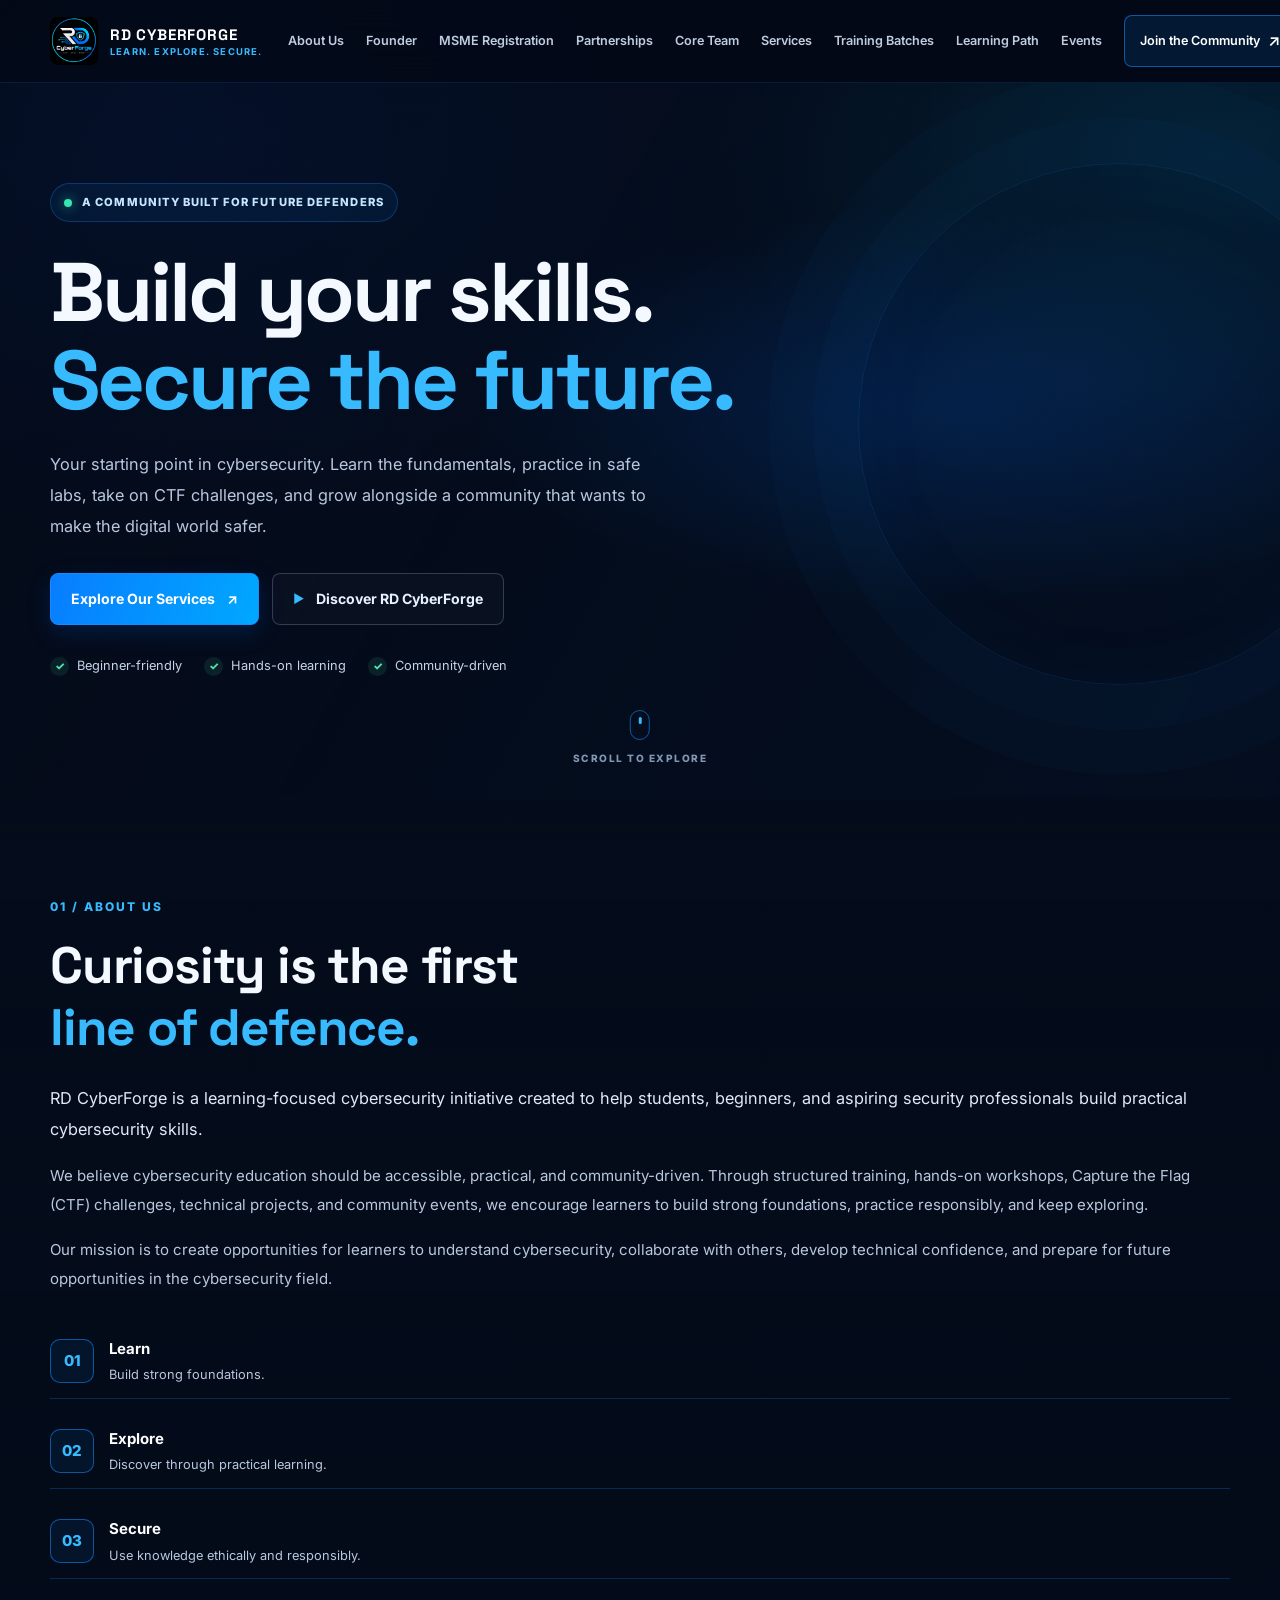
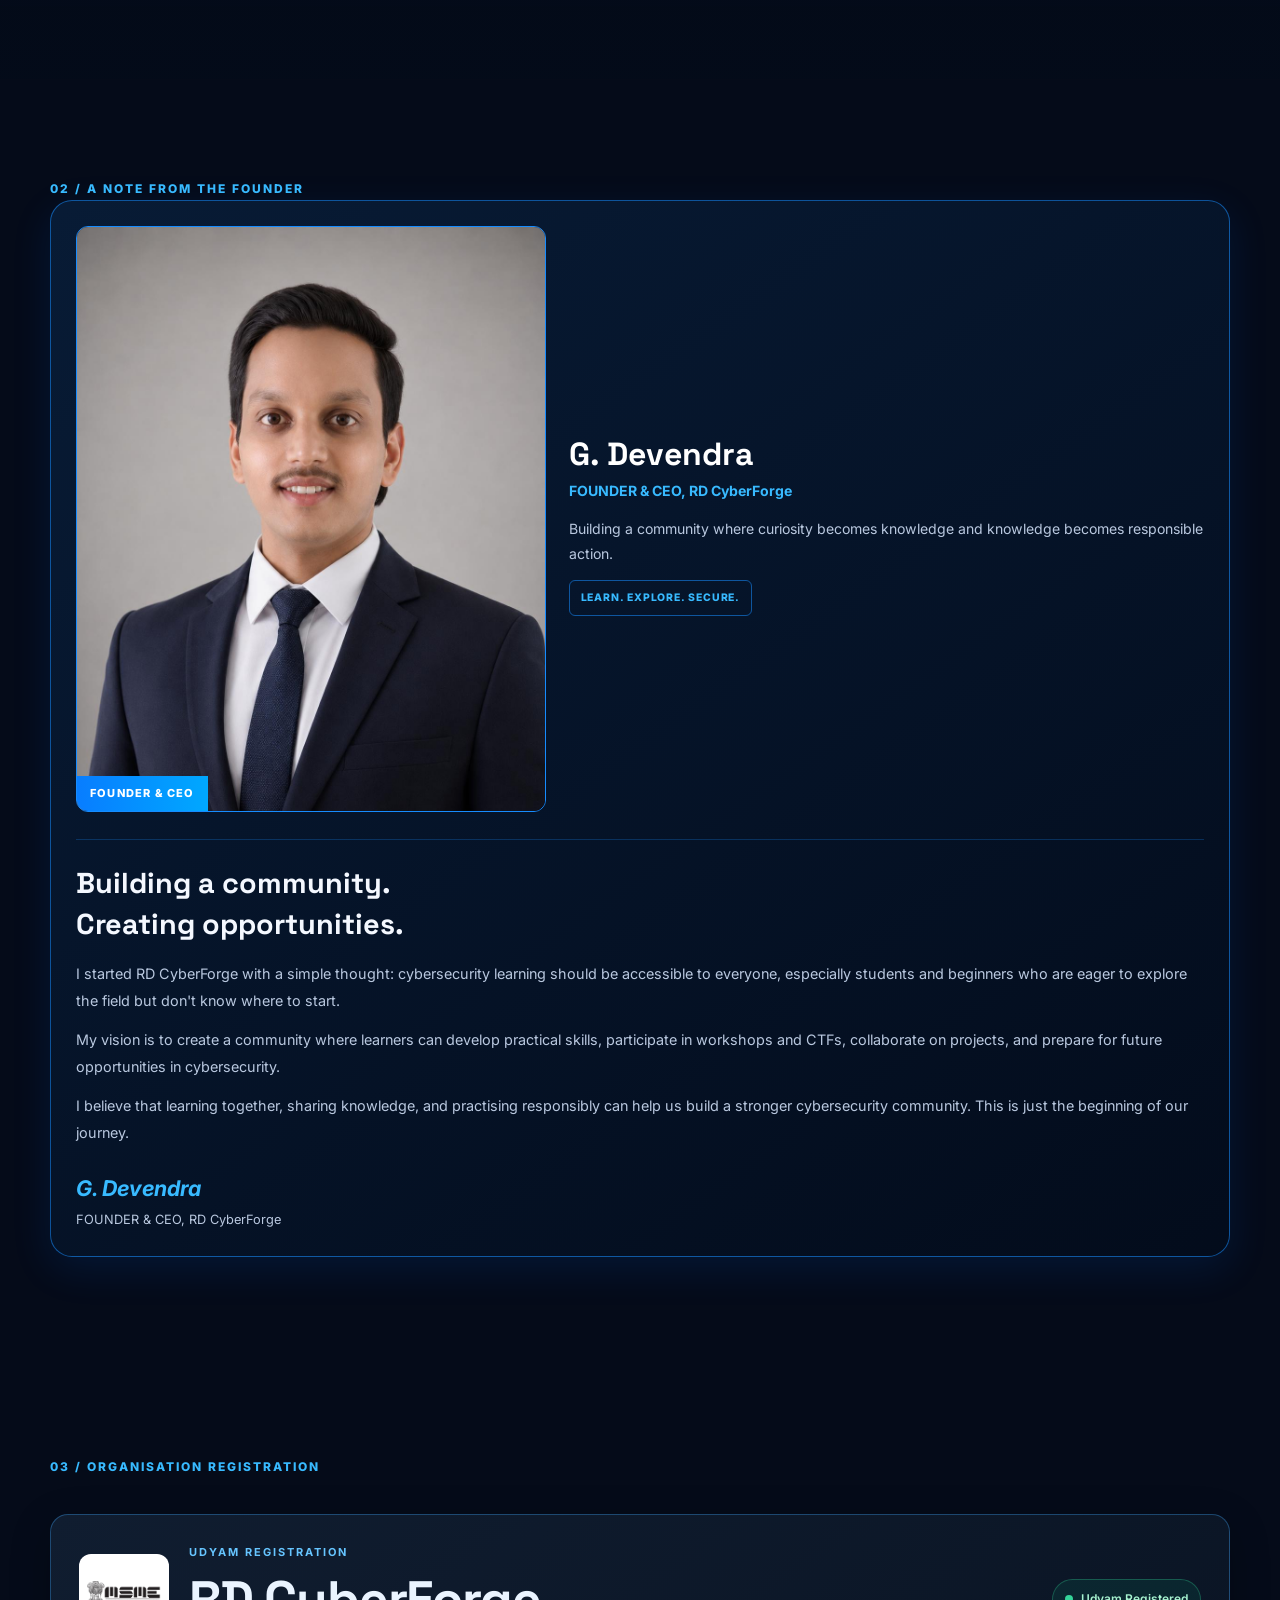
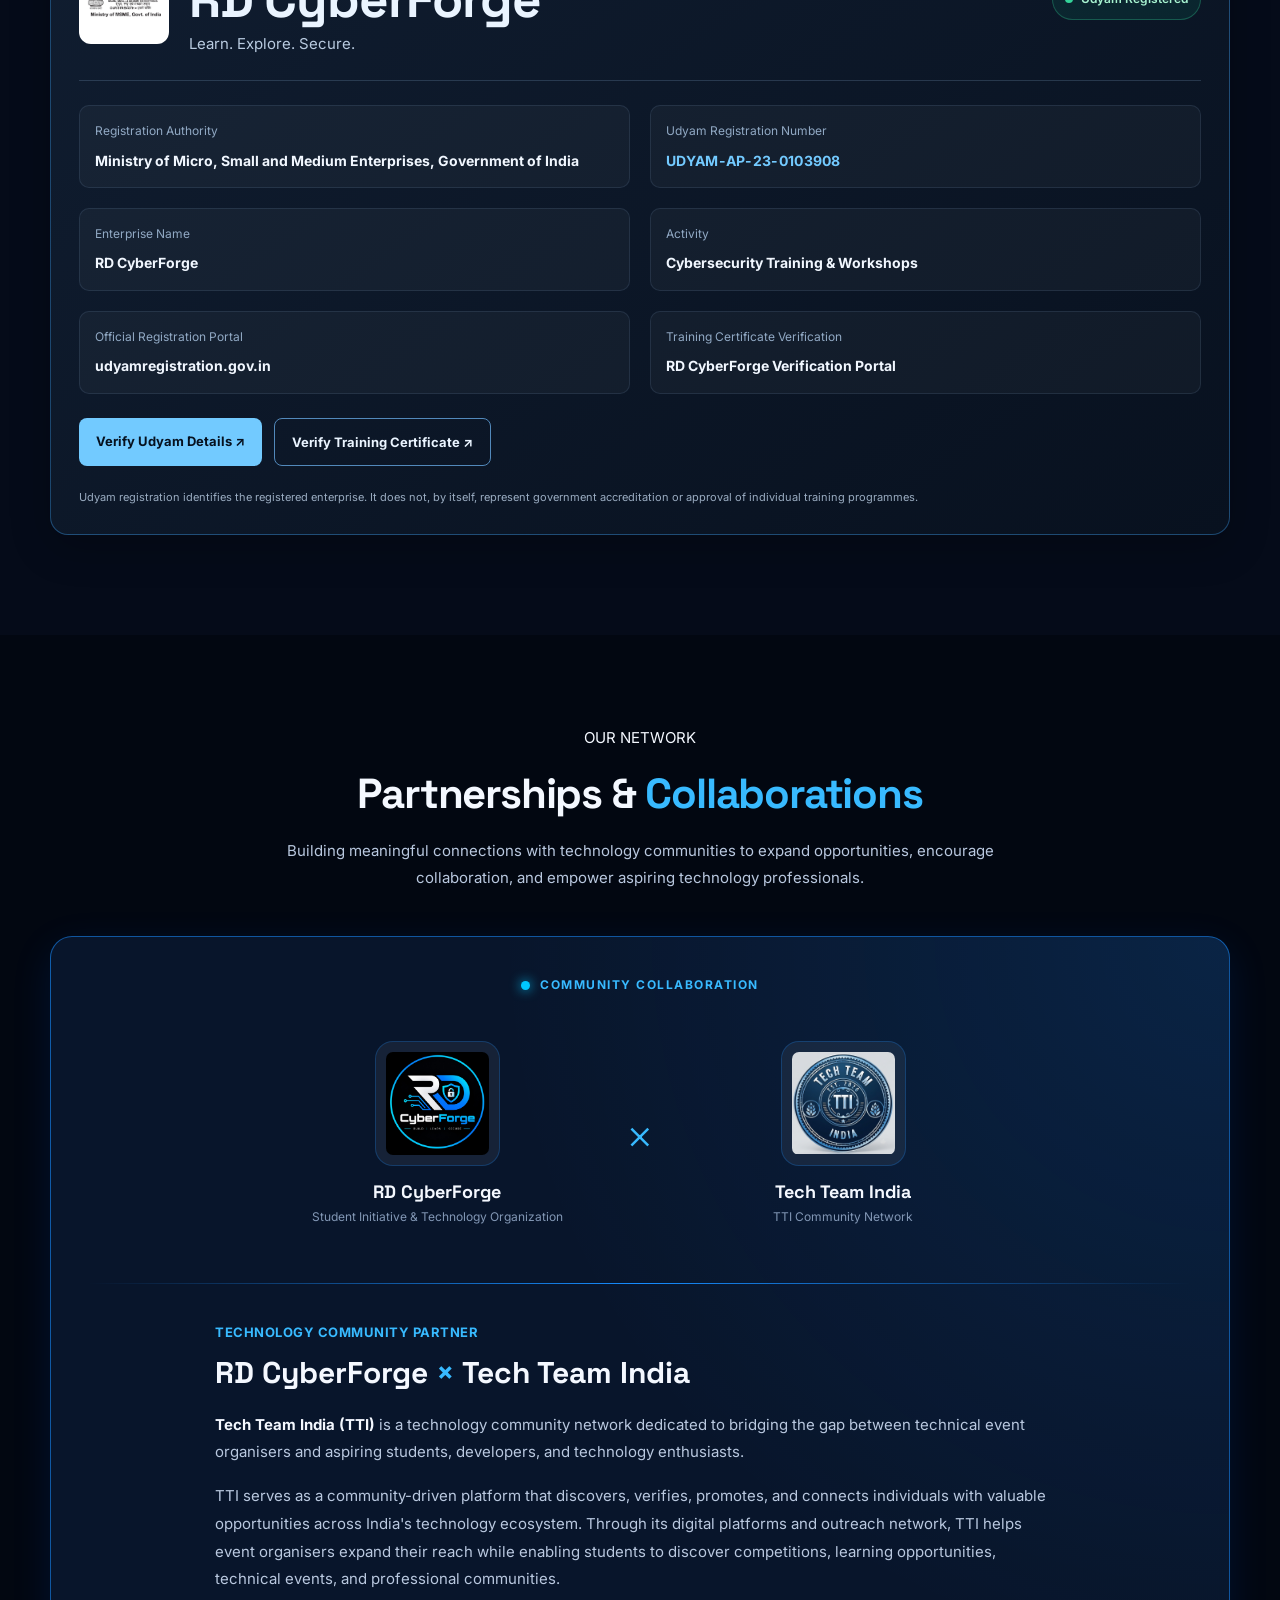
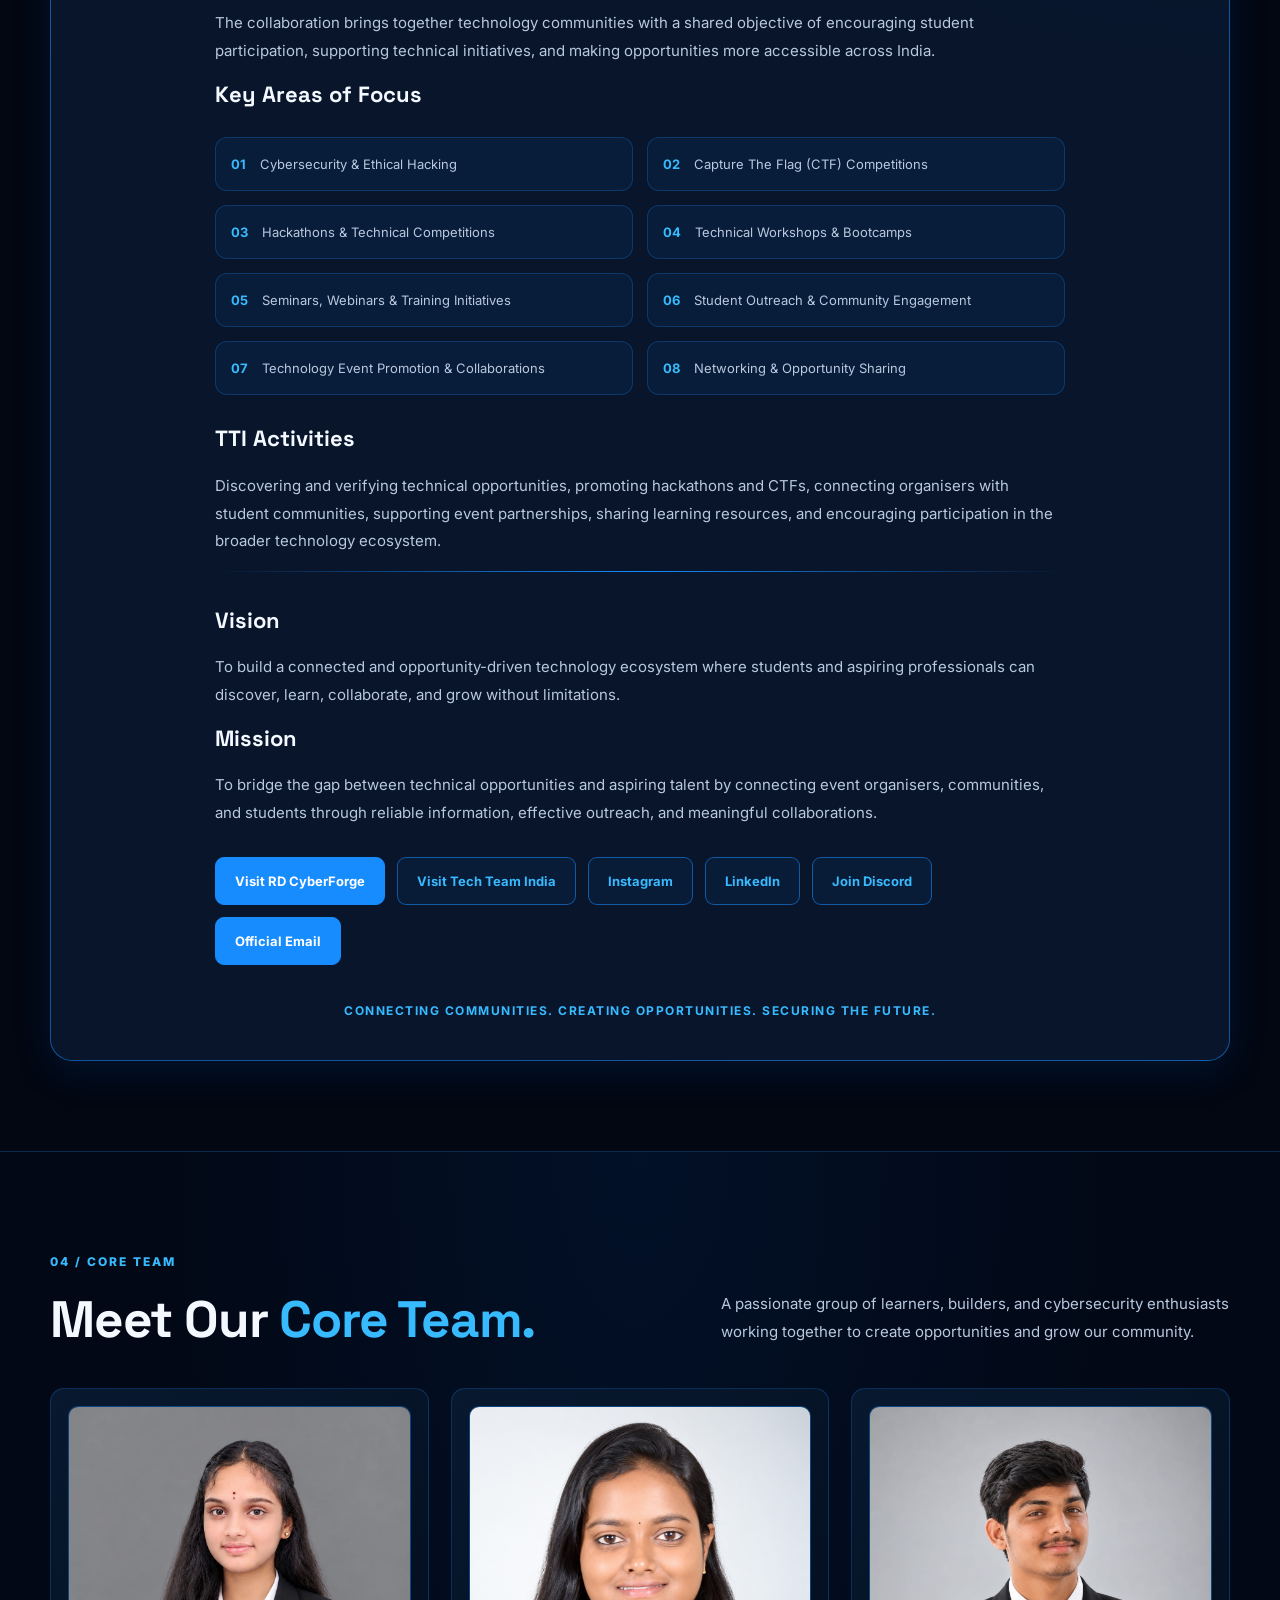
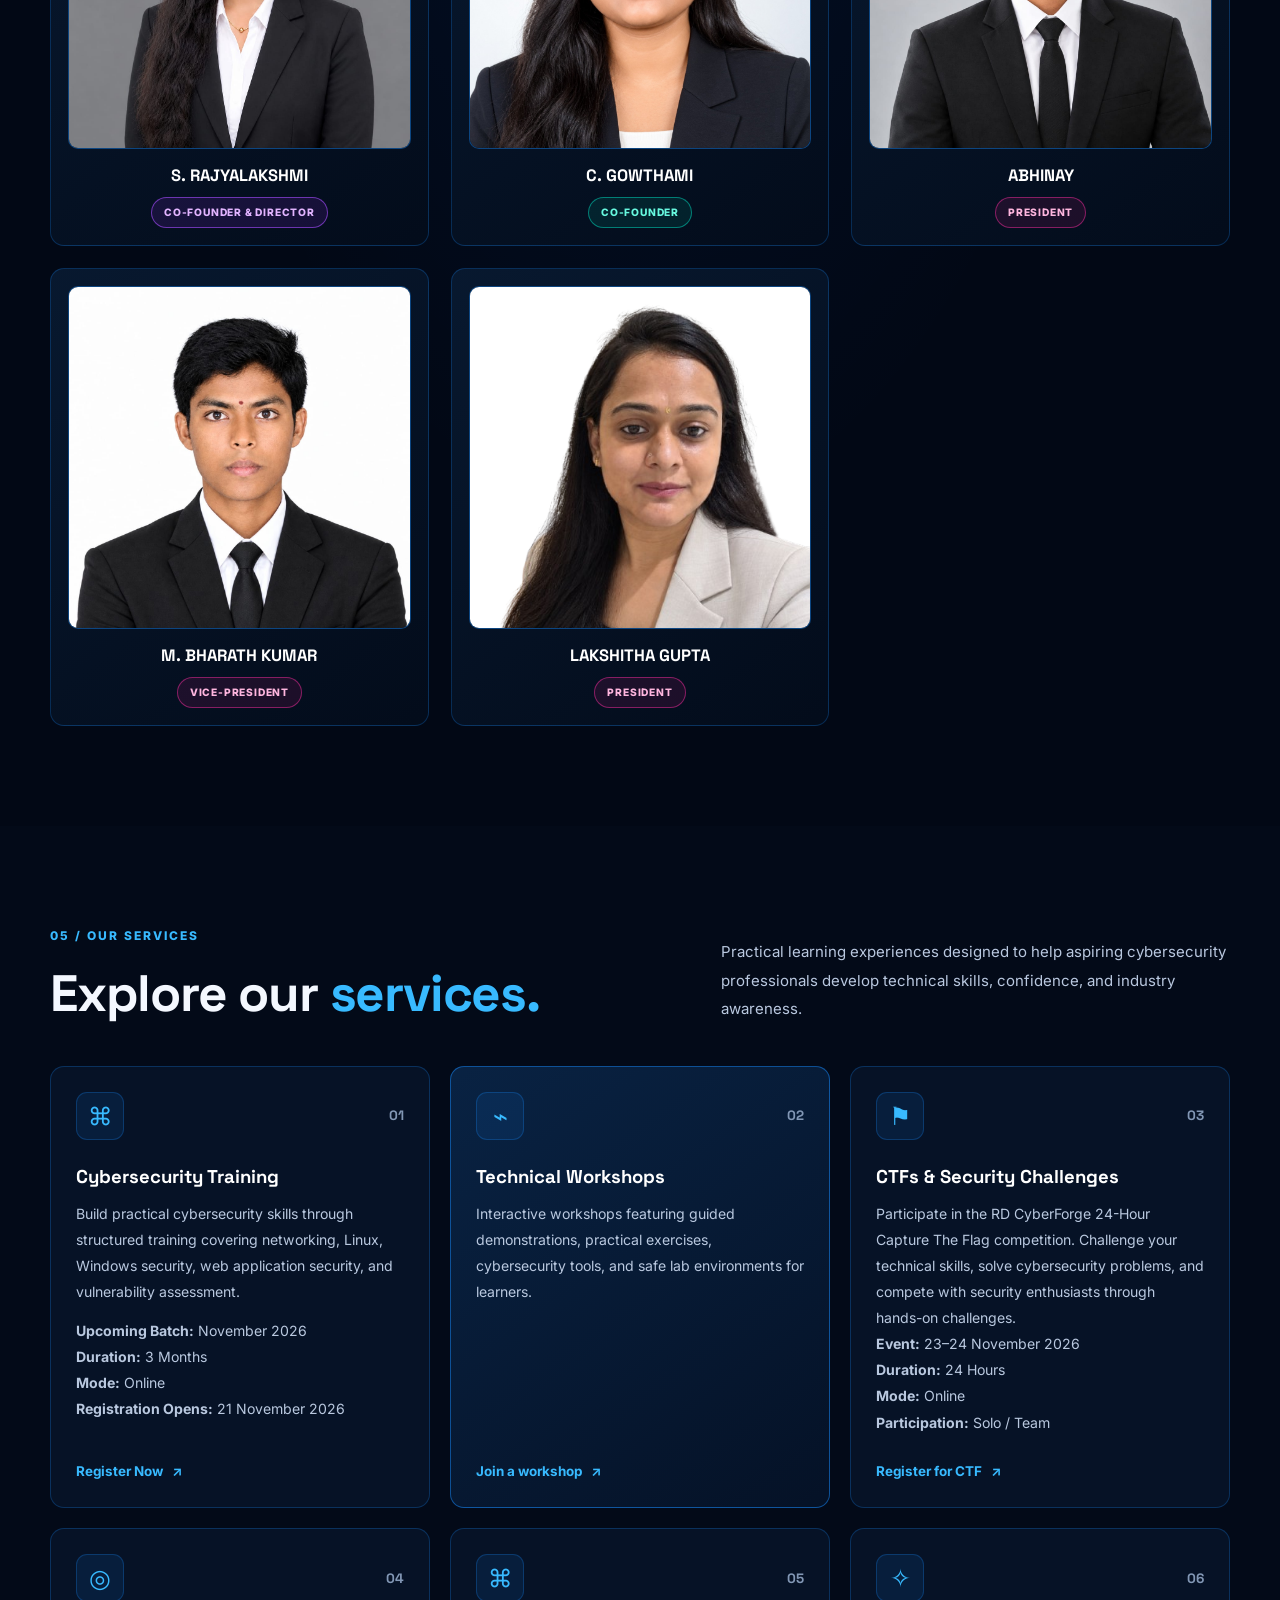
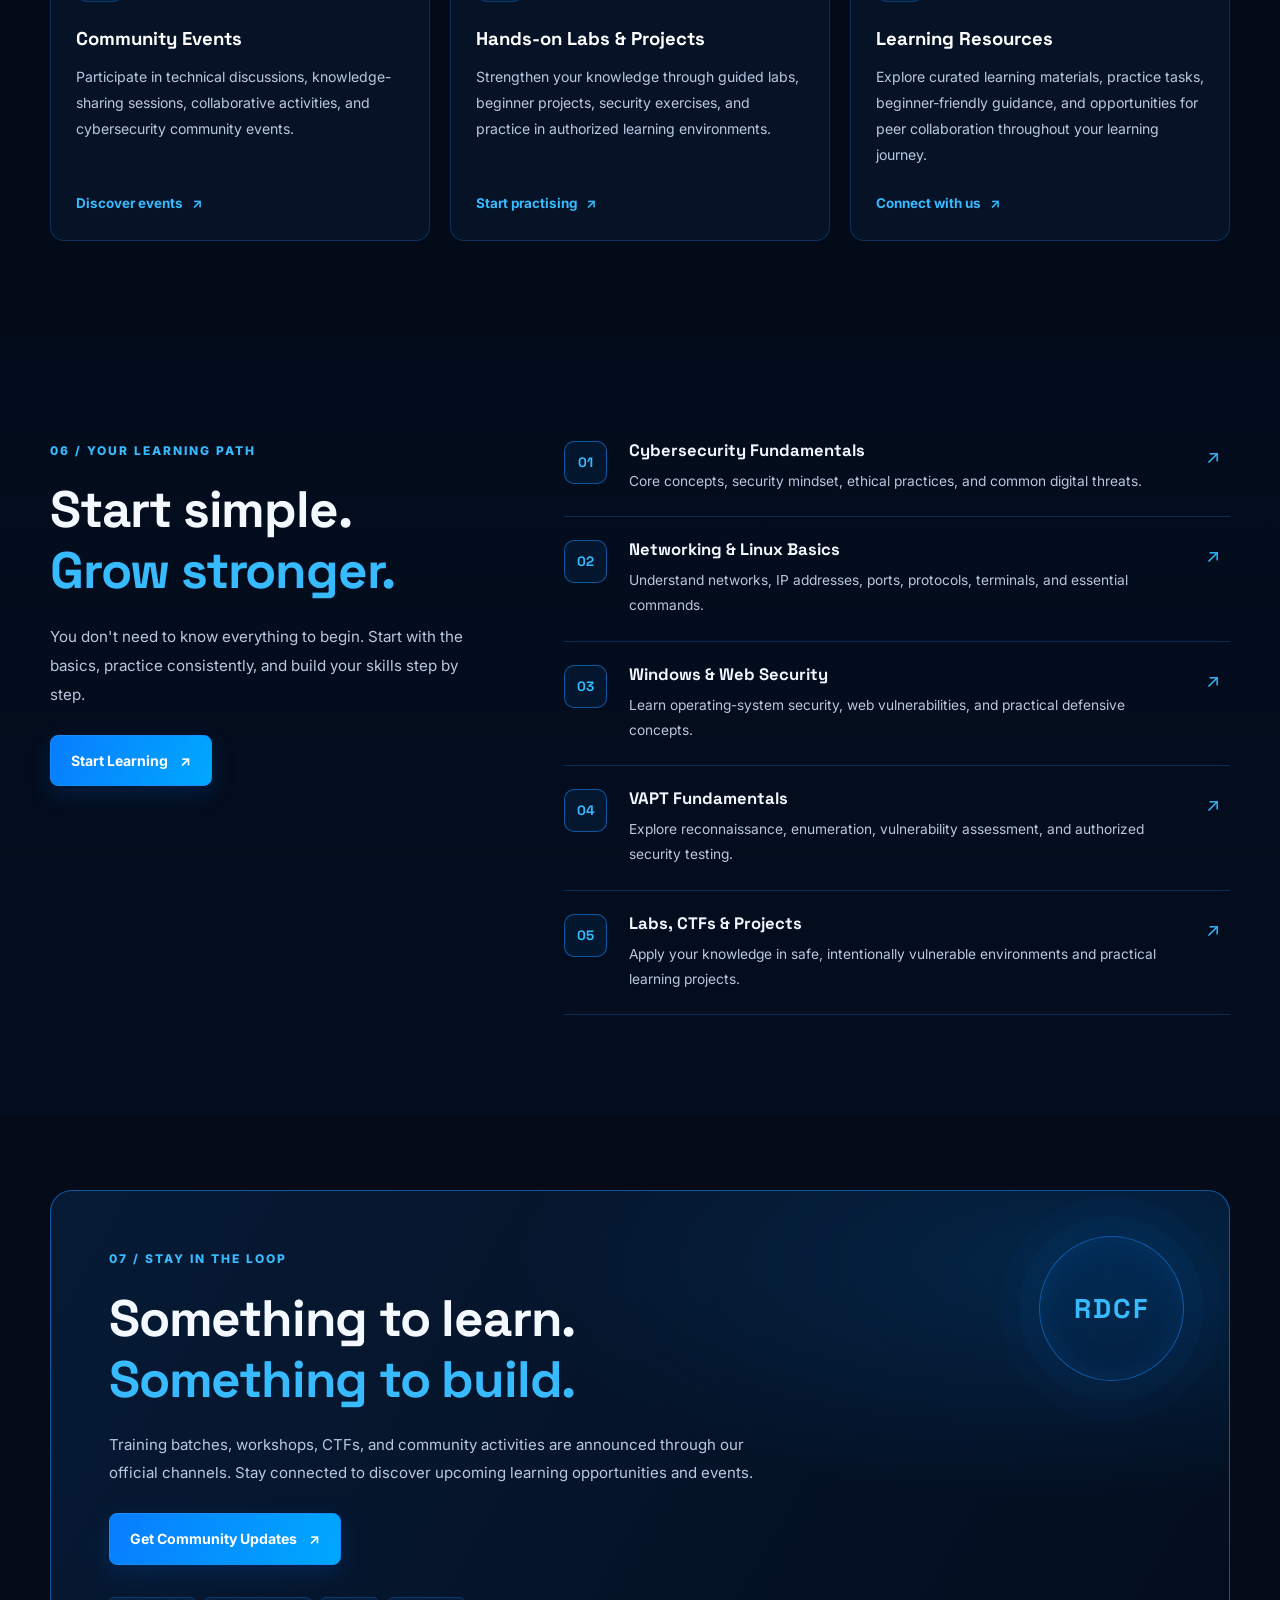
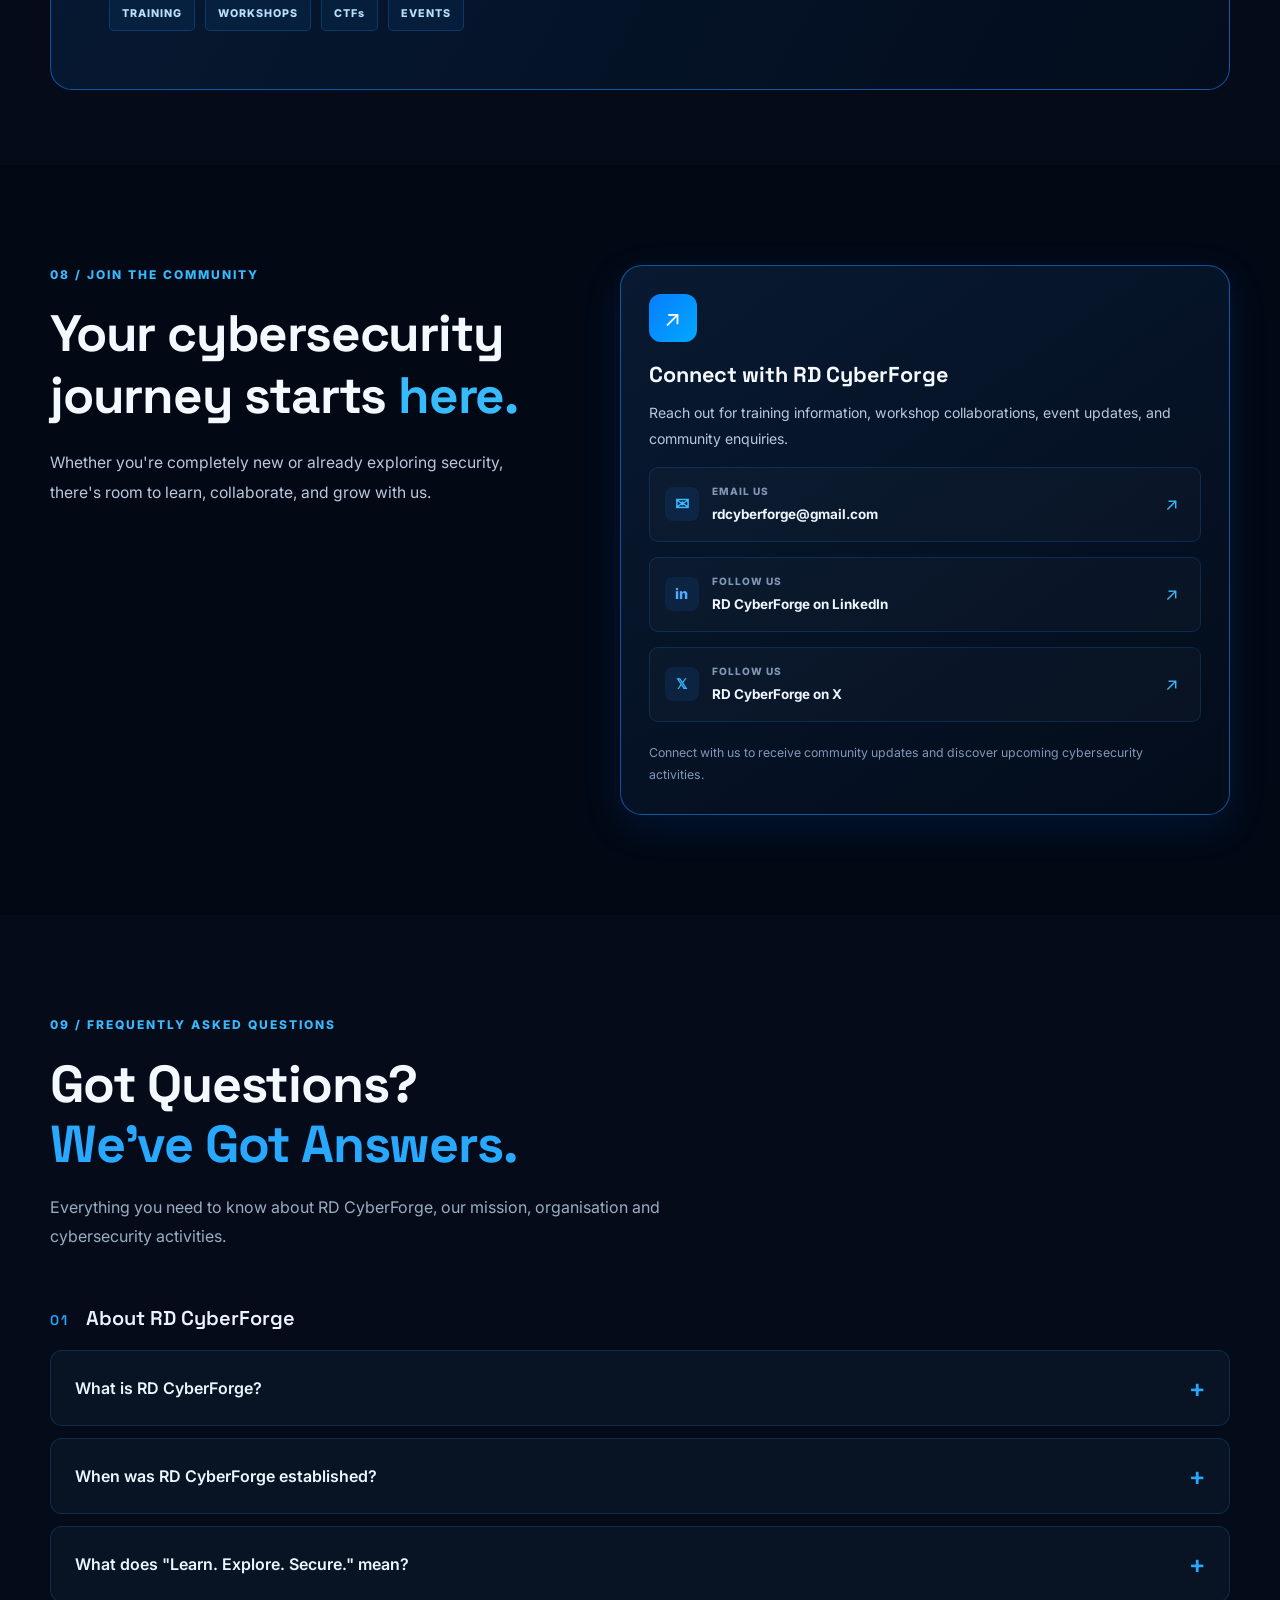
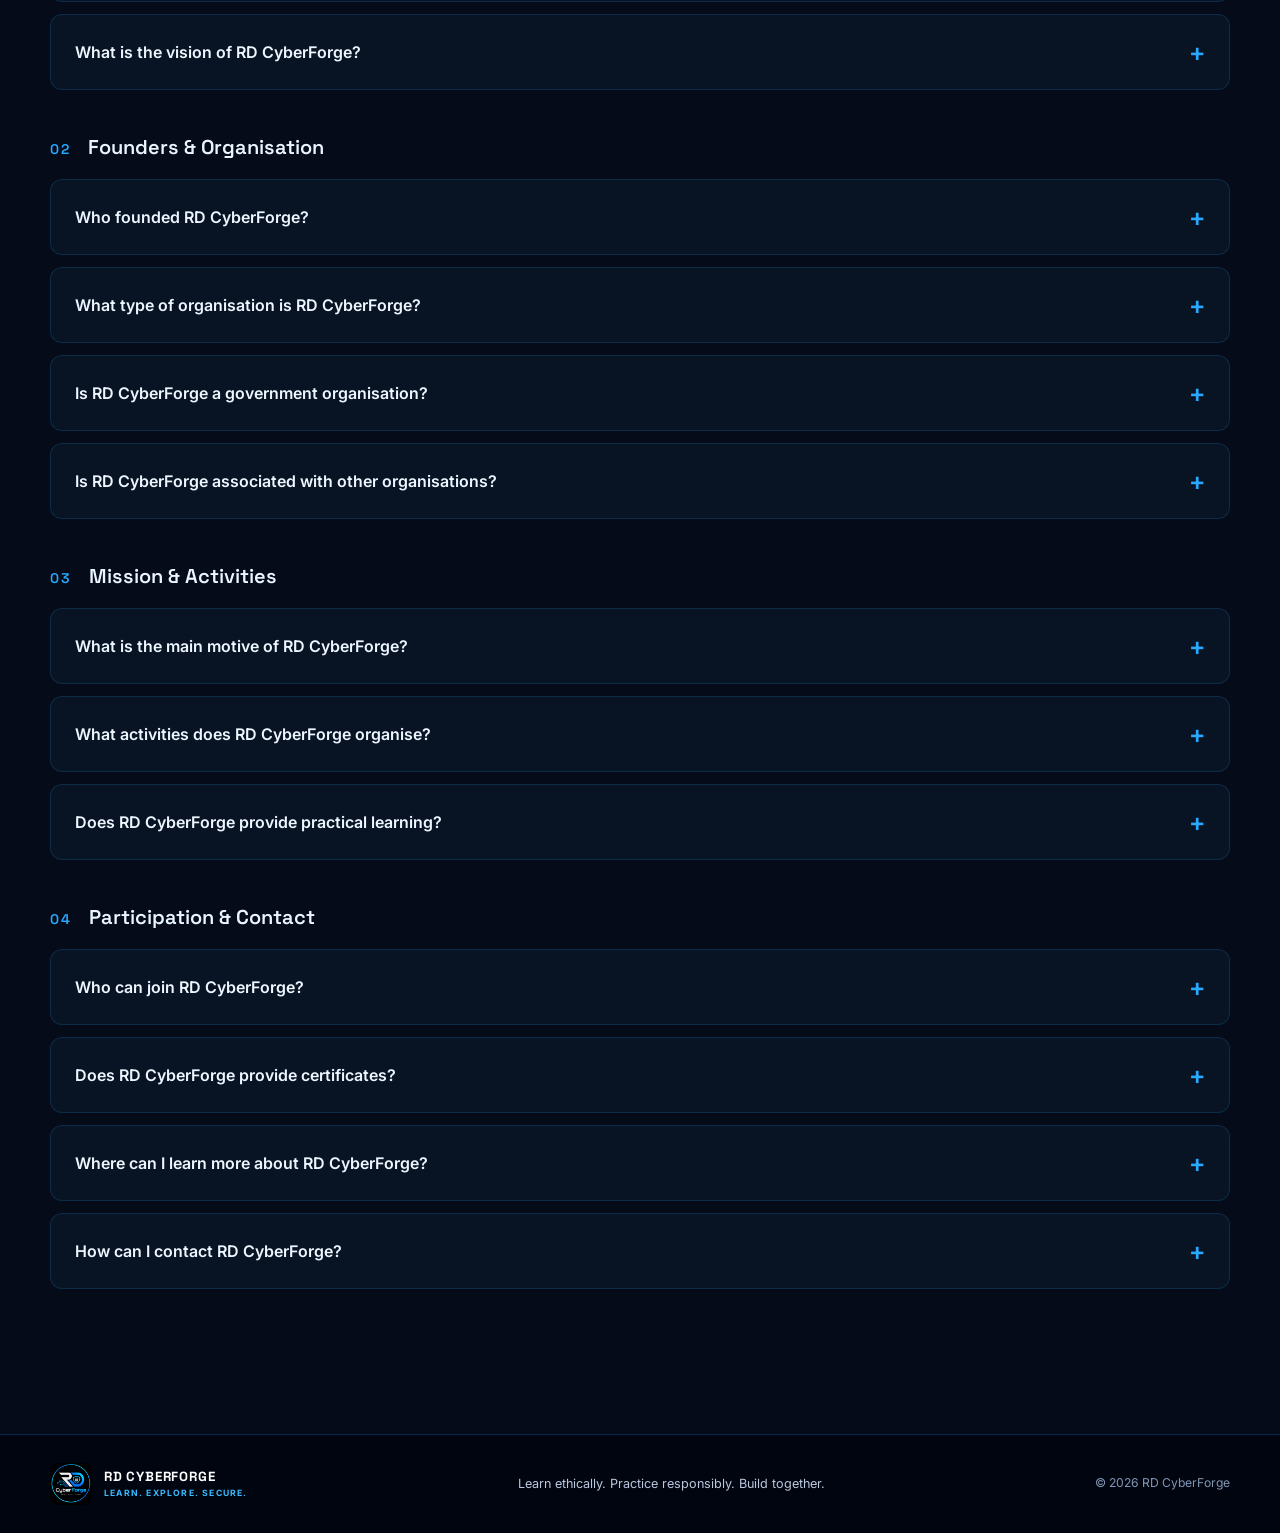
==== index.html @ 2cab43ae "commit" ====
<!DOCTYPE html>
<html lang="en">
<head>
  <meta charset="UTF-8">
  <meta name="viewport" content="width=device-width, initial-scale=1.0">
  <meta name="theme-color" content="#050b19">

  <meta name="description"
    content="RD CyberForge helps beginners explore cybersecurity through training, hands-on workshops, CTFs, projects, and community events.">

  <meta name="keywords"
    content="RD CyberForge, Cybersecurity Training, CTF, Cybersecurity Workshops, Ethical Hacking, VAPT, Cybersecurity Community">

  <meta name="author" content="G. Devendra, Founder of RD CyberForge">

  <title>RD CyberForge | Learn. Explore. Secure.</title>

  <link rel="preconnect" href="https://fonts.googleapis.com">
  <link rel="preconnect" href="https://fonts.gstatic.com" crossorigin>

  <link
    href="https://fonts.googleapis.com/css2?family=Inter:wght@400;500;600;700;800&family=Space+Grotesk:wght@400;500;600;700&display=swap"
    rel="stylesheet">

  <link rel="stylesheet" href="style.css">
</head>

<body>

  <div class="page-glow" aria-hidden="true"></div>

  <!-- ================= HEADER ================= -->

  <header class="site-header">
    <nav class="navbar container" aria-label="Main navigation">

      <a class="brand" href="#home" aria-label="RD CyberForge home">
        <img src="assets/logo.jpeg" alt="RD CyberForge logo">

        <span>
          <strong>RD CYBERFORGE</strong>
          <small>LEARN. EXPLORE. SECURE.</small>
        </span>
      </a>

      <button
        class="menu-toggle"
        id="menuToggle"
        aria-label="Open navigation menu"
        aria-expanded="false"
        aria-controls="navLinks">

        <span></span>
        <span></span>
        <span></span>
      </button>

      <div class="nav-links" id="navLinks">
        <a href="#about">About Us</a>
        <a href="#founder">Founder</a>
        <a href="#msme-registration">MSME Registration</a>
        <a href="#partnerships">Partnerships</a>
        <a href="#team">Core Team</a>
        <a href="#services">Services</a>
        <a href="batches.html">Training Batches</a>
        <a href="#path">Learning Path</a>
        <a href="#events">Events</a>

        <a href="#contact" class="nav-cta">
          Join the Community <span>↗</span>
        </a>
        <a href="#faq">FAQ</a>
      </div>

    </nav>
  </header>

  <main>

    <!-- ================= HERO ================= -->

    <section class="hero" id="home">

      <div class="hero-background" aria-hidden="true"></div>

      <div class="container hero-content">

        <div class="eyebrow">
          <span class="status-dot"></span>
          A COMMUNITY BUILT FOR FUTURE DEFENDERS
        </div>

        <h1>
          Build your skills.<br>
          <span>Secure the future.</span>
        </h1>

        <p class="hero-copy">
          Your starting point in cybersecurity. Learn the fundamentals,
          practice in safe labs, take on CTF challenges, and grow
          alongside a community that wants to make the digital world safer.
        </p>

        <div class="hero-actions">
          <a class="button button-primary" href="#services">
            Explore Our Services <span>↗</span>
          </a>

          <a class="button button-ghost" href="#about">
            <span class="play-icon">▶</span>
            Discover RD CyberForge
          </a>
        </div>

        <div class="hero-points">
          <span><i>✓</i> Beginner-friendly</span>
          <span><i>✓</i> Hands-on learning</span>
          <span><i>✓</i> Community-driven</span>
        </div>

      </div>

      <a class="scroll-cue"
        href="#about"
        aria-label="Scroll to About section">
        <span></span>
        SCROLL TO EXPLORE
      </a>

    </section>

    <!-- ==================================================
         SECTION 01: ABOUT US
         ================================================== -->

    <section class="section about-section" id="about">
      <div class="container">

        <div class="section-label">01 / ABOUT US</div>

        <div class="about-intro">

          <h2>
            Curiosity is the first<br>
            <span>line of defence.</span>
          </h2>

          <p class="lead">
            RD CyberForge is a learning-focused cybersecurity initiative
            created to help students, beginners, and aspiring security
            professionals build practical cybersecurity skills.
          </p>

          <p>
            We believe cybersecurity education should be accessible,
            practical, and community-driven. Through structured training,
            hands-on workshops, Capture the Flag (CTF) challenges,
            technical projects, and community events, we encourage
            learners to build strong foundations, practice responsibly,
            and keep exploring.
          </p>

          <p>
            Our mission is to create opportunities for learners to
            understand cybersecurity, collaborate with others, develop
            technical confidence, and prepare for future opportunities
            in the cybersecurity field.
          </p>

          <!-- OUR VALUES -->

          <div class="founder-values">

            <div class="founder-value">
              <span>01</span>
              <div>
                <strong>Learn</strong>
                <small>Build strong foundations.</small>
              </div>
            </div>

            <div class="founder-value">
              <span>02</span>
              <div>
                <strong>Explore</strong>
                <small>Discover through practical learning.</small>
              </div>
            </div>

            <div class="founder-value">
              <span>03</span>
              <div>
                <strong>Secure</strong>
                <small>Use knowledge ethically and responsibly.</small>
              </div>
            </div>

          </div>

        </div>
      </div>
    </section>

    <!-- ================= END ABOUT US ================= -->


    <!-- ==================================================
         SECTION 02: FOUNDER
         ================================================== -->

    <section class="section founder-section" id="founder">
      <div class="container">

        <div class="section-label">02 / A NOTE FROM THE FOUNDER</div>

        <div class="founder-panel">

          <div class="founder-profile-top">

            <div class="founder-photo-wrapper">
              <img
                src="assets/Profile.jpeg"
                alt="G. Devendra, Founder of RD CyberForge"
                class="founder-photo"
                loading="lazy">

              <span class="founder-photo-label">FOUNDER & CEO</span>
            </div>

            <div class="founder-details">

              <h3>G. Devendra</h3>

              <p class="founder-role">
                FOUNDER & CEO, RD CyberForge
              </p>

              <p>
                Building a community where curiosity becomes knowledge
                and knowledge becomes responsible action.
              </p>

              <div class="founder-tagline">
                LEARN. EXPLORE. SECURE.
              </div>

            </div>
          </div>

          <!-- FOUNDER MESSAGE -->

          <div class="founder-thoughts">

            <h3>
              Building a community.<br>
              <span>Creating opportunities.</span>
            </h3>

            <p>
              I started RD CyberForge with a simple thought:
              cybersecurity learning should be accessible to everyone,
              especially students and beginners who are eager to explore
              the field but don't know where to start.
            </p>

            <p>
              My vision is to create a community where learners can
              develop practical skills, participate in workshops and
              CTFs, collaborate on projects, and prepare for future
              opportunities in cybersecurity.
            </p>

            <p>
              I believe that learning together, sharing knowledge,
              and practising responsibly can help us build a stronger
              cybersecurity community. This is just the beginning
              of our journey.
            </p>

            <div class="founder-signature">
              <strong>G. Devendra</strong>
              <small>FOUNDER & CEO, RD CyberForge</small>
            </div>

          </div>

        </div>
      </div>
    </section>

    <!-- ================= END FOUNDER ================= -->


    <!-- ==================================================
         SECTION 03: MSME REGISTRATION
         ================================================== -->

    <section class="section msme-section" id="msme-registration">
      <div class="container">

        <div class="section-label">
          03 / ORGANISATION REGISTRATION
        </div>

        <div class="msme-organisation-card">

          <!-- MSME HEADER -->

          <div class="msme-header">

            <img
              src="assets/msme logo.JPEG"
              alt="Ministry of Micro, Small and Medium Enterprises logo"
              class="msme-logo"
              loading="lazy">

            <div class="msme-heading">
              <span class="msme-eyebrow">
                UDYAM REGISTRATION
              </span>

              <h2>RD CyberForge</h2>

              <p>Learn. Explore. Secure.</p>
            </div>

            <div class="msme-status">
              <span class="msme-status-dot"></span>
              Udyam Registered
            </div>

          </div>

          <div class="msme-divider"></div>

          <!-- REGISTRATION DETAILS -->

          <div class="msme-details-grid">

            <div class="msme-detail">
              <span>Registration Authority</span>
              <strong>
                Ministry of Micro, Small and Medium Enterprises,
                Government of India
              </strong>
            </div>

            <div class="msme-detail">
              <span>Udyam Registration Number</span>
              <strong class="msme-number">
                UDYAM-AP-23-0103908
              </strong>
            </div>

            <div class="msme-detail">
              <span>Enterprise Name</span>
              <strong>RD CyberForge</strong>
            </div>

            <div class="msme-detail">
              <span>Activity</span>
              <strong>
                Cybersecurity Training &amp; Workshops
              </strong>
            </div>

            <div class="msme-detail">
              <span>Official Registration Portal</span>
              <strong>udyamregistration.gov.in</strong>
            </div>

            <div class="msme-detail">
              <span>Training Certificate Verification</span>
              <strong>
                RD CyberForge Verification Portal
              </strong>
            </div>

          </div>

          <!-- VERIFICATION LINKS -->

          <div class="msme-actions">

            <a
              href="https://udyamregistration.gov.in/"
              target="_blank"
              rel="noopener noreferrer"
              class="msme-btn msme-btn-primary">
              Verify Udyam Details ↗
            </a>

            <a
              href="https://devgupta521.github.io/rdcyberforge-verification/"
              target="_blank"
              rel="noopener noreferrer"
              class="msme-btn msme-btn-secondary">
              Verify Training Certificate ↗
            </a>

          </div>

          <p class="msme-disclaimer">
            Udyam registration identifies the registered enterprise.
            It does not, by itself, represent government accreditation
            or approval of individual training programmes.
          </p>

        </div>
      </div>
    </section>

    <!-- ================= END MSME REGISTRATION ================= -->




<!-- =========================================
     PARTNERSHIPS & COLLABORATIONS
========================================= -->

<section class="partnership-section" id="partnerships">
  <div class="partnership-container">

    <div class="partnership-heading">
      <span class="section-tag">OUR NETWORK</span>
      <h2>Partnerships &amp; <span>Collaborations</span></h2>
      <p>
        Building meaningful connections with technology communities
        to expand opportunities, encourage collaboration, and
        empower aspiring technology professionals.
      </p>
    </div>

    <div class="partnership-card">

      <div class="partnership-status">
        <span class="partnership-status-dot"></span>
        COMMUNITY COLLABORATION
      </div>

      <!-- Partner Logos -->
      <div class="partner-logos">

        <div class="partner-logo">
          <img src="assets/logo.jpeg" alt="RD CyberForge Logo">
          <h3>RD CyberForge</h3>
          <span>Student Initiative &amp; Technology Organization</span>
        </div>

        <div class="collab-symbol">&times;</div>

        <div class="partner-logo">
          <img src="assets/1000074225.png" alt="Tech Team India Logo">
          <h3>Tech Team India</h3>
          <span>TTI Community Network</span>
        </div>

      </div>

      <div class="partnership-divider"></div>

      <!-- TTI Information -->
      <div class="partnership-content">

        <span class="collab-role">
          TECHNOLOGY COMMUNITY PARTNER
        </span>

        <h3 class="collab-title">
          RD CyberForge <span>&times;</span> Tech Team India
        </h3>

        <p class="collab-description">
          <strong>Tech Team India (TTI)</strong> is a technology
          community network dedicated to bridging the gap between
          technical event organisers and aspiring students,
          developers, and technology enthusiasts.
        </p>

        <p class="collab-description">
          TTI serves as a community-driven platform that discovers,
          verifies, promotes, and connects individuals with valuable
          opportunities across India's technology ecosystem.
          Through its digital platforms and outreach network, TTI
          helps event organisers expand their reach while enabling
          students to discover competitions, learning opportunities,
          technical events, and professional communities.
        </p>

        <p class="collab-description">
          The collaboration brings together technology communities
          with a shared objective of encouraging student participation,
          supporting technical initiatives, and making opportunities
          more accessible across India.
        </p>

        <!-- Key Areas -->
        <h3 class="collab-title" style="font-size:22px;">
          Key Areas of Focus
        </h3>

        <div class="partnership-highlights">
          <div><span>01</span><p>Cybersecurity &amp; Ethical Hacking</p></div>
          <div><span>02</span><p>Capture The Flag (CTF) Competitions</p></div>
          <div><span>03</span><p>Hackathons &amp; Technical Competitions</p></div>
          <div><span>04</span><p>Technical Workshops &amp; Bootcamps</p></div>
          <div><span>05</span><p>Seminars, Webinars &amp; Training Initiatives</p></div>
          <div><span>06</span><p>Student Outreach &amp; Community Engagement</p></div>
          <div><span>07</span><p>Technology Event Promotion &amp; Collaborations</p></div>
          <div><span>08</span><p>Networking &amp; Opportunity Sharing</p></div>
        </div>

        <!-- Activities -->
        <h3 class="collab-title" style="font-size:22px;">
          TTI Activities
        </h3>

        <p class="collab-description">
          Discovering and verifying technical opportunities, promoting
          hackathons and CTFs, connecting organisers with student
          communities, supporting event partnerships, sharing learning
          resources, and encouraging participation in the broader
          technology ecosystem.
        </p>

        <!-- Vision and Mission -->
        <div class="partnership-divider"></div>

        <h3 class="collab-title" style="font-size:22px;">
          Vision
        </h3>

        <p class="collab-description">
          To build a connected and opportunity-driven technology
          ecosystem where students and aspiring professionals can
          discover, learn, collaborate, and grow without limitations.
        </p>

        <h3 class="collab-title" style="font-size:22px;">
          Mission
        </h3>

        <p class="collab-description">
          To bridge the gap between technical opportunities and
          aspiring talent by connecting event organisers, communities,
          and students through reliable information, effective outreach,
          and meaningful collaborations.
        </p>

        <!-- Links -->
        <div class="partnership-links">
          <a href="https://www.rdcyberforge.com/"
             class="partnership-action"
             target="_blank"
             rel="noopener noreferrer">
            Visit RD CyberForge
          </a>

          <a href="https://www.techteamindia.com/"
             class="partnership-secondary"
             target="_blank"
             rel="noopener noreferrer">
            Visit Tech Team India
          </a>

           <a href="https://www.instagram.com/tech_team_india/"
     class="partnership-secondary"
     target="_blank"
     rel="noopener noreferrer">
    Instagram
  </a>

  <a href="https://www.linkedin.com/company/tech-team-india/"
     class="partnership-secondary"
     target="_blank"
     rel="noopener noreferrer">
    LinkedIn
  </a>

  <a href="https://discord.gg/qgM8nb5N98"
     class="partnership-secondary"
     target="_blank"
     rel="noopener noreferrer">
    Join Discord
  </a>

  <a href="mailto:techteamindia26@gmail.com"
     class="partnership-action">
    Official Email
  </a>
        </div>

      </div>

      <div class="partnership-tagline">
        CONNECTING COMMUNITIES. CREATING OPPORTUNITIES. SECURING THE FUTURE.
      </div>

    </div>
  </div>
</section>

    <!-- ==================================================
         SECTION 04: CORE TEAM
         ================================================== -->

    <section class="section core-team-section" id="team">
      <div class="container">

        <div class="core-team-heading">

          <div>
            <div class="section-label">04 / CORE TEAM</div>

            <h2>
              Meet Our <span>Core Team.</span>
            </h2>
          </div>

          <p>
            A passionate group of learners, builders, and cybersecurity
            enthusiasts working together to create opportunities
            and grow our community.
          </p>

        </div>

        <div class="core-team-grid">

          <!-- CO-FOUNDER -->

          <article class="team-card">
            <div class="team-photo-wrapper">
              <img
                src="team/Raji.jpeg"
                alt="S. Rajyalakshmi, Co-Founder"
                loading="lazy">
            </div>

            <h3>S. RAJYALAKSHMI</h3>

            <span class="team-role role-president">
              CO-FOUNDER & DIRECTOR
            </span>
          </article>

          <!-- CO-FOUNDER -->

          <article class="team-card">
            <div class="team-photo-wrapper">
              <img
                src="team/Gowthami.jpeg"
                alt="C. Gowthami, Co-Founder"
                loading="lazy">
            </div>

            <h3>C. GOWTHAMI</h3>

            <span class="team-role role-vice">
              CO-FOUNDER
            </span>
          </article>

          <!-- PRESIDENT -->

          <article class="team-card">
            <div class="team-photo-wrapper">
              <img
                src="team/Abhi.jpeg"
                alt="Abhinay, President"
                loading="lazy">
            </div>

            <h3>ABHINAY</h3>

            <span class="team-role role-member">
              PRESIDENT
            </span>
          </article>

          <!-- VICE-PRESIDENT -->

          <article class="team-card">
            <div class="team-photo-wrapper">
              <img
                src="team/Bharath.jpeg"
                alt="M. Bharath Kumar, Vice-President"
                loading="lazy">
            </div>

            <h3>M. BHARATH KUMAR</h3>

            <span class="team-role role-member">
              VICE-PRESIDENT
            </span>
          </article>

          <!-- PRESIDENT -->

          <article class="team-card">
            <div class="team-photo-wrapper">
              <img
                src="team/Lakshitha Gupta.png"
                alt="Lakshitha Gupta, President"
                loading="lazy">
            </div>

            <h3>LAKSHITHA GUPTA</h3>

            <span class="team-role role-member">
              PRESIDENT
            </span>
          </article>

        </div>
      </div>
    </section>

    <!-- ================= END CORE TEAM ================= -->


    <!-- ==================================================
         SECTION 05: SERVICES
         ================================================== -->

    <section class="section services-section" id="services">
      <div class="container">

        <div class="section-heading">

          <div>
            <div class="section-label">05 / OUR SERVICES</div>

            <h2>
              Explore our <span>services.</span>
            </h2>
          </div>

          <p>
            Practical learning experiences designed to help aspiring
            cybersecurity professionals develop technical skills,
            confidence, and industry awareness.
          </p>

        </div>

        <div class="program-grid">

         
<!-- SERVICE 01 - CYBERSECURITY TRAINING -->

<article class="program-card">
  <div class="card-top">
    <span class="card-icon">⌘</span>
    <span class="card-number">01</span>
  </div>

  <h3>Cybersecurity Training</h3>

  <p>
    Build practical cybersecurity skills through structured
    training covering networking, Linux, Windows security,
    web application security, and vulnerability assessment.
  </p>

  <p class="training-event-details">
    <strong>Upcoming Batch:</strong> November 2026<br>
    <strong>Duration:</strong> 3 Months<br>
    <strong>Mode:</strong> Online<br>
    <strong>Registration Opens:</strong> 21 November 2026
  </p>

  <a href="https://forms.gle/kMhjVstUVYB5UP9o7"
     target="_blank"
     rel="noopener noreferrer"
     class="text-link">
    Register Now <span>↗</span>
  </a>
</article>


          <!-- SERVICE 02 -->

          <article class="program-card featured-card">
            <div class="card-top">
              <span class="card-icon">⌁</span>
              <span class="card-number">02</span>
            </div>

            <h3>Technical Workshops</h3>

            <p>
              Interactive workshops featuring guided demonstrations,
              practical exercises, cybersecurity tools, and safe
              lab environments for learners.
            </p>

            <a href="#contact" class="text-link">
              Join a workshop <span>↗</span>
            </a>
          </article>

          
<!-- SERVICE 03 - CTF COMPETITION -->

<article class="program-card">
  <div class="card-top">
    <span class="card-icon">⚑</span>
    <span class="card-number">03</span>
  </div>

  <h3>CTFs &amp; Security Challenges</h3>

  <p>
    Participate in the RD CyberForge 24-Hour Capture The Flag
    competition. Challenge your technical skills, solve
    cybersecurity problems, and compete with security
    enthusiasts through hands-on challenges.
  </p>

  <p class="ctf-event-details">
    <strong>Event:</strong> 23–24 November 2026<br>
    <strong>Duration:</strong> 24 Hours<br>
    <strong>Mode:</strong> Online<br>
    <strong>Participation:</strong> Solo / Team
  </p>

  <a href="YOUR_GOOGLE_FORM_URL" target="_blank"
     rel="noopener noreferrer" class="text-link">
    Register for CTF <span>↗</span>
  </a>
</article>


          <!-- SERVICE 04 -->

          <article class="program-card">
            <div class="card-top">
              <span class="card-icon">◎</span>
              <span class="card-number">04</span>
            </div>

            <h3>Community Events</h3>

            <p>
              Participate in technical discussions, knowledge-sharing
              sessions, collaborative activities, and cybersecurity
              community events.
            </p>

            <a href="#events" class="text-link">
              Discover events <span>↗</span>
            </a>
          </article>

          <!-- SERVICE 05 -->

          <article class="program-card">
            <div class="card-top">
              <span class="card-icon">⌘</span>
              <span class="card-number">05</span>
            </div>

            <h3>Hands-on Labs &amp; Projects</h3>

            <p>
              Strengthen your knowledge through guided labs, beginner
              projects, security exercises, and practice in authorized
              learning environments.
            </p>

            <a href="#path" class="text-link">
              Start practising <span>↗</span>
            </a>
          </article>

          <!-- SERVICE 06 -->

          <article class="program-card">
            <div class="card-top">
              <span class="card-icon">✧</span>
              <span class="card-number">06</span>
            </div>

            <h3>Learning Resources</h3>

            <p>
              Explore curated learning materials, practice tasks,
              beginner-friendly guidance, and opportunities for
              peer collaboration throughout your learning journey.
            </p>

            <a href="#contact" class="text-link">
              Connect with us <span>↗</span>
            </a>
          </article>

        </div>
      </div>
    </section>

    <!-- ================= END SERVICES ================= -->


    <!-- ==================================================
         SECTION 06: LEARNING PATH
         ================================================== -->

    <section class="section path-section" id="path">
      <div class="container path-layout">

        <div class="path-intro">

          <div class="section-label">06 / YOUR LEARNING PATH</div>

          <h2>
            Start simple.<br>
            <span>Grow stronger.</span>
          </h2>

          <p>
            You don't need to know everything to begin. Start with the
            basics, practice consistently, and build your skills
            step by step.
          </p>

          <a class="button button-primary" href="#contact">
            Start Learning <span>↗</span>
          </a>

        </div>

        <div class="path-list">

          <div class="path-item">
            <span class="path-index">01</span>

            <div>
              <h3>Cybersecurity Fundamentals</h3>
              <p>
                Core concepts, security mindset, ethical practices,
                and common digital threats.
              </p>
            </div>

            <span class="path-arrow">↗</span>
          </div>

          <div class="path-item">
            <span class="path-index">02</span>

            <div>
              <h3>Networking &amp; Linux Basics</h3>
              <p>
                Understand networks, IP addresses, ports, protocols,
                terminals, and essential commands.
              </p>
            </div>

            <span class="path-arrow">↗</span>
          </div>

          <div class="path-item">
            <span class="path-index">03</span>

            <div>
              <h3>Windows &amp; Web Security</h3>
              <p>
                Learn operating-system security, web vulnerabilities,
                and practical defensive concepts.
              </p>
            </div>

            <span class="path-arrow">↗</span>
          </div>

          <div class="path-item">
            <span class="path-index">04</span>

            <div>
              <h3>VAPT Fundamentals</h3>
              <p>
                Explore reconnaissance, enumeration, vulnerability
                assessment, and authorized security testing.
              </p>
            </div>

            <span class="path-arrow">↗</span>
          </div>

          <div class="path-item">
            <span class="path-index">05</span>

            <div>
              <h3>Labs, CTFs &amp; Projects</h3>
              <p>
                Apply your knowledge in safe, intentionally vulnerable
                environments and practical learning projects.
              </p>
            </div>

            <span class="path-arrow">↗</span>
          </div>

        </div>
      </div>
    </section>

    <!-- ================= END LEARNING PATH ================= -->


    <!-- ==================================================
         SECTION 07: EVENTS
         ================================================== -->

    <section class="section events-section" id="events">
      <div class="container events-panel">

        <div class="events-orb" aria-hidden="true">
          <span>RDCF</span>
        </div>

        <div class="events-copy">

          <div class="section-label">07 / STAY IN THE LOOP</div>

          <h2>
            Something to learn.<br>
            <span>Something to build.</span>
          </h2>

          <p>
            Training batches, workshops, CTFs, and community activities
            are announced through our official channels. Stay connected
            to discover upcoming learning opportunities and events.
          </p>

          <a class="button button-primary" href="#contact">
            Get Community Updates <span>↗</span>
          </a>

        </div>

        <div class="event-tags">
          <span>TRAINING</span>
          <span>WORKSHOPS</span>
          <span>CTFs</span>
          <span>EVENTS</span>
        </div>

      </div>
    </section>

    <!-- ================= END EVENTS ================= -->


    
<!-- ==================================================
     SECTION 08: CONTACT
     ================================================== -->

<section class="section contact-section" id="contact">
  <div class="container contact-grid">

    <div>

      <div class="section-label">08 / JOIN THE COMMUNITY</div>

      <h2>
        Your cybersecurity<br>
        journey starts <span>here.</span>
      </h2>

      <p class="contact-lead">
        Whether you're completely new or already exploring security,
        there's room to learn, collaborate, and grow with us.
      </p>

    </div>

    <div class="contact-card">

      <div class="contact-card-icon">↗</div>

      <h3>Connect with RD CyberForge</h3>

      <p>
        Reach out for training information, workshop collaborations,
        event updates, and community enquiries.
      </p>

      <!-- EMAIL -->

      <a class="contact-row"
        href="mailto:rdcyberforge@gmail.com">

        <span aria-hidden="true">✉</span>

        <span>
          <small>EMAIL US</small>
          <strong>rdcyberforge@gmail.com</strong>
        </span>

        <span class="row-arrow">↗</span>
      </a>

      <!-- LINKEDIN -->

      <a class="contact-row"
        href="https://www.linkedin.com/company/rd-cyberforge/"
        target="_blank"
        rel="noopener noreferrer">

        <span class="social-icon linkedin-icon"
          aria-hidden="true">in</span>

        <span>
          <small>FOLLOW US</small>
          <strong>RD CyberForge on LinkedIn</strong>
        </span>

        <span class="row-arrow">↗</span>
      </a>

      <!-- X / TWITTER -->

      <a class="contact-row"
        href="https://x.com/RDCyberForge"
        target="_blank"
        rel="noopener noreferrer">

        <span class="social-icon"
          aria-hidden="true">𝕏</span>

        <span>
          <small>FOLLOW US</small>
          <strong>RD CyberForge on X</strong>
        </span>

        <span class="row-arrow">↗</span>
      </a>

      <p class="link-note">
        Connect with us to receive community updates and
        discover upcoming cybersecurity activities.
      </p>

    </div>
  </div>
</section>

<!-- ================= END CONTACT ================= -->

<!-- ==================================================
     SECTION 09: FREQUENTLY ASKED QUESTIONS
================================================== -->

<section class="section faq-section" id="faq">

  <div class="container">

    <div class="section-label">09 / FREQUENTLY ASKED QUESTIONS</div>

    <div class="faq-heading">
      <h2>
        Got Questions?
        <span>We've Got Answers.</span>
      </h2>

      <p>
        Everything you need to know about RD CyberForge,
        our mission, organisation and cybersecurity activities.
      </p>
    </div>

    <!-- CATEGORY 01 -->

    <div class="faq-category">

      <h3><span>01</span> About RD CyberForge</h3>

      <div class="faq-item">
        <button class="faq-question">
          <span>What is RD CyberForge?</span>
          <span class="faq-icon">+</span>
        </button>
        <div class="faq-answer">
          <p>
            RD CyberForge is a student-led cybersecurity initiative
            and technology organisation focused on practical learning,
            cybersecurity awareness, skill development and community
            collaboration.
          </p>
        </div>
      </div>

      <div class="faq-item">
        <button class="faq-question">
          <span>When was RD CyberForge established?</span>
          <span class="faq-icon">+</span>
        </button>
        <div class="faq-answer">
          <p>
            RD CyberForge began its journey in September 2026,
            with the vision of creating opportunities for practical
            cybersecurity learning and collaboration.
          </p>
        </div>
      </div>

      <div class="faq-item">
        <button class="faq-question">
          <span>What does "Learn. Explore. Secure." mean?</span>
          <span class="faq-icon">+</span>
        </button>
        <div class="faq-answer">
          <p>
            <strong>Learn:</strong> Build strong technical foundations.
            <br><br>
            <strong>Explore:</strong> Gain practical experience through
            labs, workshops and challenges.
            <br><br>
            <strong>Secure:</strong> Develop the skills and mindset
            to contribute to a safer digital environment.
          </p>
        </div>
      </div>

      <div class="faq-item">
        <button class="faq-question">
          <span>What is the vision of RD CyberForge?</span>
          <span class="faq-icon">+</span>
        </button>
        <div class="faq-answer">
          <p>
            Our vision is to build a learning-driven cybersecurity
            community that encourages practical skills, innovation,
            collaboration and responsible technology use.
          </p>
        </div>
      </div>

    </div>

    <!-- CATEGORY 02 -->

    <div class="faq-category">

      <h3><span>02</span> Founders & Organisation</h3>

      <div class="faq-item">
        <button class="faq-question">
          <span>Who founded RD CyberForge?</span>
          <span class="faq-icon">+</span>
        </button>
        <div class="faq-answer">
          <p>
            RD CyberForge was founded by G. Devendra, along with
            co-founders Sagala Rajyalakshmi and C. Gowthami,
            with the aim of creating a platform for students
            and cybersecurity enthusiasts to learn, explore and grow.
          </p>
        </div>
      </div>

      <div class="faq-item">
        <button class="faq-question">
          <span>What type of organisation is RD CyberForge?</span>
          <span class="faq-icon">+</span>
        </button>
        <div class="faq-answer">
          <p>
            RD CyberForge is a student-led cybersecurity and
            technology initiative operating as a sole proprietorship
            and registered under the MSME/Udyam framework.
          </p>
        </div>
      </div>

      <div class="faq-item">
        <button class="faq-question">
          <span>Is RD CyberForge a government organisation?</span>
          <span class="faq-icon">+</span>
        </button>
        <div class="faq-answer">
          <p>
            No. RD CyberForge is an independent initiative,
            not a government department or government-owned
            organisation. MSME/Udyam registration does not
            automatically mean government accreditation of
            its training programs.
          </p>
        </div>
      </div>

      <div class="faq-item">
        <button class="faq-question">
          <span>Is RD CyberForge associated with other organisations?</span>
          <span class="faq-icon">+</span>
        </button>
        <div class="faq-answer">
          <p>
            RD CyberForge aims to collaborate with educational
            institutions, cybersecurity communities, technology
            organisations and industry professionals to create
            learning and development opportunities.
          </p>
        </div>
      </div>

    </div>

    <!-- CATEGORY 03 -->

    <div class="faq-category">

      <h3><span>03</span> Mission & Activities</h3>

      <div class="faq-item">
        <button class="faq-question">
          <span>What is the main motive of RD CyberForge?</span>
          <span class="faq-icon">+</span>
        </button>
        <div class="faq-answer">
          <p>
            Our main motive is to make cybersecurity learning
            more accessible and practical by encouraging hands-on
            experience, technical exploration, problem-solving
            and knowledge sharing.
          </p>
        </div>
      </div>

      <div class="faq-item">
        <button class="faq-question">
          <span>What activities does RD CyberForge organise?</span>
          <span class="faq-icon">+</span>
        </button>
        <div class="faq-answer">
          <p>
            We organise cybersecurity training programs,
            Capture The Flag (CTF) competitions, technical workshops,
            practical learning activities and community initiatives.
          </p>
        </div>
      </div>

      <div class="faq-item">
        <button class="faq-question">
          <span>Does RD CyberForge provide practical learning?</span>
          <span class="faq-icon">+</span>
        </button>
        <div class="faq-answer">
          <p>
            Yes. We encourage hands-on learning through practical
            exercises, cybersecurity labs, CTF challenges,
            workshops and technical activities.
          </p>
        </div>
      </div>

    </div>

    <!-- CATEGORY 04 -->

    <div class="faq-category">

      <h3><span>04</span> Participation & Contact</h3>

      <div class="faq-item">
        <button class="faq-question">
          <span>Who can join RD CyberForge?</span>
          <span class="faq-icon">+</span>
        </button>
        <div class="faq-answer">
          <p>
            Students, beginners, aspiring cybersecurity professionals
            and technology enthusiasts interested in learning and
            exploring cybersecurity can participate in our activities,
            subject to individual program requirements.
          </p>
        </div>
      </div>

      <div class="faq-item">
        <button class="faq-question">
          <span>Does RD CyberForge provide certificates?</span>
          <span class="faq-icon">+</span>
        </button>
        <div class="faq-answer">
          <p>
            Certificates may be provided for eligible training
            programs and activities, subject to the specific
            program's completion and participation requirements.
          </p>
        </div>
      </div>

      <div class="faq-item">
        <button class="faq-question">
          <span>Where can I learn more about RD CyberForge?</span>
          <span class="faq-icon">+</span>
        </button>
        <div class="faq-answer">
          <p>
            Visit our official website:
            <a href="https://www.rdcyberforge.com"
               target="_blank"
               rel="noopener noreferrer">
              www.rdcyberforge.com
            </a>
            or follow our social media pages for announcements
            and updates.
          </p>
        </div>
      </div>

      <div class="faq-item">
        <button class="faq-question">
          <span>How can I contact RD CyberForge?</span>
          <span class="faq-icon">+</span>
        </button>
        <div class="faq-answer">
          <p>
            You can reach us through our official email address:
            <a href="mailto:rdcyberforge@gmail.com">
              rdcyberforge@gmail.com
            </a>
          </p>
        </div>
      </div>

    </div>

  </div>

</section>

<!-- ================= END FAQ ================= -->


<style>

/* FAQ SECTION */

.faq-section {
  position: relative;
  padding: 100px 0;
  overflow: hidden;
}

.faq-heading {
  max-width: 700px;
  margin: 20px 0 55px;
}

.faq-heading h2 {
  font-size: clamp(32px, 5vw, 52px);
  line-height: 1.15;
  margin-bottom: 18px;
}

.faq-heading h2 span {
  display: block;
  color: #28a9ff;
}

.faq-heading p {
  color: #9aaec2;
  font-size: 16px;
  line-height: 1.8;
}

/* FAQ CATEGORY */

.faq-category {
  margin-bottom: 45px;
}

.faq-category h3 {
  font-size: 20px;
  font-weight: 600;
  margin-bottom: 20px;
  color: #eaf5ff;
}

.faq-category h3 span {
  color: #28a9ff;
  margin-right: 12px;
  font-size: 14px;
  letter-spacing: 2px;
}

/* FAQ ITEM */

.faq-item {
  margin-bottom: 12px;
  border: 1px solid rgba(40, 169, 255, 0.16);
  border-radius: 12px;
  background: rgba(12, 27, 44, 0.65);
  overflow: hidden;
  transition: border-color 0.3s ease,
              background 0.3s ease;
}

.faq-item:hover {
  border-color: rgba(40, 169, 255, 0.55);
}

.faq-question {
  width: 100%;
  background: transparent;
  border: none;
  color: #edf6ff;
  padding: 22px 24px;
  display: flex;
  align-items: center;
  justify-content: space-between;
  gap: 20px;
  text-align: left;
  cursor: pointer;
  font-family: inherit;
  font-size: 16px;
  font-weight: 600;
}

.faq-icon {
  color: #28a9ff;
  font-size: 25px;
  flex-shrink: 0;
  transition: transform 0.3s ease;
}

.faq-item.active {
  border-color: #168de0;
  background: rgba(15, 43, 68, 0.8);
}

.faq-item.active .faq-icon {
  transform: rotate(45deg);
}

/* FAQ ANSWER */

.faq-answer {
  display: grid;
  grid-template-rows: 0fr;
  transition: grid-template-rows 0.35s ease;
}

.faq-answer p {
  overflow: hidden;
  margin: 0;
  padding: 0 24px;
  color: #9eb2c7;
  font-size: 14px;
  line-height: 1.9;
}

.faq-item.active .faq-answer {
  grid-template-rows: 1fr;
}

.faq-item.active .faq-answer p {
  padding: 0 24px 22px;
}

.faq-answer strong {
  color: #28a9ff;
}

.faq-answer a {
  color: #35b5ff;
  text-decoration: none;
}

.faq-answer a:hover {
  text-decoration: underline;
}

/* MOBILE RESPONSIVE */

@media (max-width: 768px) {

  .faq-section {
    padding: 70px 0;
  }

  .faq-heading {
    margin-bottom: 40px;
  }

  .faq-category {
    margin-bottom: 35px;
  }

  .faq-category h3 {
    font-size: 18px;
  }

  .faq-question {
    padding: 18px;
    font-size: 14px;
  }

  .faq-answer p {
    padding-left: 18px;
    padding-right: 18px;
    font-size: 13px;
  }

  .faq-item.active .faq-answer p {
    padding: 0 18px 18px;
  }

}

</style>


<script>

/* FAQ ACCORDION */

document.querySelectorAll(".faq-item").forEach((item) => {

  const question = item.querySelector(".faq-question");

  question.setAttribute("aria-expanded", "false");

  question.addEventListener("click", () => {

    const isActive = item.classList.contains("active");

    // Close all FAQ items
    document.querySelectorAll(".faq-item").forEach((faq) => {
      faq.classList.remove("active");
      faq.querySelector(".faq-question")
        .setAttribute("aria-expanded", "false");
    });

    // Open selected FAQ item
    if (!isActive) {
      item.classList.add("active");
      question.setAttribute("aria-expanded", "true");
    }

  });

});

</script>

  </main>

  <!-- ==================================================
       FOOTER
       ================================================== -->

  <footer class="site-footer">
    <div class="container footer-inner">

      <a class="brand footer-brand" href="#home">

        <img
          src="assets/logo.jpeg"
          alt="RD CyberForge logo">

        <span>
          <strong>RD CYBERFORGE</strong>
          <small>LEARN. EXPLORE. SECURE.</small>
        </span>

      </a>

      <p>
        Learn ethically. Practice responsibly. Build together.
      </p>

      <span class="copyright">
        © <span id="year"></span> RD CyberForge
      </span>

    </div>
  </footer>

  <!-- ================= JAVASCRIPT ================= -->

  <script src="script.js"></script>

  <!-- Fallback for the copyright year.
       Your script.js may also manage the mobile menu. -->

  <script>
    document.addEventListener("DOMContentLoaded", function () {
      const yearElement = document.getElementById("year");

      if (yearElement) {
        yearElement.textContent = new Date().getFullYear();
      }

      const menuToggle = document.getElementById("menuToggle");
      const navLinks = document.getElementById("navLinks");

      if (menuToggle && navLinks) {
        menuToggle.addEventListener("click", function () {
          const isExpanded =
            menuToggle.getAttribute("aria-expanded") === "true";

          menuToggle.setAttribute(
            "aria-expanded",
            String(!isExpanded)
          );

          menuToggle.setAttribute(
            "aria-label",
            isExpanded
              ? "Open navigation menu"
              : "Close navigation menu"
          );

          navLinks.classList.toggle("active", !isExpanded);
        });

        navLinks.querySelectorAll("a").forEach(function (link) {
          link.addEventListener("click", function () {
            navLinks.classList.remove("active");
            menuToggle.setAttribute("aria-expanded", "false");
            menuToggle.setAttribute(
              "aria-label",
              "Open navigation menu"
            );
          });
        });
      }
    });
  </script>

</body>
</html>
---- style.css ----
/* =========================================================

   RD CYBERFORGE — COMPLETE WEBSITE STYLESHEET

   Theme: Dark Cybersecurity / Neon Blue

   Tagline: Learn. Explore. Secure.

========================================================= */



/* ================= ROOT VARIABLES ================= */



:root {

  --bg: #050b19;

  --bg-deep: #020711;

  --bg-card: #08152b;

  --bg-card-hover: #0b1c36;



  --blue: #168cff;

  --blue-light: #38baff;

  --blue-bright: #00c8ff;



  --text: #f4f8ff;

  --text-muted: #b9c8df;

  --text-dim: #8297b5;



  --border: rgba(22, 140, 255, 0.25);

  --border-strong: rgba(22, 140, 255, 0.55);



  --font-main: "Inter", sans-serif;

  --font-heading: "Space Grotesk", sans-serif;



  --container: 1180px;



  --radius-sm: 8px;

  --radius-md: 14px;

  --radius-lg: 22px;



  --shadow-blue: 0 12px 40px rgba(0, 110, 255, 0.12);

  --transition: 0.25s ease;

}





/* ================= RESET ================= */



* {

  margin: 0;

  padding: 0;

  box-sizing: border-box;

}



html {

  scroll-behavior: smooth;

  scroll-padding-top: 100px;

}



body {

  min-height: 100vh;

  overflow-x: hidden;

  background: var(--bg);

  color: var(--text);

  font-family: var(--font-main);

  font-size: 15px;

  line-height: 1.7;

  -webkit-font-smoothing: antialiased;

}



body,

button,

input,

textarea {

  font-family: var(--font-main);

}



button,

a {

  -webkit-tap-highlight-color: transparent;

}



a {

  color: inherit;

  text-decoration: none;

}



img {

  display: block;

  max-width: 100%;

}



button {

  color: inherit;

}



ul,

ol {

  list-style-position: inside;

}



::selection {

  background: rgba(22, 140, 255, 0.4);

  color: #fff;

}





/* ================= BACKGROUND EFFECTS ================= */



.page-glow {

  position: fixed;

  inset: 0;

  z-index: -2;

  pointer-events: none;

  background:

    radial-gradient(

      ellipse at 15% 15%,

      rgba(0, 93, 255, 0.10),

      transparent 38%

    ),

    radial-gradient(

      ellipse at 90% 45%,

      rgba(0, 200, 255, 0.06),

      transparent 35%

    ),

    var(--bg);

}



.page-glow::after {

  content: "";

  position: absolute;

  inset: 0;

  opacity: 0.14;

  background-image:

    linear-gradient(

      rgba(22, 140, 255, 0.08) 1px,

      transparent 1px

    ),

    linear-gradient(

      90deg,

      rgba(22, 140, 255, 0.08) 1px,

      transparent 1px

    );

  background-size: 55px 55px;

  mask-image: linear-gradient(to bottom, black, transparent 75%);

}





/* ================= COMMON LAYOUT ================= */



.container {

  width: min(var(--container), calc(100% - 48px));

  margin-inline: auto;

}



.section {

  position: relative;

  padding: 100px 0;

}



.section-label {

  color: var(--blue-light);

  font-size: 0.75rem;

  font-weight: 800;

  letter-spacing: 2px;

  text-transform: uppercase;

}



h1,

h2,

h3,

h4 {

  font-family: var(--font-heading);

  line-height: 1.2;

  font-weight: 700;

}



h2 {

  font-size: clamp(2rem, 4vw, 3.25rem);

  letter-spacing: -1.2px;

}



h2 span,

h1 span {

  color: var(--blue-light);

}



p {

  color: var(--text-muted);

}



section[id] {

  scroll-margin-top: 90px;

}





/* ================= HEADER ================= */



.site-header {

  position: sticky;

  top: 0;

  z-index: 1000;

  width: 100%;

  background: rgba(3, 9, 22, 0.88);

  border-bottom: 1px solid rgba(22, 140, 255, 0.16);

  backdrop-filter: blur(18px);

  -webkit-backdrop-filter: blur(18px);

}



.navbar {

  display: flex;

  align-items: center;

  justify-content: space-between;

  gap: 25px;

  min-height: 82px;

}



.brand {

  display: inline-flex;

  align-items: center;

  gap: 12px;

  flex-shrink: 0;

}



.brand img {

  width: 48px;

  height: 48px;

  object-fit: contain;

  border-radius: 8px;

}



.brand span {

  display: flex;

  flex-direction: column;

  line-height: 1.4;

}



.brand strong {

  color: #fff;

  font-family: var(--font-heading);

  font-size: 0.95rem;

  font-weight: 800;

  letter-spacing: 0.8px;

}



.brand small {

  color: var(--blue-light);

  font-size: 0.59rem;

  font-weight: 700;

  letter-spacing: 1.2px;

}



.nav-links {

  display: flex;

  align-items: center;

  justify-content: flex-end;

  gap: 22px;

}



.nav-links > a {

  color: #c0cde0;

  font-size: 0.79rem;

  font-weight: 600;

  white-space: nowrap;

  transition: color var(--transition);

}



.nav-links > a:hover {

  color: var(--blue-light);

}



.nav-links .nav-cta {

  display: inline-flex;

  align-items: center;

  gap: 8px;

  padding: 11px 15px;

  color: #fff;

  background: rgba(22, 140, 255, 0.13);

  border: 1px solid var(--border-strong);

  border-radius: var(--radius-sm);

}



.nav-links .nav-cta:hover {

  background: var(--blue);

  border-color: var(--blue);

  color: #fff;

}



.nav-cta span {

  font-size: 1rem;

}



.menu-toggle {

  display: none;

  width: 44px;

  height: 44px;

  padding: 10px;

  flex-direction: column;

  align-items: center;

  justify-content: center;

  gap: 5px;

  cursor: pointer;

  background: rgba(22, 140, 255, 0.1);

  border: 1px solid var(--border);

  border-radius: var(--radius-sm);

}



.menu-toggle span {

  width: 20px;

  height: 2px;

  background: #fff;

  border-radius: 3px;

}





/* ================= BUTTONS ================= */



.button {

  display: inline-flex;

  align-items: center;

  justify-content: center;

  gap: 12px;

  min-height: 49px;

  padding: 13px 20px;

  border: 1px solid transparent;

  border-radius: var(--radius-sm);

  font-size: 0.88rem;

  font-weight: 700;

  text-align: center;

  transition:

    background var(--transition),

    border-color var(--transition),

    transform var(--transition),

    box-shadow var(--transition);

}



.button:hover {

  transform: translateY(-2px);

}



.button-primary {

  color: #fff;

  background: linear-gradient(110deg, #087dff, #00a8ff);

  border-color: #168cff;

  box-shadow: 0 8px 24px rgba(0, 115, 255, 0.17);

}



.button-primary:hover {

  background: linear-gradient(110deg, #006ce5, #008ce8);

  box-shadow: 0 12px 30px rgba(0, 115, 255, 0.28);

}



.button-ghost {

  color: #e6f2ff;

  background: rgba(255, 255, 255, 0.025);

  border-color: rgba(185, 200, 223, 0.24);

}



.button-ghost:hover {

  background: rgba(22, 140, 255, 0.09);

  border-color: var(--blue);

}



.play-icon {

  color: var(--blue-light);

  font-size: 0.75rem;

}





/* ================= HERO ================= */



.hero {

  position: relative;

  display: flex;

  align-items: center;

  min-height: 680px;

  padding: 100px 0 120px;

  overflow: hidden;

  isolation: isolate;

}



.hero-background {

  position: absolute;

  inset: 0;

  z-index: -1;

  background:

    radial-gradient(

      ellipse at 75% 45%,

      rgba(0, 105, 255, 0.18),

      transparent 36%

    ),

    radial-gradient(

      ellipse at 95% 10%,

      rgba(0, 200, 255, 0.10),

      transparent 30%

    ),

    linear-gradient(

      120deg,

      rgba(3, 10, 24, 0.3),

      rgba(4, 17, 38, 0.55)

    );

}



.hero-background::before {

  content: "";

  position: absolute;

  right: -100px;

  top: 80px;

  width: 520px;

  height: 520px;

  border: 1px solid rgba(22, 140, 255, 0.14);

  border-radius: 50%;

  box-shadow:

    0 0 0 45px rgba(22, 140, 255, 0.025),

    0 0 0 90px rgba(22, 140, 255, 0.02),

    inset 0 0 80px rgba(22, 140, 255, 0.04);

}



.hero-content {

  position: relative;

  z-index: 1;

}



.eyebrow {

  display: inline-flex;

  align-items: center;

  gap: 10px;

  margin-bottom: 26px;

  padding: 9px 13px;

  color: #c6e6ff;

  background: rgba(22, 140, 255, 0.08);

  border: 1px solid rgba(22, 140, 255, 0.27);

  border-radius: 30px;

  font-size: 0.7rem;

  font-weight: 800;

  letter-spacing: 1.1px;

}



.status-dot {

  width: 8px;

  height: 8px;

  flex-shrink: 0;

  background: #36e6b0;

  border-radius: 50%;

  box-shadow: 0 0 12px rgba(54, 230, 176, 0.65);

}



.hero h1 {

  max-width: 820px;

  font-size: clamp(2.8rem, 6.5vw, 5.4rem);

  letter-spacing: -3px;

  line-height: 1.06;

}



.hero-copy {

  max-width: 630px;

  margin-top: 25px;

  font-size: 1.02rem;

  line-height: 1.9;

}



.hero-actions {

  display: flex;

  flex-wrap: wrap;

  gap: 13px;

  margin-top: 31px;

}



.hero-points {

  display: flex;

  flex-wrap: wrap;

  gap: 22px;

  margin-top: 30px;

}



.hero-points span {

  display: inline-flex;

  align-items: center;

  gap: 8px;

  color: #c5d4e8;

  font-size: 0.8rem;

}



.hero-points i {

  display: grid;

  place-items: center;

  width: 19px;

  height: 19px;

  color: #4de4b1;

  background: rgba(77, 228, 177, 0.1);

  border-radius: 50%;

  font-size: 0.7rem;

  font-style: normal;

  font-weight: 800;

}



.scroll-cue {

  position: absolute;

  bottom: 30px;

  left: 50%;

  display: flex;

  flex-direction: column;

  align-items: center;

  gap: 10px;

  color: var(--text-dim);

  font-size: 0.63rem;

  font-weight: 800;

  letter-spacing: 1.5px;

  transform: translateX(-50%);

}



.scroll-cue span {

  width: 20px;

  height: 30px;

  border: 1px solid rgba(22, 140, 255, 0.6);

  border-radius: 12px;

}



.scroll-cue span::after {

  content: "";

  display: block;

  width: 3px;

  height: 7px;

  margin: 6px auto;

  background: var(--blue-light);

  border-radius: 3px;

}





/* ================= ABOUT US ================= */



.about-section {

  background:

    linear-gradient(

      180deg,

      rgba(4, 15, 32, 0.35),

      rgba(3, 11, 25, 0.8)

    );

}



.about-founder-layout {

  display: grid;

  grid-template-columns: 0.85fr 1.15fr;

  align-items: start;

  gap: 48px;

}



.about-intro h2 {

  margin: 18px 0 25px;

}



.about-intro > p {

  margin-top: 17px;

  font-size: 0.94rem;

  line-height: 1.9;

}



.about-intro .lead {

  color: #e0eafa;

  font-size: 1.02rem;

}



.founder-values {

  display: grid;

  gap: 15px;

  margin-top: 30px;

}



.founder-value {

  display: flex;

  align-items: center;

  gap: 15px;

  padding: 12px 0;

  border-bottom: 1px solid var(--border);

}



.founder-value > span {

  display: grid;

  place-items: center;

  min-width: 44px;

  height: 44px;

  color: var(--blue-light);

  background: rgba(22, 140, 255, 0.08);

  border: 1px solid var(--border-strong);

  border-radius: 10px;

  font-weight: 800;

}



.founder-value strong,

.founder-value small {

  display: block;

}



.founder-value strong {

  color: #fff;

}



.founder-value small {

  margin-top: 3px;

  color: var(--text-muted);

  font-size: 0.8rem;

}





/* ================= FOUNDER PANEL ================= */



.founder-panel {

  min-width: 0;

  padding: 25px;

  background:

    linear-gradient(

      145deg,

      rgba(8, 28, 55, 0.97),

      rgba(3, 12, 28, 0.98)

    );

  border: 1px solid var(--border-strong);

  border-radius: var(--radius-lg);

  box-shadow: var(--shadow-blue);

}



.founder-profile-top {

  display: grid;

  grid-template-columns: minmax(155px, 0.85fr) 1.15fr;

  align-items: center;

  gap: 23px;

}



.founder-photo-wrapper {

  position: relative;

  overflow: hidden;

  background: #07162c;

  border: 1px solid var(--blue);

  border-radius: 12px;

}



.founder-photo {

  display: block;

  width: 100%;

  aspect-ratio: 4 / 5;

  object-fit: cover;

  object-position: center top;

}



.founder-photo-label {

  position: absolute;

  bottom: 0;

  left: 0;

  padding: 8px 13px;

  color: #fff;

  background: linear-gradient(90deg, #087dff, #00a8ff);

  font-size: 0.69rem;

  font-weight: 800;

  letter-spacing: 1.2px;

}



.founder-details h3 {

  margin: 13px 0 5px;

  color: #fff;

  font-size: clamp(1.45rem, 2.6vw, 2rem);

}



.founder-details > p {

  margin-top: 12px;

  font-size: 0.88rem;

  line-height: 1.8;

}



.founder-details .founder-role {

  margin-top: 0;

  color: var(--blue-light);

  font-weight: 700;

}



.founder-tagline {

  display: inline-block;

  margin-top: 14px;

  padding: 8px 11px;

  color: var(--blue-light);

  border: 1px solid var(--border-strong);

  border-radius: 6px;

  font-size: 0.65rem;

  font-weight: 800;

  letter-spacing: 0.8px;

}



.founder-thoughts {

  margin-top: 27px;

  padding-top: 23px;

  border-top: 1px solid var(--border);

}



.founder-thoughts h3 {

  margin-bottom: 17px;

  font-size: clamp(1.35rem, 2.5vw, 1.8rem);

  line-height: 1.4;

}



.founder-thoughts > p {

  margin-top: 13px;

  font-size: 0.9rem;

  line-height: 1.85;

}



.founder-signature {

  display: grid;

  gap: 3px;

  margin-top: 23px;

}



.founder-signature strong {

  color: var(--blue-light);

  font-size: 1.35rem;

  font-style: italic;

}



.founder-signature small {

  color: var(--text-muted);

  font-size: 0.8rem;

}





/* ================= CORE TEAM ================= */



.core-team-section {

  border-top: 1px solid var(--border);

  background:

    radial-gradient(

      ellipse at 50% 0%,

      rgba(0, 105, 255, 0.08),

      transparent 55%

    ),

    rgba(2, 9, 21, 0.65);

}



.core-team-heading {

  display: grid;

  grid-template-columns: 1fr 0.8fr;

  align-items: end;

  gap: 35px;

  margin-bottom: 38px;

}



.core-team-heading h2 {

  margin-top: 17px;

}



.core-team-heading > p {

  margin-bottom: 5px;

  font-size: 0.94rem;

  line-height: 1.85;

}



.core-team-grid {

  display: grid;

  grid-template-columns: repeat(3, minmax(0, 1fr));

  gap: 22px;

}



.team-card {

  min-width: 0;

  padding: 17px;

  overflow: hidden;

  text-align: center;

  background:

    linear-gradient(

      145deg,

      rgba(8, 25, 48, 0.98),

      rgba(3, 12, 27, 0.98)

    );

  border: 1px solid var(--border);

  border-radius: var(--radius-md);

  transition:

    transform var(--transition),

    border-color var(--transition),

    box-shadow var(--transition);

}



.team-card:hover {

  transform: translateY(-5px);

  border-color: var(--blue);

  box-shadow: var(--shadow-blue);

}



.team-photo-wrapper {

  overflow: hidden;

  background: #07162c;

  border: 1px solid rgba(22, 140, 255, 0.4);

  border-radius: 10px;

}



.team-photo-wrapper img {

  display: block;

  width: 100%;

  aspect-ratio: 1 / 1;

  object-fit: cover;

  object-position: center top;

  transition: transform 0.35s ease;

}



.team-card:hover .team-photo-wrapper img {

  transform: scale(1.04);

}



.team-card h3 {

  margin: 17px 0 11px;

  color: #fff;

  font-size: 1.03rem;

  overflow-wrap: anywhere;

}



.team-role {

  display: inline-block;

  padding: 6px 12px;

  border: 1px solid transparent;

  border-radius: 30px;

  font-size: 0.64rem;

  font-weight: 800;

  letter-spacing: 0.8px;

}



.role-founder {

  color: #75ceff;

  background: rgba(0, 125, 255, 0.13);

  border-color: rgba(22, 140, 255, 0.6);

}



.role-president {

  color: #e2b4ff;

  background: rgba(160, 40, 255, 0.12);

  border-color: rgba(166, 77, 255, 0.6);

}



.role-vice {

  color: #67f8df;

  background: rgba(0, 210, 180, 0.1);

  border-color: rgba(0, 203, 177, 0.55);

}



.role-member {

  color: #ffb6df;

  background: rgba(255, 30, 150, 0.1);

  border-color: rgba(241, 45, 156, 0.5);

}



.team-card > p {

  margin-top: 14px;

  font-size: 0.83rem;

  line-height: 1.75;

}





/* ================= SERVICES ================= */



.services-section {

  background: rgba(3, 11, 25, 0.45);

}



.section-heading {

  display: grid;

  grid-template-columns: 1fr 0.8fr;

  align-items: end;

  gap: 35px;

  margin-bottom: 42px;

}



.section-heading h2 {

  margin-top: 16px;

}



.section-heading > p {

  font-size: 0.94rem;

  line-height: 1.9;

}



.program-grid {

  display: grid;

  grid-template-columns: repeat(3, minmax(0, 1fr));

  gap: 20px;

}



.program-card {

  display: flex;

  flex-direction: column;

  align-items: flex-start;

  min-width: 0;

  padding: 25px;

  background: rgba(7, 21, 42, 0.88);

  border: 1px solid var(--border);

  border-radius: var(--radius-md);

  transition:

    transform var(--transition),

    background var(--transition),

    border-color var(--transition),

    box-shadow var(--transition);

}



.program-card:hover {

  transform: translateY(-5px);

  background: var(--bg-card-hover);

  border-color: var(--border-strong);

  box-shadow: var(--shadow-blue);

}



.program-card.featured-card {

  background:

    linear-gradient(

      145deg,

      rgba(9, 35, 68, 0.98),

      rgba(5, 18, 39, 0.98)

    );

  border-color: rgba(22, 140, 255, 0.5);

}



.card-top {

  display: flex;

  align-items: center;

  justify-content: space-between;

  width: 100%;

  margin-bottom: 26px;

}



.card-icon {

  display: grid;

  place-items: center;

  width: 48px;

  height: 48px;

  color: var(--blue-light);

  background: rgba(22, 140, 255, 0.1);

  border: 1px solid var(--border);

  border-radius: 11px;

  font-size: 1.55rem;

}



.card-number {

  color: var(--text-dim);

  font-family: var(--font-heading);

  font-size: 0.85rem;

  font-weight: 700;

}



.program-card h3 {

  margin-bottom: 13px;

  color: #fff;

  font-size: 1.16rem;

}



.program-card > p {

  flex: 1;

  font-size: 0.88rem;

  line-height: 1.85;

}



.text-link {

  display: inline-flex;

  align-items: center;

  gap: 9px;

  margin-top: 24px;

  color: var(--blue-light);

  font-size: 0.84rem;

  font-weight: 700;

  transition: gap var(--transition);

}



.text-link:hover {

  gap: 14px;

  color: #fff;

}





/* ================= LEARNING PATH ================= */



.path-section {

  background:

    linear-gradient(

      180deg,

      rgba(3, 13, 29, 0.85),

      rgba(4, 16, 34, 0.6)

    );

}



.path-layout {

  display: grid;

  grid-template-columns: 0.8fr 1.2fr;

  align-items: start;

  gap: 70px;

}



.path-intro {

  position: sticky;

  top: 120px;

}



.path-intro h2 {

  margin-top: 18px;

}



.path-intro > p {

  margin-top: 21px;

  margin-bottom: 25px;

  font-size: 0.95rem;

  line-height: 1.9;

}



.path-list {

  display: grid;

}



.path-item {

  display: grid;

  grid-template-columns: 48px minmax(0, 1fr) 24px;

  align-items: start;

  gap: 17px;

  padding: 23px 0;

  border-bottom: 1px solid var(--border);

}



.path-item:first-child {

  padding-top: 0;

}



.path-index {

  display: grid;

  place-items: center;

  width: 43px;

  height: 43px;

  color: var(--blue-light);

  background: rgba(22, 140, 255, 0.08);

  border: 1px solid var(--border-strong);

  border-radius: 10px;

  font-family: var(--font-heading);

  font-size: 0.85rem;

  font-weight: 800;

}



.path-item h3 {

  margin-bottom: 8px;

  color: #f2f7ff;

  font-size: 1.04rem;

}



.path-item p {

  font-size: 0.86rem;

  line-height: 1.8;

}



.path-arrow {

  color: var(--blue-light);

  font-size: 1.15rem;

}





/* ================= EVENTS ================= */



.events-section {

  padding-top: 75px;

  padding-bottom: 75px;

}



.events-panel {

  position: relative;

  overflow: hidden;

  padding: 58px;

  background:

    radial-gradient(

      ellipse at 90% 15%,

      rgba(0, 140, 255, 0.17),

      transparent 40%

    ),

    linear-gradient(

      120deg,

      rgba(7, 27, 54, 0.98),

      rgba(3, 13, 29, 0.98)

    );

  border: 1px solid var(--border-strong);

  border-radius: var(--radius-lg);

}



.events-copy {

  position: relative;

  z-index: 2;

  max-width: 680px;

}



.events-copy h2 {

  margin-top: 18px;

}



.events-copy > p {

  margin-top: 20px;

  margin-bottom: 25px;

  font-size: 0.94rem;

  line-height: 1.9;

}



.events-orb {

  position: absolute;

  top: 45px;

  right: 45px;

  display: grid;

  place-items: center;

  width: 145px;

  height: 145px;

  border: 1px solid rgba(22, 140, 255, 0.5);

  border-radius: 50%;

  background: rgba(22, 140, 255, 0.06);

  box-shadow:

    0 0 0 20px rgba(22, 140, 255, 0.035),

    0 0 0 40px rgba(22, 140, 255, 0.025),

    inset 0 0 35px rgba(22, 140, 255, 0.12);

}



.events-orb span {

  color: var(--blue-light);

  font-family: var(--font-heading);

  font-size: 1.7rem;

  font-weight: 800;

  letter-spacing: 2px;

}



.event-tags {

  position: relative;

  z-index: 2;

  display: flex;

  flex-wrap: wrap;

  gap: 10px;

  margin-top: 32px;

}



.event-tags span {

  padding: 7px 12px;

  color: #b9dfff;

  background: rgba(22, 140, 255, 0.08);

  border: 1px solid var(--border);

  border-radius: 5px;

  font-size: 0.67rem;

  font-weight: 800;

  letter-spacing: 1px;

}





/* ================= CONTACT ================= */



.contact-section {

  background: rgba(2, 9, 21, 0.7);

}



.contact-grid {

  display: grid;

  grid-template-columns: 0.9fr 1.1fr;

  align-items: start;

  gap: 70px;

}



.contact-grid h2 {

  margin-top: 18px;

}



.contact-lead {

  max-width: 460px;

  margin-top: 22px;

  font-size: 0.98rem;

  line-height: 1.9;

}



.contact-card {

  min-width: 0;

  padding: 28px;

  background:

    linear-gradient(

      145deg,

      rgba(8, 26, 50, 0.98),

      rgba(3, 12, 27, 0.98)

    );

  border: 1px solid var(--border-strong);

  border-radius: var(--radius-lg);

  box-shadow: var(--shadow-blue);

}



.contact-card-icon {

  display: grid;

  place-items: center;

  width: 48px;

  height: 48px;

  margin-bottom: 20px;

  color: #fff;

  background: linear-gradient(130deg, #087dff, #00a8ff);

  border-radius: 12px;

  font-size: 1.4rem;

}



.contact-card h3 {

  margin-bottom: 12px;

  font-size: 1.35rem;

}



.contact-card > p {

  font-size: 0.88rem;

  line-height: 1.85;

}



.contact-row {

  display: grid;

  grid-template-columns: 35px minmax(0, 1fr) 20px;

  align-items: center;

  gap: 12px;

  margin-top: 15px;

  padding: 15px;

  background: rgba(255, 255, 255, 0.025);

  border: 1px solid rgba(22, 140, 255, 0.18);

  border-radius: 9px;

  transition:

    background var(--transition),

    border-color var(--transition);

}



.contact-row:hover {

  background: rgba(22, 140, 255, 0.09);

  border-color: var(--border-strong);

}



.contact-row > span:first-child {

  display: grid;

  place-items: center;

  width: 34px;

  height: 34px;

  color: var(--blue-light);

  background: rgba(22, 140, 255, 0.1);

  border-radius: 8px;

  font-size: 1.05rem;

  font-weight: 800;

}



.contact-row > span:nth-child(2) {

  min-width: 0;

}



.contact-row small,

.contact-row strong {

  display: block;

  overflow-wrap: anywhere;

}



.contact-row small {

  color: var(--text-dim);

  font-size: 0.63rem;

  font-weight: 800;

  letter-spacing: 1px;

}



.contact-row strong {

  margin-top: 3px;

  color: #eef6ff;

  font-size: 0.84rem;

}



.row-arrow {

  color: var(--blue-light);

  font-size: 1.1rem;

  transition: transform var(--transition);

}



.contact-row:hover .row-arrow {

  transform: translate(2px, -2px);

}



.social-icon {

  font-family: var(--font-main);

  font-size: 0.9rem !important;

  font-weight: 800;

}



.whatsapp-icon {

  color: #4de4a0 !important;

}



.linkedin-icon {

  color: #54aaff !important;

}



.contact-card .link-note {

  margin-top: 20px;

  color: var(--text-dim);

  font-size: 0.77rem;

  line-height: 1.8;

}





/* ================= FOOTER ================= */



.site-footer {

  padding: 28px 0;

  background: rgba(1, 6, 16, 0.96);

  border-top: 1px solid var(--border);

}



.footer-inner {

  display: flex;

  align-items: center;

  justify-content: space-between;

  gap: 22px;

}



.footer-brand img {

  width: 42px;

  height: 42px;

}



.footer-brand strong {

  font-size: 0.83rem;

}



.footer-brand small {

  font-size: 0.54rem;

}



.footer-inner > p {

  font-size: 0.79rem;

  text-align: center;

}



.copyright {

  color: var(--text-dim);

  font-size: 0.76rem;

  white-space: nowrap;

}





/* ================= FOCUS & ACCESSIBILITY ================= */



a:focus-visible,

button:focus-visible {

  outline: 2px solid var(--blue-light);

  outline-offset: 4px;

}



@media (prefers-reduced-motion: reduce) {

  *,

  *::before,

  *::after {

    scroll-behavior: auto !important;

    animation-duration: 0.01ms !important;

    animation-iteration-count: 1 !important;

    transition-duration: 0.01ms !important;

  }

}





/* ================= TABLET ================= */



@media (max-width: 1050px) {



  .navbar {

    gap: 16px;

  }



  .nav-links {

    gap: 13px;

  }



  .nav-links > a {

    font-size: 0.73rem;

  }



  .nav-links .nav-cta {

    padding: 10px;

  }



  .brand {

    gap: 8px;

  }



  .brand img {

    width: 42px;

    height: 42px;

  }



  .brand strong {

    font-size: 0.83rem;

  }



  .about-founder-layout {

    grid-template-columns: 1fr;

    gap: 35px;

  }



  .about-intro {

    max-width: 800px;

  }



  .founder-panel {

    max-width: 850px;

  }



  .path-layout {

    gap: 40px;

  }



  .contact-grid {

    gap: 40px;

  }

}





/* ================= MOBILE NAVIGATION ================= */



@media (max-width: 850px) {



  .navbar {

    position: relative;

    min-height: 74px;

  }



  .menu-toggle {

    display: flex;

    flex-shrink: 0;

  }



  .nav-links {

    position: absolute;

    top: calc(100% + 1px);

    left: 0;

    right: 0;

    display: none;

    flex-direction: column;

    align-items: stretch;

    gap: 0;

    padding: 12px;

    background: rgba(3, 10, 24, 0.98);

    border: 1px solid var(--border);

    border-radius: 0 0 12px 12px;

    box-shadow: 0 20px 35px rgba(0, 0, 0, 0.35);

  }



  .nav-links.open {

    display: flex;

  }



  .nav-links > a {

    padding: 13px 12px;

    font-size: 0.88rem;

    white-space: normal;

    border-bottom: 1px solid rgba(22, 140, 255, 0.1);

  }



  .nav-links .nav-cta {

    justify-content: center;

    margin-top: 9px;

    border: 1px solid var(--border-strong);

  }



  .nav-links > a:last-child {

    border-bottom: 0;

  }



  .hero {

    min-height: 620px;

  }



  .section {

    padding: 75px 0;

  }



  .section-heading,

  .core-team-heading,

  .contact-grid {

    grid-template-columns: 1fr;

    gap: 20px;

  }



  .program-grid {

    grid-template-columns: repeat(2, minmax(0, 1fr));

  }



  .path-layout {

    grid-template-columns: 1fr;

    gap: 40px;

  }



  .path-intro {

    position: static;

  }



  .events-panel {

    padding: 38px;

  }



  .events-orb {

    top: 35px;

    right: 35px;

    width: 105px;

    height: 105px;

  }



  .events-orb span {

    font-size: 1.3rem;

  }

}





/* ================= SMALL MOBILE ================= */



@media (max-width: 600px) {



  .container {

    width: min(100% - 32px, var(--container));

  }



  .brand img {

    width: 39px;

    height: 39px;

  }



  .brand strong {

    font-size: 0.79rem;

  }



  .brand small {

    font-size: 0.52rem;

    letter-spacing: 0.8px;

  }



  .hero {

    min-height: 610px;

    padding: 80px 0 105px;

  }



  .hero h1 {

    font-size: clamp(2.5rem, 11vw, 3.8rem);

    letter-spacing: -1.8px;

  }



  .hero-copy {

    font-size: 0.92rem;

  }



  .eyebrow {

    align-items: flex-start;

    font-size: 0.59rem;

    letter-spacing: 0.7px;

  }



  .hero-actions {

    align-items: stretch;

    flex-direction: column;

  }



  .hero-actions .button {

    width: 100%;

  }



  .hero-points {

    flex-direction: column;

    gap: 11px;

  }



  .scroll-cue {

    bottom: 18px;

  }



  .section {

    padding: 65px 0;

  }



  h2 {

    font-size: clamp(1.9rem, 8vw, 2.6rem);

    letter-spacing: -0.7px;

  }



  .founder-panel {

    padding: 17px;

    border-radius: 14px;

  }



  .founder-profile-top {

    grid-template-columns: 1fr;

    gap: 22px;

  }



  .founder-photo-wrapper {

    width: 100%;

    max-width: 330px;

    margin-inline: auto;

  }



  .founder-photo {

    aspect-ratio: 4 / 5;

  }



  .founder-thoughts {

    margin-top: 23px;

  }



  .core-team-grid {

    grid-template-columns: repeat(2, minmax(0, 1fr));

    gap: 12px;

  }



  .team-card {

    padding: 10px;

    border-radius: 10px;

  }



  .team-card h3 {

    margin: 12px 0 9px;

    font-size: 0.87rem;

  }



  .team-card > p {

    font-size: 0.76rem;

  }



  .team-role {

    padding: 5px 7px;

    font-size: 0.55rem;

    letter-spacing: 0.4px;

  }



  .program-grid {

    grid-template-columns: 1fr;

    gap: 14px;

  }



  .program-card {

    padding: 21px;

  }



  .section-heading {

    margin-bottom: 28px;

  }



  .path-item {

    grid-template-columns: 38px minmax(0, 1fr) 16px;

    gap: 12px;

    padding: 20px 0;

  }



  .path-index {

    width: 36px;

    height: 36px;

    font-size: 0.75rem;

  }



  .path-item h3 {

    font-size: 0.95rem;

  }



  .path-item p {

    font-size: 0.81rem;

  }



  .events-section {

    padding: 45px 0;

  }



  .events-panel {

    padding: 27px 21px;

  }



  .events-orb {

    position: relative;

    top: auto;

    right: auto;

    width: 80px;

    height: 80px;

    margin-bottom: 25px;

  }



  .events-orb span {

    font-size: 1.1rem;

  }



  .event-tags {

    gap: 7px;

  }



  .event-tags span {

    padding: 6px 8px;

    font-size: 0.59rem;

  }



  .contact-card {

    padding: 19px;

  }



  .contact-row {

    grid-template-columns: 31px minmax(0, 1fr) 15px;

    gap: 9px;

    padding: 12px 10px;

  }



  .contact-row > span:first-child {

    width: 30px;

    height: 30px;

  }



  .contact-row strong {

    font-size: 0.76rem;

  }



  .contact-row small {

    font-size: 0.57rem;

  }



  .footer-inner {

    flex-direction: column;

    align-items: center;

    gap: 16px;

    text-align: center;

  }



  .footer-inner > p {

    font-size: 0.76rem;

  }

}





/* ================= EXTRA SMALL SCREENS ================= */



@media (max-width: 380px) {



  .container {

    width: calc(100% - 24px);

  }



  .brand {

    gap: 7px;

  }



  .brand img {

    width: 34px;

    height: 34px;

  }



  .brand strong {

    font-size: 0.7rem;

  }



  .brand small {

    font-size: 0.46rem;

  }



  .menu-toggle {

    width: 39px;

    height: 39px;

  }



  .core-team-grid {

    grid-template-columns: 1fr;

  }



  .team-card {

    width: 100%;

    max-width: 300px;

    margin-inline: auto;

  }



  .hero h1 {

    font-size: 2.45rem;

  }



  .founder-panel {

    padding: 13px;

  }



  .contact-card {

    padding: 14px;

  }

}


/* =========================================================
   MSME / UDYAM REGISTRATION & CERTIFICATE VERIFICATION
   RD CyberForge — dark cybersecurity / neon blue theme
   ========================================================= */


/* ================= MSME ORGANISATION CARD ================= */

.msme-organisation-card {
  position: relative;
  margin-top: 36px;
  padding: 28px;
  overflow: hidden;
  color: #eaf4ff;
  background: linear-gradient(145deg, #101d30, #08111f);
  border: 1px solid rgba(65, 170, 255, 0.35);
  border-radius: 18px;
  box-shadow: 0 12px 40px rgba(0, 0, 0, 0.22);
}

.msme-header {
  display: flex;
  align-items: center;
  gap: 20px;
  flex-wrap: wrap;
}

.msme-logo {
  width: 90px;
  height: 90px;
  object-fit: contain;
  padding: 8px;
  background: #fff;
  border-radius: 12px;
}

.msme-heading {
  flex: 1;
  min-width: 180px;
}

.msme-eyebrow {
  display: block;
  margin-bottom: 8px;
  color: #66c5ff;
  font-size: 11px;
  font-weight: 700;
  letter-spacing: 2px;
}

.msme-heading h3 {
  margin: 0 0 6px;
  color: #fff;
  font-size: 26px;
}

.msme-heading p {
  margin: 0;
  color: #b9cbe0;
}

.msme-status {
  display: inline-flex;
  align-items: center;
  gap: 8px;
  padding: 9px 12px;
  color: #a7f3d0;
  background: rgba(16, 185, 129, 0.1);
  border: 1px solid rgba(52, 211, 153, 0.3);
  border-radius: 30px;
  font-size: 12px;
  font-weight: 600;
}

.msme-status-dot {
  width: 8px;
  height: 8px;
  background: #34d399;
  border-radius: 50%;
}

.msme-divider {
  height: 1px;
  margin: 24px 0;
  background: rgba(148, 190, 230, 0.2);
}

.msme-details-grid {
  display: grid;
  grid-template-columns: repeat(2, minmax(0, 1fr));
  gap: 20px;
}

.msme-detail {
  min-width: 0;
  padding: 15px;
  background: rgba(255, 255, 255, 0.035);
  border: 1px solid rgba(148, 190, 230, 0.12);
  border-radius: 10px;
}

.msme-detail span {
  display: block;
  margin-bottom: 8px;
  color: #91a9c4;
  font-size: 12px;
}

.msme-detail strong {
  display: block;
  color: #f1f7ff;
  font-size: 14px;
  line-height: 1.6;
  overflow-wrap: anywhere;
}

.msme-detail .msme-number {
  color: #73caff;
  letter-spacing: 0.3px;
}

.msme-actions {
  display: flex;
  gap: 12px;
  flex-wrap: wrap;
  margin-top: 24px;
}

.msme-btn {
  display: inline-block;
  padding: 12px 17px;
  border-radius: 8px;
  text-decoration: none;
  font-size: 13px;
  font-weight: 700;
  transition: transform 0.2s ease, background 0.2s ease;
}

.msme-btn:hover {
  transform: translateY(-2px);
}

.msme-btn-primary {
  color: #06111f;
  background: #72caff;
}

.msme-btn-secondary {
  color: #eaf4ff;
  background: transparent;
  border: 1px solid #5289bb;
}

.msme-disclaimer {
  margin: 22px 0 0;
  color: #9aacc1;
  font-size: 11px;
  line-height: 1.7;
}

@media (max-width: 600px) {
  .msme-organisation-card {
    padding: 19px;
  }

  .msme-logo {
    width: 70px;
    height: 70px;
  }

  .msme-heading h3 {
    font-size: 22px;
  }

  .msme-details-grid {
    grid-template-columns: 1fr;
    gap: 12px;
  }

  .msme-actions {
    flex-direction: column;
  }

  .msme-btn {
    text-align: center;
  }
}

/* Certificate verification panel */
.certificate-verify-section {
  padding: 0 0 100px;
  scroll-margin-top: 100px;
}

.certificate-verify-card {
  display: grid;
  grid-template-columns: minmax(0, 1.15fr) minmax(230px, 0.85fr);
  gap: 32px;
  align-items: center;
  padding: clamp(24px, 4vw, 42px);
  background: linear-gradient(135deg, rgba(8, 21, 43, 0.98), rgba(4, 14, 31, 0.98));
  border: 1px solid var(--border-strong);
  border-radius: var(--radius-lg);
  box-shadow: var(--shadow-blue);
}

.certificate-verify-copy h2 {
  margin: 12px 0 14px;
}

.certificate-verify-copy > p {
  margin-bottom: 22px;
  line-height: 1.85;
}

.certificate-verify-form {
  display: flex;
  gap: 10px;
  width: 100%;
}

.certificate-verify-form input,
.certificate-verify-form textarea,
.certificate-verify-form select {
  width: 100%;
  min-width: 0;
  min-height: 49px;
  padding: 12px 14px;
  color: var(--text);
  background: rgba(2, 7, 17, 0.8);
  border: 1px solid rgba(119, 164, 231, 0.3);
  border-radius: var(--radius-sm);
  outline: none;
  transition: border-color var(--transition), box-shadow var(--transition);
}

.certificate-verify-form input::placeholder {
  color: #7185a3;
}

.certificate-verify-form input:focus,
.certificate-verify-form textarea:focus,
.certificate-verify-form select:focus {
  border-color: var(--blue-light);
  box-shadow: 0 0 0 3px rgba(22, 140, 255, 0.13);
}

.certificate-verify-form button {
  flex: 0 0 auto;
  min-height: 49px;
  padding: 12px 18px;
  color: #fff;
  background: linear-gradient(110deg, #087dff, #00a8ff);
  border: 1px solid #168cff;
  border-radius: var(--radius-sm);
  font-weight: 800;
  cursor: pointer;
  transition: transform var(--transition), box-shadow var(--transition);
}

.certificate-verify-form button:hover {
  transform: translateY(-2px);
  box-shadow: 0 8px 24px rgba(0, 115, 255, 0.25);
}

.certificate-result {
  display: none;
  margin-top: 18px;
  padding: 16px;
  border: 1px solid var(--border);
  border-radius: var(--radius-md);
  overflow-wrap: anywhere;
}

.certificate-result.is-visible {
  display: block;
}

.certificate-result.is-valid,
.certificate-result.success {
  color: #baf8df;
  background: rgba(54, 230, 176, 0.08);
  border-color: rgba(54, 230, 176, 0.4);
}

.certificate-result.is-invalid,
.certificate-result.error {
  color: #ffd0d0;
  background: rgba(255, 77, 97, 0.08);
  border-color: rgba(255, 77, 97, 0.4);
}

.certificate-result h3,
.certificate-result h4 {
  margin-bottom: 8px;
}

.certificate-result p,
.certificate-result li {
  font-size: 0.86rem;
  line-height: 1.8;
}

.certificate-qr-panel {
  display: flex;
  flex-direction: column;
  align-items: center;
  justify-content: center;
  min-width: 0;
  padding: 24px;
  text-align: center;
  background: rgba(22, 140, 255, 0.055);
  border: 1px dashed rgba(56, 186, 255, 0.4);
  border-radius: var(--radius-md);
}

.certificate-qr-panel h3 {
  margin-bottom: 8px;
  font-size: 1rem;
}

.certificate-qr-panel p {
  margin-bottom: 15px;
  font-size: 0.8rem;
}

.certificate-qr,
.certificate-qr img,
.certificate-qr canvas {
  display: block;
  max-width: 100%;
  height: auto;
  margin-inline: auto;
  padding: 8px;
  background: #fff;
  border-radius: 8px;
}

.certificate-id {
  display: inline-block;
  max-width: 100%;
  margin-top: 8px;
  padding: 7px 10px;
  color: var(--blue-light);
  background: rgba(22, 140, 255, 0.08);
  border: 1px solid var(--border);
  border-radius: 6px;
  font-family: monospace;
  font-size: 0.84rem;
  overflow-wrap: anywhere;
}

.certificate-disclaimer {
  margin-top: 16px;
  color: var(--text-dim);
  font-size: 0.75rem;
  line-height: 1.75;
}

@media (max-width: 760px) {
  .msme-section {
    padding: 72px 0;
  }

  .msme-grid,
  .certificate-verify-card {
    grid-template-columns: 1fr;
  }

  .msme-card {
    padding: 23px;
  }

  .certificate-verify-section {
    padding-bottom: 72px;
  }

  .certificate-qr-panel {
    padding: 20px;
  }
}

@media (max-width: 480px) {
  .msme-detail-row {
    grid-template-columns: 1fr;
    gap: 4px;
  }

  .certificate-verify-form {
    flex-direction: column;
  }

  .certificate-verify-form button {
    width: 100%;
  }

  .msme-card-top {
    align-items: flex-start;
  }
}

@media (prefers-reduced-motion: reduce) {
  .msme-card,
  .msme-action-link,
  .certificate-verify-form button {
    transition: none;
  }

  .msme-card:hover,
  .msme-action-link:hover,
  .certificate-verify-form button:hover {
    transform: none;
  }
}

/* =========================================
   PARTNERSHIPS & COLLABORATIONS
========================================= */

.partnership-section {
  padding: 90px 20px;
  background: var(--bg-deep);
  position: relative;
  overflow: hidden;
}

.partnership-container {
  max-width: 1180px;
  margin: auto;
}

.partnership-heading {
  text-align: center;
  max-width: 750px;
  margin: 0 auto 45px;
}

.partnership-heading h2 {
  font-family: var(--font-heading);
  font-size: clamp(28px, 4vw, 42px);
  margin: 18px 0;
  color: var(--text);
}

.partnership-heading h2 span,
.collab-title span {
  color: var(--blue-light);
}

.partnership-heading > p {
  color: var(--text-muted);
  line-height: 1.8;
}

.partnership-card {
  background:
    radial-gradient(circle at top right,
    rgba(22, 140, 255, 0.12), transparent 35%),
    var(--bg-card);
  border: 1px solid var(--border-strong);
  border-radius: 22px;
  padding: 38px;
  box-shadow: var(--shadow-blue);
}

.partnership-status {
  display: flex;
  justify-content: center;
  align-items: center;
  gap: 10px;
  color: var(--blue-light);
  font-size: 12px;
  font-weight: 700;
  letter-spacing: 1.5px;
  text-align: center;
}

.partnership-status-dot {
  width: 9px;
  height: 9px;
  border-radius: 50%;
  background: var(--blue-bright);
  box-shadow: 0 0 12px var(--blue-bright);
}

.partner-logos {
  display: flex;
  align-items: center;
  justify-content: center;
  gap: 55px;
  padding: 45px 10px;
  width: 100%;
  box-sizing: border-box;
}

.partner-logo {
  flex: 0 1 270px;
  display: flex;
  flex-direction: column;
  align-items: center;
  justify-content: center;
  text-align: center;
  max-width: 270px;
}

.partner-logo img {
  display: block;
  width: 125px;
  height: 125px;
  object-fit: contain;
  object-position: center;
  margin: 0 auto;
  padding: 10px;
  border-radius: 18px;
  background: rgba(255,255,255,0.06);
  border: 1px solid var(--border);
}
.partner-logo h3 {
  color: var(--text);
  font-family: var(--font-heading);
  font-size: 18px;
  margin: 15px 0 5px;
}

.partner-logo span {
  color: var(--text-dim);
  font-size: 12px;
}

.collab-symbol {
  color: var(--blue-light);
  font-size: 42px;
  font-weight: 300;
}

.partnership-divider {
  height: 1px;
  background: linear-gradient(
    90deg,
    transparent,
    var(--blue),
    transparent
  );
  margin: 10px 0 35px;
}

.partnership-content {
  max-width: 850px;
  margin: auto;
}

.collab-role {
  display: inline-block;
  color: var(--blue-light);
  font-size: 13px;
  font-weight: 700;
  letter-spacing: 0.5px;
  margin-bottom: 12px;
}

.collab-title {
  color: var(--text);
  font-family: var(--font-heading);
  font-size: 30px;
  margin: 0 0 20px;
}

.collab-description {
  color: var(--text-muted);
  line-height: 1.85;
  font-size: 15px;
  margin-bottom: 16px;
}

.collab-description strong {
  color: var(--text);
}

.partnership-highlights {
  display: grid;
  grid-template-columns: repeat(2, 1fr);
  gap: 14px;
  margin: 30px 0;
}

.partnership-highlights > div {
  display: flex;
  align-items: center;
  gap: 14px;
  background: rgba(22, 140, 255, 0.07);
  border: 1px solid var(--border);
  border-radius: 12px;
  padding: 15px;
}

.partnership-highlights span {
  color: var(--blue-light);
  font-weight: 700;
  font-size: 13px;
}

.partnership-highlights p {
  color: var(--text-muted);
  font-size: 13px;
  margin: 0;
}

.partnership-links {
  display: flex;
  align-items: center;
  flex-wrap: wrap;
  gap: 12px;
  margin-top: 30px;
}

.partnership-action,
.partnership-secondary {
  display: inline-flex;
  align-items: center;
  justify-content: center;
  padding: 12px 19px;
  border-radius: 9px;
  text-decoration: none;
  font-size: 13px;
  font-weight: 700;
  transition: 0.3s ease;
}

.partnership-action {
  background: var(--blue);
  color: #fff;
  border: 1px solid var(--blue);
}

.partnership-action:hover {
  background: var(--blue-light);
  transform: translateY(-3px);
}

.partnership-secondary {
  color: var(--blue-light);
  border: 1px solid var(--border-strong);
  background: rgba(22, 140, 255, 0.06);
}

.partnership-secondary:hover {
  background: rgba(22, 140, 255, 0.16);
  transform: translateY(-3px);
}

.partnership-contact {
  display: flex;
  flex-wrap: wrap;
  gap: 10px;
  margin-top: 25px;
  font-size: 13px;
}

.partnership-contact span {
  color: var(--text-dim);
}

.partnership-contact a {
  color: var(--blue-light);
  text-decoration: none;
}

.partnership-tagline {
  text-align: center;
  color: var(--blue-light);
  font-size: 12px;
  font-weight: 700;
  letter-spacing: 1.5px;
  margin-top: 35px;
  line-height: 1.8;
}

/* Responsive design */

@media (max-width: 650px) {
  .partnership-section {
    padding: 65px 15px;
  }

  .partnership-card {
    padding: 24px 17px;
  }

  .partner-logos {
    gap: 12px;
    padding: 35px 0;
  }

  .partner-logo img {
    width: 85px;
    height: 85px;
  }

  .partner-logo h3 {
    font-size: 14px;
  }

  .partner-logo span {
    font-size: 10px;
  }

  .collab-symbol {
    font-size: 27px;
  }

  .collab-title {
    font-size: 25px;
  }

  .partnership-highlights {
    grid-template-columns: 1fr;
  }

  .partnership-links {
    flex-direction: column;
    align-items: stretch;
  }

  .partnership-action,
  .partnership-secondary {
    width: 100%;
    box-sizing: border-box;
  }
}
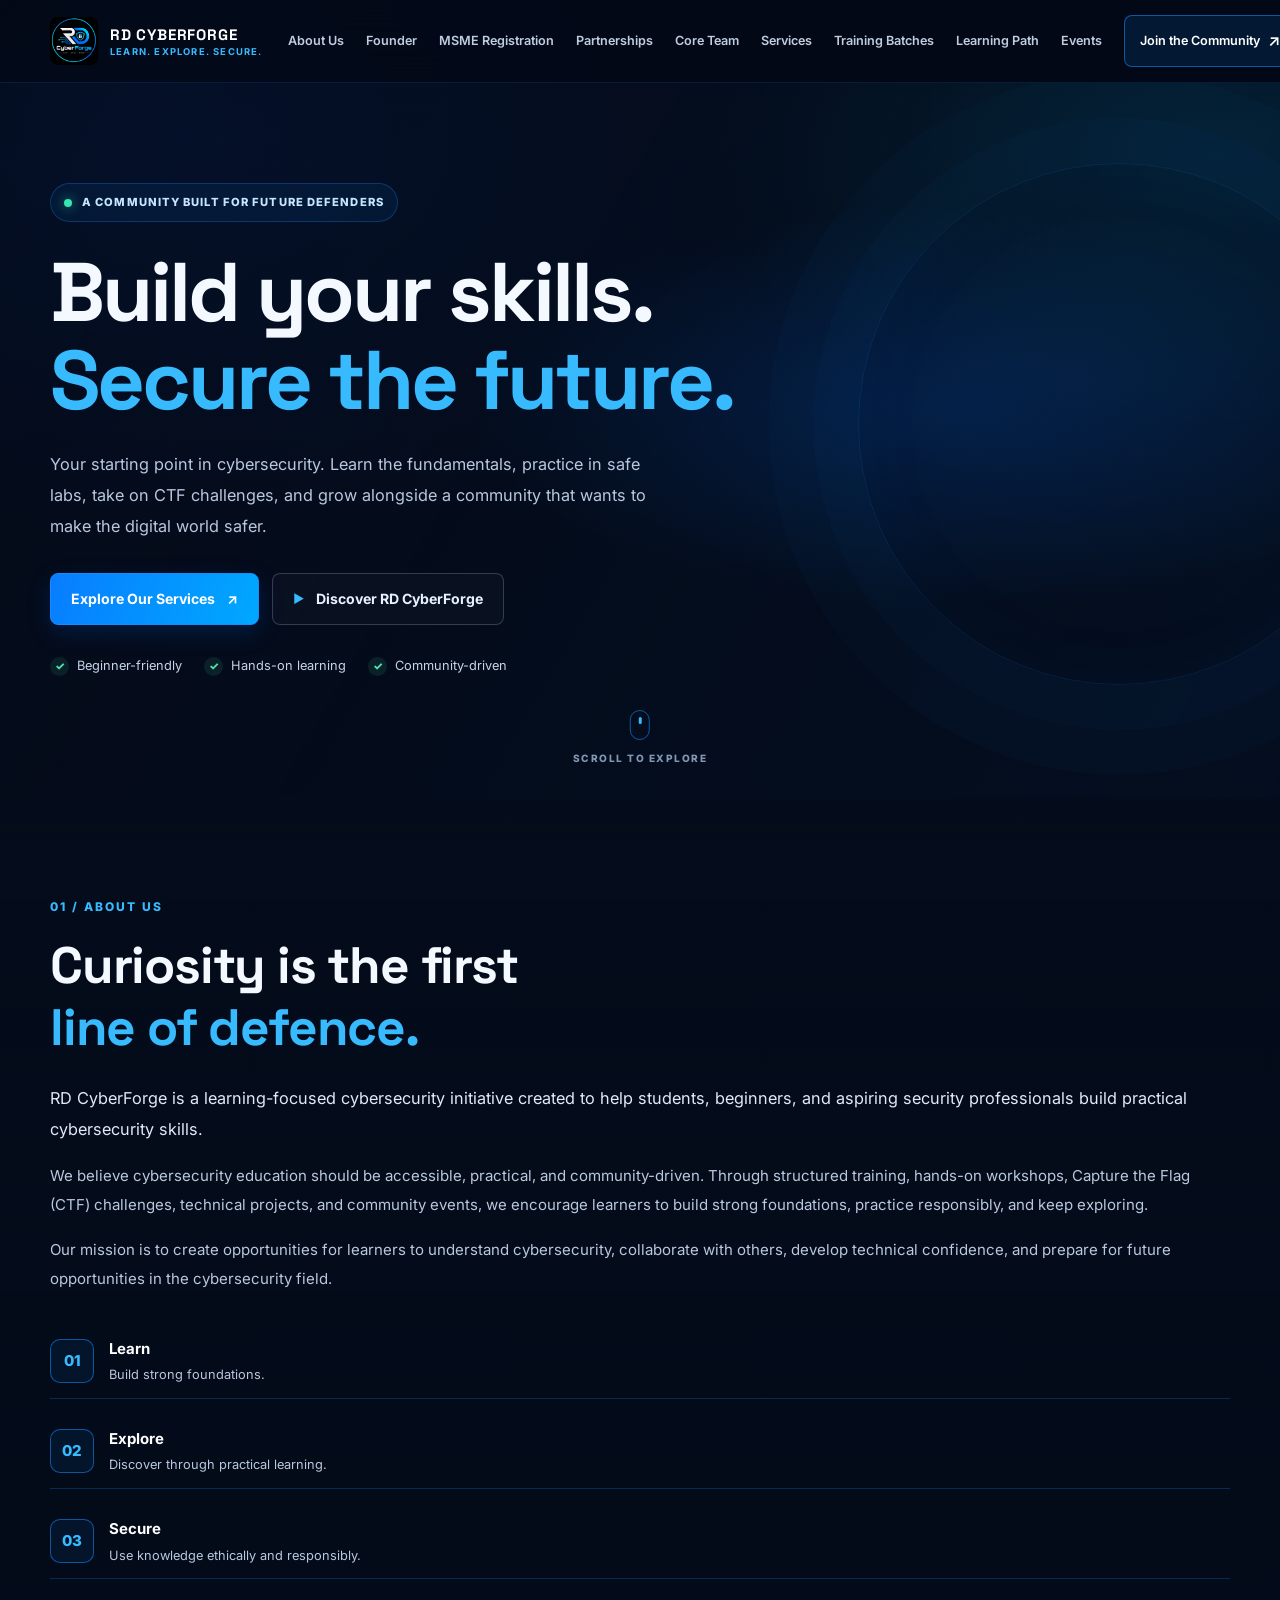
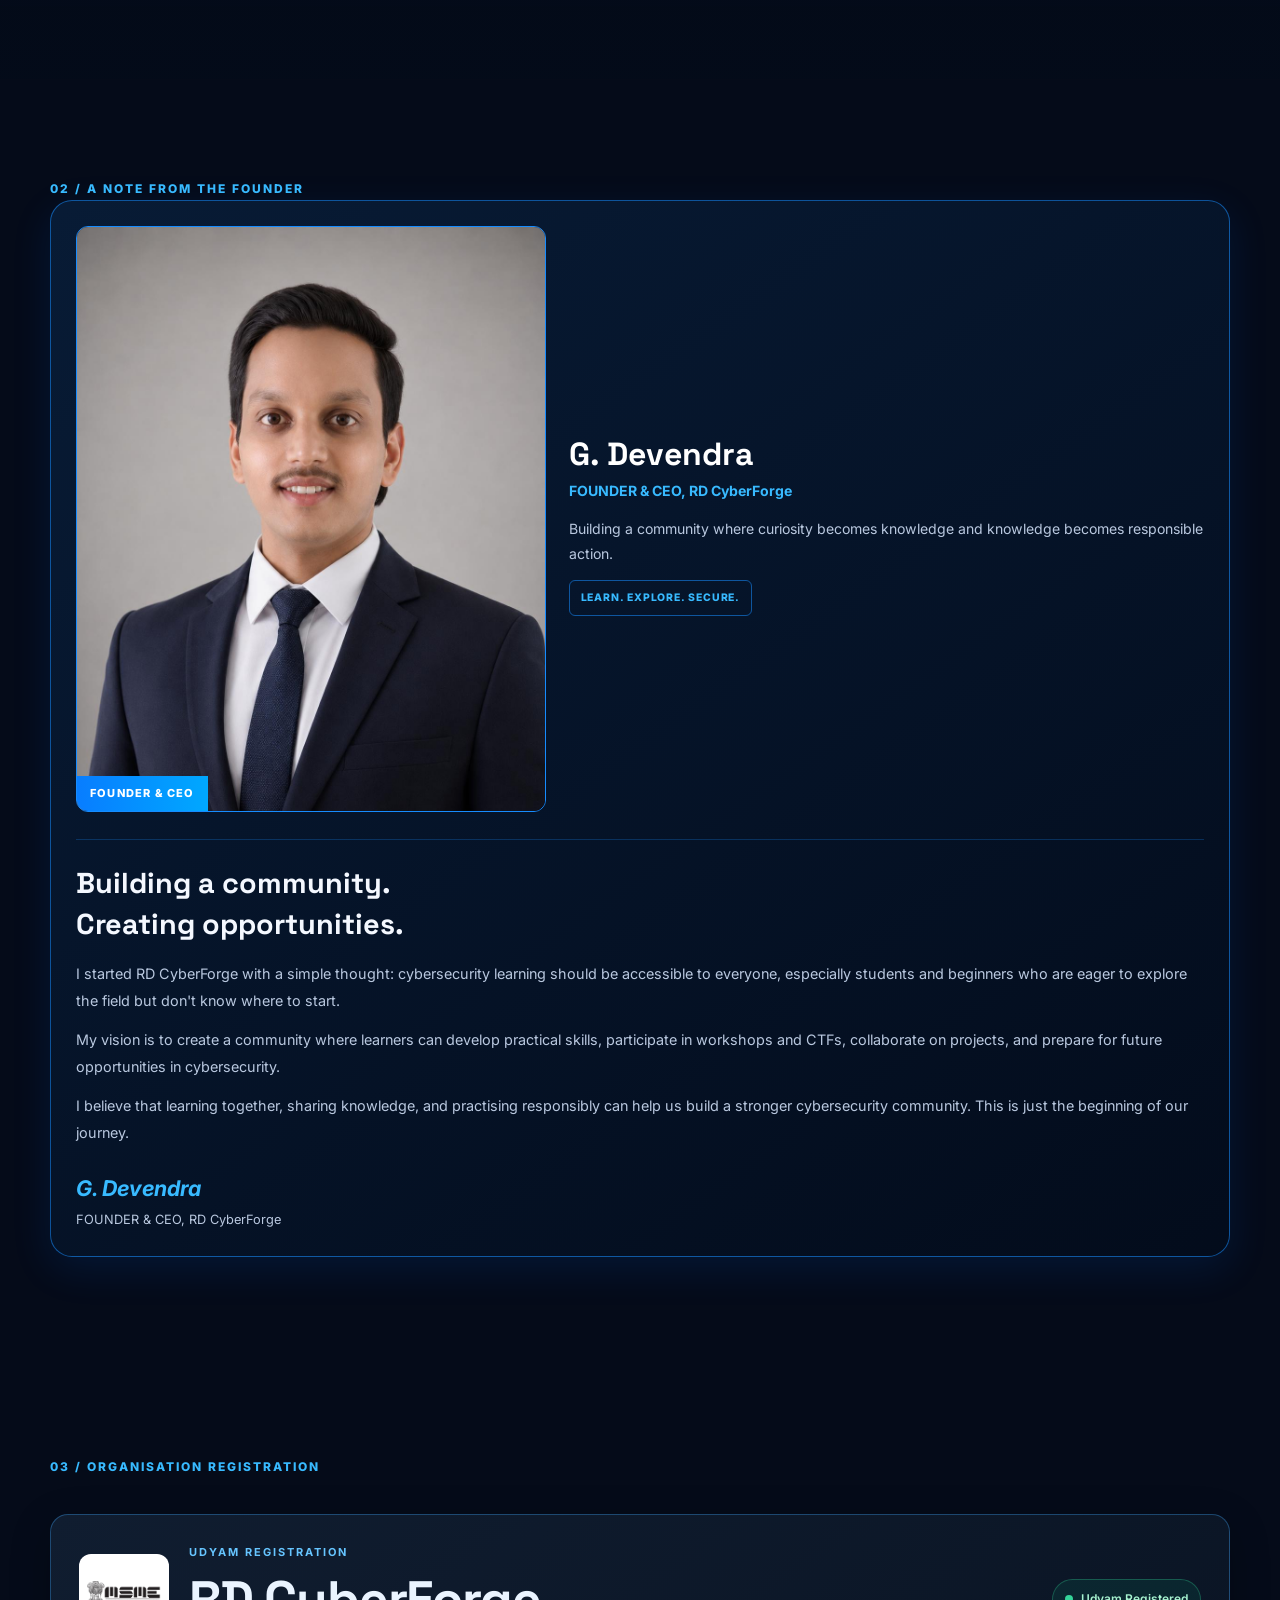
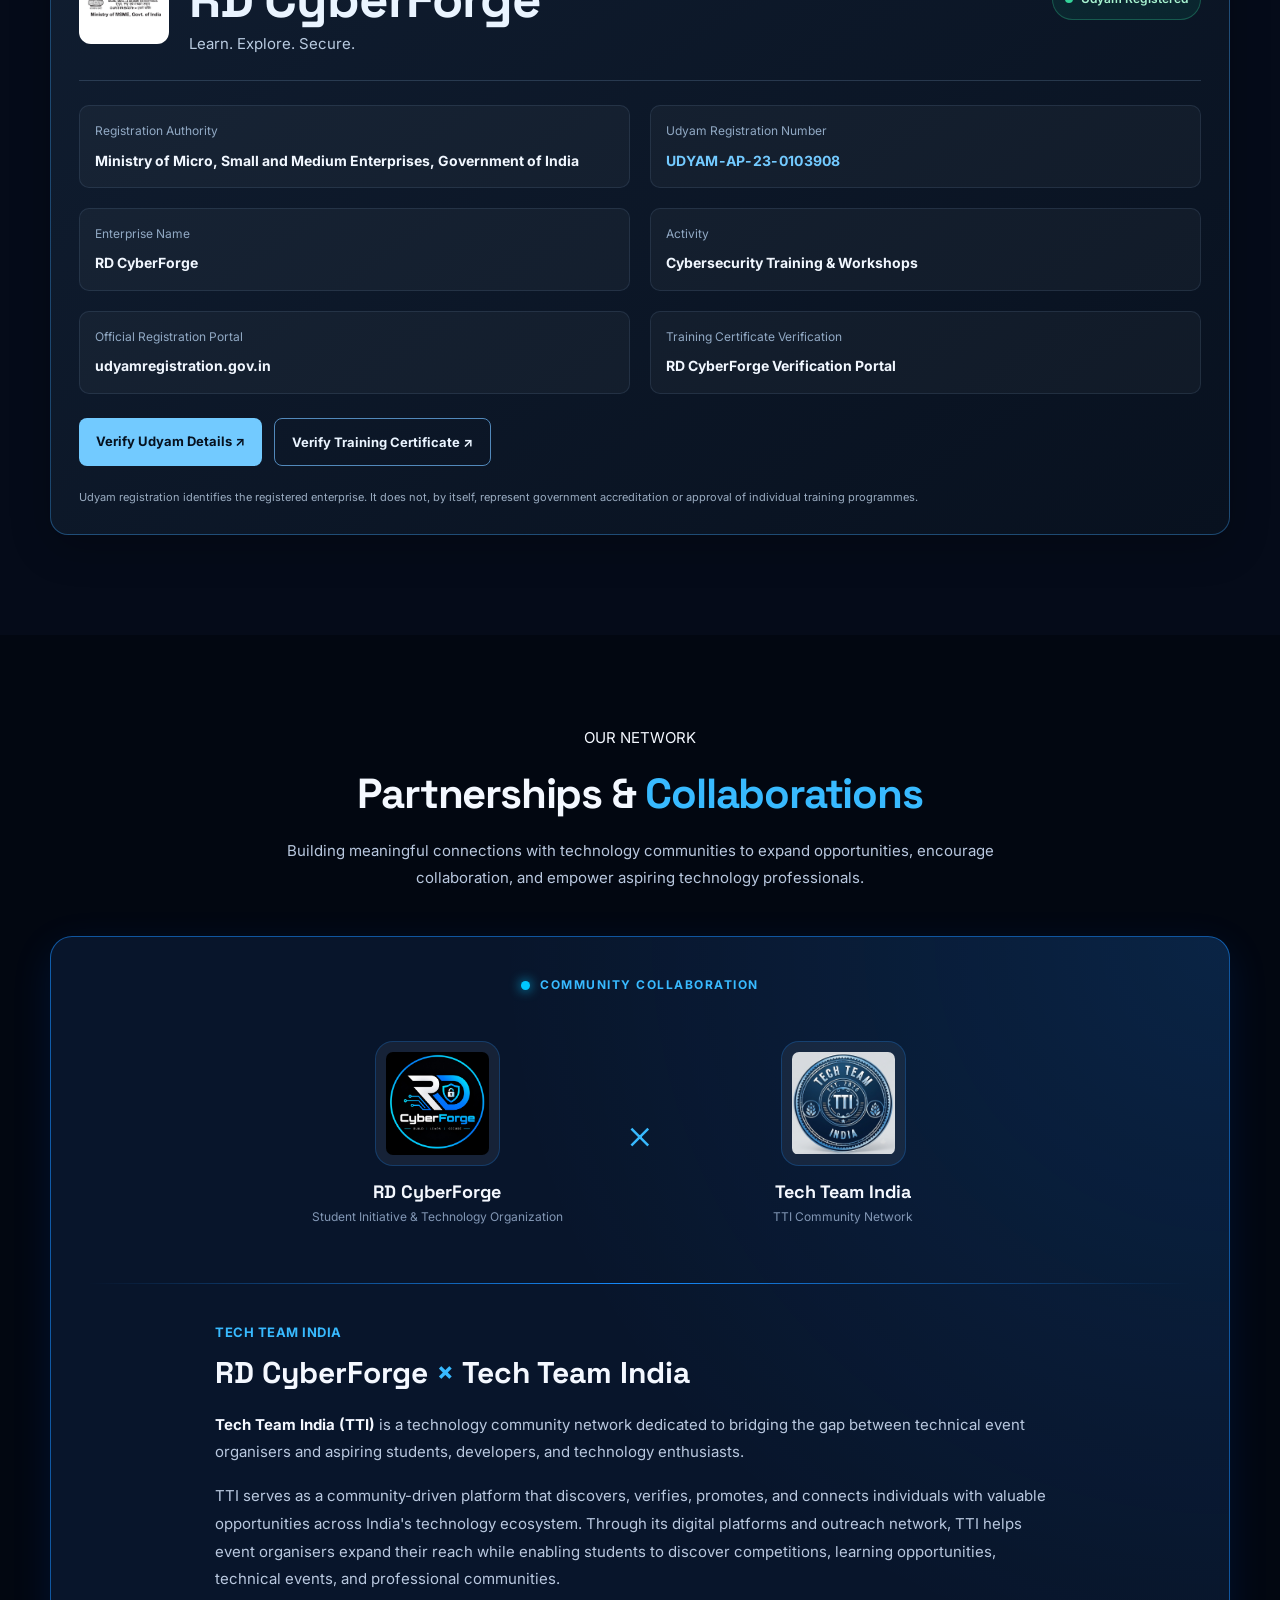
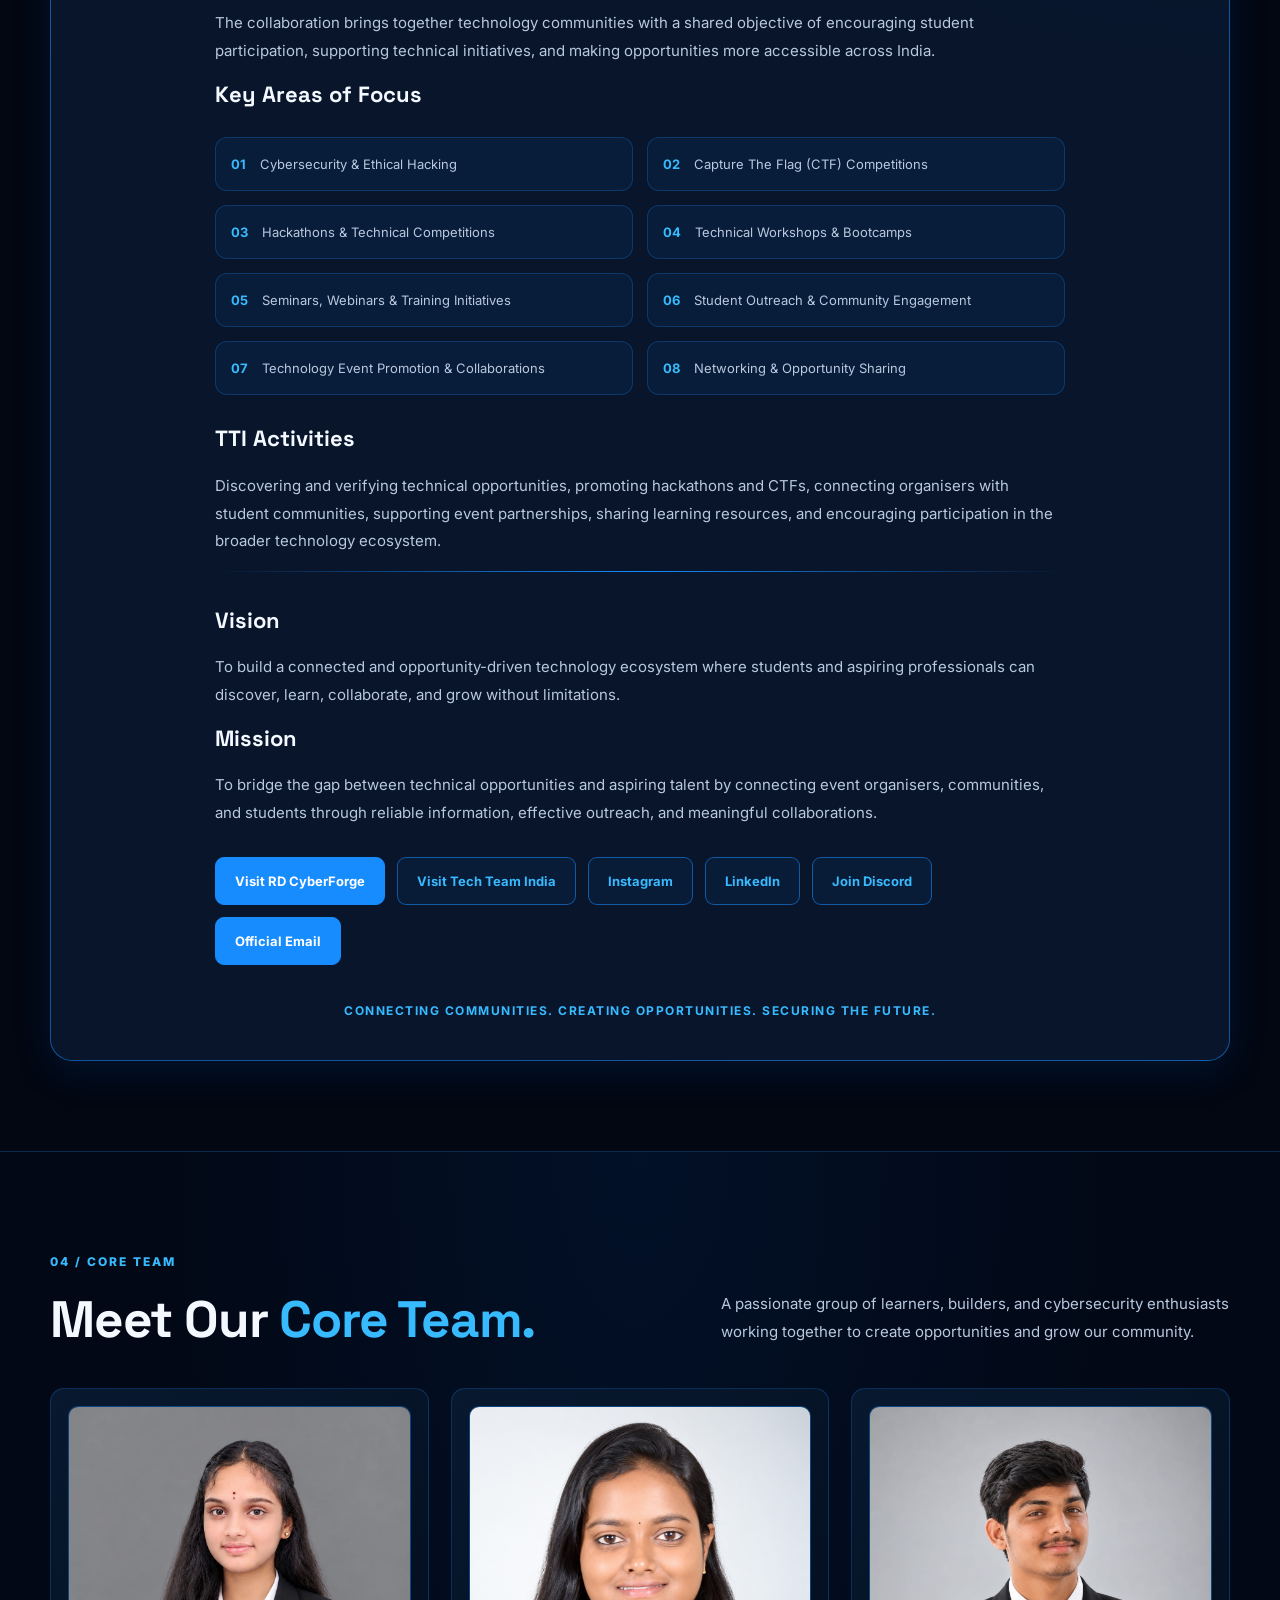
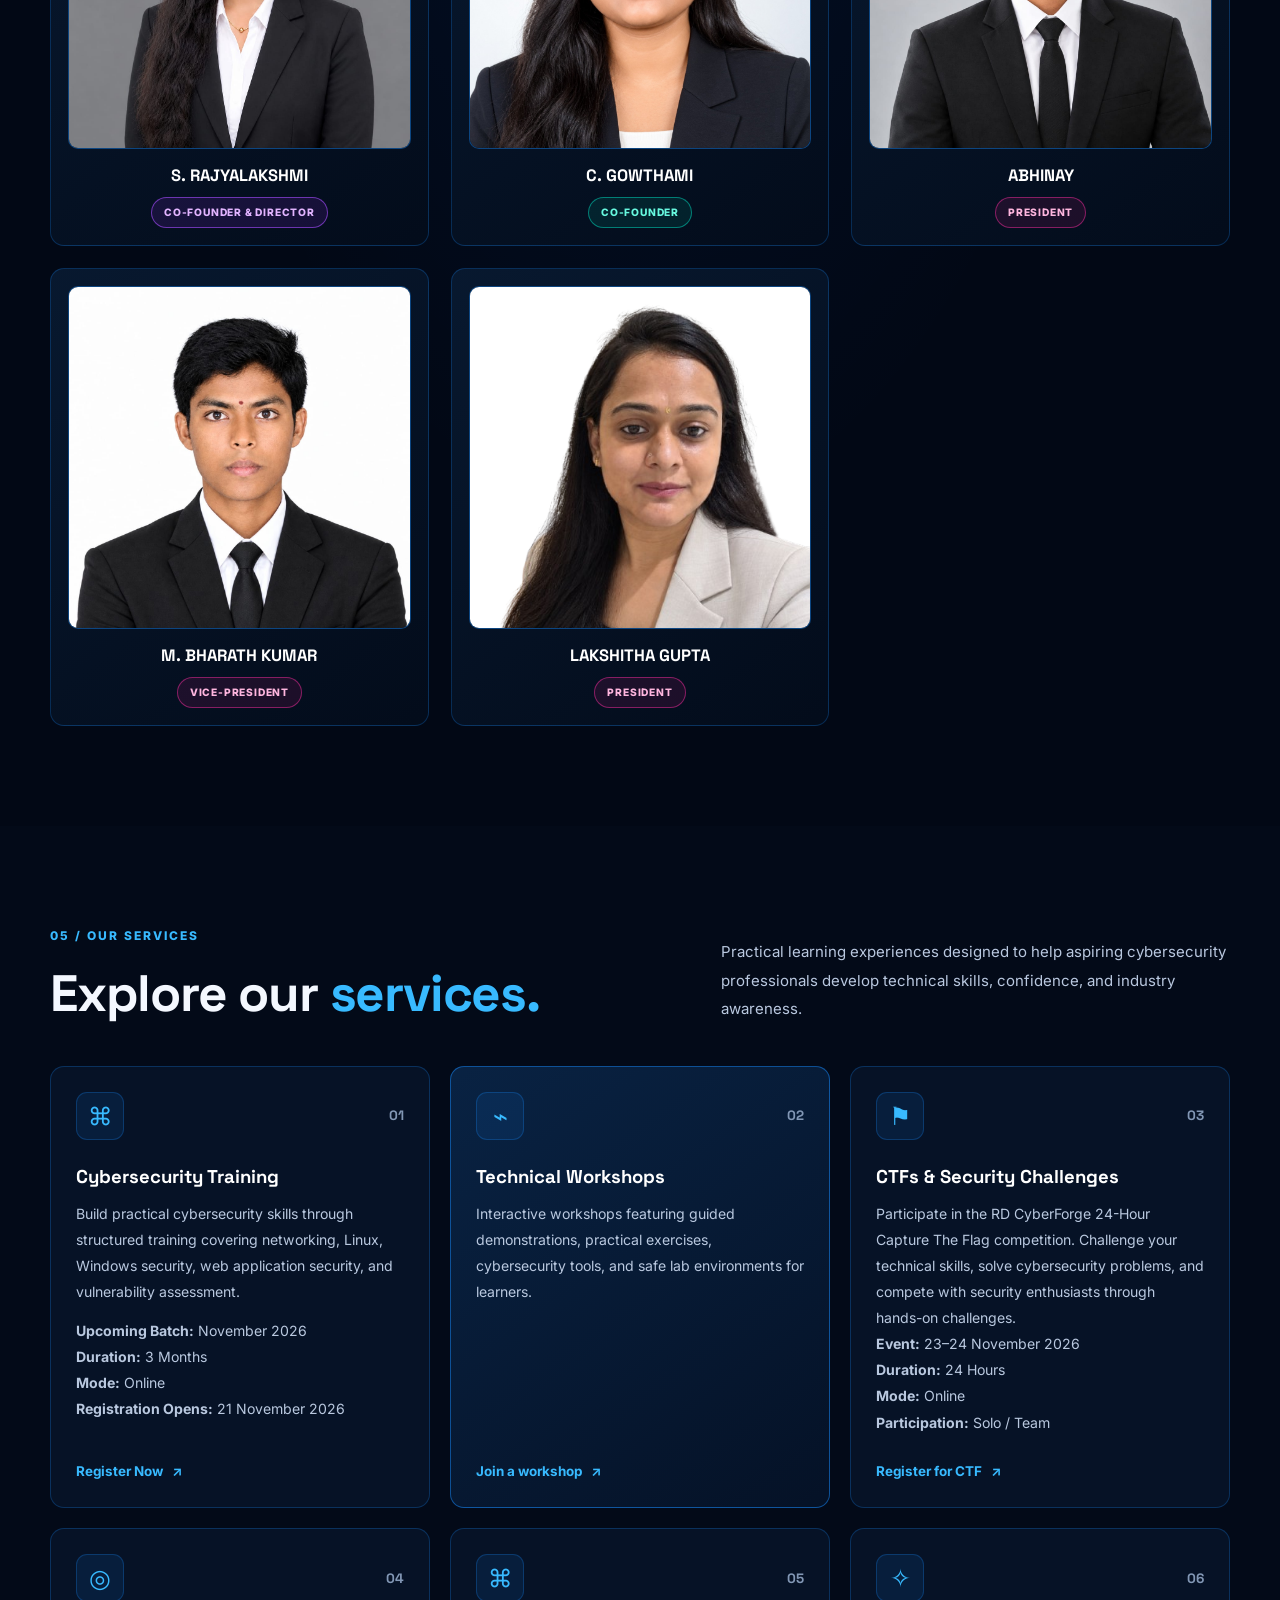
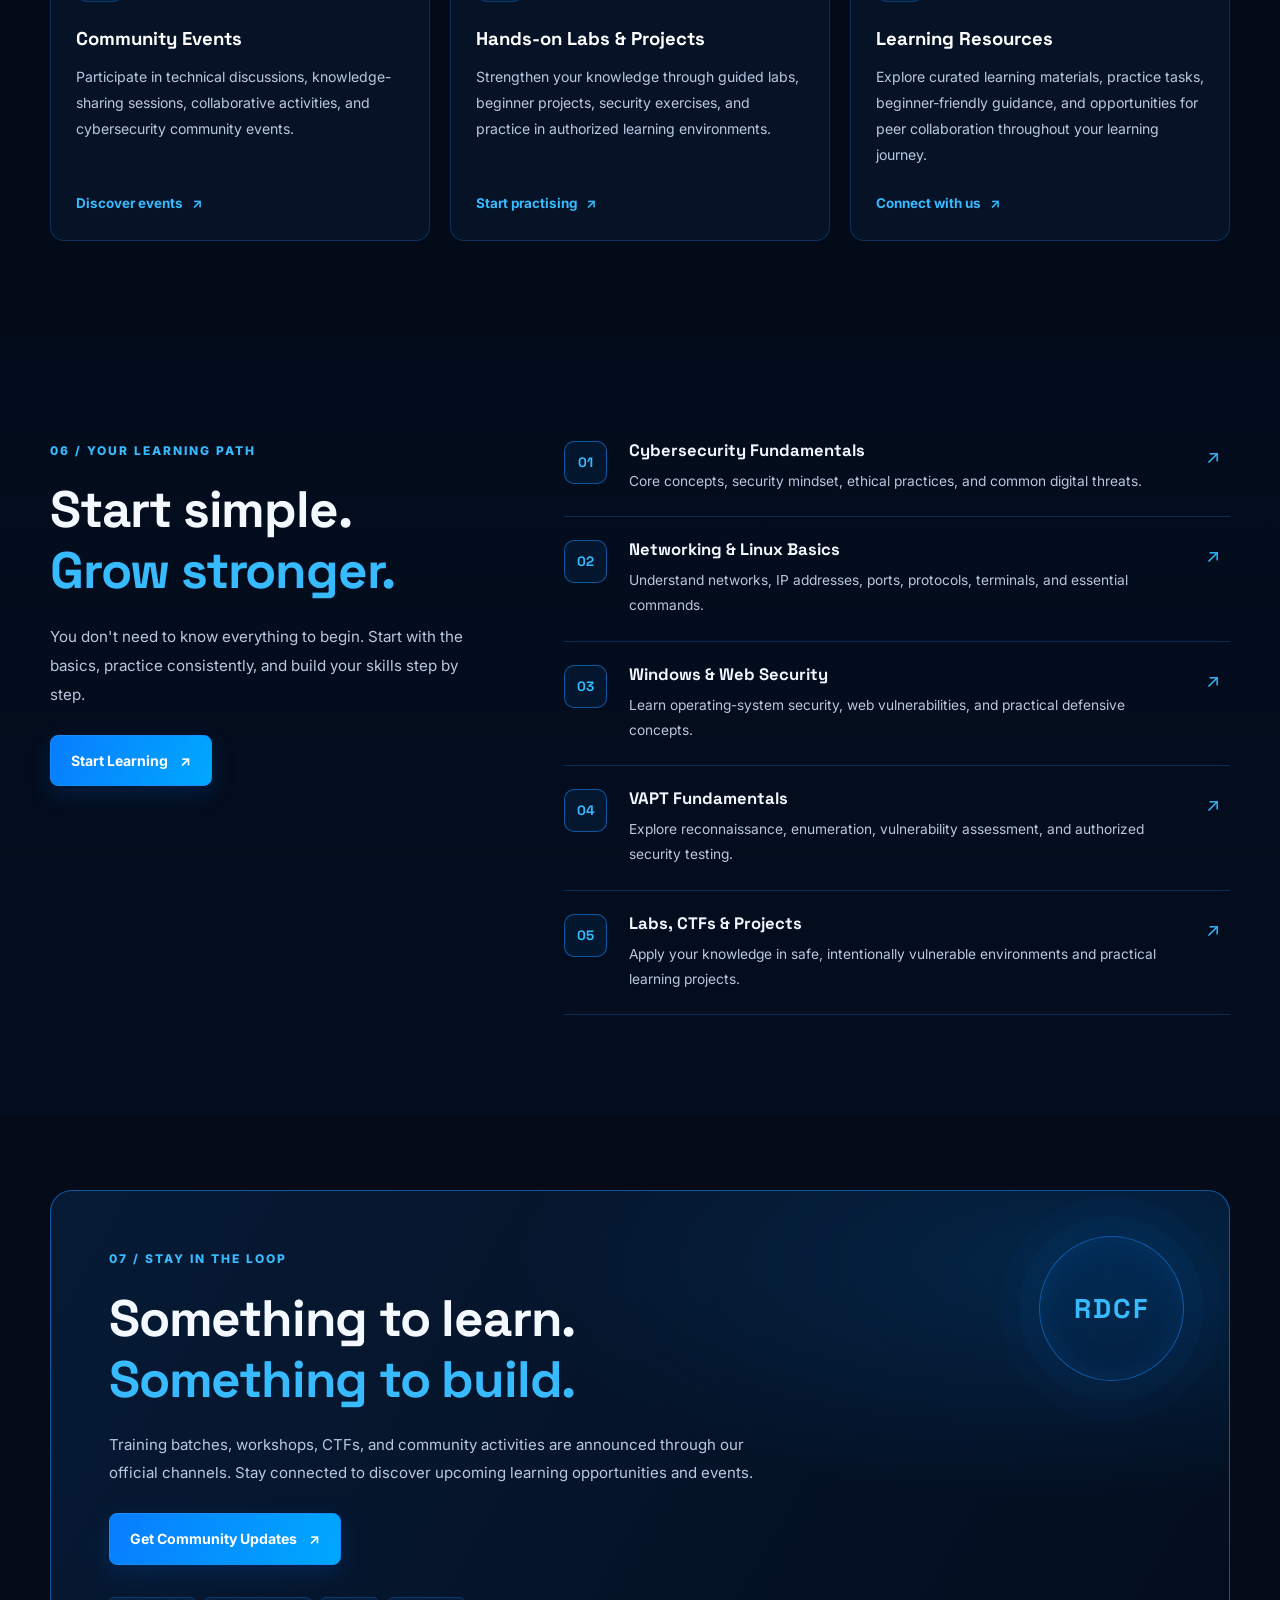
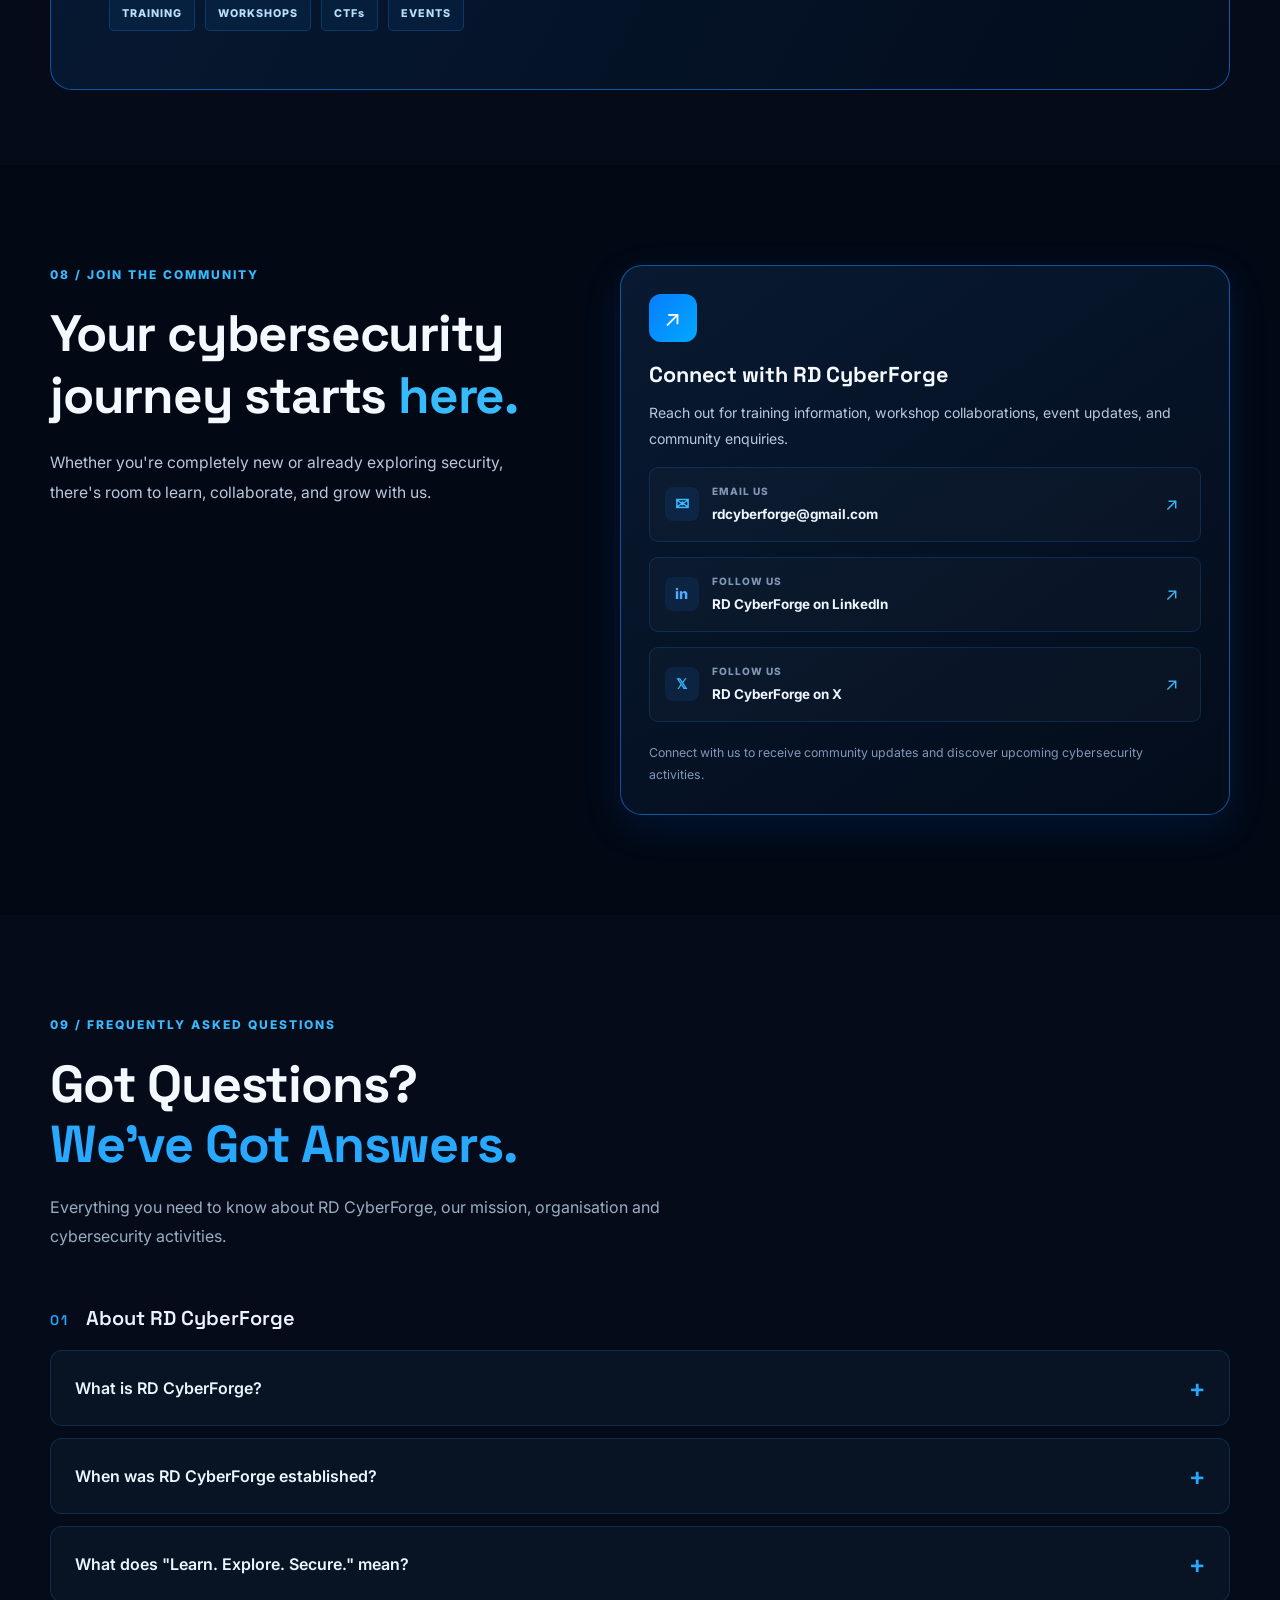
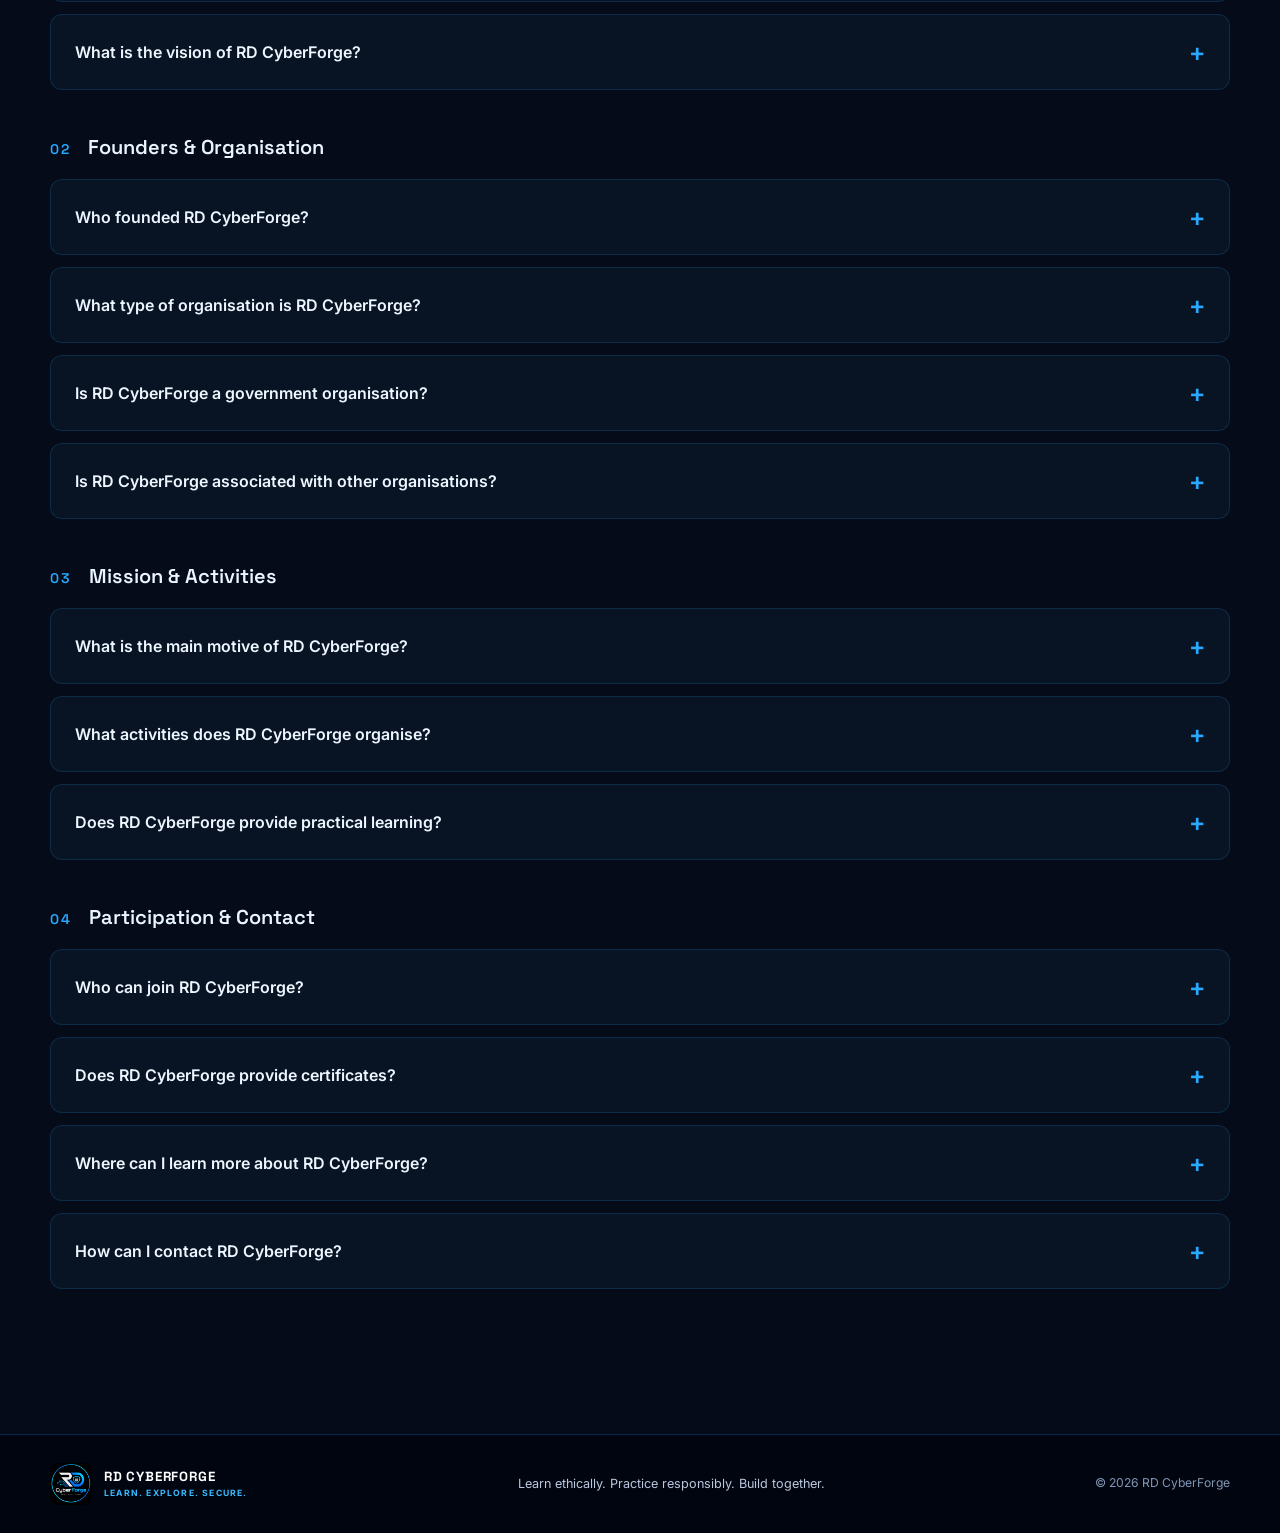
==== commit 9df0be2c: "commit" ====
--- a/index.html
+++ b/index.html
@@ -465,7 +465,7 @@
       <div class="partnership-content">
 
         <span class="collab-role">
-          TECHNOLOGY COMMUNITY PARTNER
+          TECH TEAM INDIA
         </span>
 
         <h3 class="collab-title">
@@ -558,7 +558,7 @@
             Visit RD CyberForge
           </a>
 
-          <a href="https://www.techteamindia.com/"
+          <a href="https://tech-team-india.vercel.app"
              class="partnership-secondary"
              target="_blank"
              rel="noopener noreferrer">
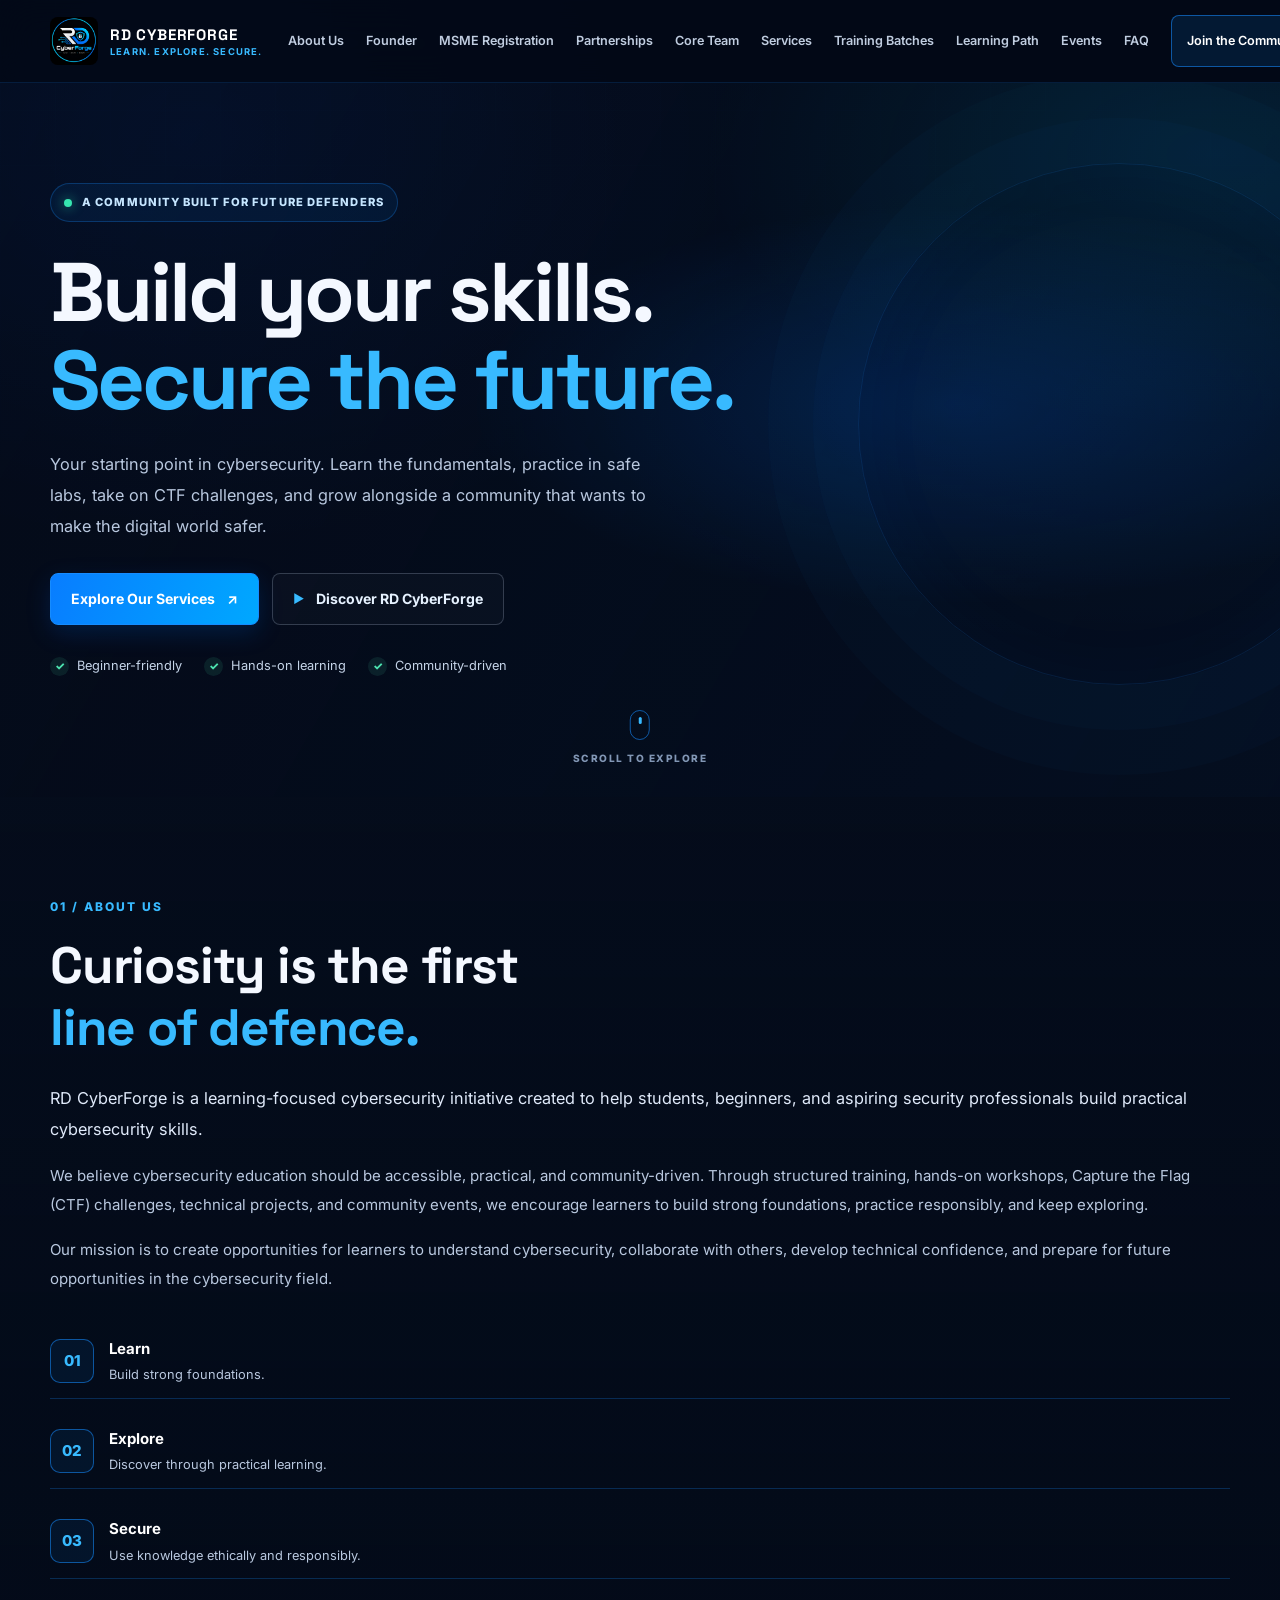
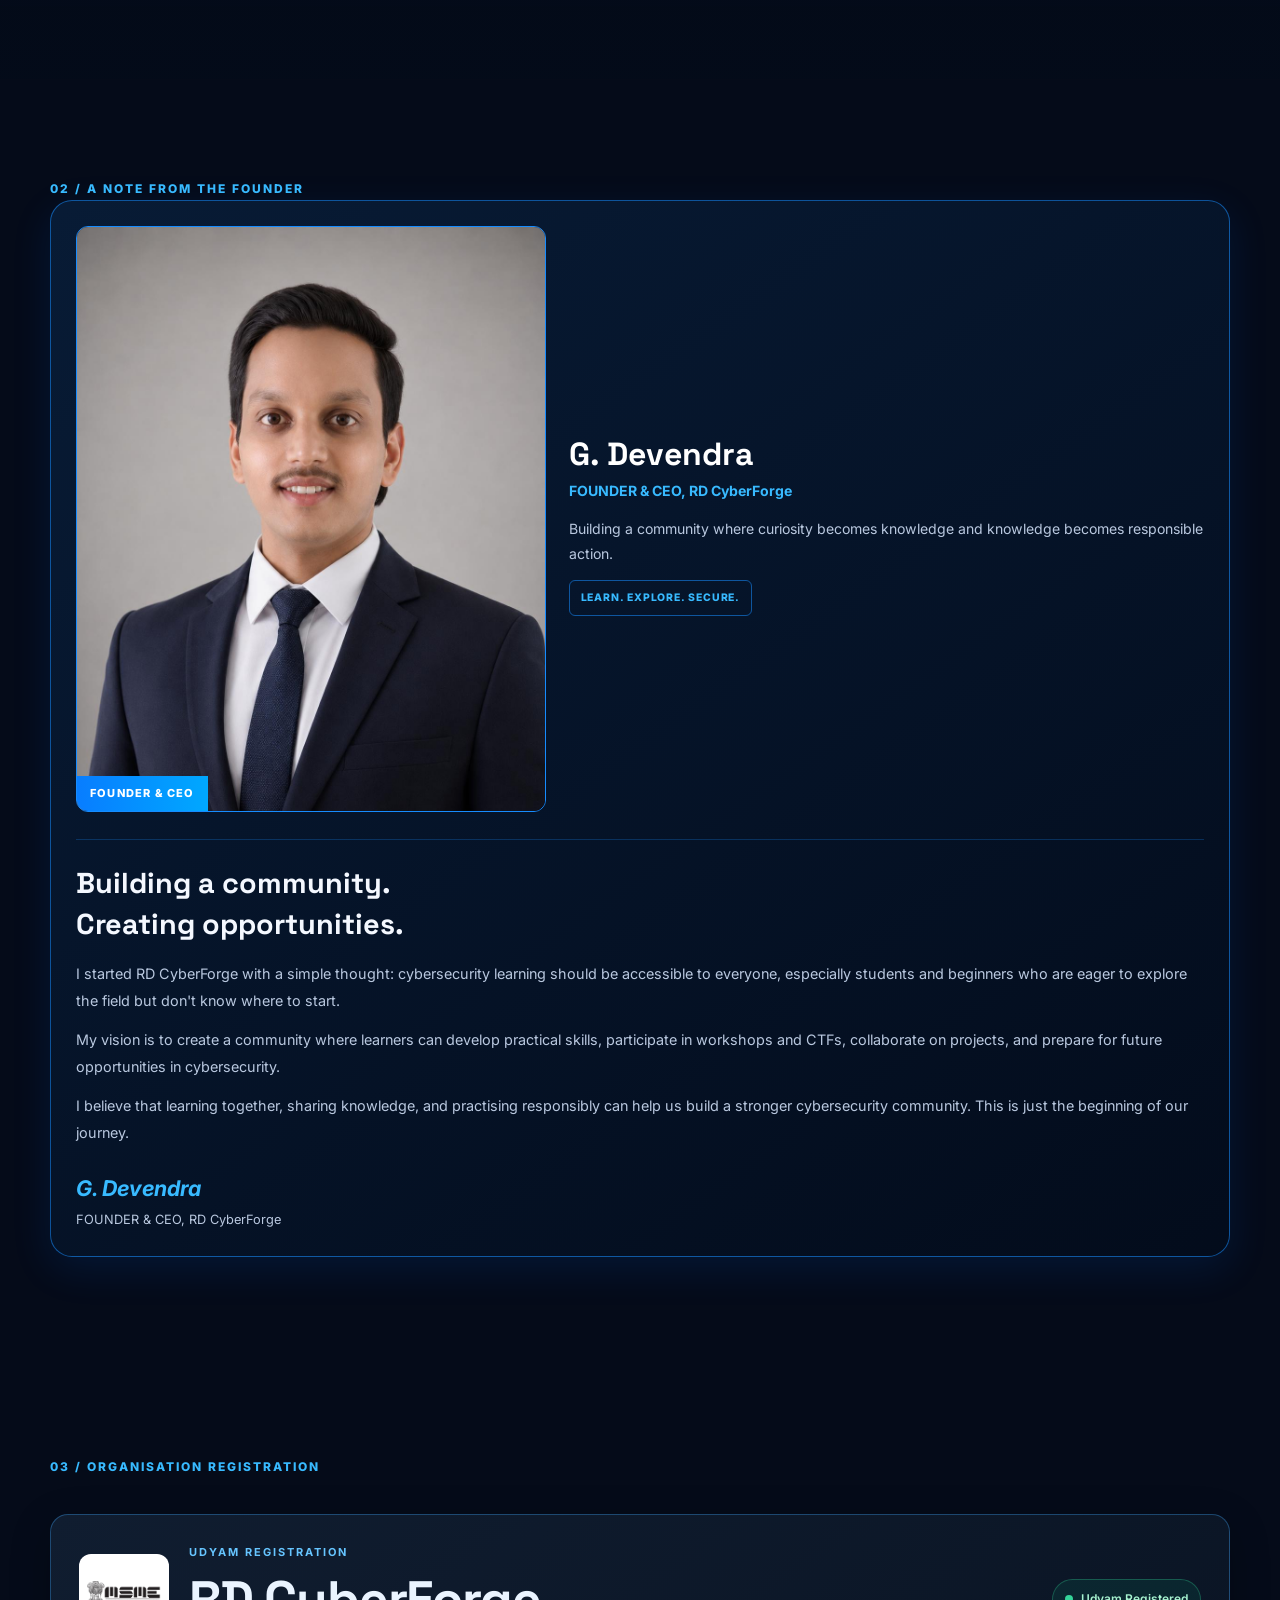
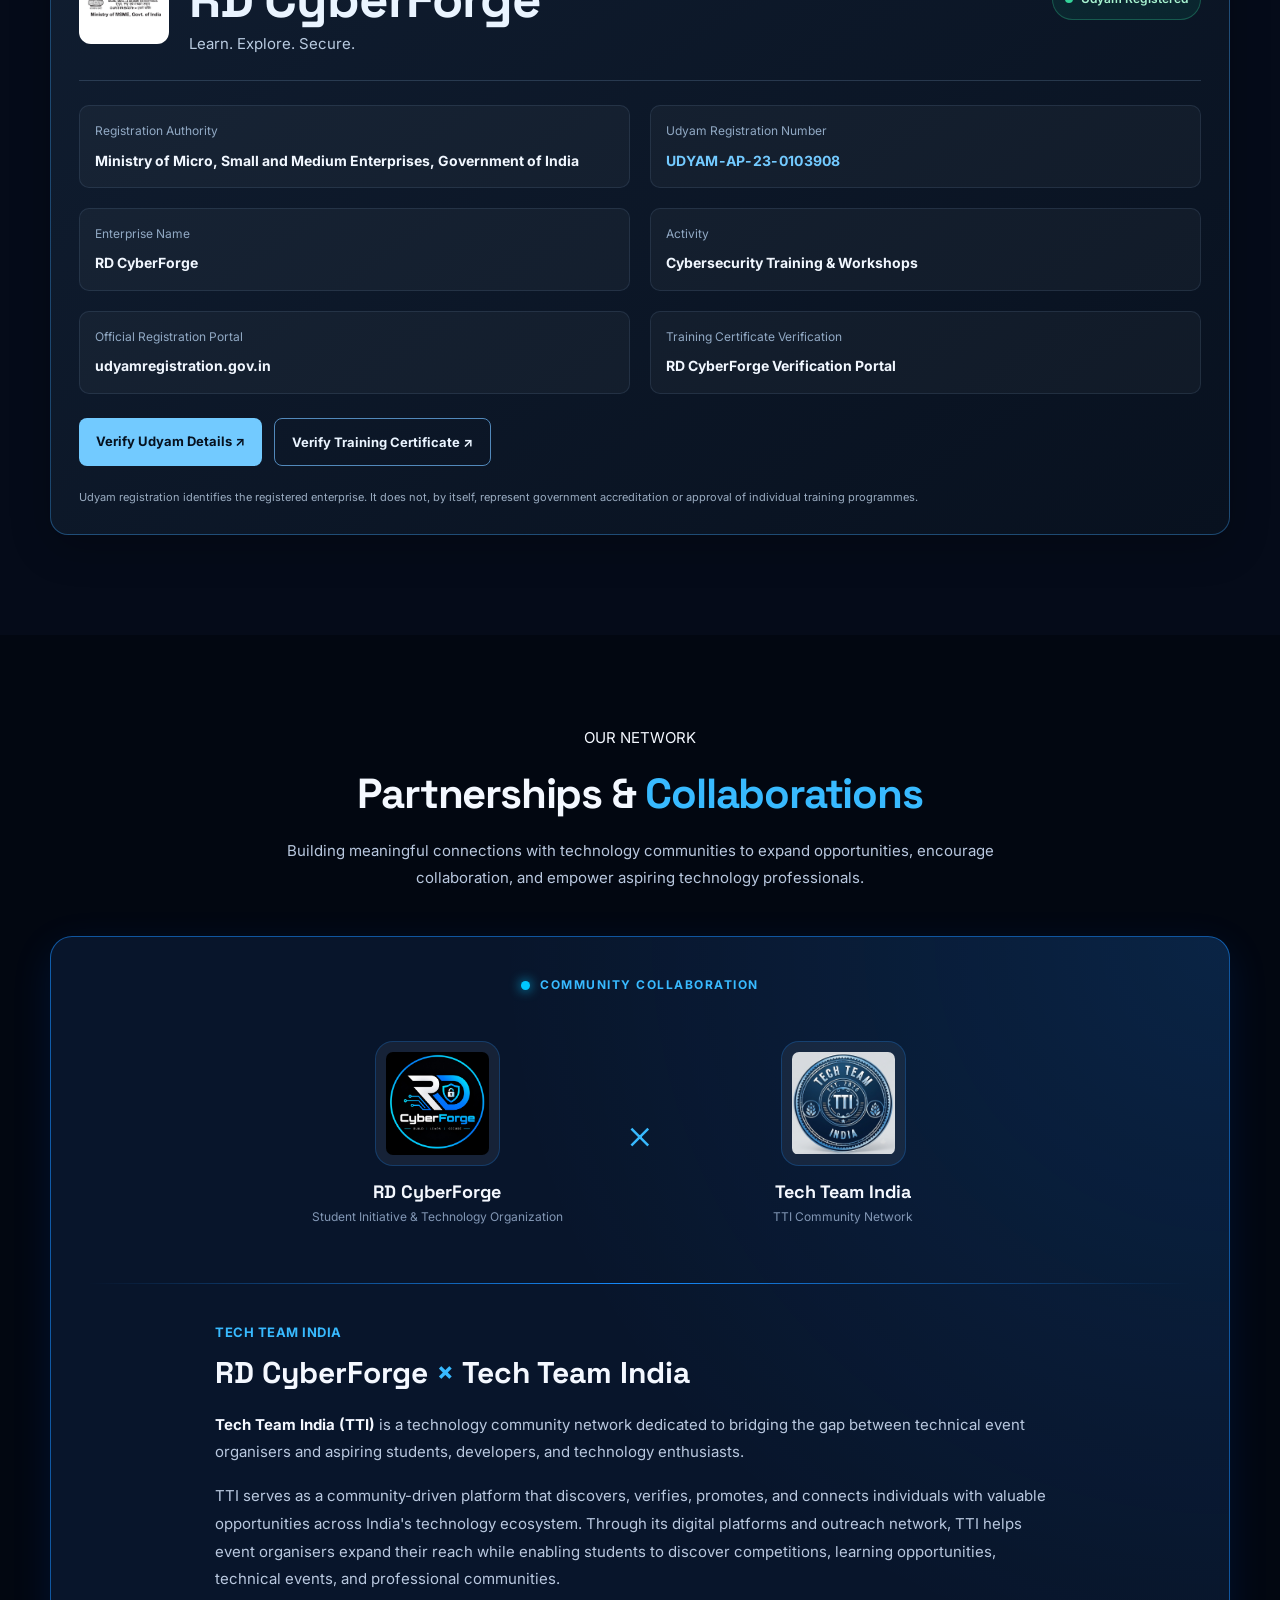
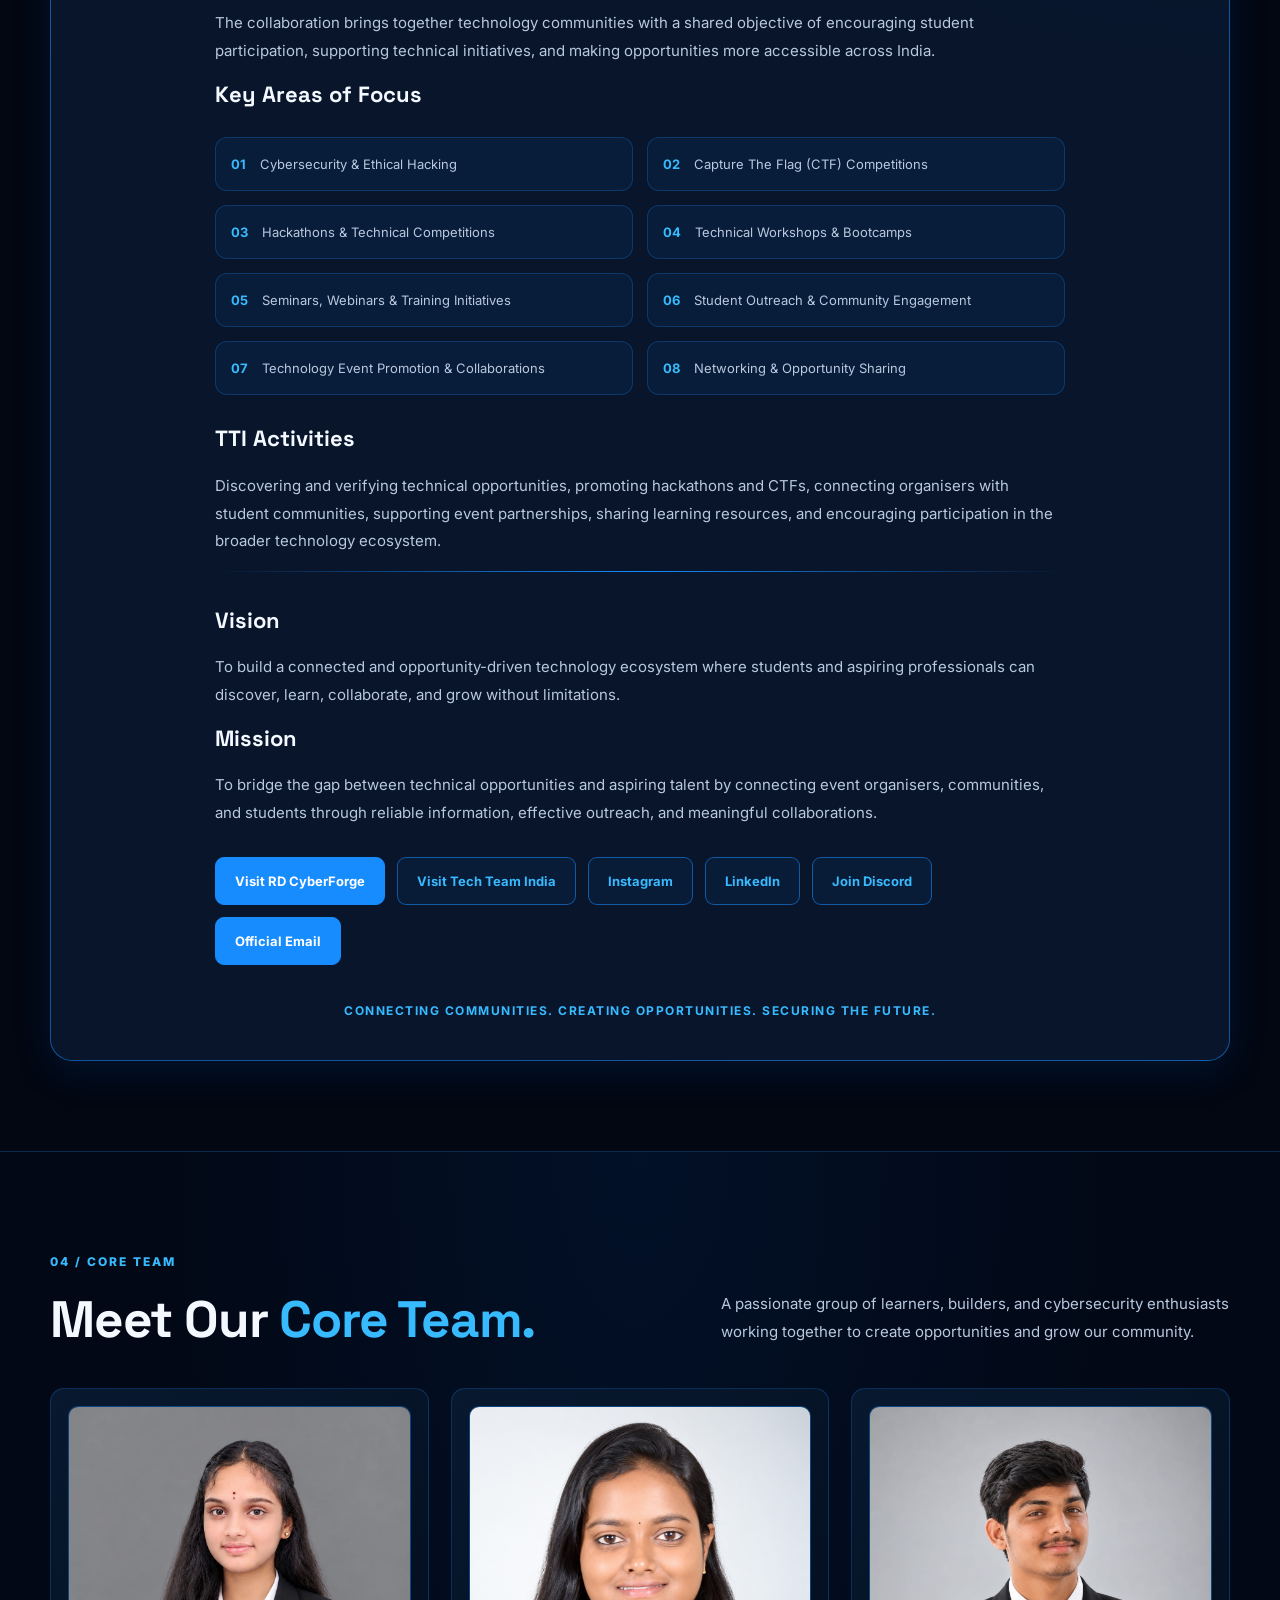
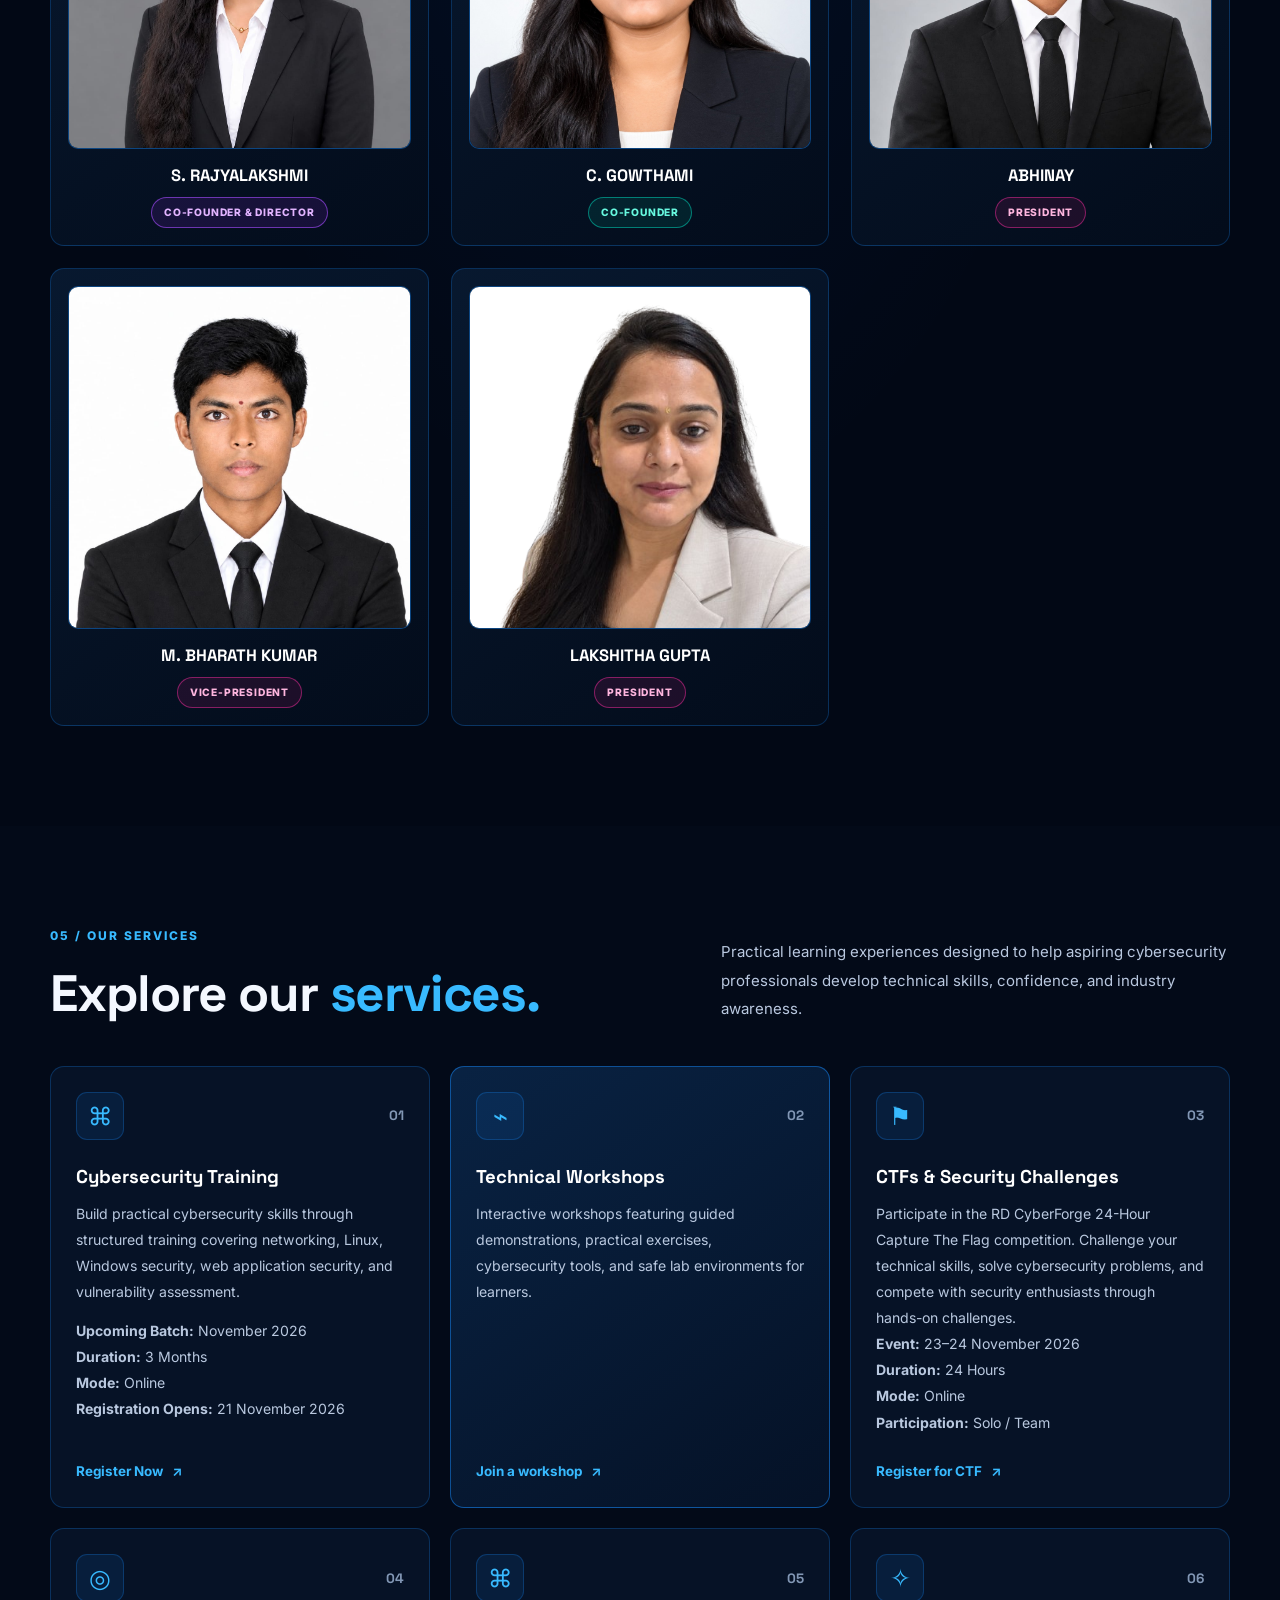
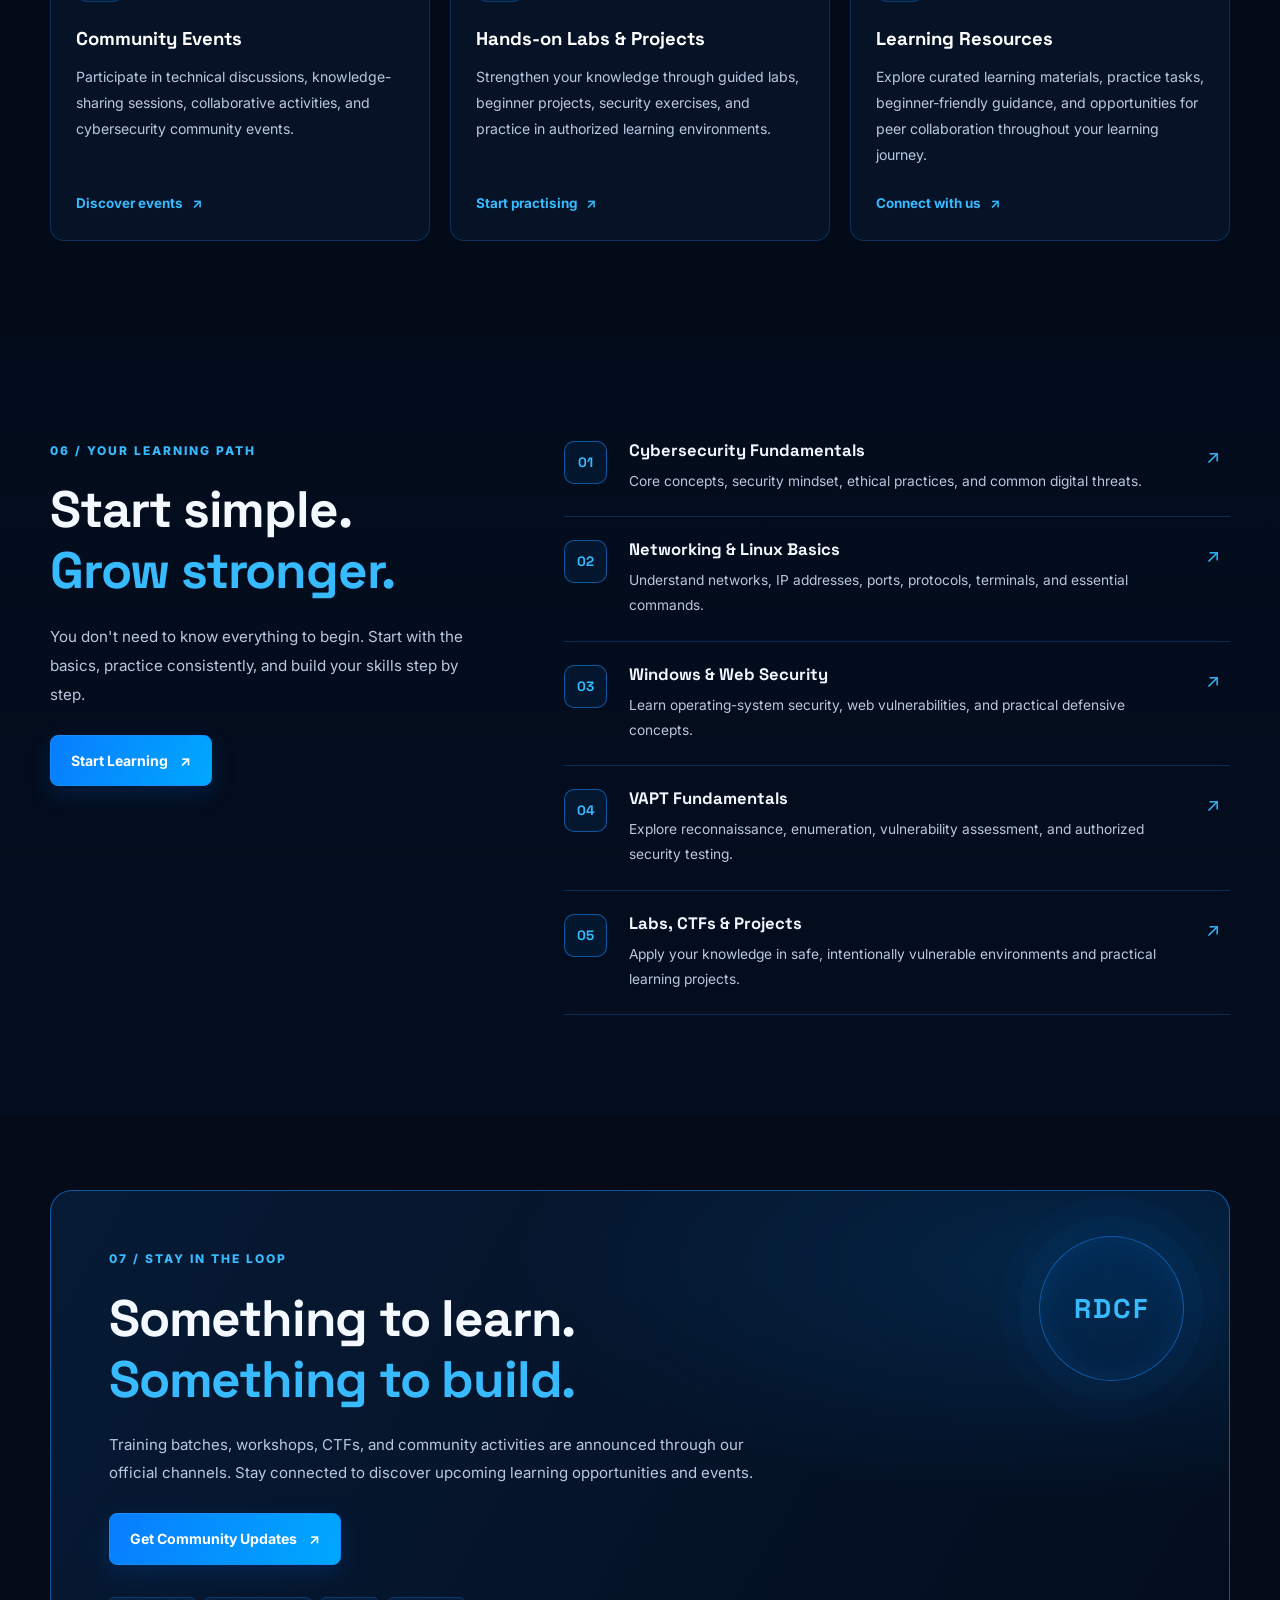
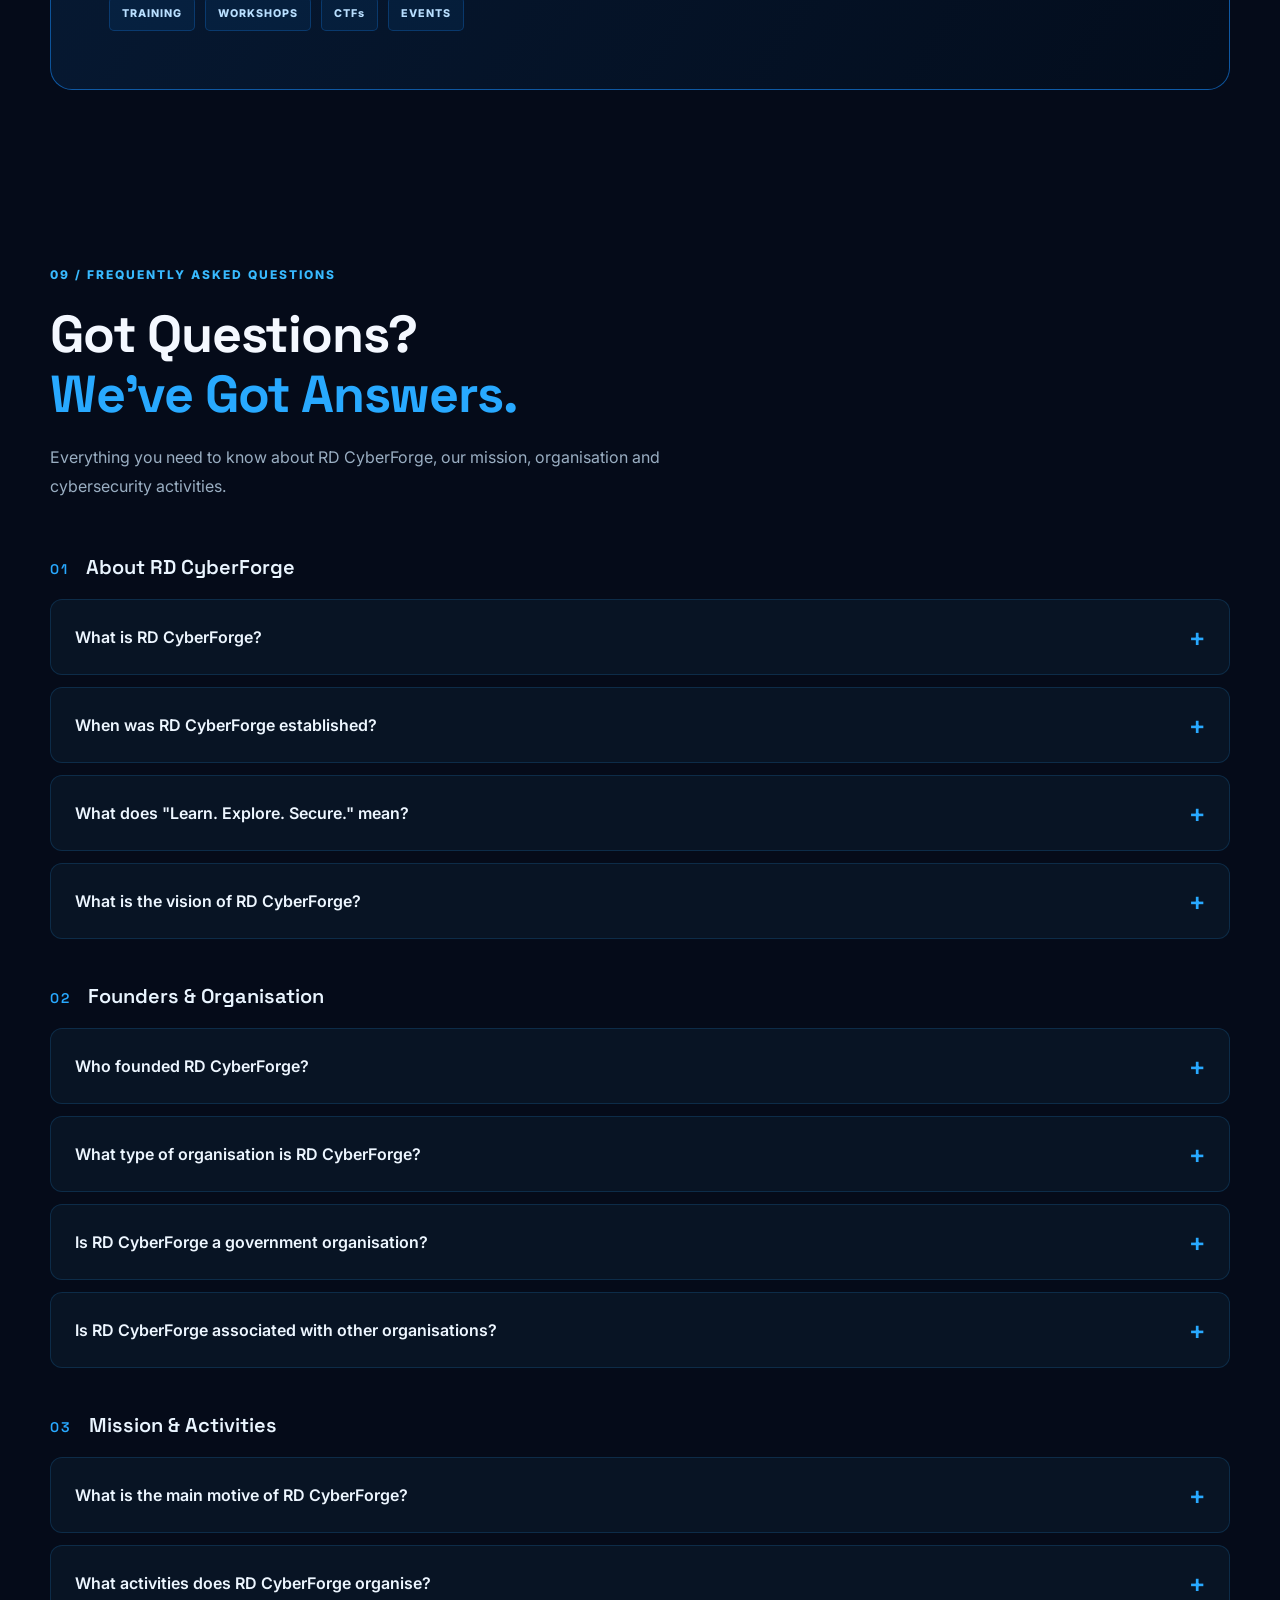
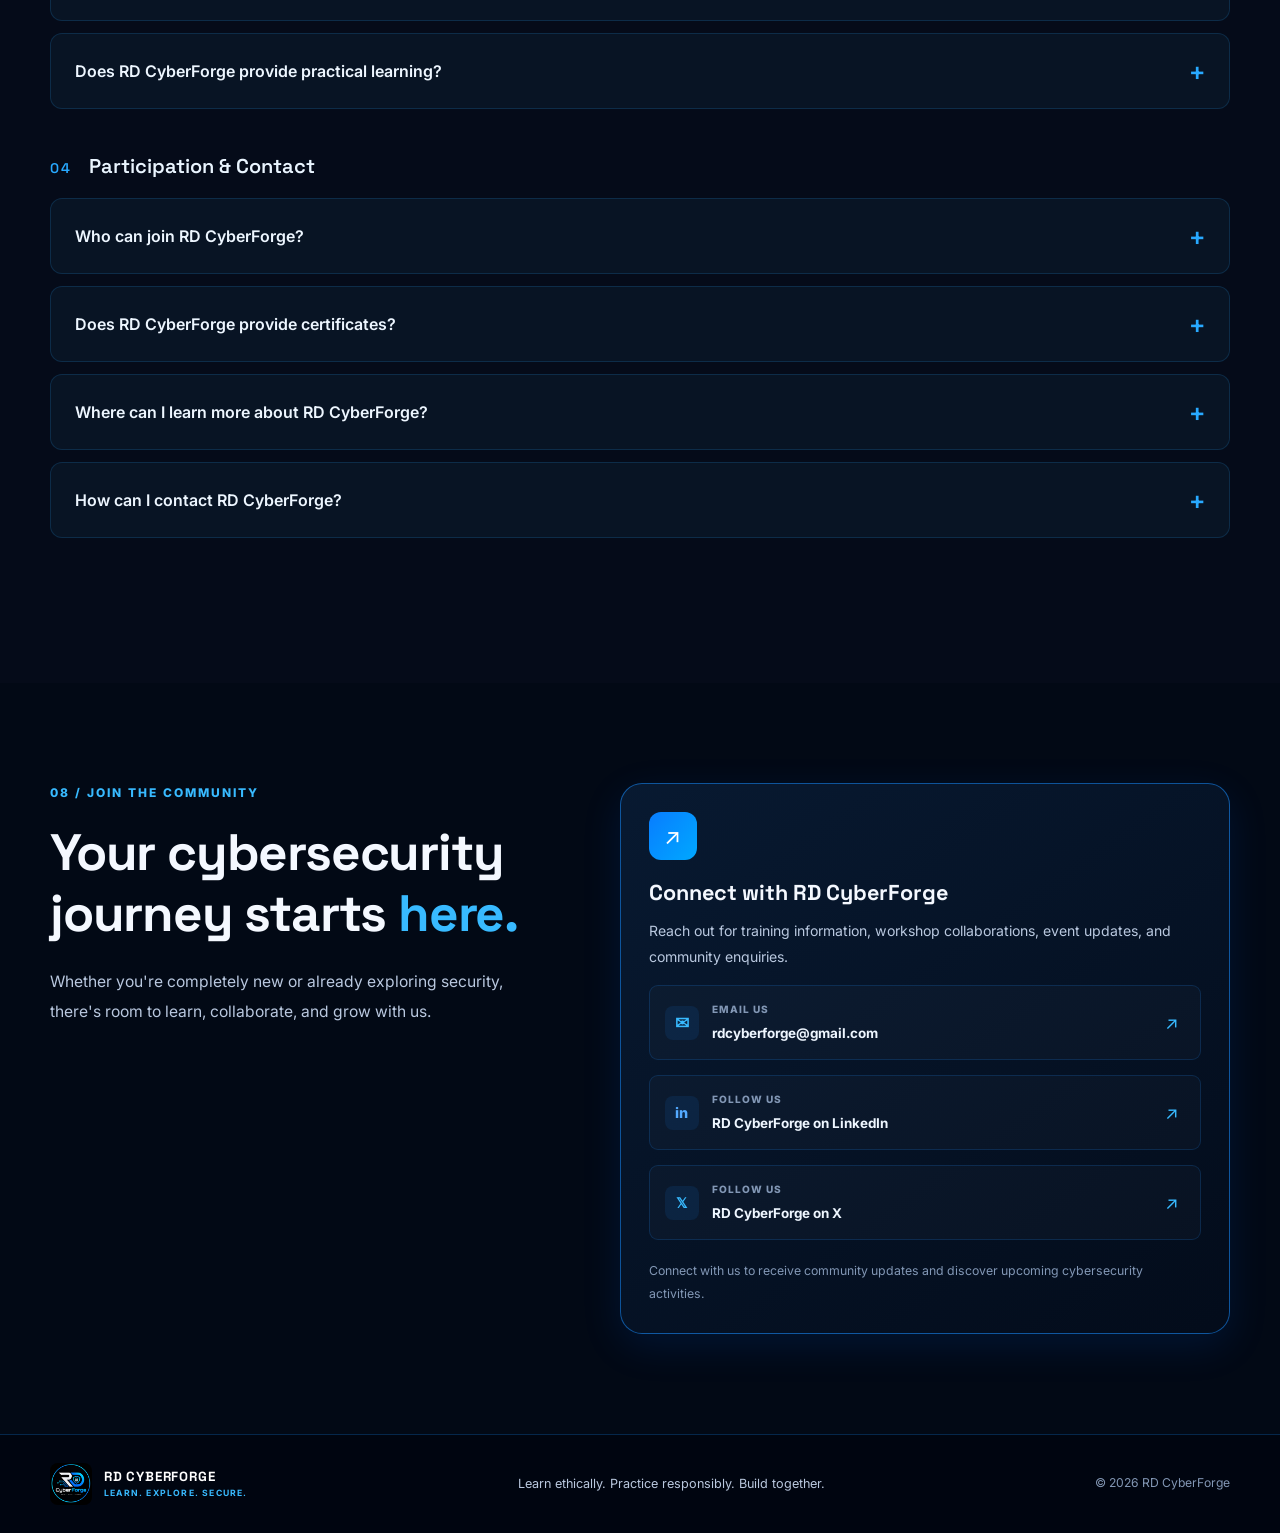
==== commit 0cb8fb4e: "commit" ====
--- a/index.html
+++ b/index.html
@@ -66,11 +66,10 @@
         <a href="batches.html">Training Batches</a>
         <a href="#path">Learning Path</a>
         <a href="#events">Events</a>
-
+        <a href="#faq">FAQ</a>
         <a href="#contact" class="nav-cta">
           Join the Community <span>↗</span>
         </a>
-        <a href="#faq">FAQ</a>
       </div>
 
     </nav>
@@ -590,7 +589,6 @@
      class="partnership-action">
     Official Email
   </a>
-        </div>
 
       </div>
 
@@ -1054,104 +1052,6 @@
     </section>
 
     <!-- ================= END EVENTS ================= -->
-
-
-    
-<!-- ==================================================
-     SECTION 08: CONTACT
-     ================================================== -->
-
-<section class="section contact-section" id="contact">
-  <div class="container contact-grid">
-
-    <div>
-
-      <div class="section-label">08 / JOIN THE COMMUNITY</div>
-
-      <h2>
-        Your cybersecurity<br>
-        journey starts <span>here.</span>
-      </h2>
-
-      <p class="contact-lead">
-        Whether you're completely new or already exploring security,
-        there's room to learn, collaborate, and grow with us.
-      </p>
-
-    </div>
-
-    <div class="contact-card">
-
-      <div class="contact-card-icon">↗</div>
-
-      <h3>Connect with RD CyberForge</h3>
-
-      <p>
-        Reach out for training information, workshop collaborations,
-        event updates, and community enquiries.
-      </p>
-
-      <!-- EMAIL -->
-
-      <a class="contact-row"
-        href="mailto:rdcyberforge@gmail.com">
-
-        <span aria-hidden="true">✉</span>
-
-        <span>
-          <small>EMAIL US</small>
-          <strong>rdcyberforge@gmail.com</strong>
-        </span>
-
-        <span class="row-arrow">↗</span>
-      </a>
-
-      <!-- LINKEDIN -->
-
-      <a class="contact-row"
-        href="https://www.linkedin.com/company/rd-cyberforge/"
-        target="_blank"
-        rel="noopener noreferrer">
-
-        <span class="social-icon linkedin-icon"
-          aria-hidden="true">in</span>
-
-        <span>
-          <small>FOLLOW US</small>
-          <strong>RD CyberForge on LinkedIn</strong>
-        </span>
-
-        <span class="row-arrow">↗</span>
-      </a>
-
-      <!-- X / TWITTER -->
-
-      <a class="contact-row"
-        href="https://x.com/RDCyberForge"
-        target="_blank"
-        rel="noopener noreferrer">
-
-        <span class="social-icon"
-          aria-hidden="true">𝕏</span>
-
-        <span>
-          <small>FOLLOW US</small>
-          <strong>RD CyberForge on X</strong>
-        </span>
-
-        <span class="row-arrow">↗</span>
-      </a>
-
-      <p class="link-note">
-        Connect with us to receive community updates and
-        discover upcoming cybersecurity activities.
-      </p>
-
-    </div>
-  </div>
-</section>
-
-<!-- ================= END CONTACT ================= -->
 
 <!-- ==================================================
      SECTION 09: FREQUENTLY ASKED QUESTIONS
@@ -1439,6 +1339,104 @@
 </section>
 
 <!-- ================= END FAQ ================= -->
+
+    
+<!-- ==================================================
+     SECTION 08: CONTACT
+     ================================================== -->
+
+<section class="section contact-section" id="contact">
+  <div class="container contact-grid">
+
+    <div>
+
+      <div class="section-label">08 / JOIN THE COMMUNITY</div>
+
+      <h2>
+        Your cybersecurity<br>
+        journey starts <span>here.</span>
+      </h2>
+
+      <p class="contact-lead">
+        Whether you're completely new or already exploring security,
+        there's room to learn, collaborate, and grow with us.
+      </p>
+
+    </div>
+
+    <div class="contact-card">
+
+      <div class="contact-card-icon">↗</div>
+
+      <h3>Connect with RD CyberForge</h3>
+
+      <p>
+        Reach out for training information, workshop collaborations,
+        event updates, and community enquiries.
+      </p>
+
+      <!-- EMAIL -->
+
+      <a class="contact-row"
+        href="mailto:rdcyberforge@gmail.com">
+
+        <span aria-hidden="true">✉</span>
+
+        <span>
+          <small>EMAIL US</small>
+          <strong>rdcyberforge@gmail.com</strong>
+        </span>
+
+        <span class="row-arrow">↗</span>
+      </a>
+
+      <!-- LINKEDIN -->
+
+      <a class="contact-row"
+        href="https://www.linkedin.com/company/rd-cyberforge/"
+        target="_blank"
+        rel="noopener noreferrer">
+
+        <span class="social-icon linkedin-icon"
+          aria-hidden="true">in</span>
+
+        <span>
+          <small>FOLLOW US</small>
+          <strong>RD CyberForge on LinkedIn</strong>
+        </span>
+
+        <span class="row-arrow">↗</span>
+      </a>
+
+      <!-- X / TWITTER -->
+
+      <a class="contact-row"
+        href="https://x.com/RDCyberForge"
+        target="_blank"
+        rel="noopener noreferrer">
+
+        <span class="social-icon"
+          aria-hidden="true">𝕏</span>
+
+        <span>
+          <small>FOLLOW US</small>
+          <strong>RD CyberForge on X</strong>
+        </span>
+
+        <span class="row-arrow">↗</span>
+      </a>
+
+      <p class="link-note">
+        Connect with us to receive community updates and
+        discover upcoming cybersecurity activities.
+      </p>
+
+    </div>
+  </div>
+</section>
+
+<!-- ================= END CONTACT ================= -->
+
 
 
 <style>
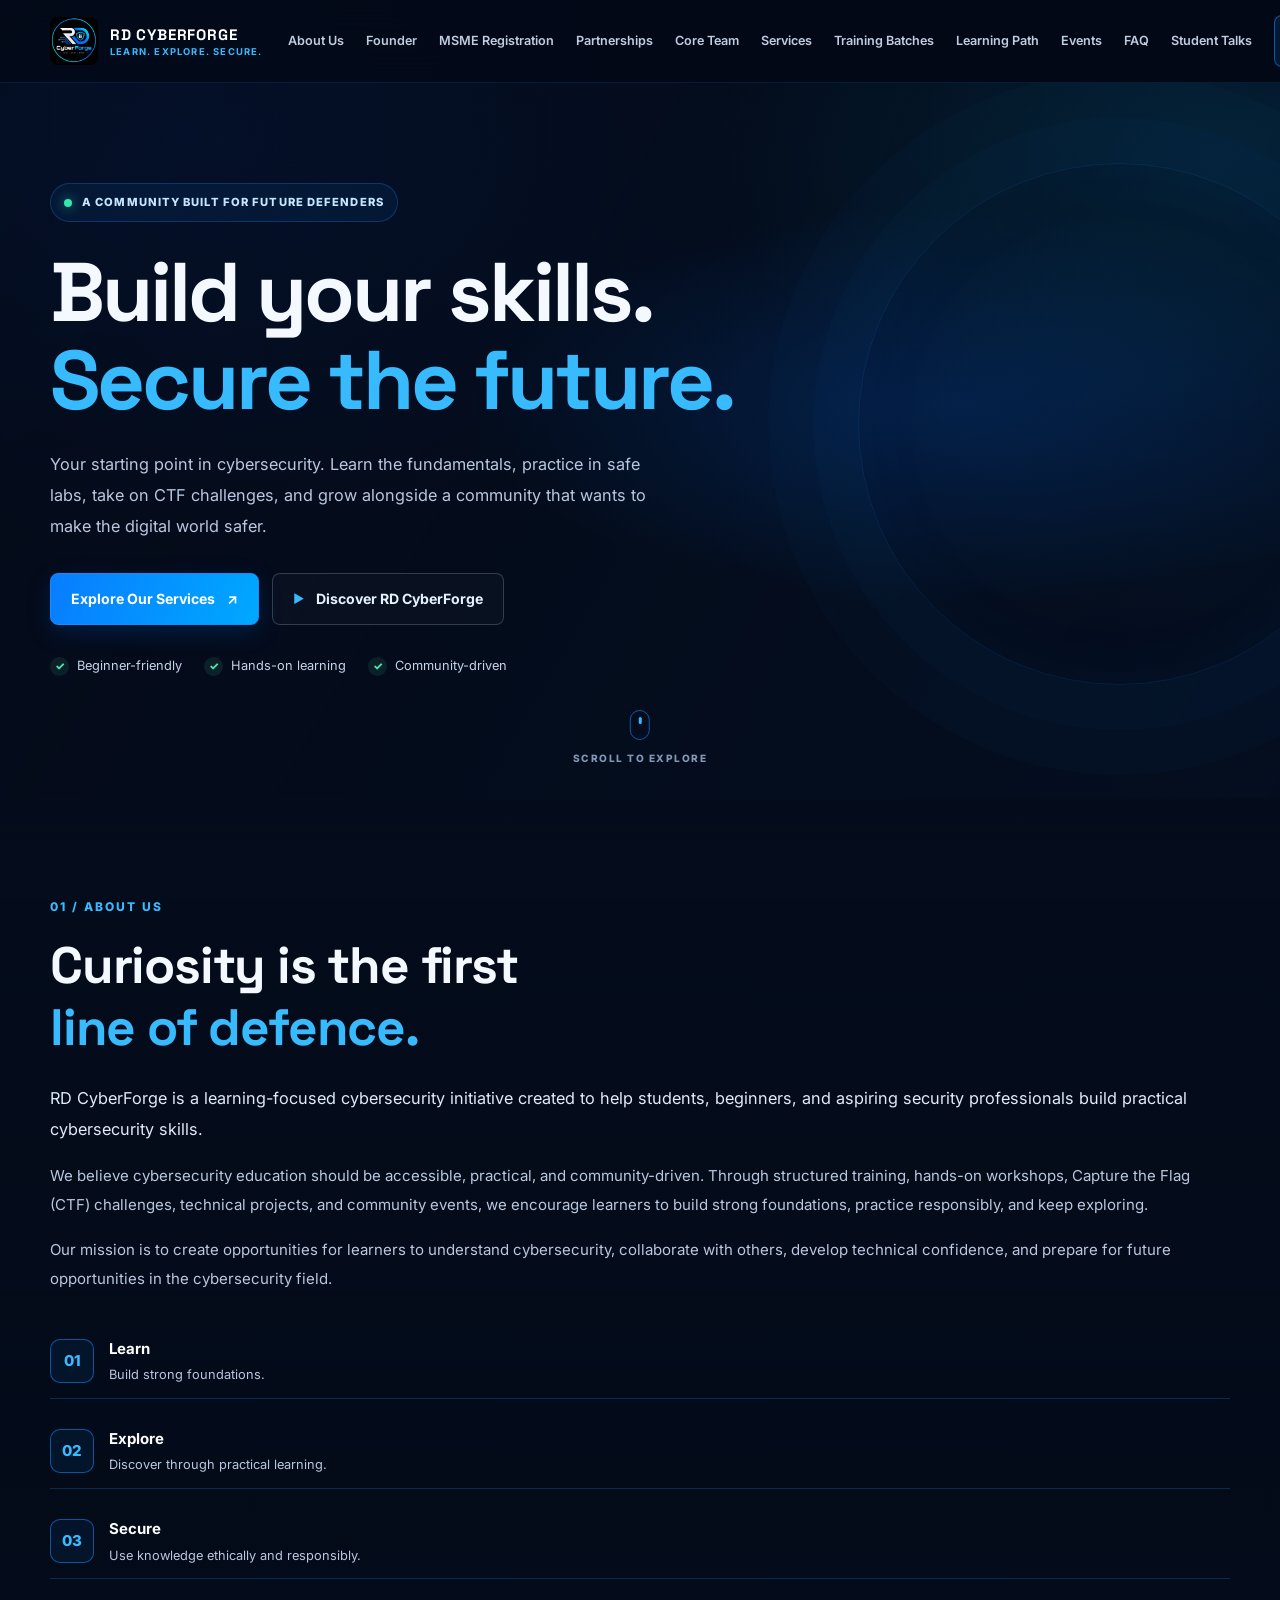
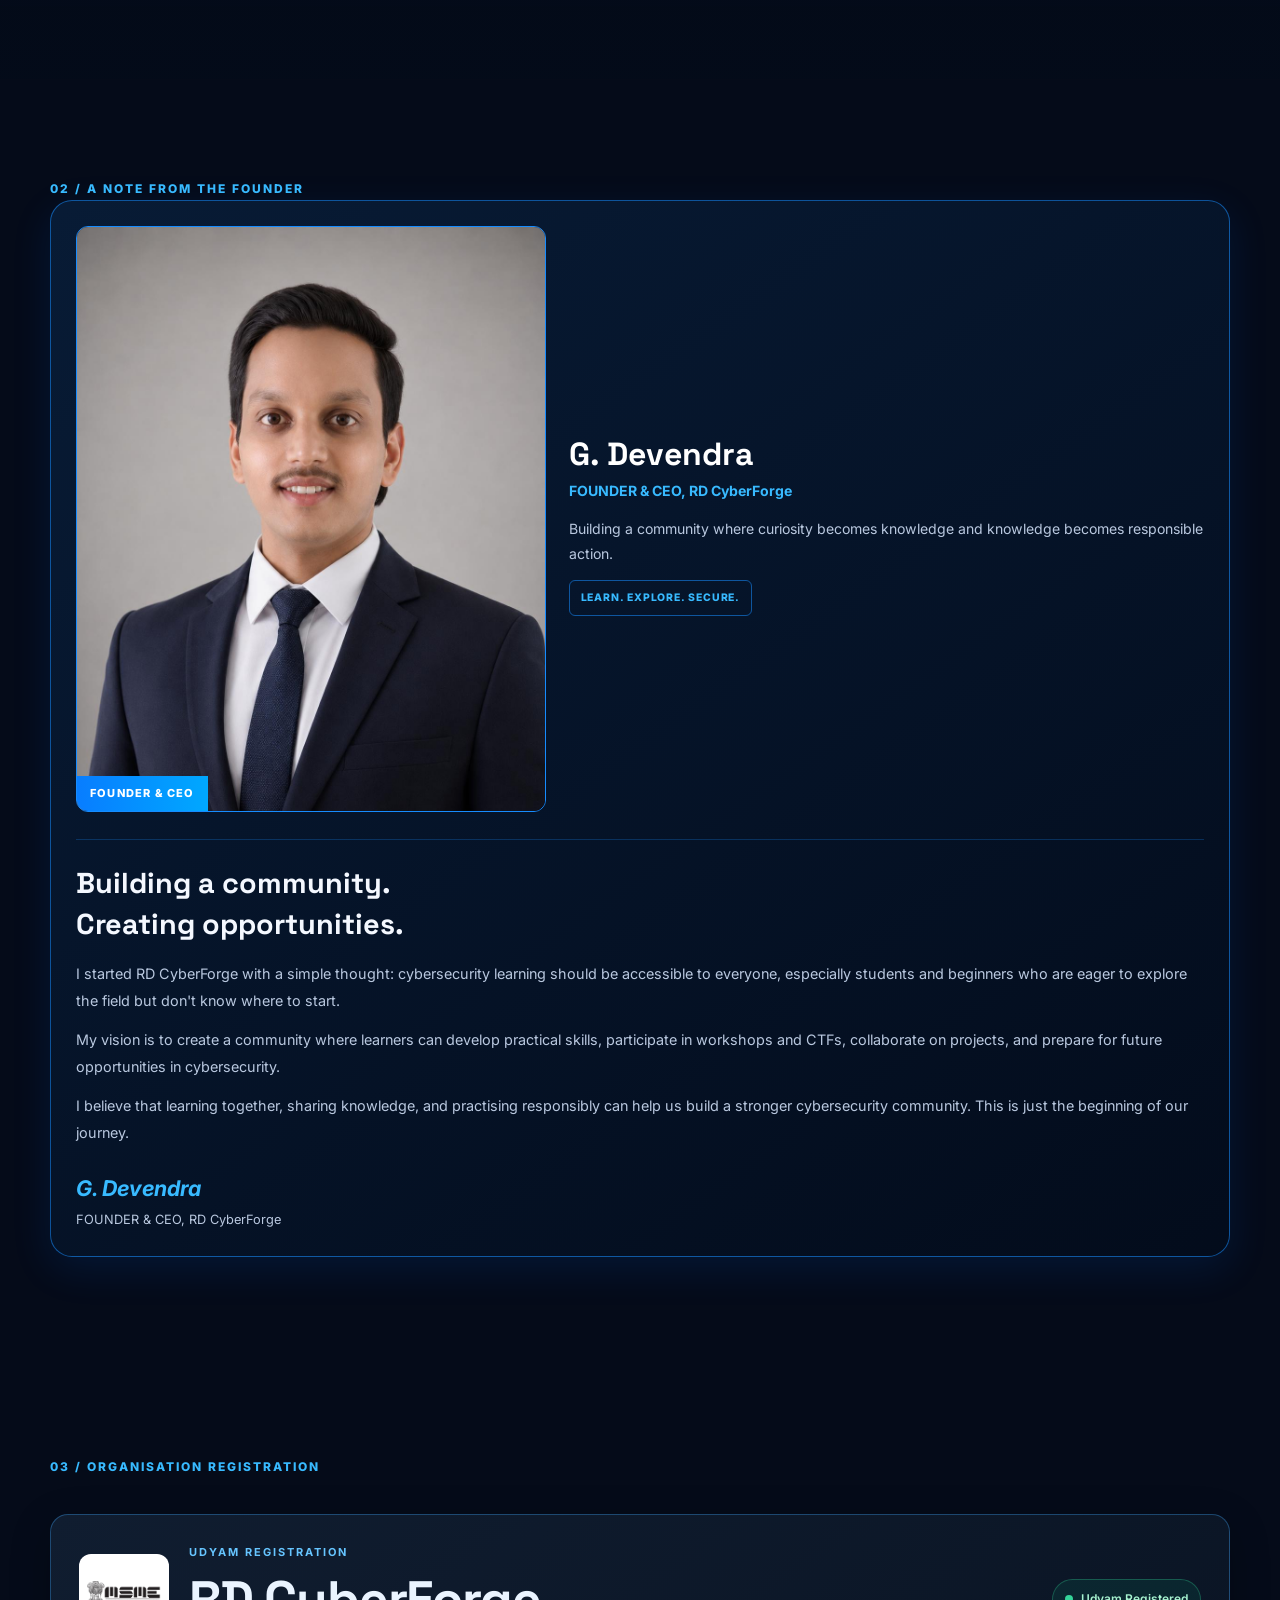
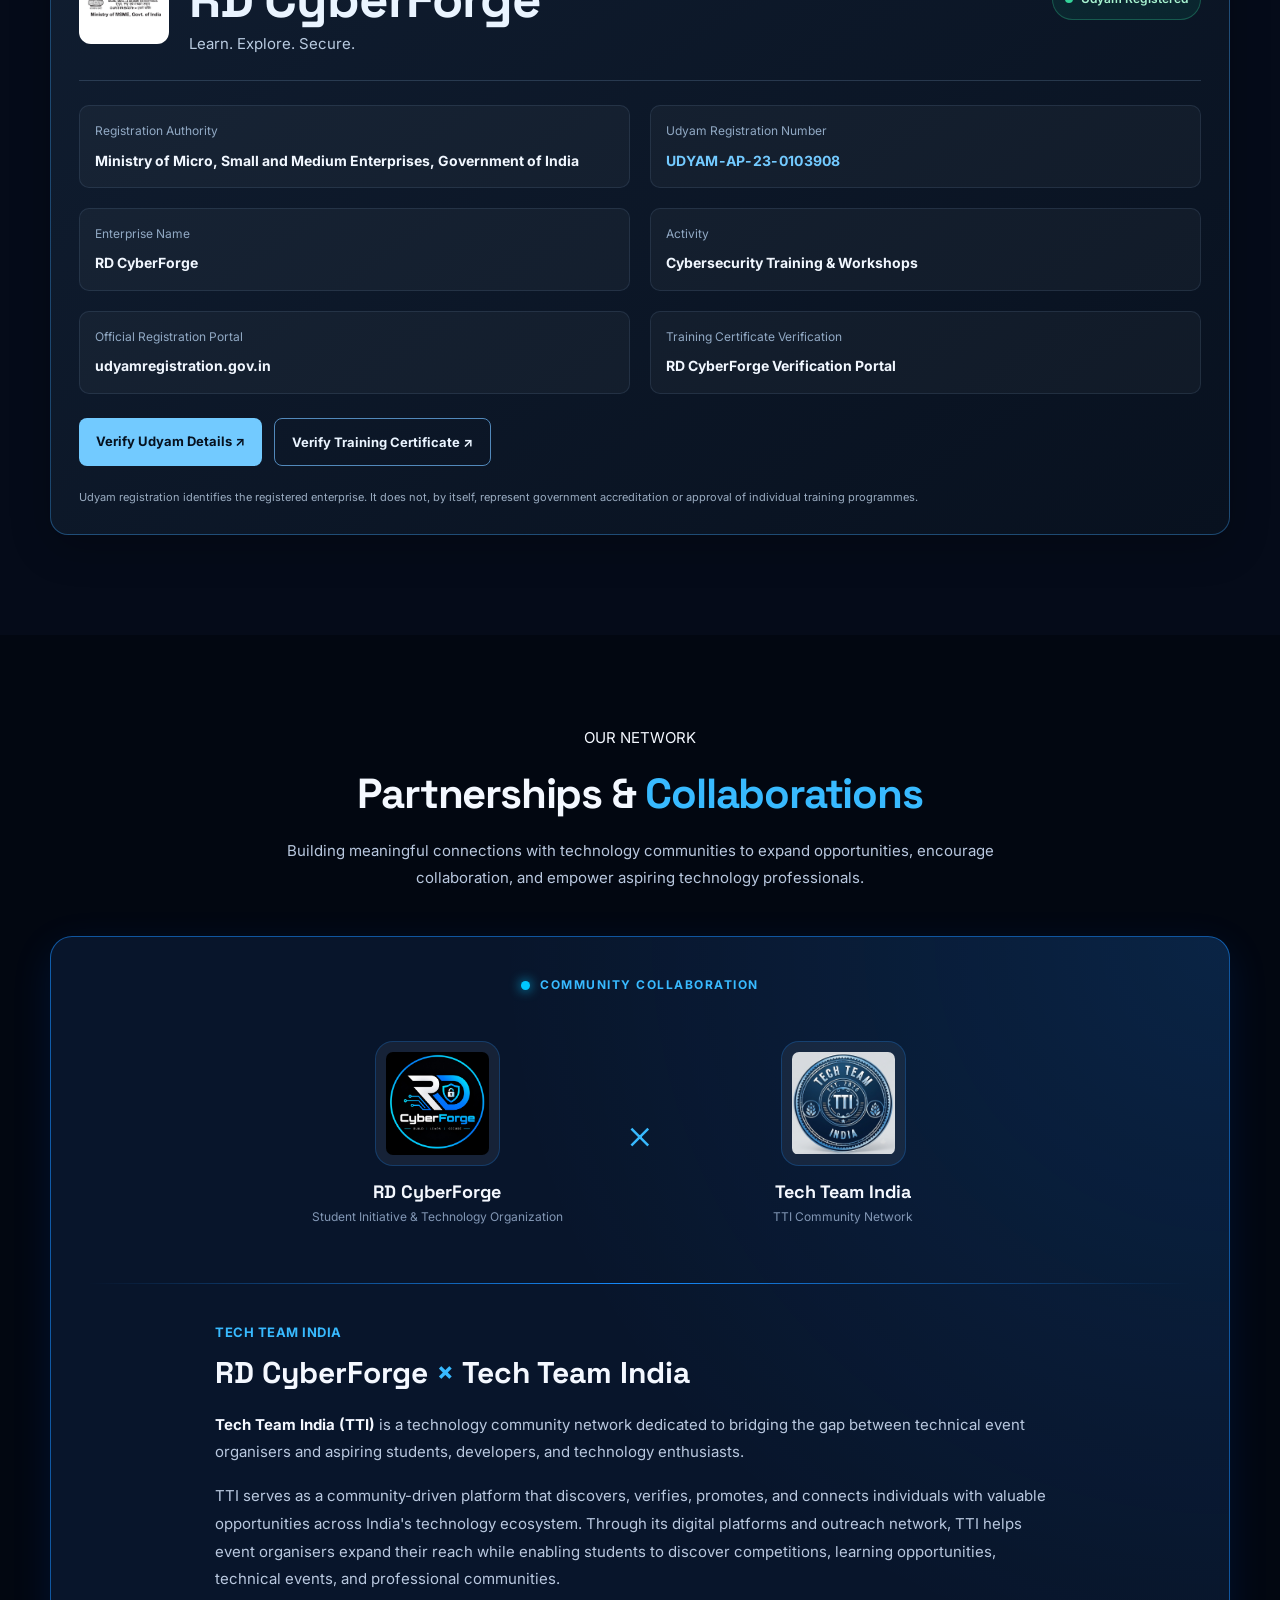
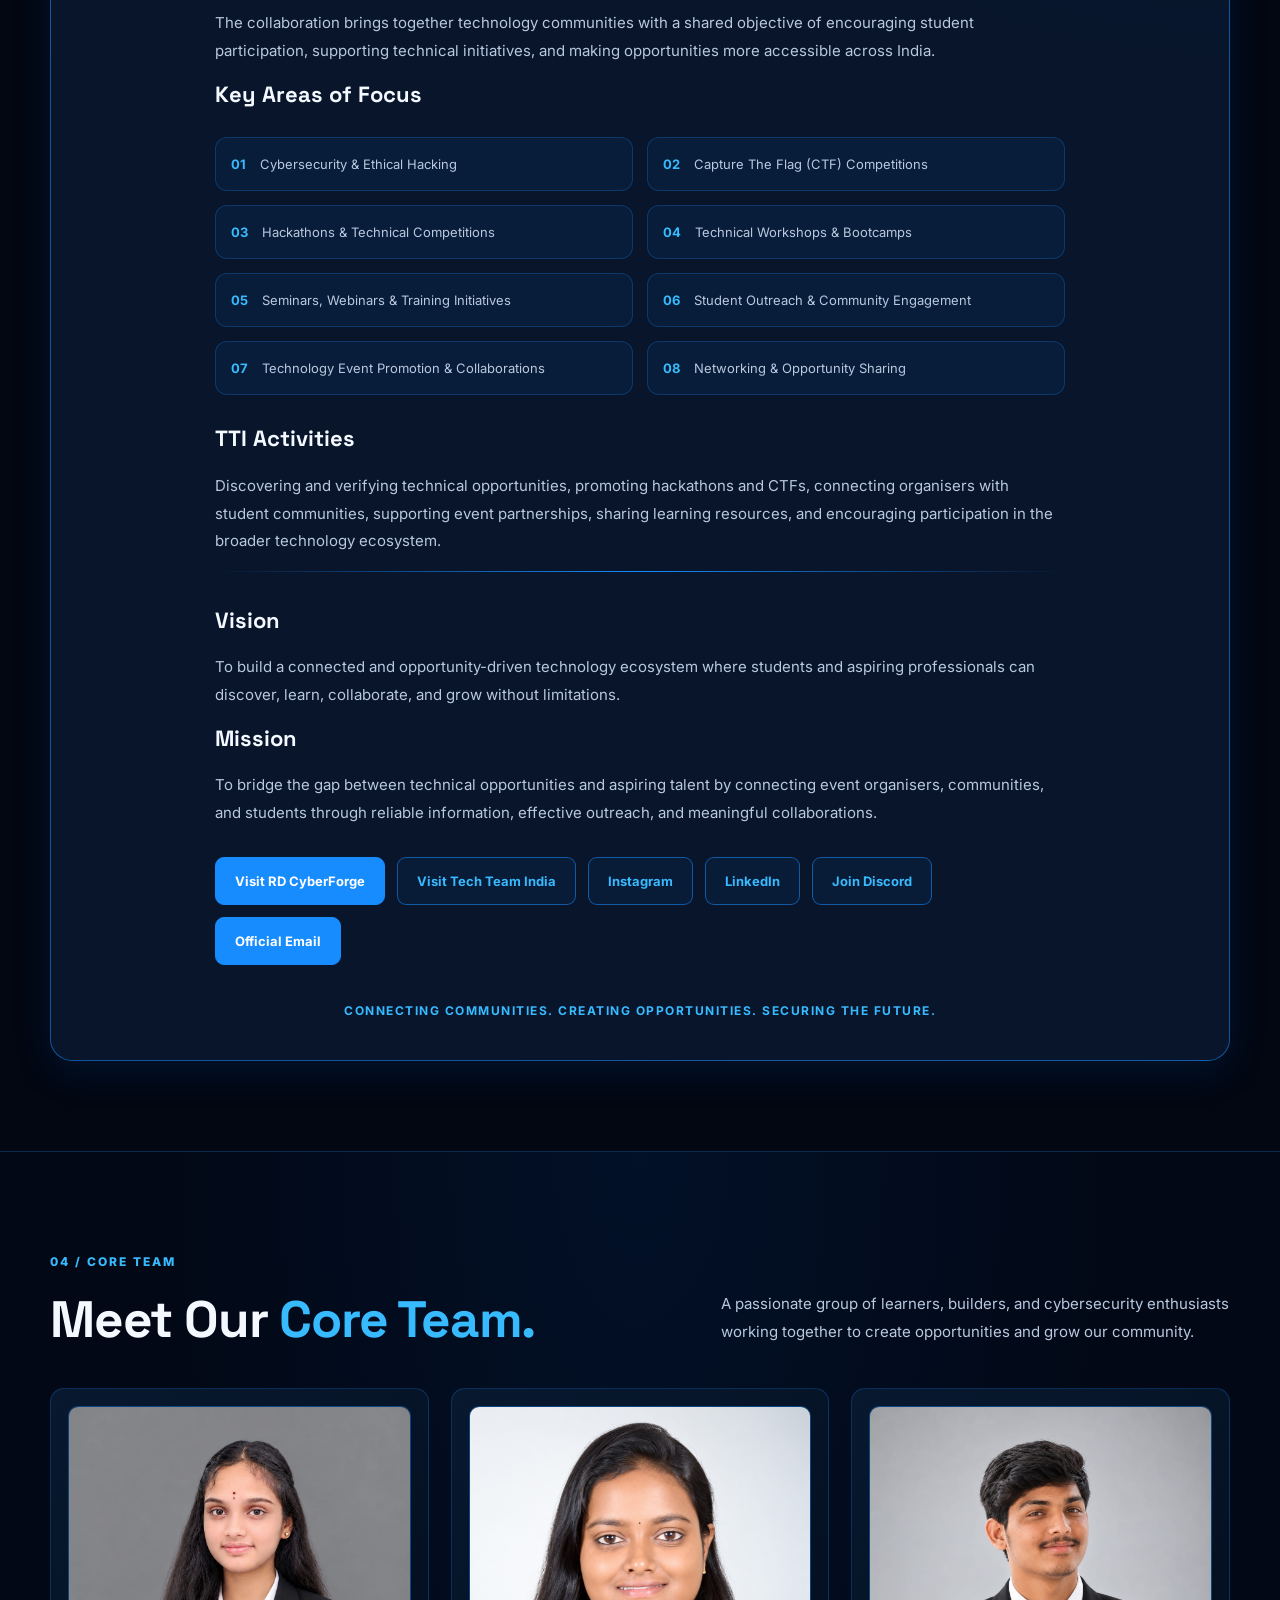
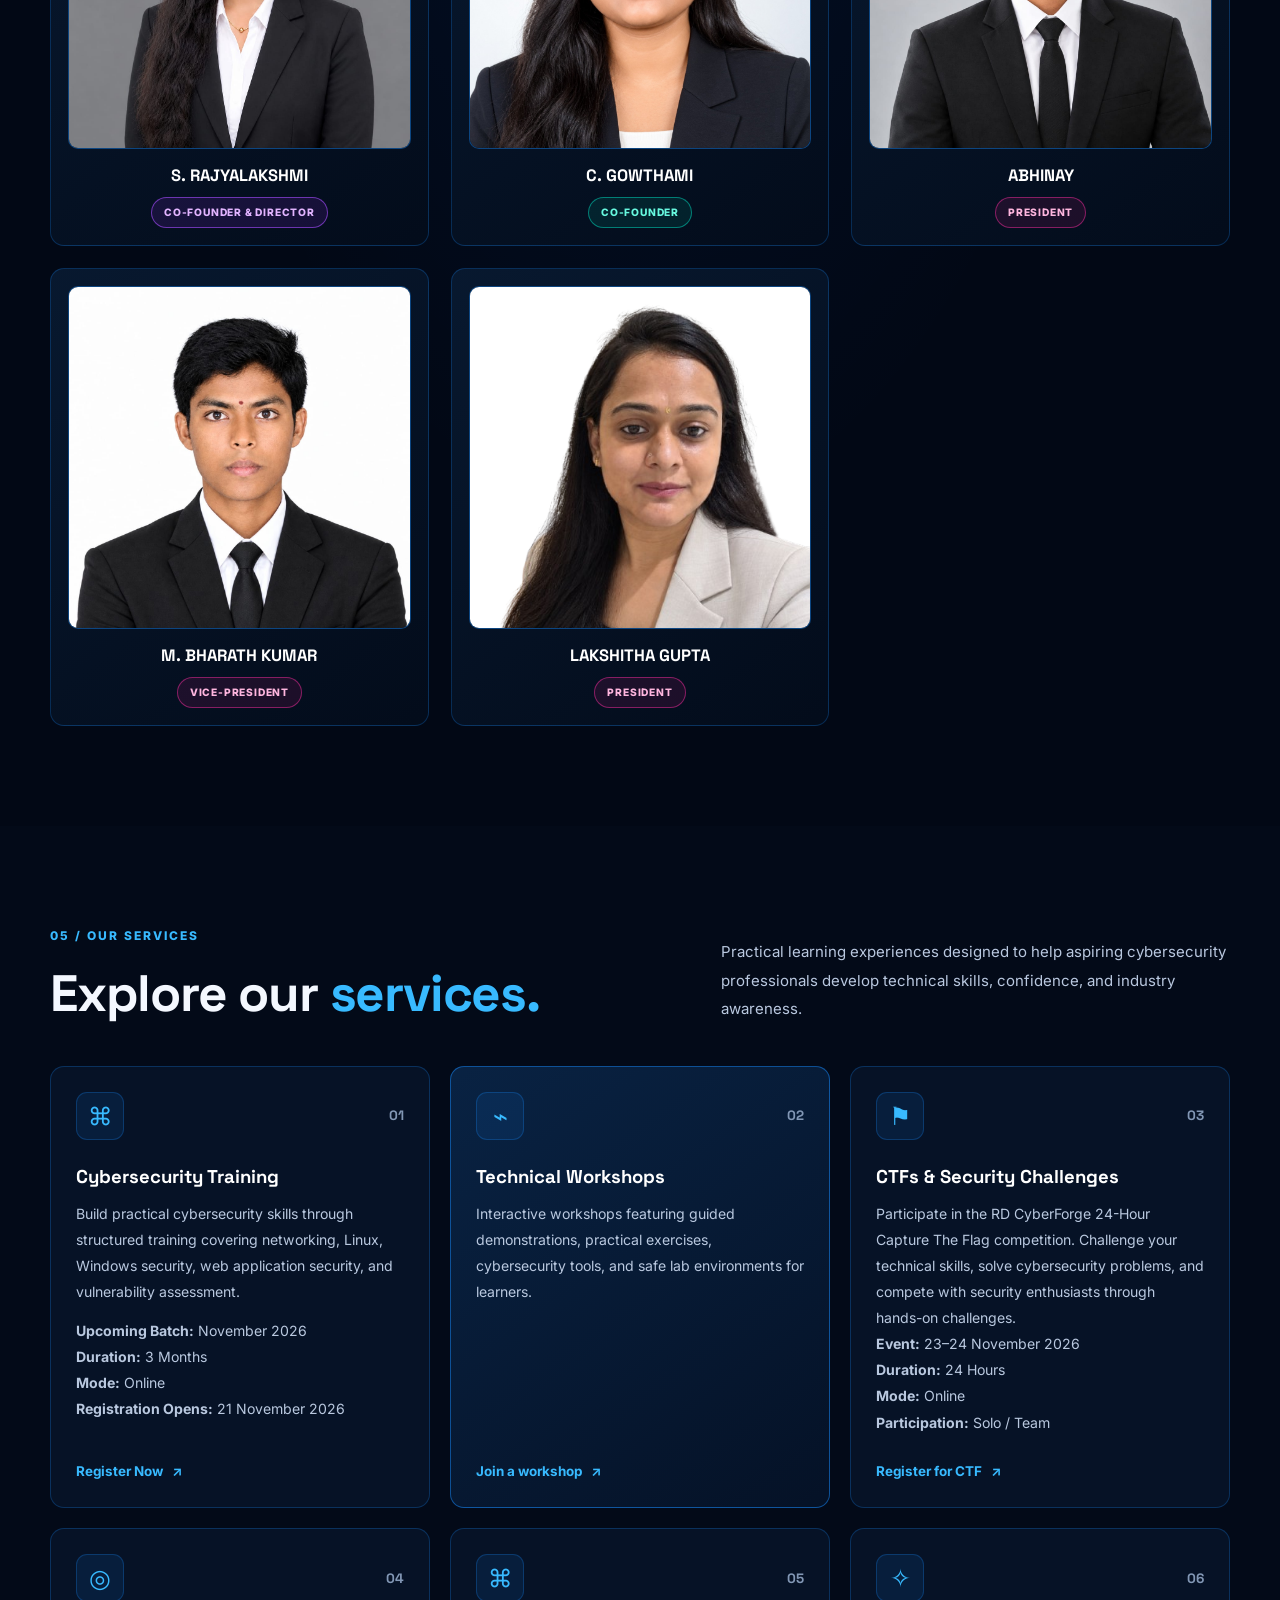
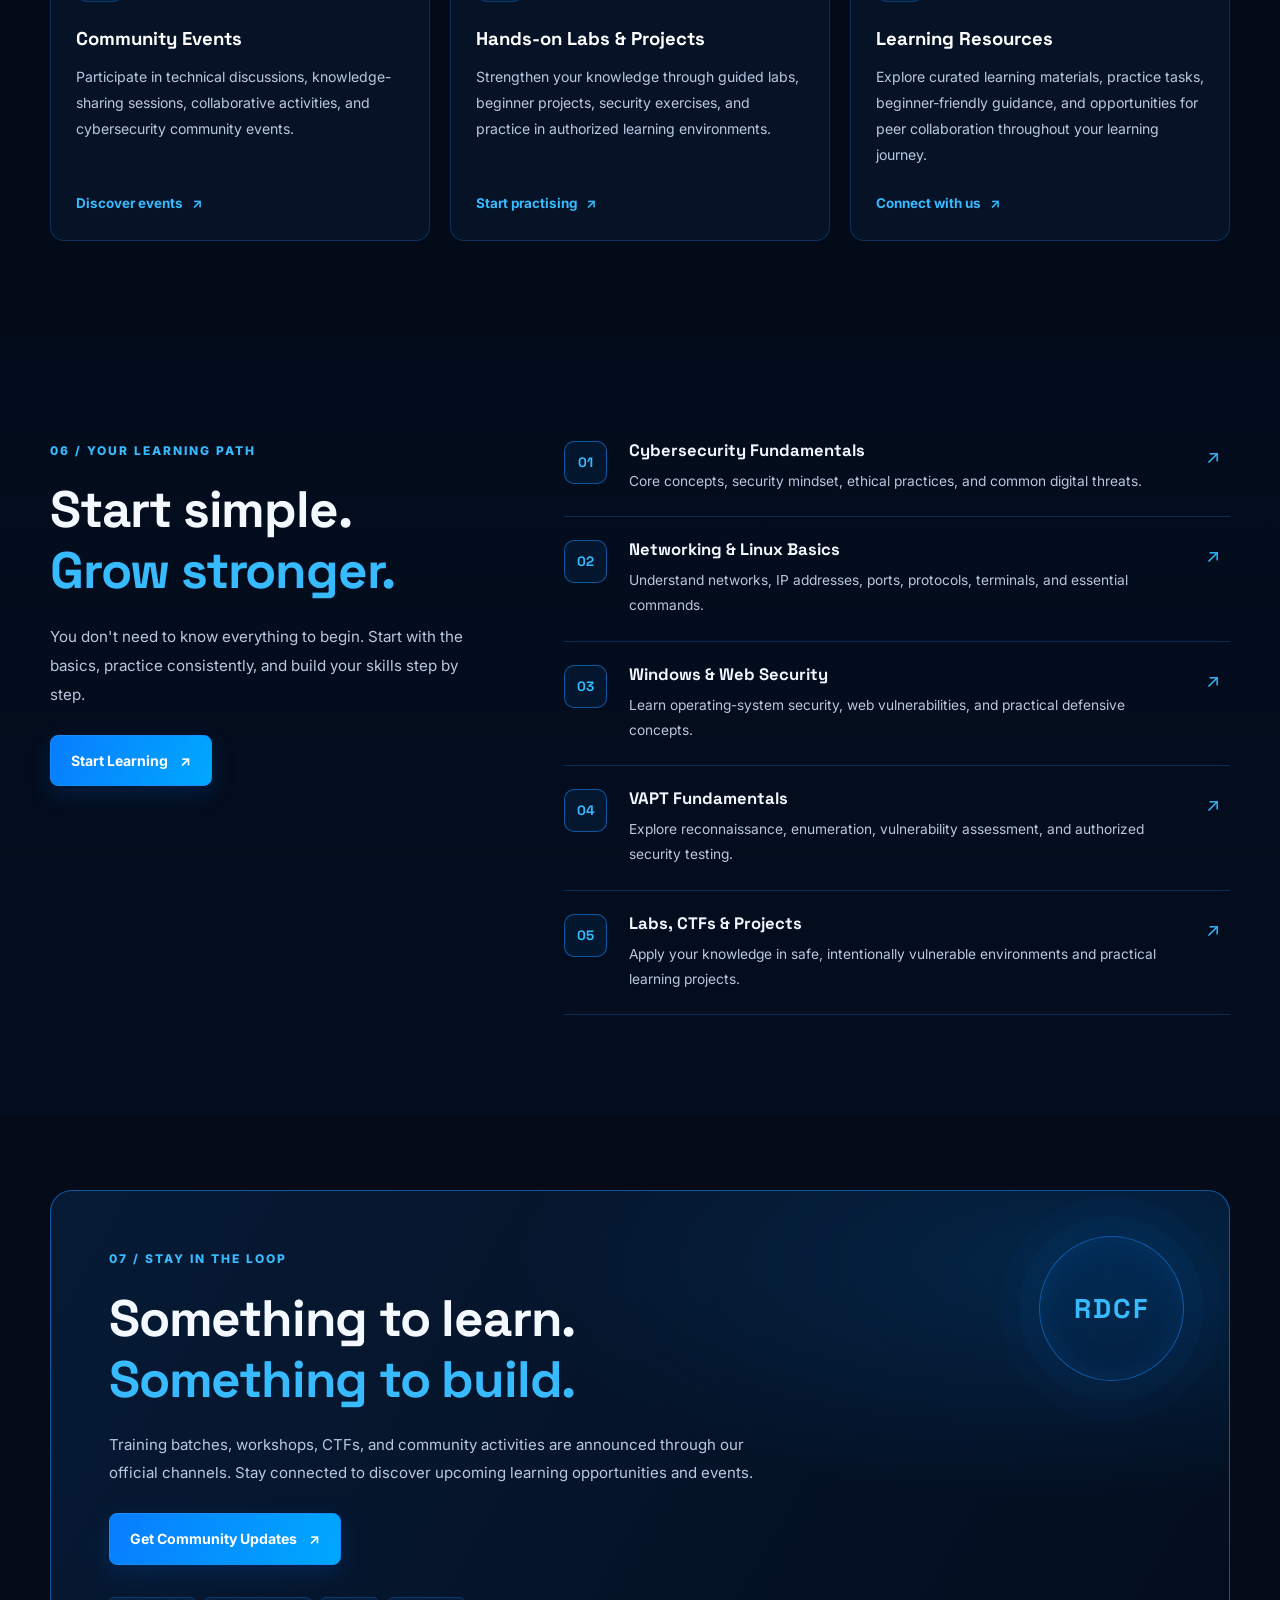
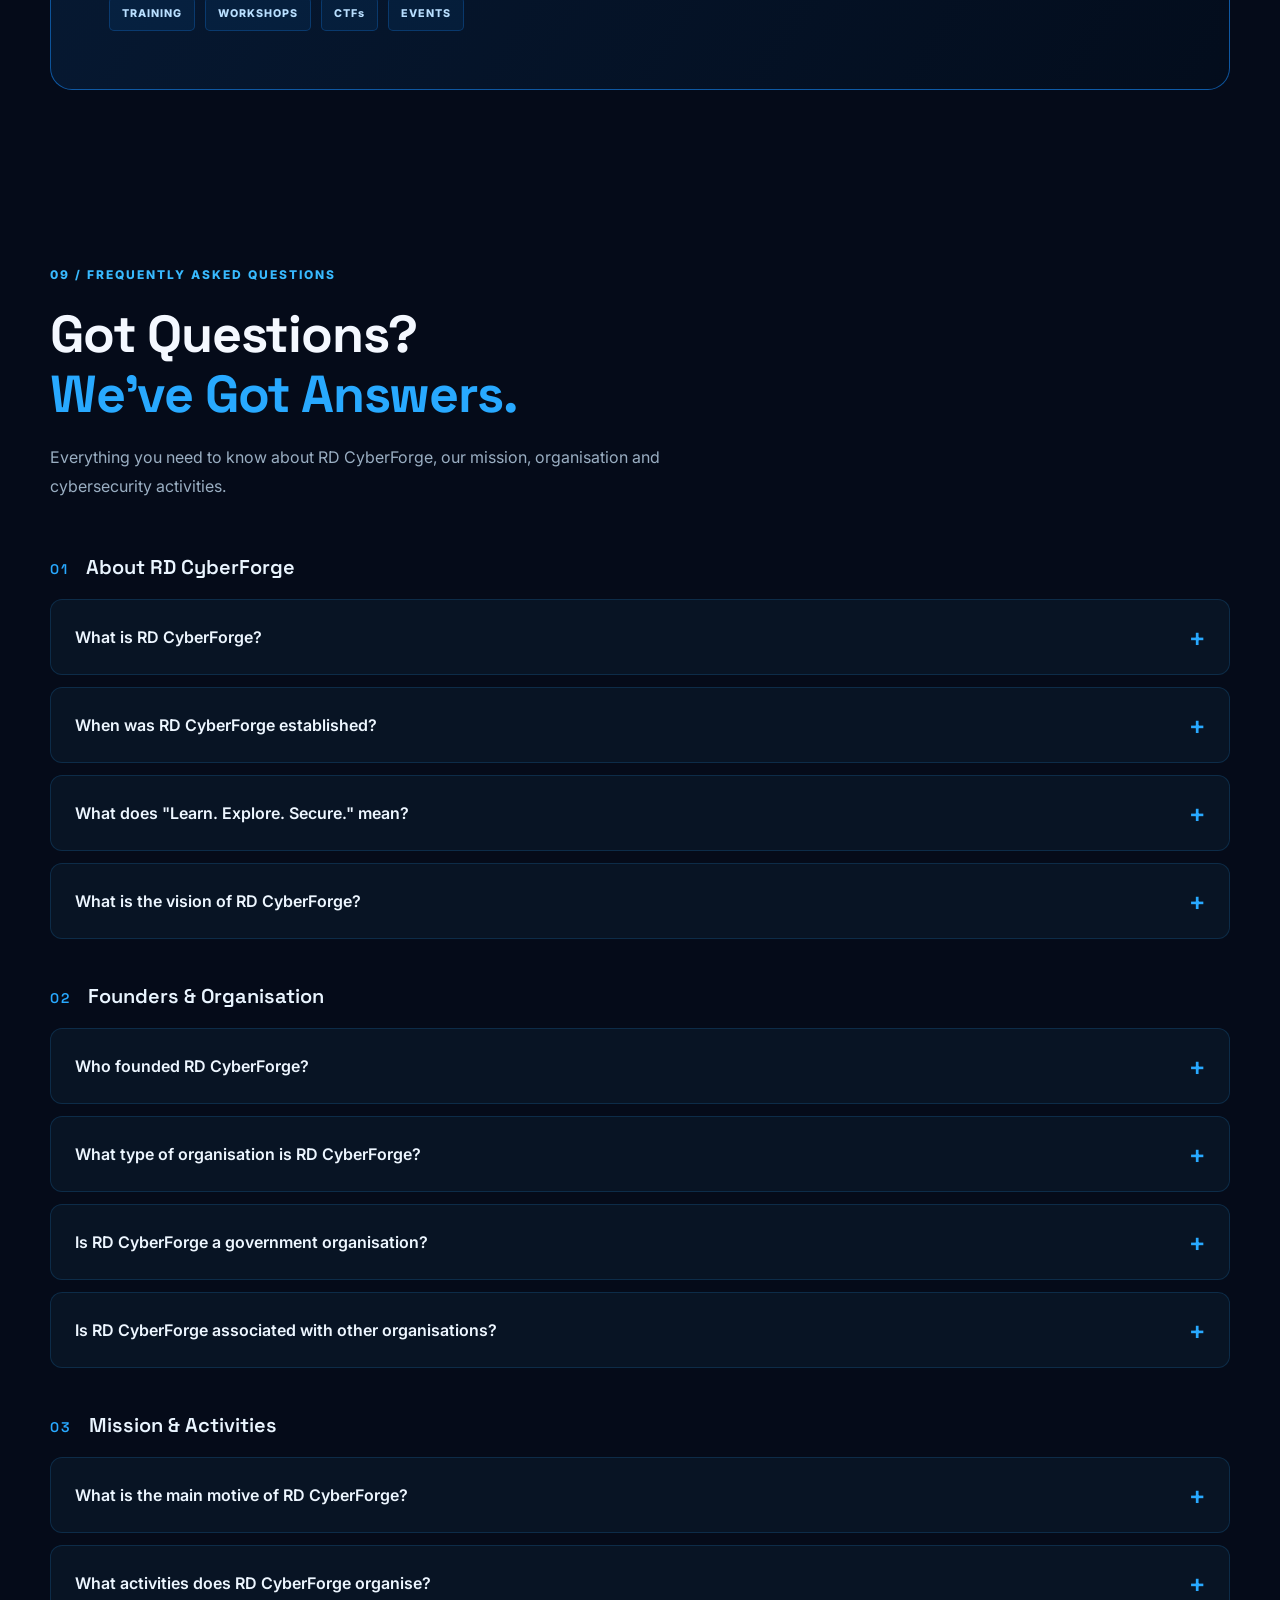
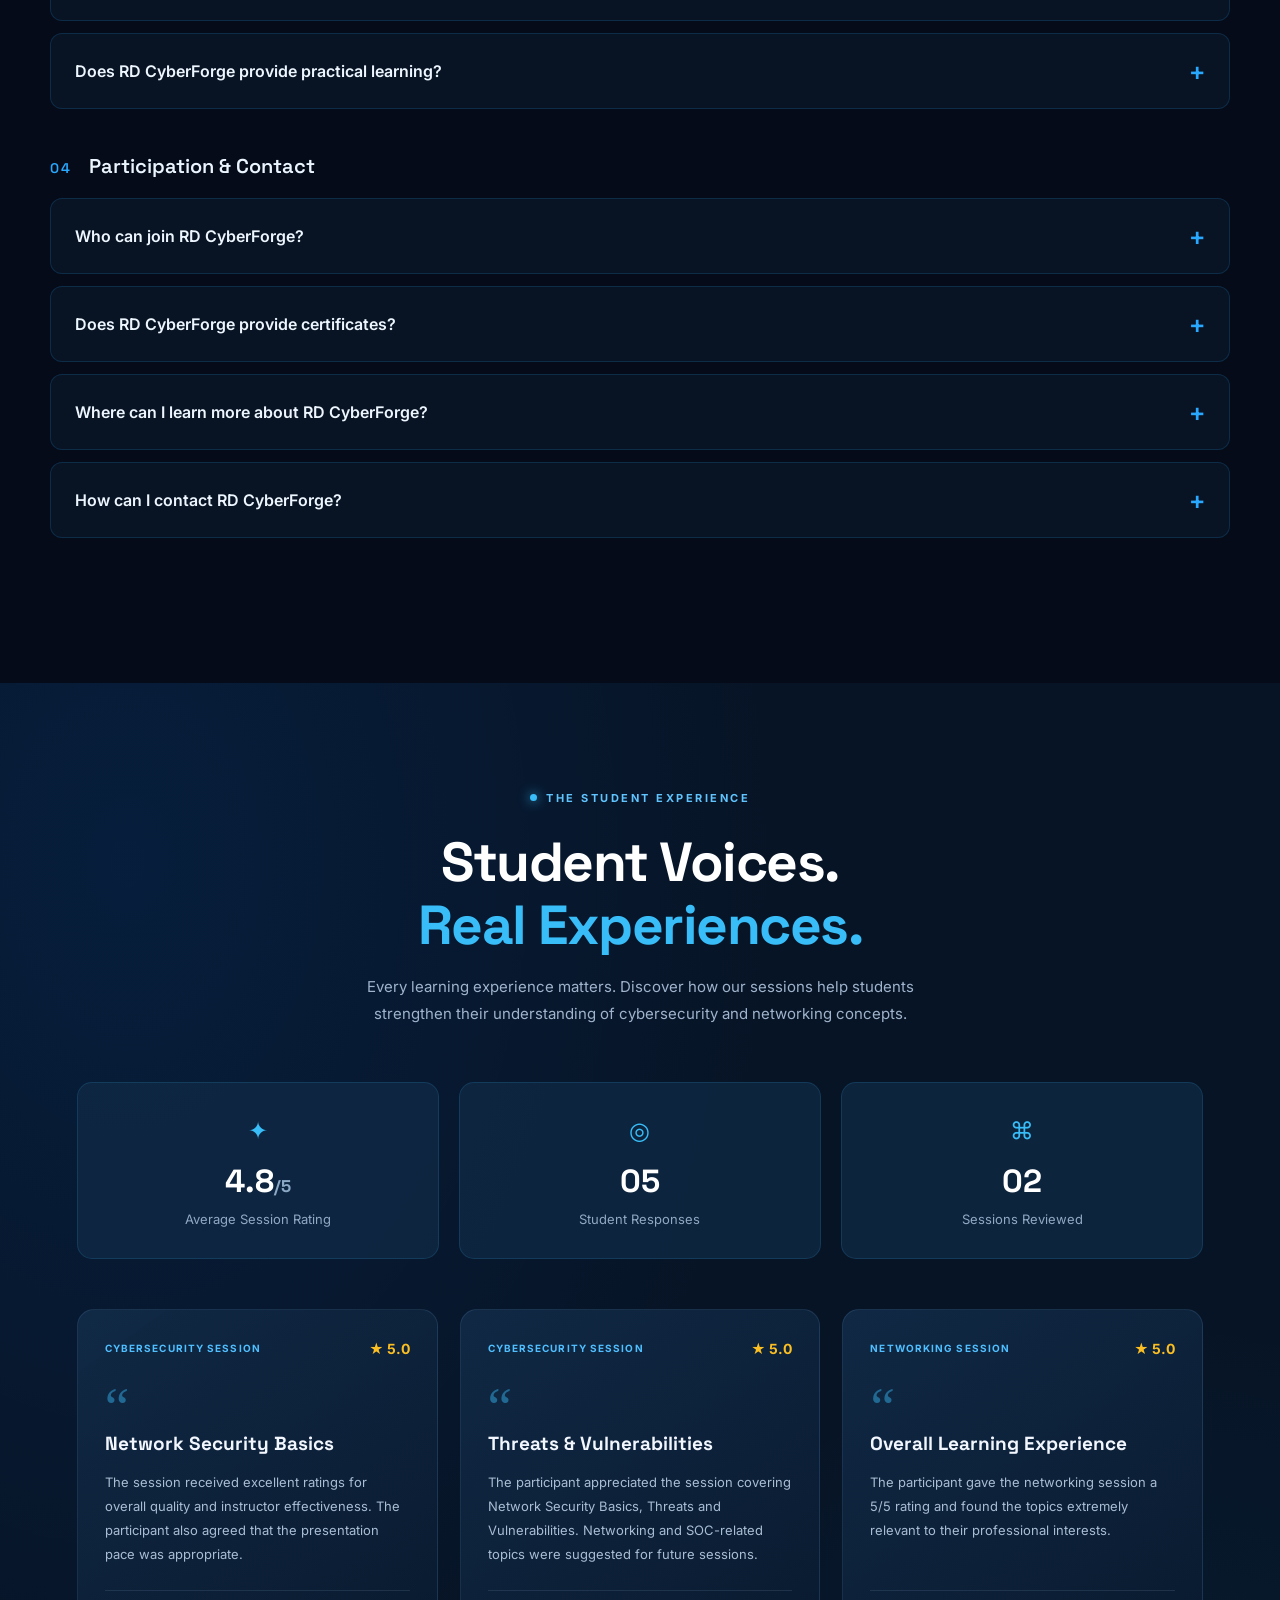
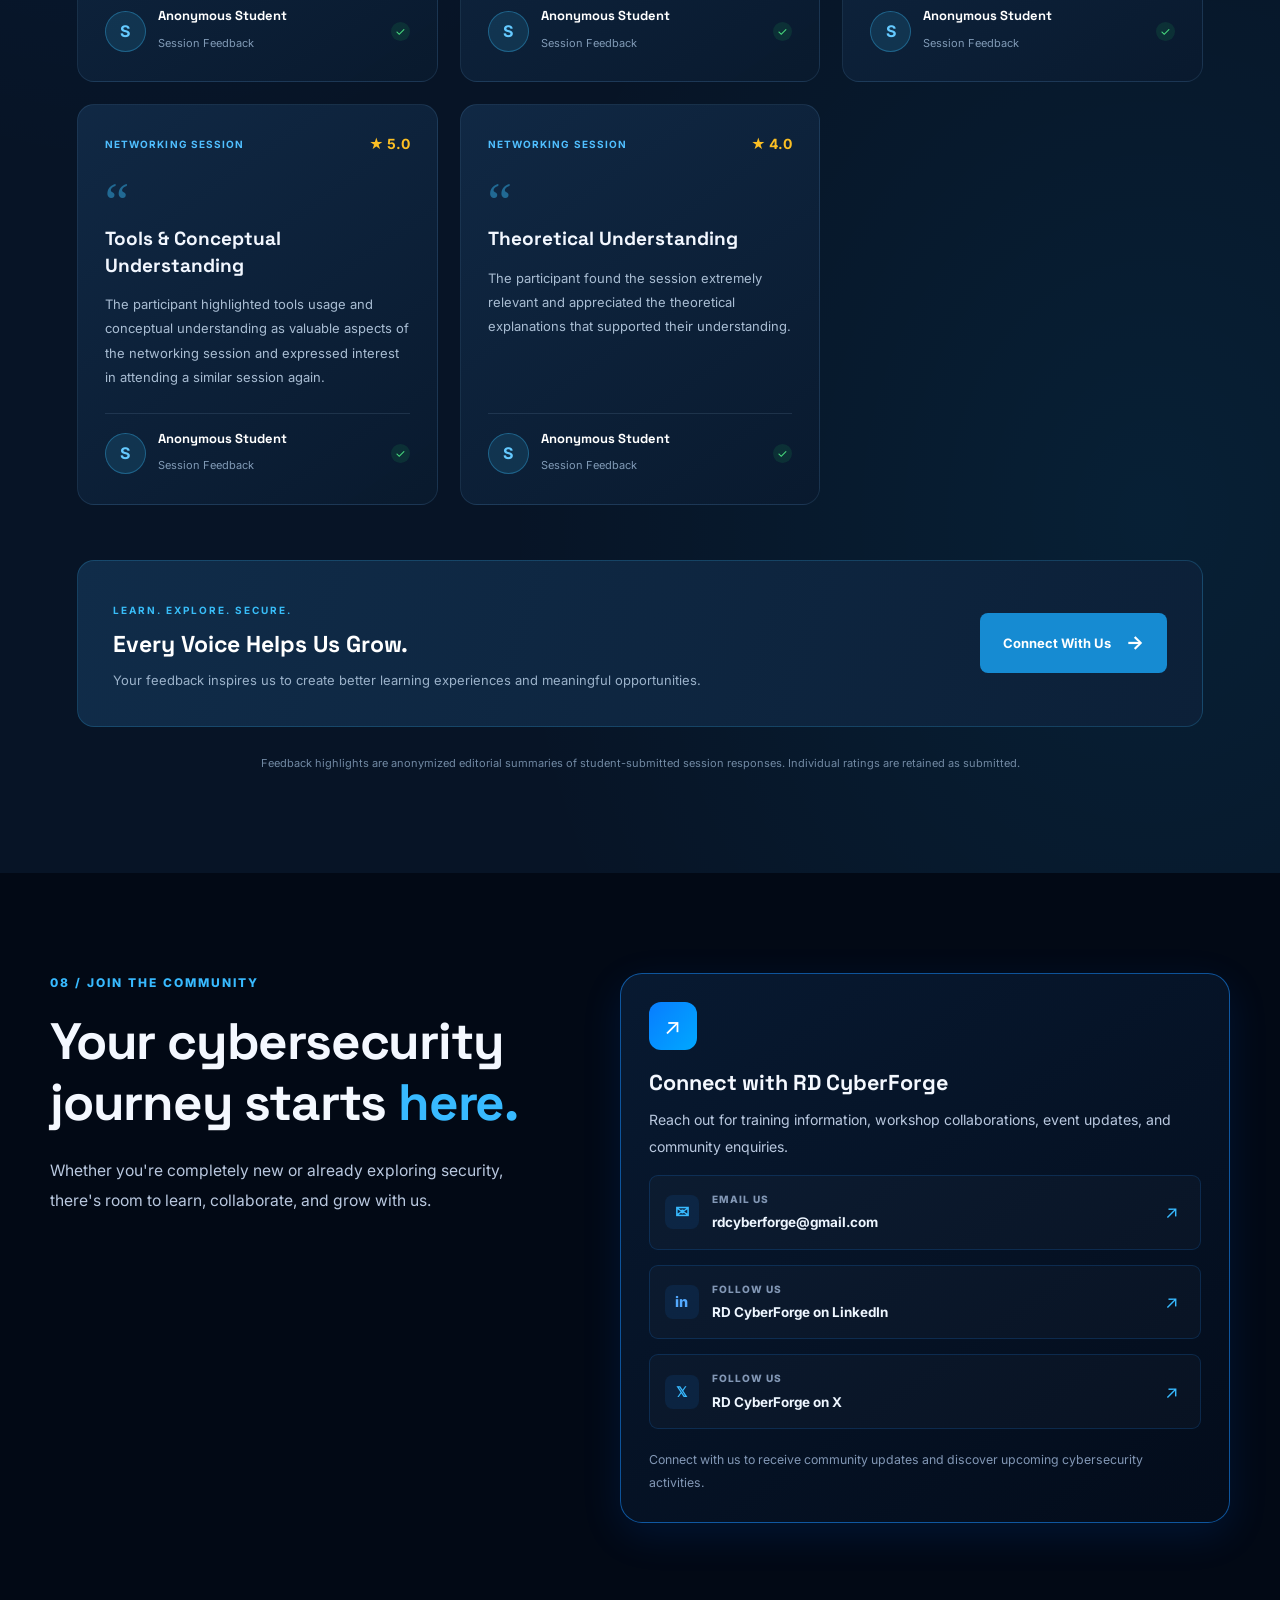
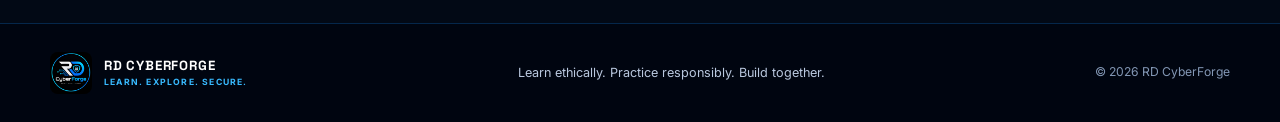
==== commit dc846e38: "commit" ====
--- a/index.html
+++ b/index.html
@@ -67,6 +67,7 @@
         <a href="#path">Learning Path</a>
         <a href="#events">Events</a>
         <a href="#faq">FAQ</a>
+        <a href="#student-talks">Student Talks</a>
         <a href="#contact" class="nav-cta">
           Join the Community <span>↗</span>
         </a>
@@ -1341,6 +1342,282 @@
 <!-- ================= END FAQ ================= -->
 
     
+<!-- =====================================================
+     RD CYBERFORGE | STUDENT TALKS
+     Place AFTER FAQ and BEFORE CONTACT
+===================================================== -->
+
+<section id="student-talks" class="rd-student-talks">
+
+    <div class="rd-st-container">
+
+        <!-- Section Heading -->
+        <div class="rd-st-heading">
+            <span class="rd-st-eyebrow">
+                <span class="rd-st-dot"></span>
+                THE STUDENT EXPERIENCE
+            </span>
+
+            <h2>
+                Student Voices.<br>
+                <span>Real Experiences.</span>
+            </h2>
+
+            <p>
+                Every learning experience matters.
+                Discover how our sessions help students
+                strengthen their understanding of cybersecurity
+                and networking concepts.
+            </p>
+        </div>
+
+        <!-- Overall Statistics -->
+        <div class="rd-st-overview">
+
+            <div class="rd-st-stat">
+                <div class="rd-st-stat-icon">✦</div>
+                <h3>4.8<span>/5</span></h3>
+                <p>Average Session Rating</p>
+            </div>
+
+            <div class="rd-st-stat">
+                <div class="rd-st-stat-icon">◎</div>
+                <h3>05</h3>
+                <p>Student Responses</p>
+            </div>
+
+            <div class="rd-st-stat">
+                <div class="rd-st-stat-icon">⌘</div>
+                <h3>02</h3>
+                <p>Sessions Reviewed</p>
+            </div>
+
+        </div>
+
+        <!-- Testimonials -->
+        <div class="rd-st-grid">
+
+            <!-- Feedback 1 -->
+            <article class="rd-st-card">
+
+                <div class="rd-st-card-head">
+                    <span class="rd-st-category">
+                        CYBERSECURITY SESSION
+                    </span>
+                    <span class="rd-st-rating">
+                        ★ 5.0
+                    </span>
+                </div>
+
+                <div class="rd-st-quote-icon">“</div>
+
+                <h3>Network Security Basics</h3>
+
+                <p class="rd-st-review">
+                    The session received excellent ratings
+                    for overall quality and instructor
+                    effectiveness. The participant also
+                    agreed that the presentation pace
+                    was appropriate.
+                </p>
+
+                <div class="rd-st-divider"></div>
+
+                <div class="rd-st-author">
+                    <div class="rd-st-avatar">S</div>
+                    <div>
+                        <h4>Anonymous Student</h4>
+                        <span>Session Feedback</span>
+                    </div>
+                    <span class="rd-st-verified">✓</span>
+                </div>
+
+            </article>
+
+            <!-- Feedback 2 -->
+            <article class="rd-st-card">
+
+                <div class="rd-st-card-head">
+                    <span class="rd-st-category">
+                        CYBERSECURITY SESSION
+                    </span>
+                    <span class="rd-st-rating">
+                        ★ 5.0
+                    </span>
+                </div>
+
+                <div class="rd-st-quote-icon">“</div>
+
+                <h3>Threats & Vulnerabilities</h3>
+
+                <p class="rd-st-review">
+                    The participant appreciated the
+                    session covering Network Security
+                    Basics, Threats and Vulnerabilities.
+                    Networking and SOC-related topics
+                    were suggested for future sessions.
+                </p>
+
+                <div class="rd-st-divider"></div>
+
+                <div class="rd-st-author">
+                    <div class="rd-st-avatar">S</div>
+                    <div>
+                        <h4>Anonymous Student</h4>
+                        <span>Session Feedback</span>
+                    </div>
+                    <span class="rd-st-verified">✓</span>
+                </div>
+
+            </article>
+
+            <!-- Feedback 3 -->
+            <article class="rd-st-card">
+
+                <div class="rd-st-card-head">
+                    <span class="rd-st-category">
+                        NETWORKING SESSION
+                    </span>
+                    <span class="rd-st-rating">
+                        ★ 5.0
+                    </span>
+                </div>
+
+                <div class="rd-st-quote-icon">“</div>
+
+                <h3>Overall Learning Experience</h3>
+
+                <p class="rd-st-review">
+                    The participant gave the networking
+                    session a 5/5 rating and found the
+                    topics extremely relevant to their
+                    professional interests.
+                </p>
+
+                <div class="rd-st-divider"></div>
+
+                <div class="rd-st-author">
+                    <div class="rd-st-avatar">S</div>
+                    <div>
+                        <h4>Anonymous Student</h4>
+                        <span>Session Feedback</span>
+                    </div>
+                    <span class="rd-st-verified">✓</span>
+                </div>
+
+            </article>
+
+            <!-- Feedback 4 -->
+            <article class="rd-st-card">
+
+                <div class="rd-st-card-head">
+                    <span class="rd-st-category">
+                        NETWORKING SESSION
+                    </span>
+                    <span class="rd-st-rating">
+                        ★ 5.0
+                    </span>
+                </div>
+
+                <div class="rd-st-quote-icon">“</div>
+
+                <h3>Tools & Conceptual Understanding</h3>
+
+                <p class="rd-st-review">
+                    The participant highlighted tools
+                    usage and conceptual understanding
+                    as valuable aspects of the networking
+                    session and expressed interest in
+                    attending a similar session again.
+                </p>
+
+                <div class="rd-st-divider"></div>
+
+                <div class="rd-st-author">
+                    <div class="rd-st-avatar">S</div>
+                    <div>
+                        <h4>Anonymous Student</h4>
+                        <span>Session Feedback</span>
+                    </div>
+                    <span class="rd-st-verified">✓</span>
+                </div>
+
+            </article>
+
+            <!-- Feedback 5 -->
+            <article class="rd-st-card">
+
+                <div class="rd-st-card-head">
+                    <span class="rd-st-category">
+                        NETWORKING SESSION
+                    </span>
+                    <span class="rd-st-rating">
+                        ★ 4.0
+                    </span>
+                </div>
+
+                <div class="rd-st-quote-icon">“</div>
+
+                <h3>Theoretical Understanding</h3>
+
+                <p class="rd-st-review">
+                    The participant found the session
+                    extremely relevant and appreciated
+                    the theoretical explanations that
+                    supported their understanding.
+                </p>
+
+                <div class="rd-st-divider"></div>
+
+                <div class="rd-st-author">
+                    <div class="rd-st-avatar">S</div>
+                    <div>
+                        <h4>Anonymous Student</h4>
+                        <span>Session Feedback</span>
+                    </div>
+                    <span class="rd-st-verified">✓</span>
+                </div>
+
+            </article>
+
+        </div>
+
+        <!-- Bottom Message -->
+        <div class="rd-st-bottom">
+
+            <div>
+                <span class="rd-st-bottom-label">
+                    LEARN. EXPLORE. SECURE.
+                </span>
+
+                <h3>Every Voice Helps Us Grow.</h3>
+
+                <p>
+                    Your feedback inspires us to create
+                    better learning experiences and
+                    meaningful opportunities.
+                </p>
+            </div>
+
+            <a href="#contact" class="rd-st-contact-btn">
+                Connect With Us
+                <span>→</span>
+            </a>
+
+        </div>
+
+        <p class="rd-st-disclaimer">
+            Feedback highlights are anonymized editorial
+            summaries of student-submitted session responses.
+            Individual ratings are retained as submitted.
+        </p>
+
+    </div>
+
+</section>
+
+<!-- END RD CYBERFORGE STUDENT TALKS -->
+
 <!-- ==================================================
      SECTION 08: CONTACT
      ================================================== -->
--- a/style.css
+++ b/style.css
@@ -4251,4 +4251,381 @@
     width: 100%;
     box-sizing: border-box;
   }
-}+}
+
+/* =====================================================
+   RD CYBERFORGE - STUDENT TALKS
+===================================================== */
+
+.rd-student-talks {
+    position: relative;
+    overflow: hidden;
+    padding: 100px 6%;
+    background:
+        radial-gradient(
+            ellipse at 10% 10%,
+            rgba(0, 119, 255, 0.10),
+            transparent 40%
+        ),
+        radial-gradient(
+            ellipse at 90% 80%,
+            rgba(0, 190, 255, 0.07),
+            transparent 40%
+        ),
+        #071426;
+    color: #ffffff;
+}
+
+.rd-st-container {
+    max-width: 1200px;
+    margin: 0 auto;
+}
+
+/* Heading */
+
+.rd-st-heading {
+    text-align: center;
+    max-width: 720px;
+    margin: 0 auto 55px;
+}
+
+.rd-st-eyebrow {
+    display: inline-flex;
+    align-items: center;
+    gap: 9px;
+    color: #60c5ff;
+    font-size: 11px;
+    font-weight: 700;
+    letter-spacing: 2.5px;
+}
+
+.rd-st-dot {
+    width: 7px;
+    height: 7px;
+    background: #38bdf8;
+    border-radius: 50%;
+    box-shadow: 0 0 12px #38bdf8;
+}
+
+.rd-st-heading h2 {
+    margin: 22px 0 16px;
+    font-size: clamp(35px, 5vw, 55px);
+    font-weight: 800;
+    line-height: 1.15;
+    letter-spacing: -1.5px;
+}
+
+.rd-st-heading h2 span {
+    color: #38bdf8;
+}
+
+.rd-st-heading p {
+    color: #9fb4cc;
+    font-size: 15px;
+    line-height: 1.8;
+    max-width: 600px;
+    margin: auto;
+}
+
+/* Overview Statistics */
+
+.rd-st-overview {
+    display: grid;
+    grid-template-columns: repeat(3, 1fr);
+    gap: 20px;
+    margin-bottom: 50px;
+}
+
+.rd-st-stat {
+    text-align: center;
+    padding: 28px 20px;
+    background: rgba(17, 42, 70, 0.75);
+    border: 1px solid rgba(56, 189, 248, 0.15);
+    border-radius: 15px;
+    transition: 0.3s ease;
+}
+
+.rd-st-stat:hover {
+    border-color: #38bdf8;
+    transform: translateY(-5px);
+}
+
+.rd-st-stat-icon {
+    color: #38bdf8;
+    font-size: 24px;
+    margin-bottom: 10px;
+}
+
+.rd-st-stat h3 {
+    font-size: 32px;
+    color: #ffffff;
+    margin: 0 0 7px;
+    font-weight: 800;
+}
+
+.rd-st-stat h3 span {
+    font-size: 17px;
+    color: #8ba8c5;
+}
+
+.rd-st-stat p {
+    margin: 0;
+    color: #91a9c3;
+    font-size: 13px;
+}
+
+/* Testimonial Grid */
+
+.rd-st-grid {
+    display: grid;
+    grid-template-columns: repeat(3, minmax(0, 1fr));
+    gap: 22px;
+}
+
+/* Testimonial Cards */
+
+.rd-st-card {
+    position: relative;
+    display: flex;
+    flex-direction: column;
+    padding: 27px;
+    min-height: 315px;
+    background: linear-gradient(
+        145deg,
+        rgba(17, 42, 70, 0.96),
+        rgba(9, 26, 46, 0.98)
+    );
+    border: 1px solid rgba(103, 157, 205, 0.16);
+    border-radius: 17px;
+    transition: transform 0.3s ease,
+                border-color 0.3s ease,
+                box-shadow 0.3s ease;
+}
+
+.rd-st-card:hover {
+    transform: translateY(-7px);
+    border-color: rgba(56, 189, 248, 0.65);
+    box-shadow: 0 15px 40px rgba(0, 0, 0, 0.25);
+}
+
+.rd-st-card-head {
+    display: flex;
+    justify-content: space-between;
+    align-items: center;
+    gap: 8px;
+}
+
+.rd-st-category {
+    color: #50bfff;
+    font-size: 10px;
+    font-weight: 700;
+    letter-spacing: 1.1px;
+}
+
+.rd-st-rating {
+    color: #fbbf24;
+    font-size: 14px;
+    font-weight: 700;
+    white-space: nowrap;
+}
+
+.rd-st-quote-icon {
+    color: rgba(56, 189, 248, 0.45);
+    font-family: Georgia, serif;
+    font-size: 55px;
+    line-height: 1;
+    height: 43px;
+    margin-top: 19px;
+}
+
+.rd-st-card h3 {
+    color: #f2f7ff;
+    font-size: 19px;
+    line-height: 1.4;
+    margin: 8px 0 13px;
+}
+
+.rd-st-review {
+    color: #a9bdd3;
+    font-size: 13px;
+    line-height: 1.85;
+    margin: 0 0 24px;
+    flex: 1;
+}
+
+/* Student Identity */
+
+.rd-st-divider {
+    height: 1px;
+    width: 100%;
+    background: rgba(140, 173, 205, 0.15);
+    margin-bottom: 17px;
+}
+
+.rd-st-author {
+    display: flex;
+    align-items: center;
+    gap: 12px;
+}
+
+.rd-st-avatar {
+    width: 41px;
+    height: 41px;
+    flex-shrink: 0;
+    display: grid;
+    place-items: center;
+    border-radius: 50%;
+    background: rgba(56, 189, 248, 0.13);
+    border: 1px solid rgba(56, 189, 248, 0.35);
+    color: #65caff;
+    font-size: 16px;
+    font-weight: 700;
+}
+
+.rd-st-author h4 {
+    color: #ffffff;
+    font-size: 13px;
+    margin: 0 0 5px;
+}
+
+.rd-st-author span:not(.rd-st-verified) {
+    color: #809ab6;
+    font-size: 11px;
+}
+
+.rd-st-verified {
+    display: grid;
+    place-items: center;
+    width: 19px;
+    height: 19px;
+    border-radius: 50%;
+    background: rgba(34, 197, 94, 0.13);
+    color: #4ade80;
+    font-size: 12px;
+    margin-left: auto;
+}
+
+/* Bottom CTA */
+
+.rd-st-bottom {
+    margin-top: 55px;
+    padding: 35px;
+    display: flex;
+    align-items: center;
+    justify-content: space-between;
+    gap: 25px;
+    background: linear-gradient(
+        110deg,
+        #102c49,
+        #0c2038
+    );
+    border: 1px solid rgba(56, 189, 248, 0.2);
+    border-radius: 17px;
+}
+
+.rd-st-bottom-label {
+    color: #38bdf8;
+    font-size: 10px;
+    font-weight: 700;
+    letter-spacing: 2px;
+}
+
+.rd-st-bottom h3 {
+    font-size: 23px;
+    margin: 10px 0;
+    color: #ffffff;
+}
+
+.rd-st-bottom p {
+    color: #9bb2ca;
+    font-size: 13px;
+    line-height: 1.7;
+    margin: 0;
+}
+
+.rd-st-contact-btn {
+    display: inline-flex;
+    align-items: center;
+    gap: 15px;
+    flex-shrink: 0;
+    padding: 14px 23px;
+    background: #168bd2;
+    color: #ffffff;
+    border-radius: 8px;
+    font-size: 13px;
+    font-weight: 700;
+    text-decoration: none;
+    transition: 0.3s ease;
+}
+
+.rd-st-contact-btn:hover {
+    background: #38bdf8;
+    color: #071426;
+    transform: translateY(-3px);
+}
+
+.rd-st-contact-btn span {
+    font-size: 19px;
+}
+
+/* Disclaimer */
+
+.rd-st-disclaimer {
+    text-align: center;
+    color: #7189a3;
+    font-size: 11px;
+    line-height: 1.7;
+    margin: 27px auto 0;
+}
+
+/* Tablet */
+
+@media (max-width: 950px) {
+    .rd-st-grid {
+        grid-template-columns: repeat(2, 1fr);
+    }
+}
+
+/* Mobile */
+
+@media (max-width: 600px) {
+
+    .rd-student-talks {
+        padding: 70px 5%;
+    }
+
+    .rd-st-heading {
+        margin-bottom: 38px;
+    }
+
+    .rd-st-overview {
+        grid-template-columns: 1fr;
+        gap: 13px;
+    }
+
+    .rd-st-stat {
+        padding: 21px;
+    }
+
+    .rd-st-grid {
+        grid-template-columns: 1fr;
+        gap: 17px;
+    }
+
+    .rd-st-card {
+        min-height: auto;
+        padding: 23px;
+    }
+
+    .rd-st-bottom {
+        flex-direction: column;
+        align-items: flex-start;
+        padding: 25px;
+    }
+
+    .rd-st-bottom h3 {
+        font-size: 20px;
+    }
+}
+
+/* END STUDENT TALKS */
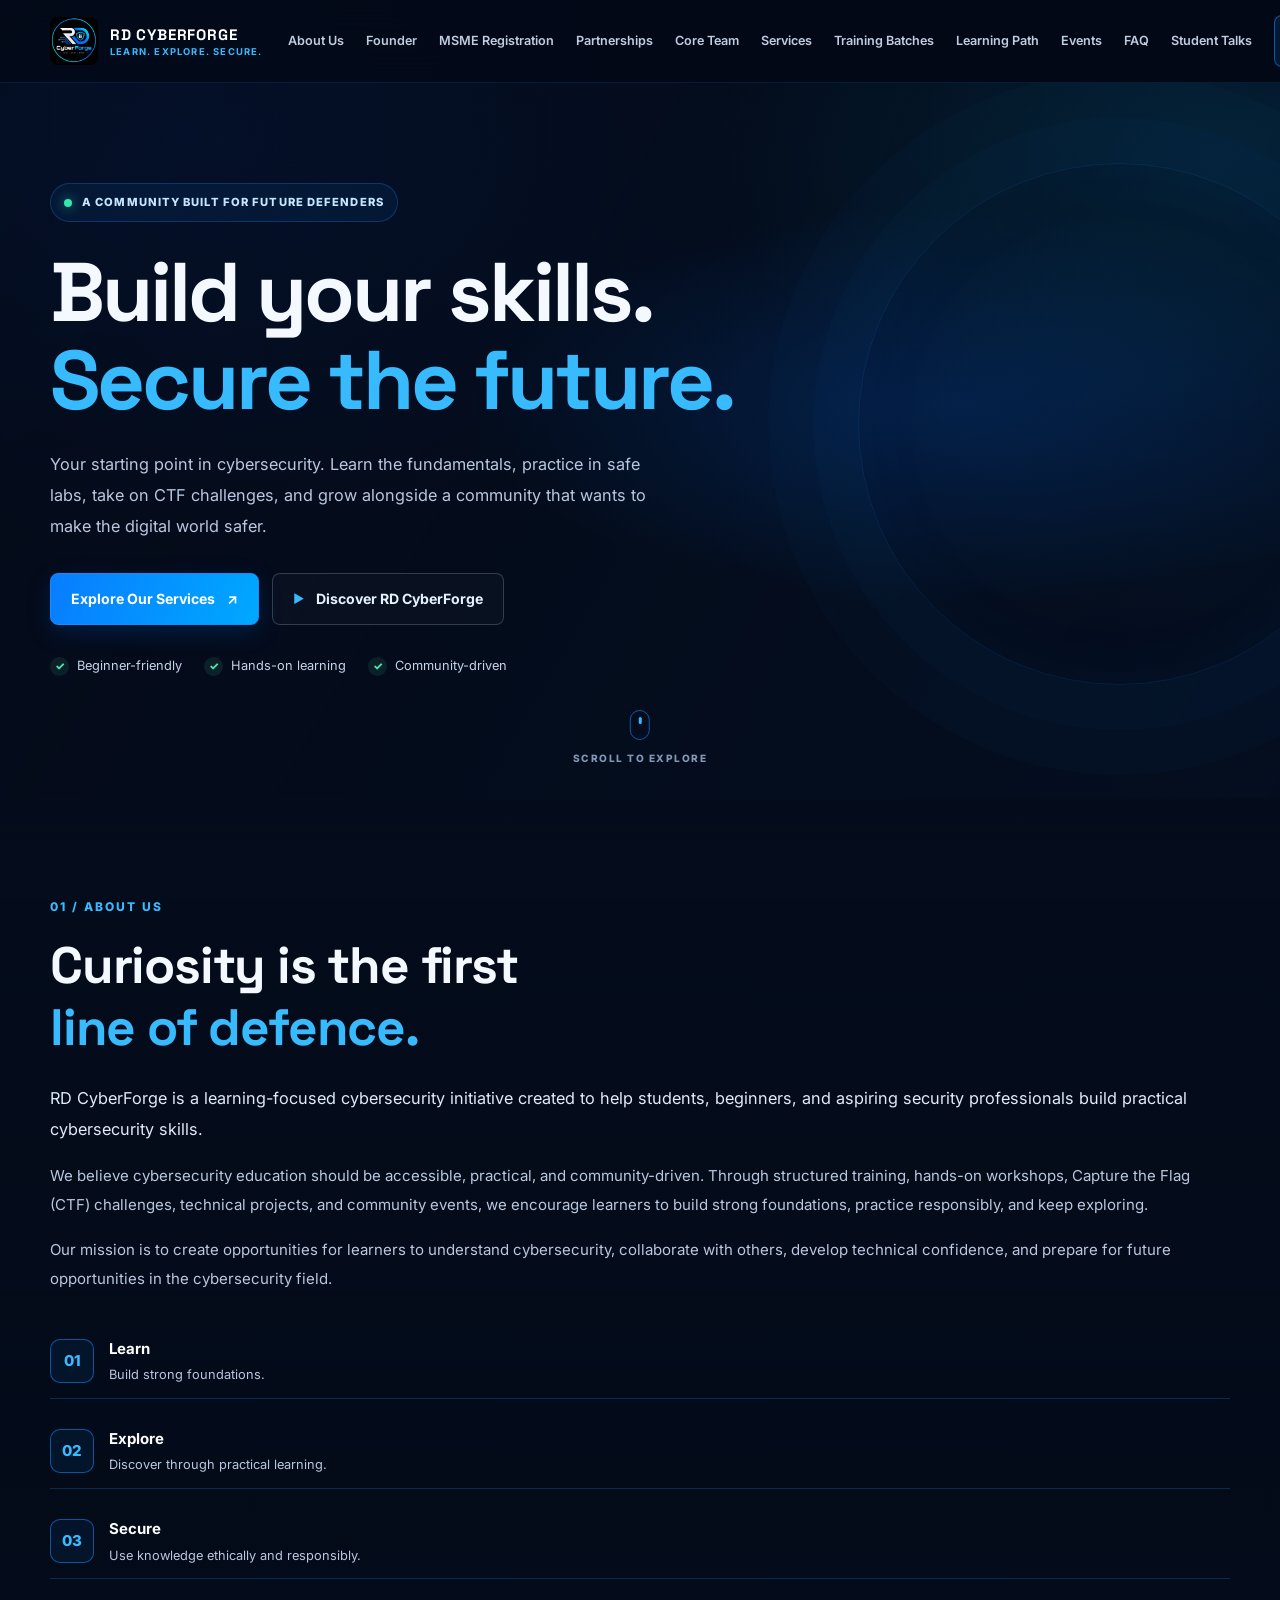
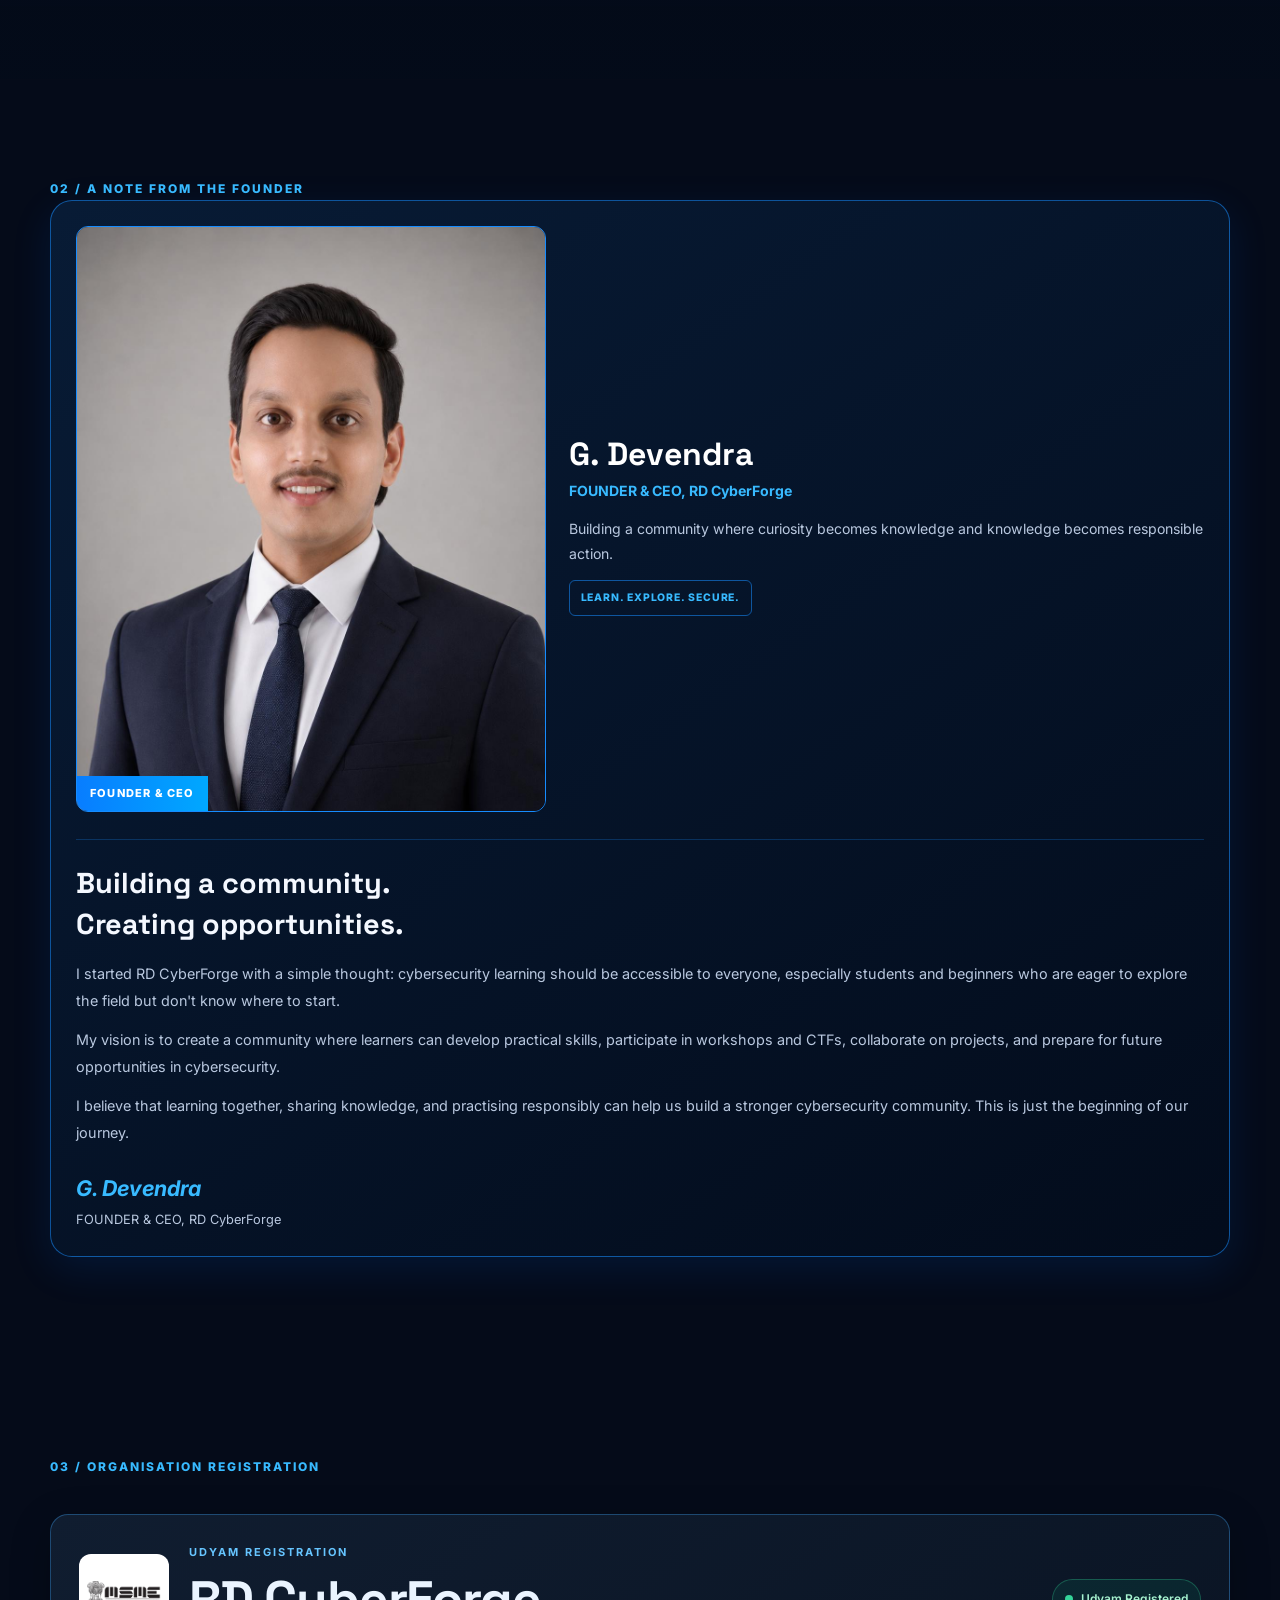
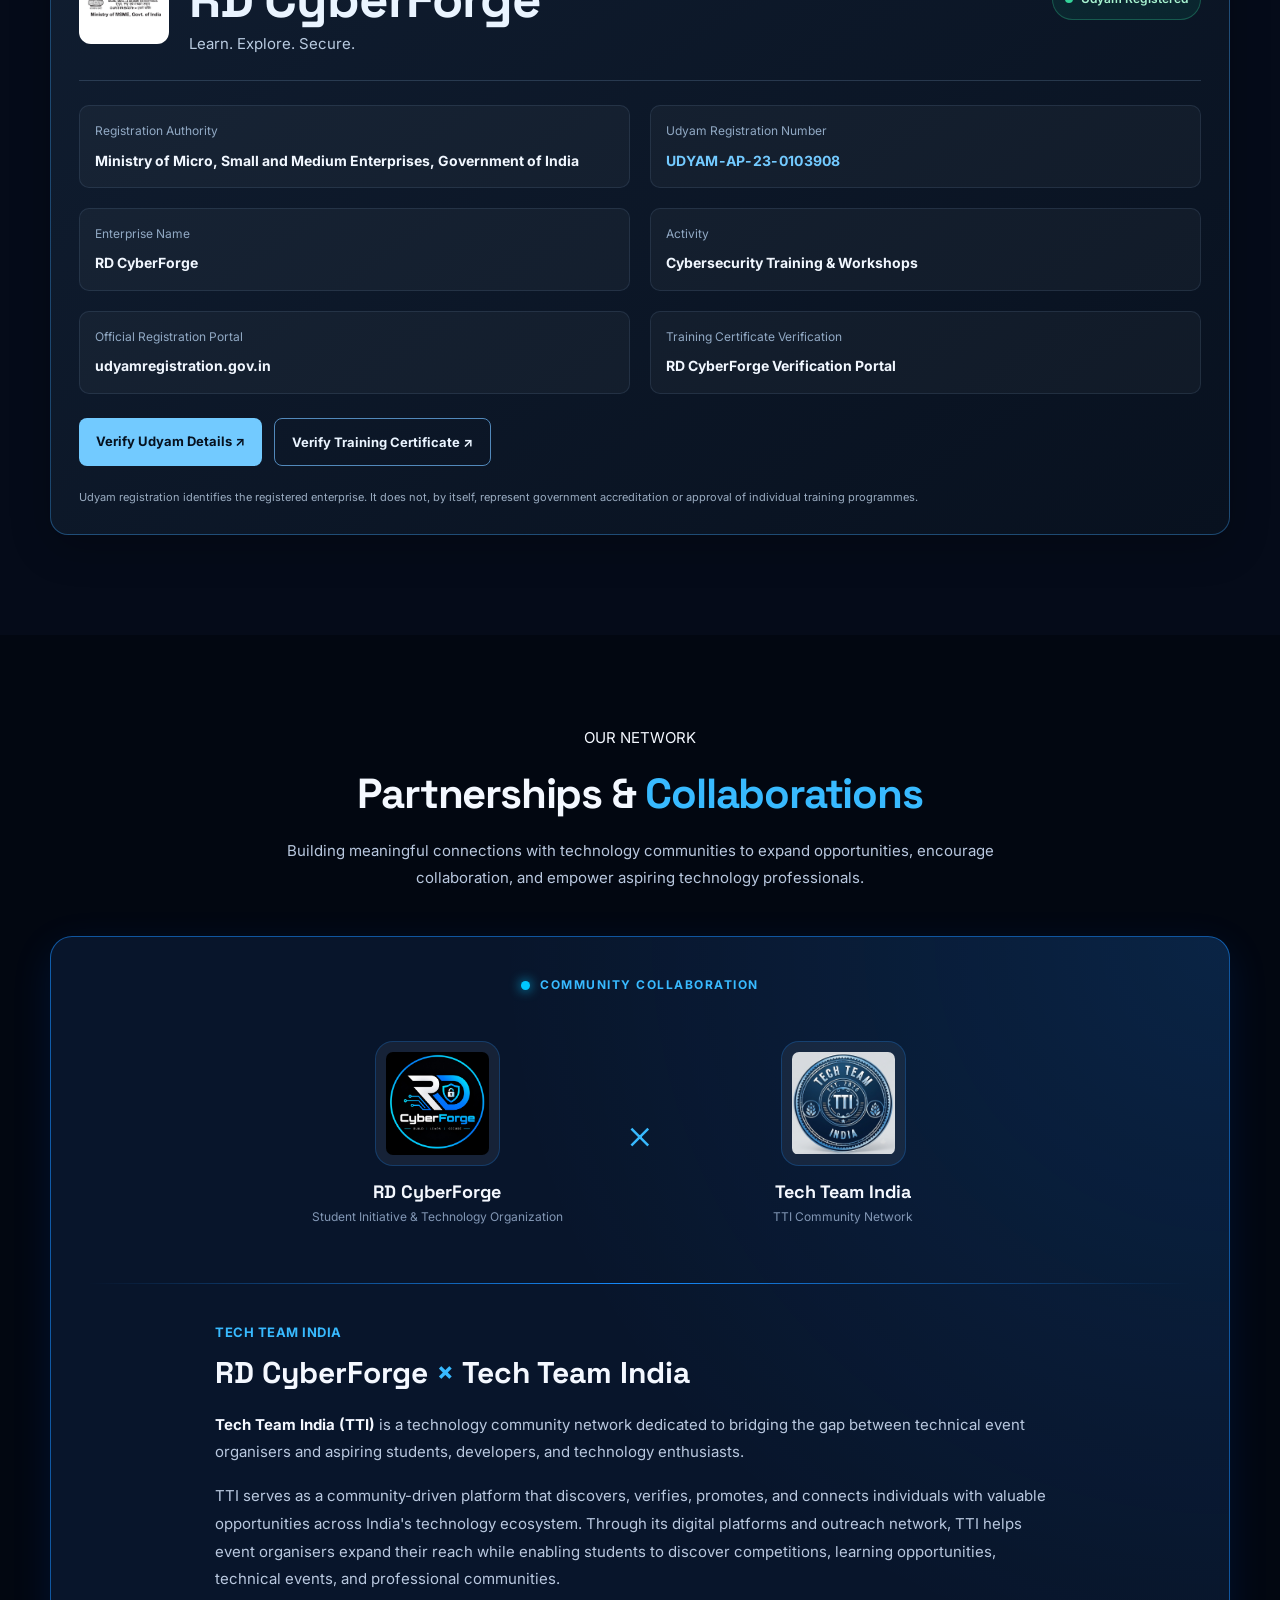
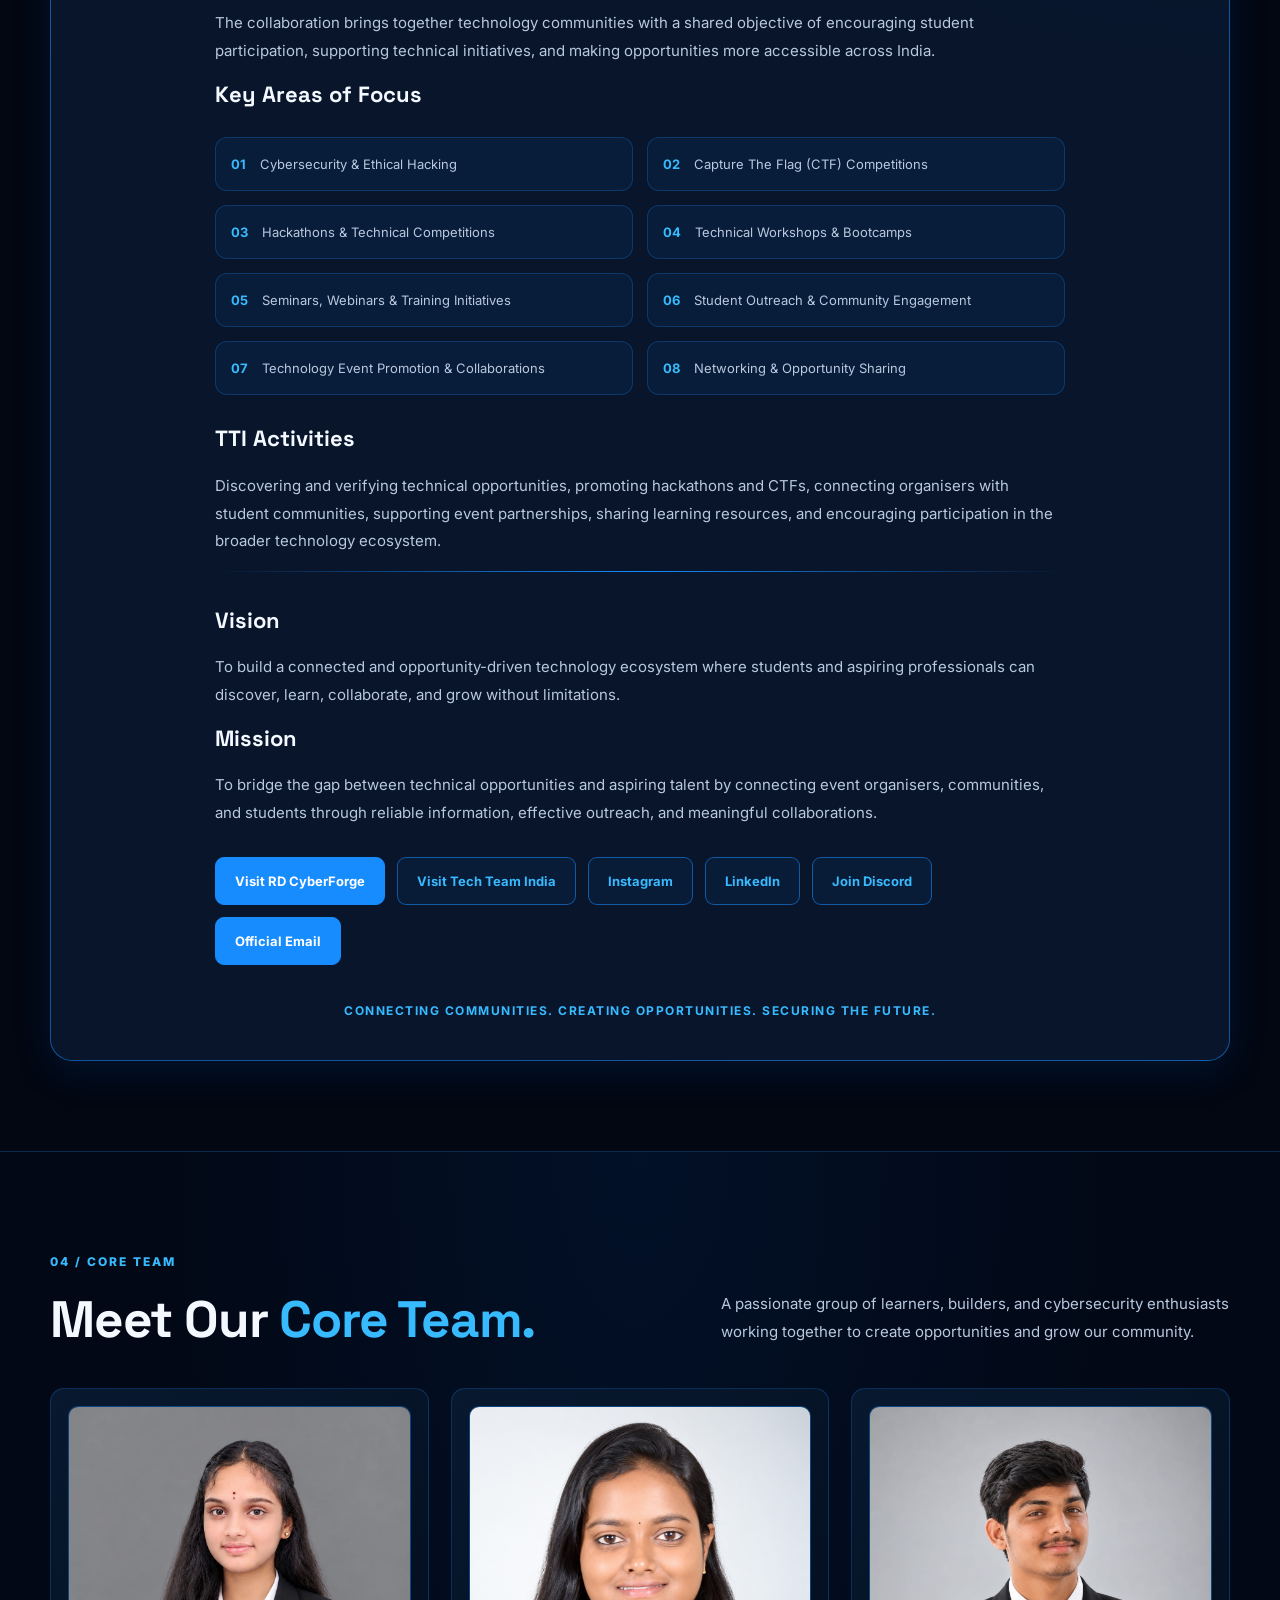
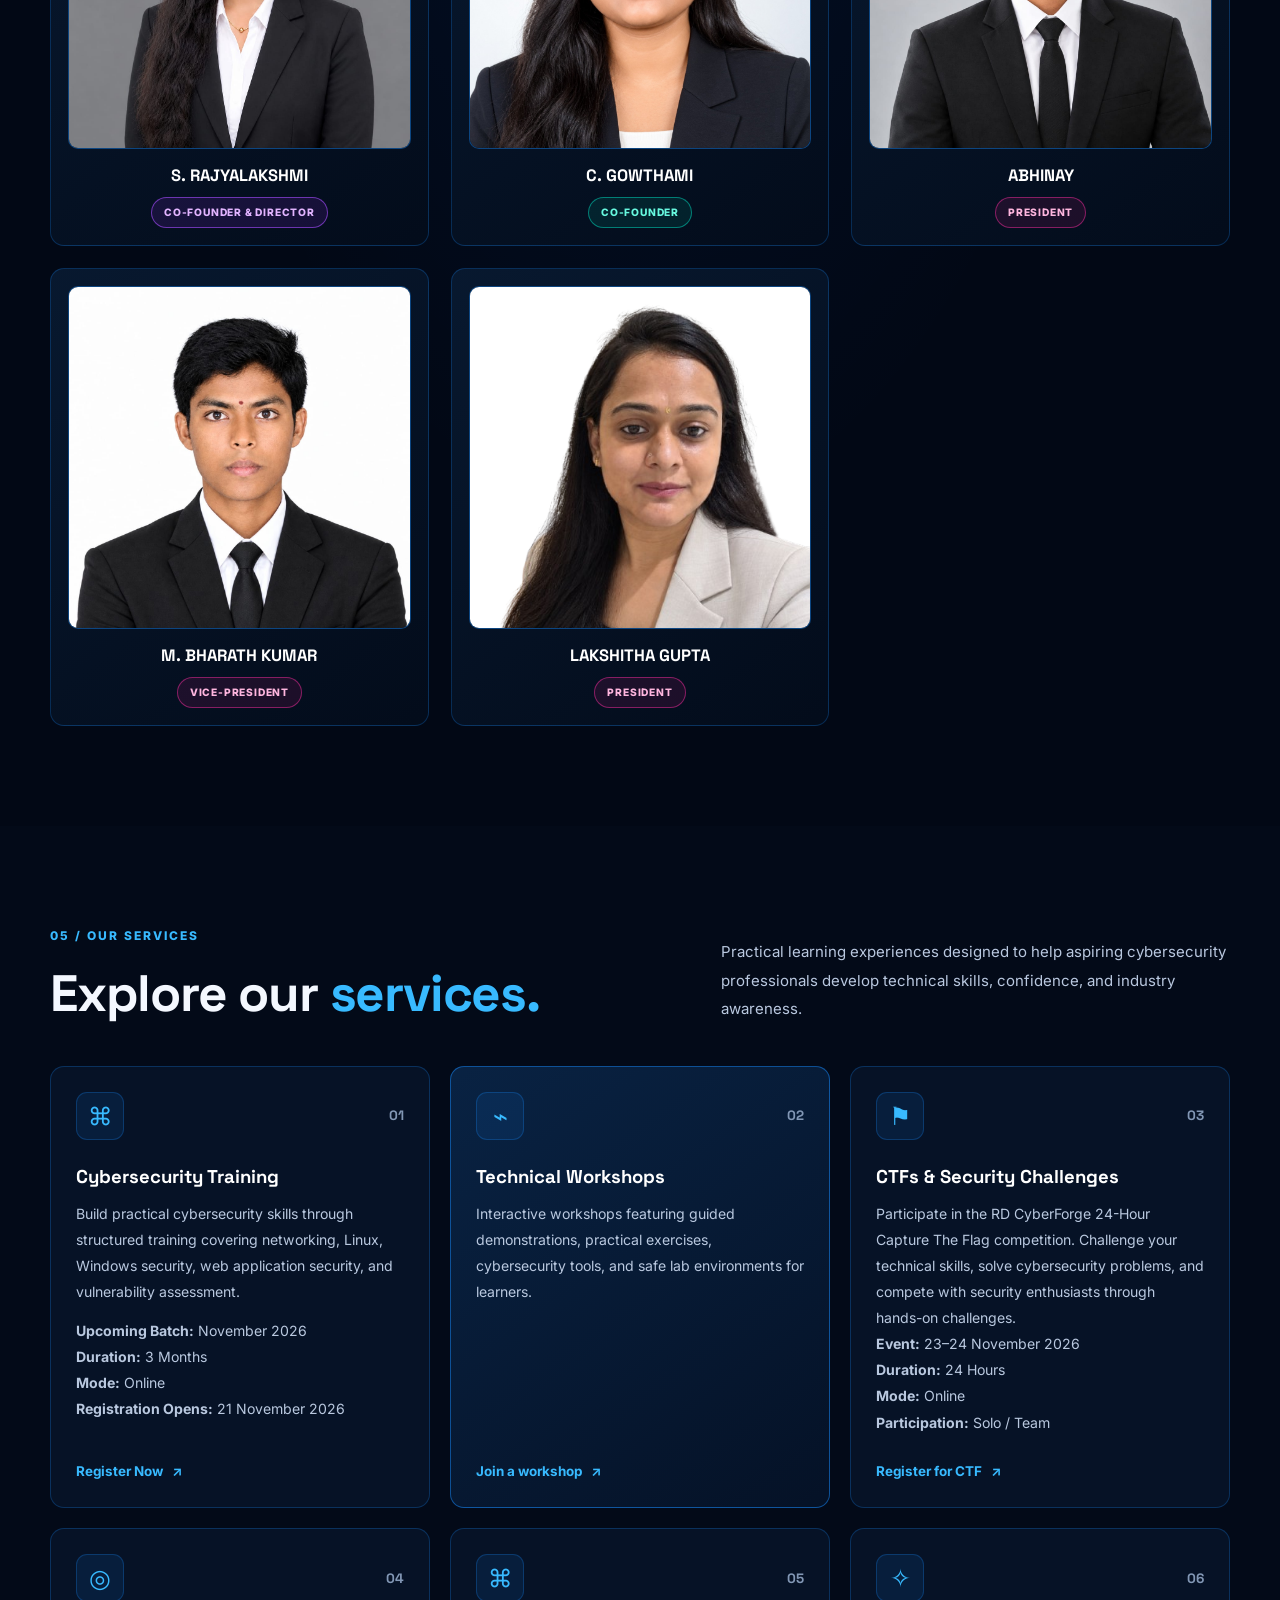
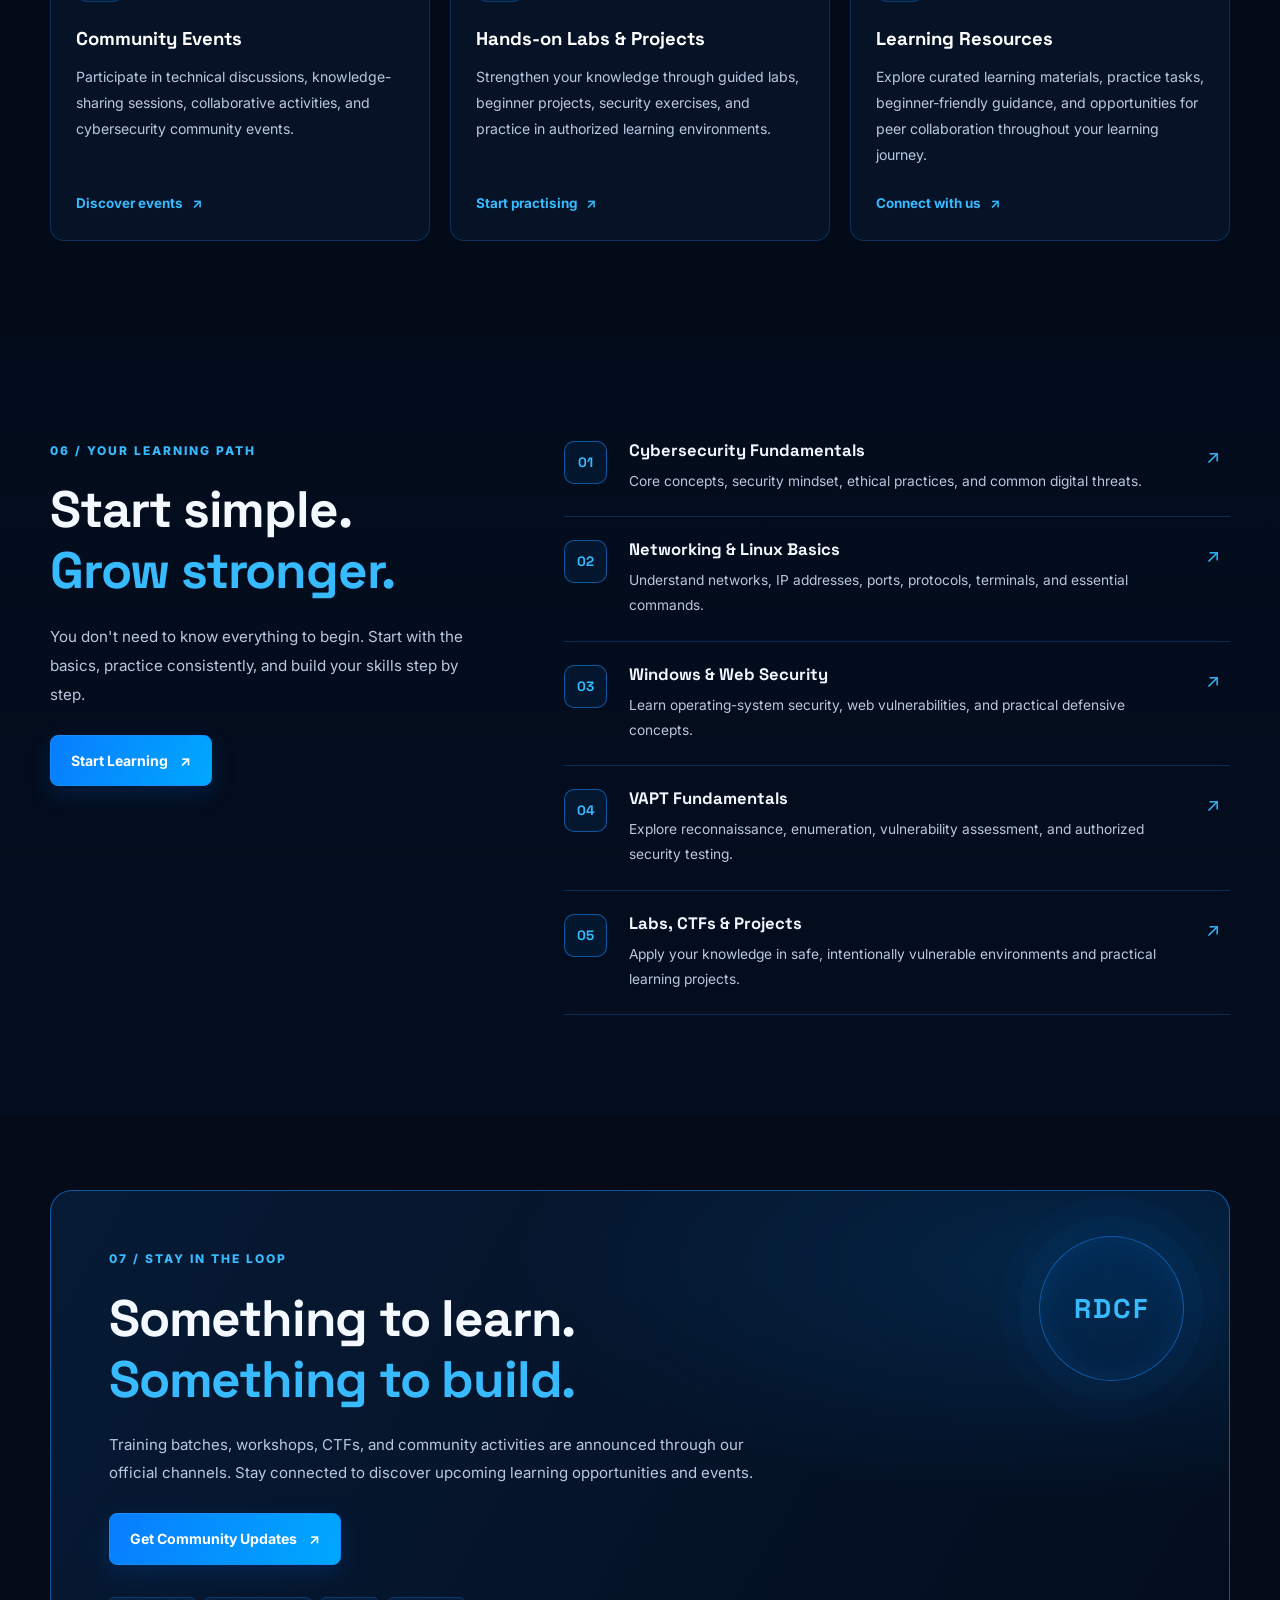
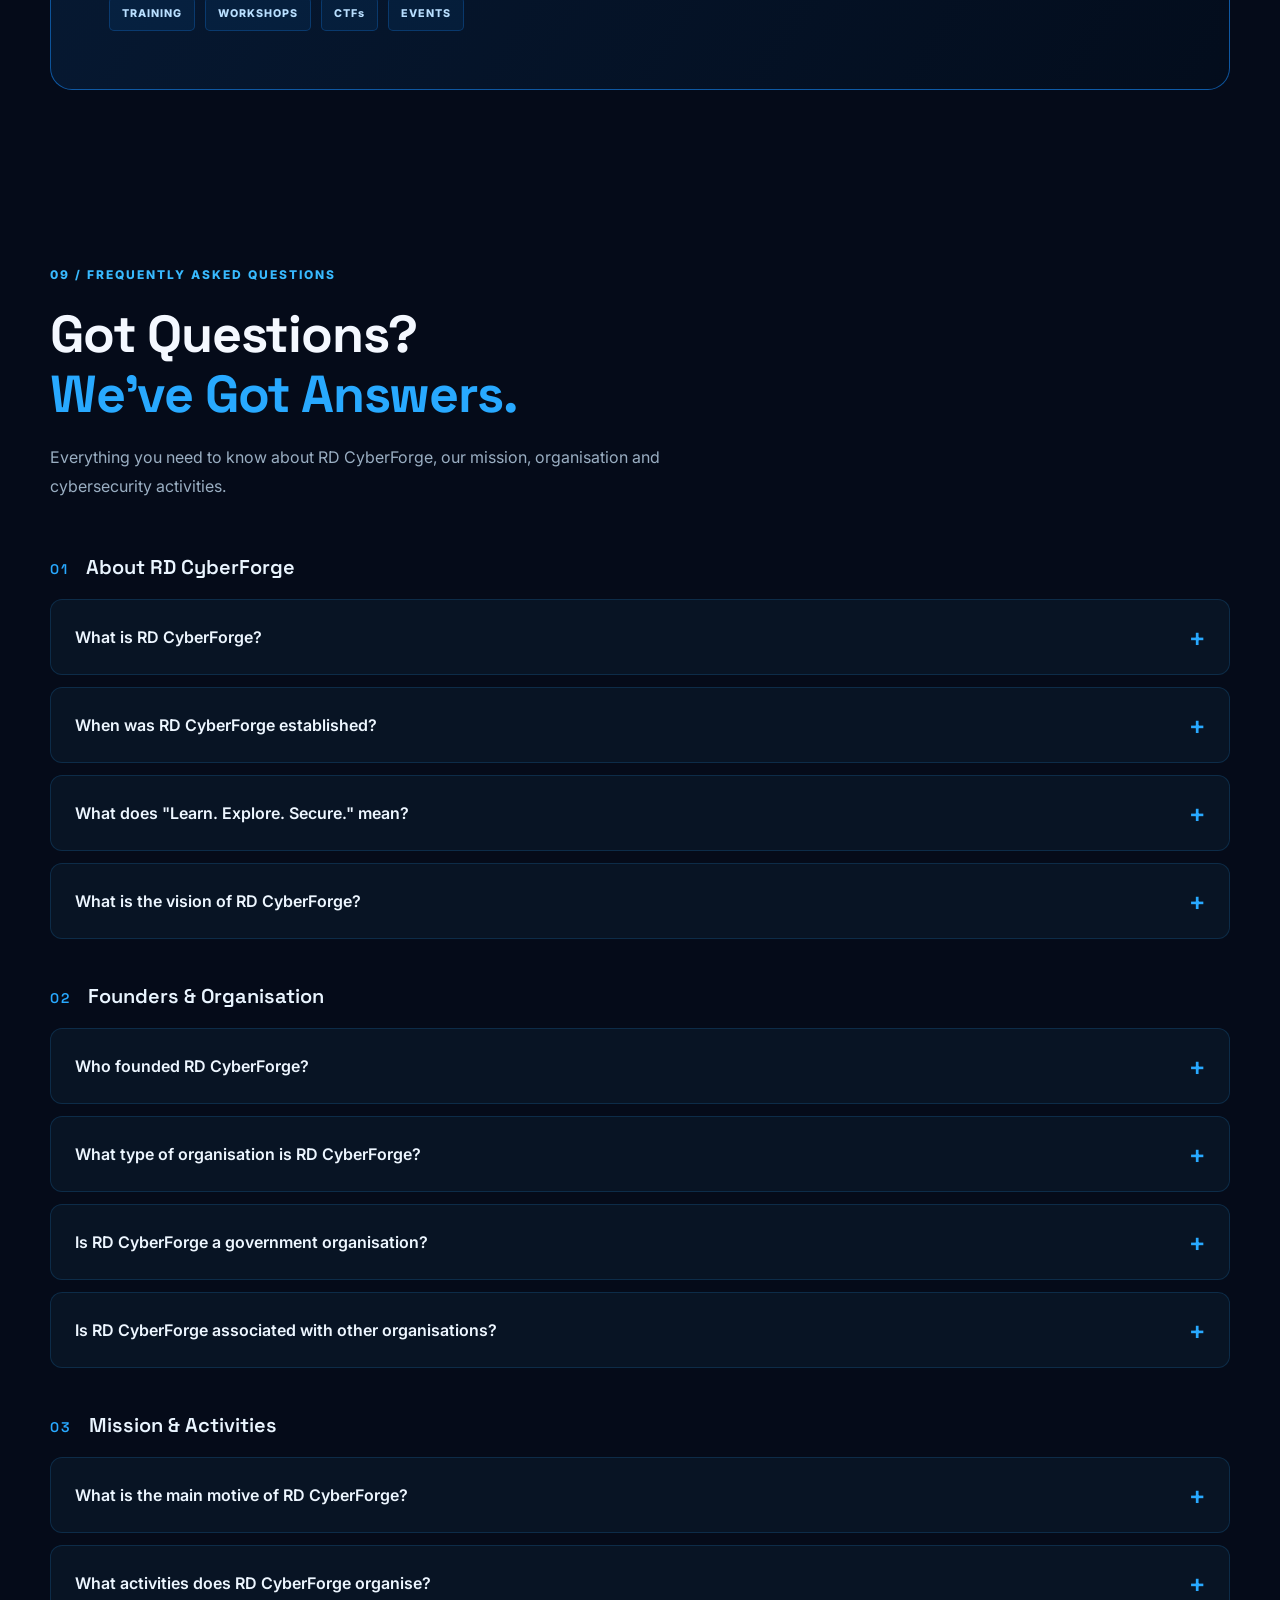
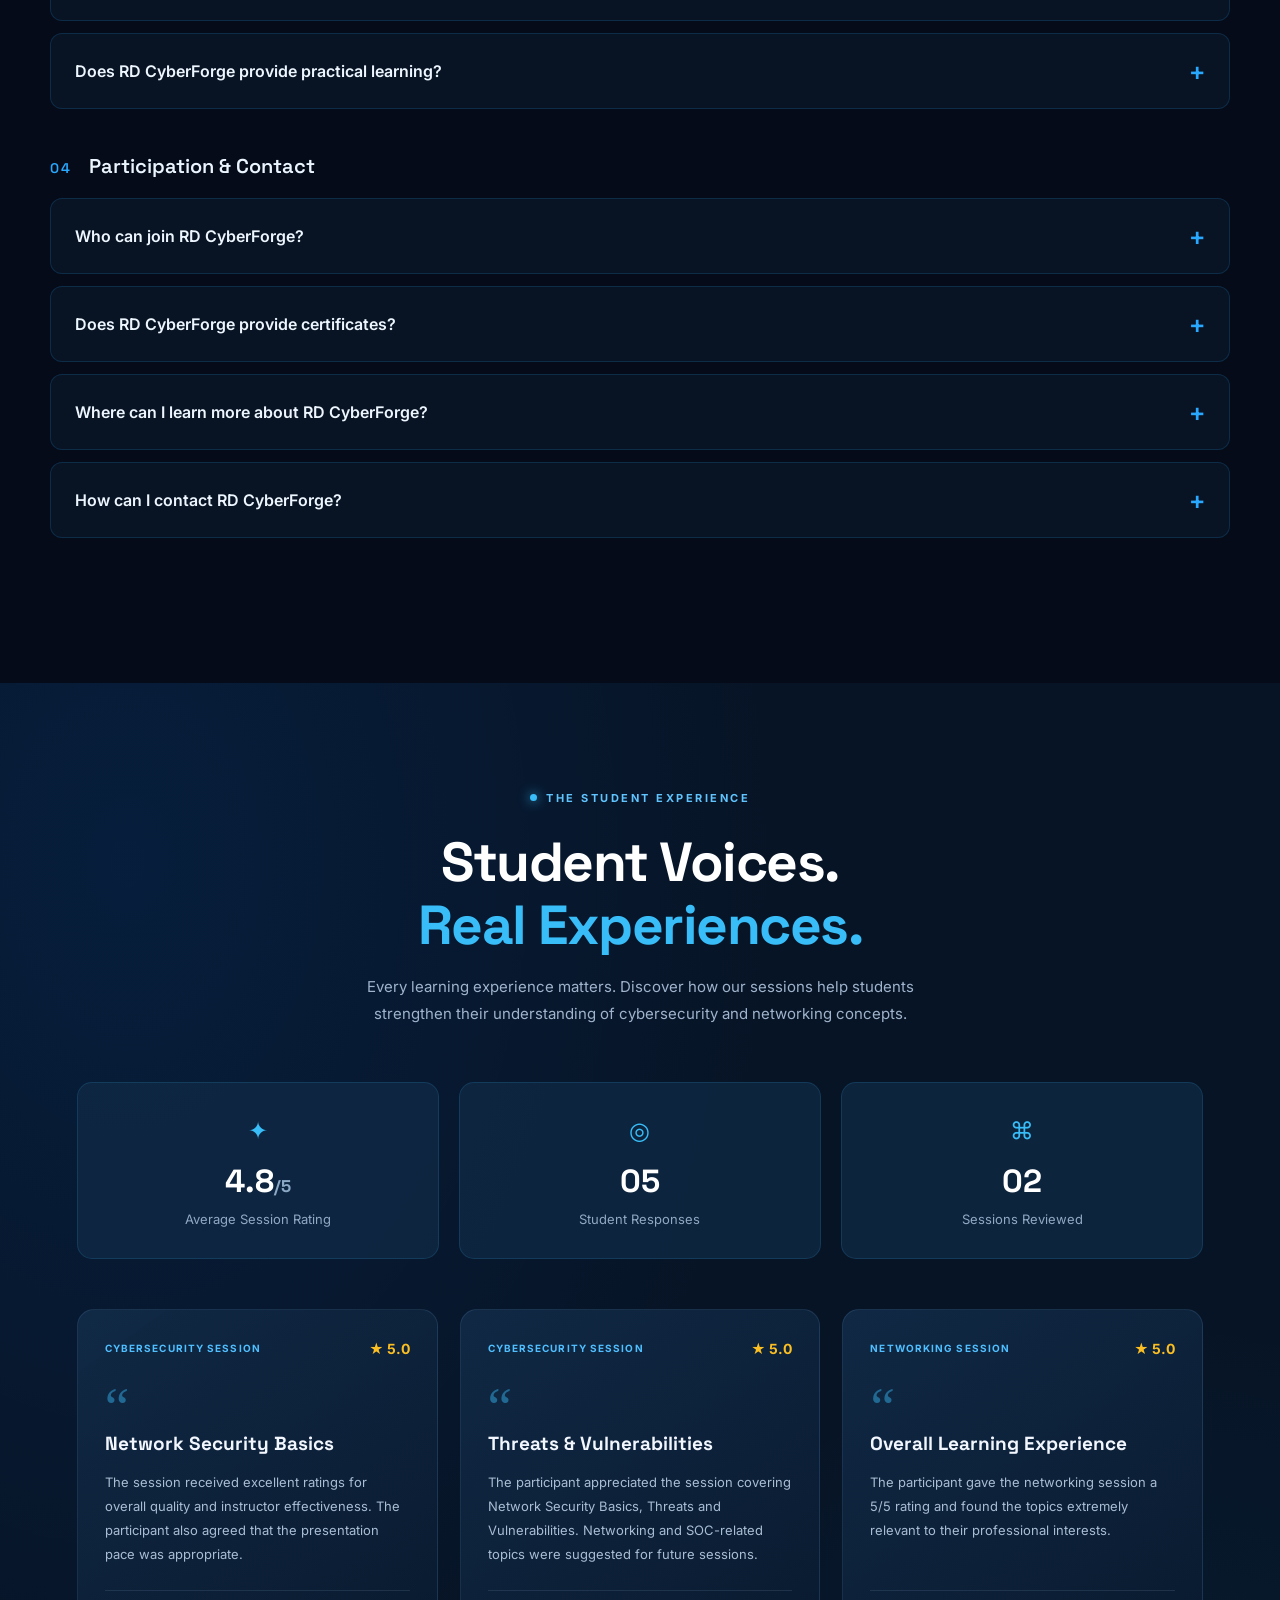
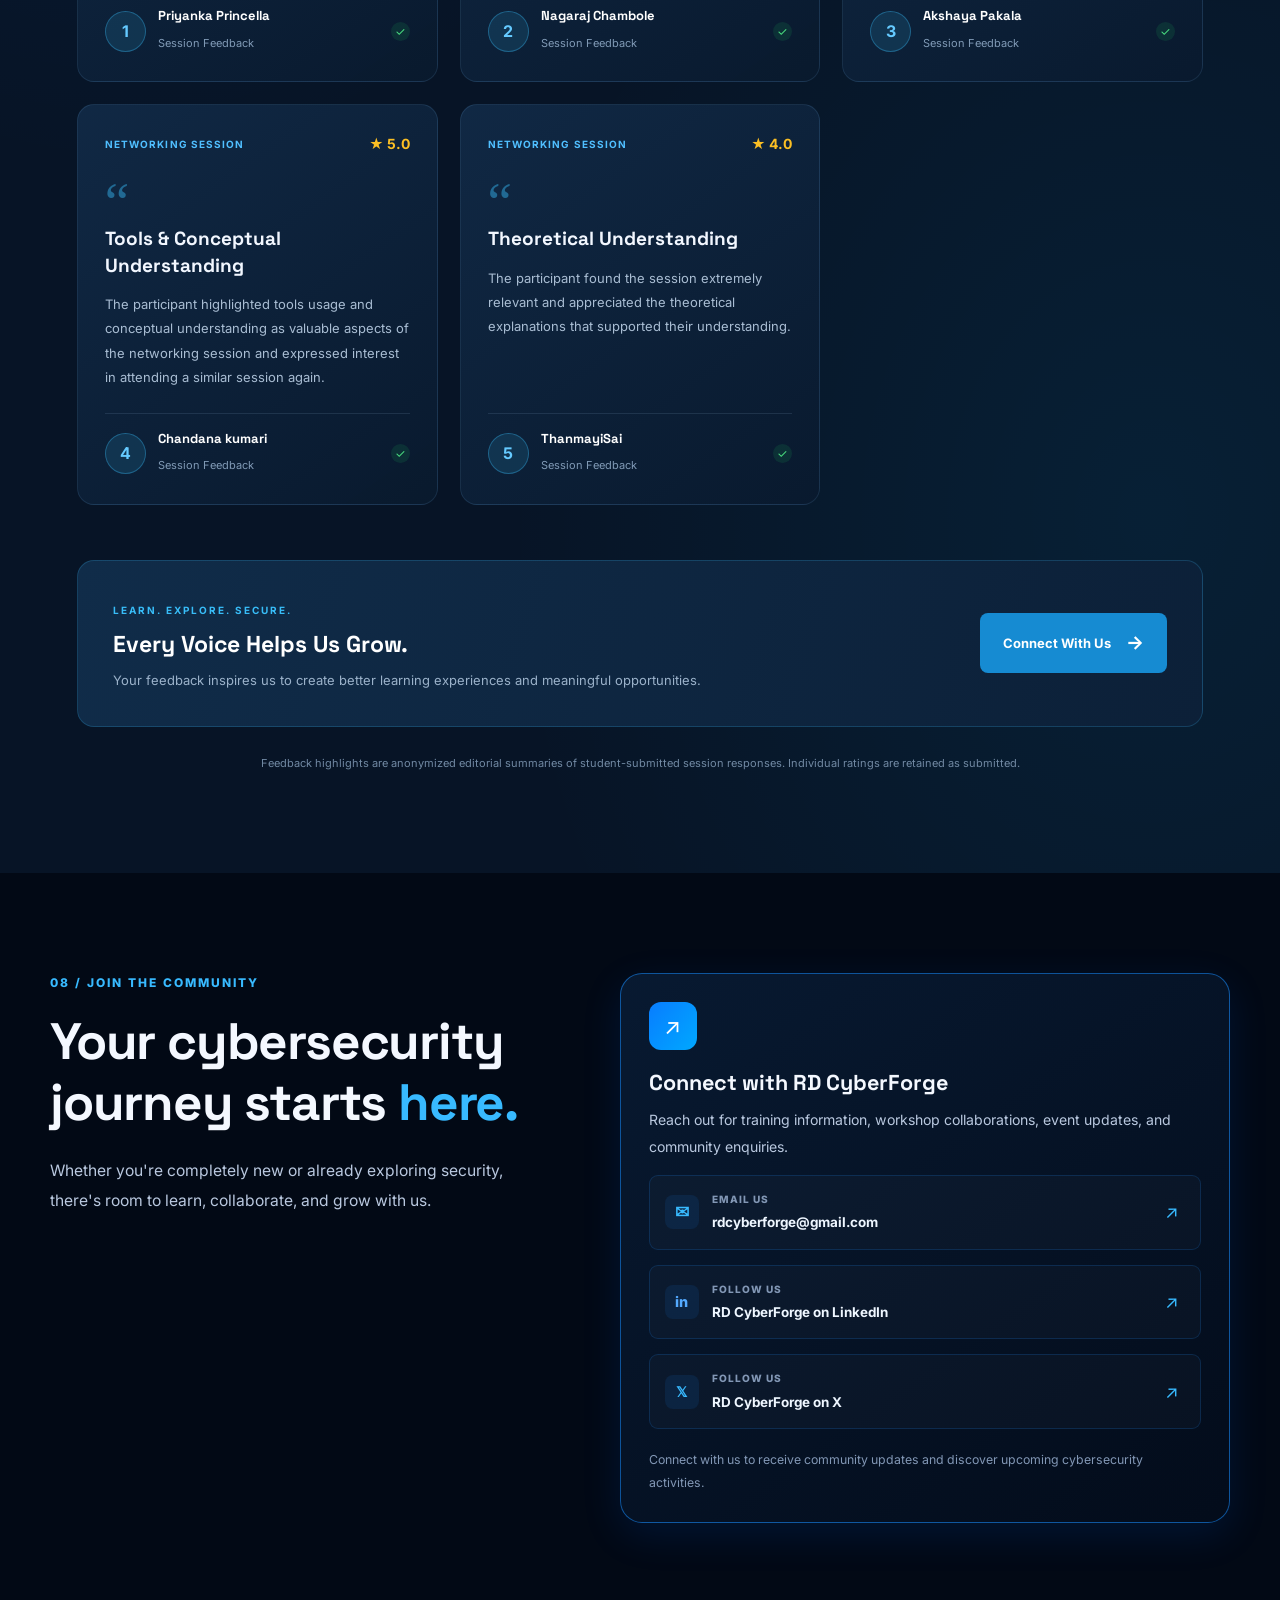
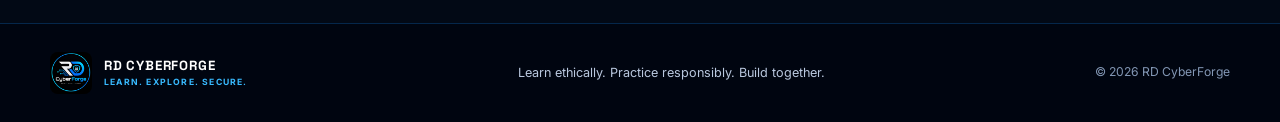
==== commit d149f23e: "commit" ====
--- a/index.html
+++ b/index.html
@@ -1424,9 +1424,9 @@
                 <div class="rd-st-divider"></div>
 
                 <div class="rd-st-author">
-                    <div class="rd-st-avatar">S</div>
+                    <div class="rd-st-avatar">1</div>
                     <div>
-                        <h4>Anonymous Student</h4>
+                        <h4>Priyanka Princella</h4>
                         <span>Session Feedback</span>
                     </div>
                     <span class="rd-st-verified">✓</span>
@@ -1461,9 +1461,9 @@
                 <div class="rd-st-divider"></div>
 
                 <div class="rd-st-author">
-                    <div class="rd-st-avatar">S</div>
+                    <div class="rd-st-avatar">2</div>
                     <div>
-                        <h4>Anonymous Student</h4>
+                        <h4>Nagaraj Chambole</h4>
                         <span>Session Feedback</span>
                     </div>
                     <span class="rd-st-verified">✓</span>
@@ -1497,9 +1497,9 @@
                 <div class="rd-st-divider"></div>
 
                 <div class="rd-st-author">
-                    <div class="rd-st-avatar">S</div>
+                    <div class="rd-st-avatar">3</div>
                     <div>
-                        <h4>Anonymous Student</h4>
+                        <h4>Akshaya Pakala</h4>
                         <span>Session Feedback</span>
                     </div>
                     <span class="rd-st-verified">✓</span>
@@ -1534,9 +1534,9 @@
                 <div class="rd-st-divider"></div>
 
                 <div class="rd-st-author">
-                    <div class="rd-st-avatar">S</div>
+                    <div class="rd-st-avatar">4</div>
                     <div>
-                        <h4>Anonymous Student</h4>
+                        <h4>Chandana kumari</h4>
                         <span>Session Feedback</span>
                     </div>
                     <span class="rd-st-verified">✓</span>
@@ -1570,9 +1570,9 @@
                 <div class="rd-st-divider"></div>
 
                 <div class="rd-st-author">
-                    <div class="rd-st-avatar">S</div>
+                    <div class="rd-st-avatar">5</div>
                     <div>
-                        <h4>Anonymous Student</h4>
+                        <h4>ThanmayiSai</h4>
                         <span>Session Feedback</span>
                     </div>
                     <span class="rd-st-verified">✓</span>
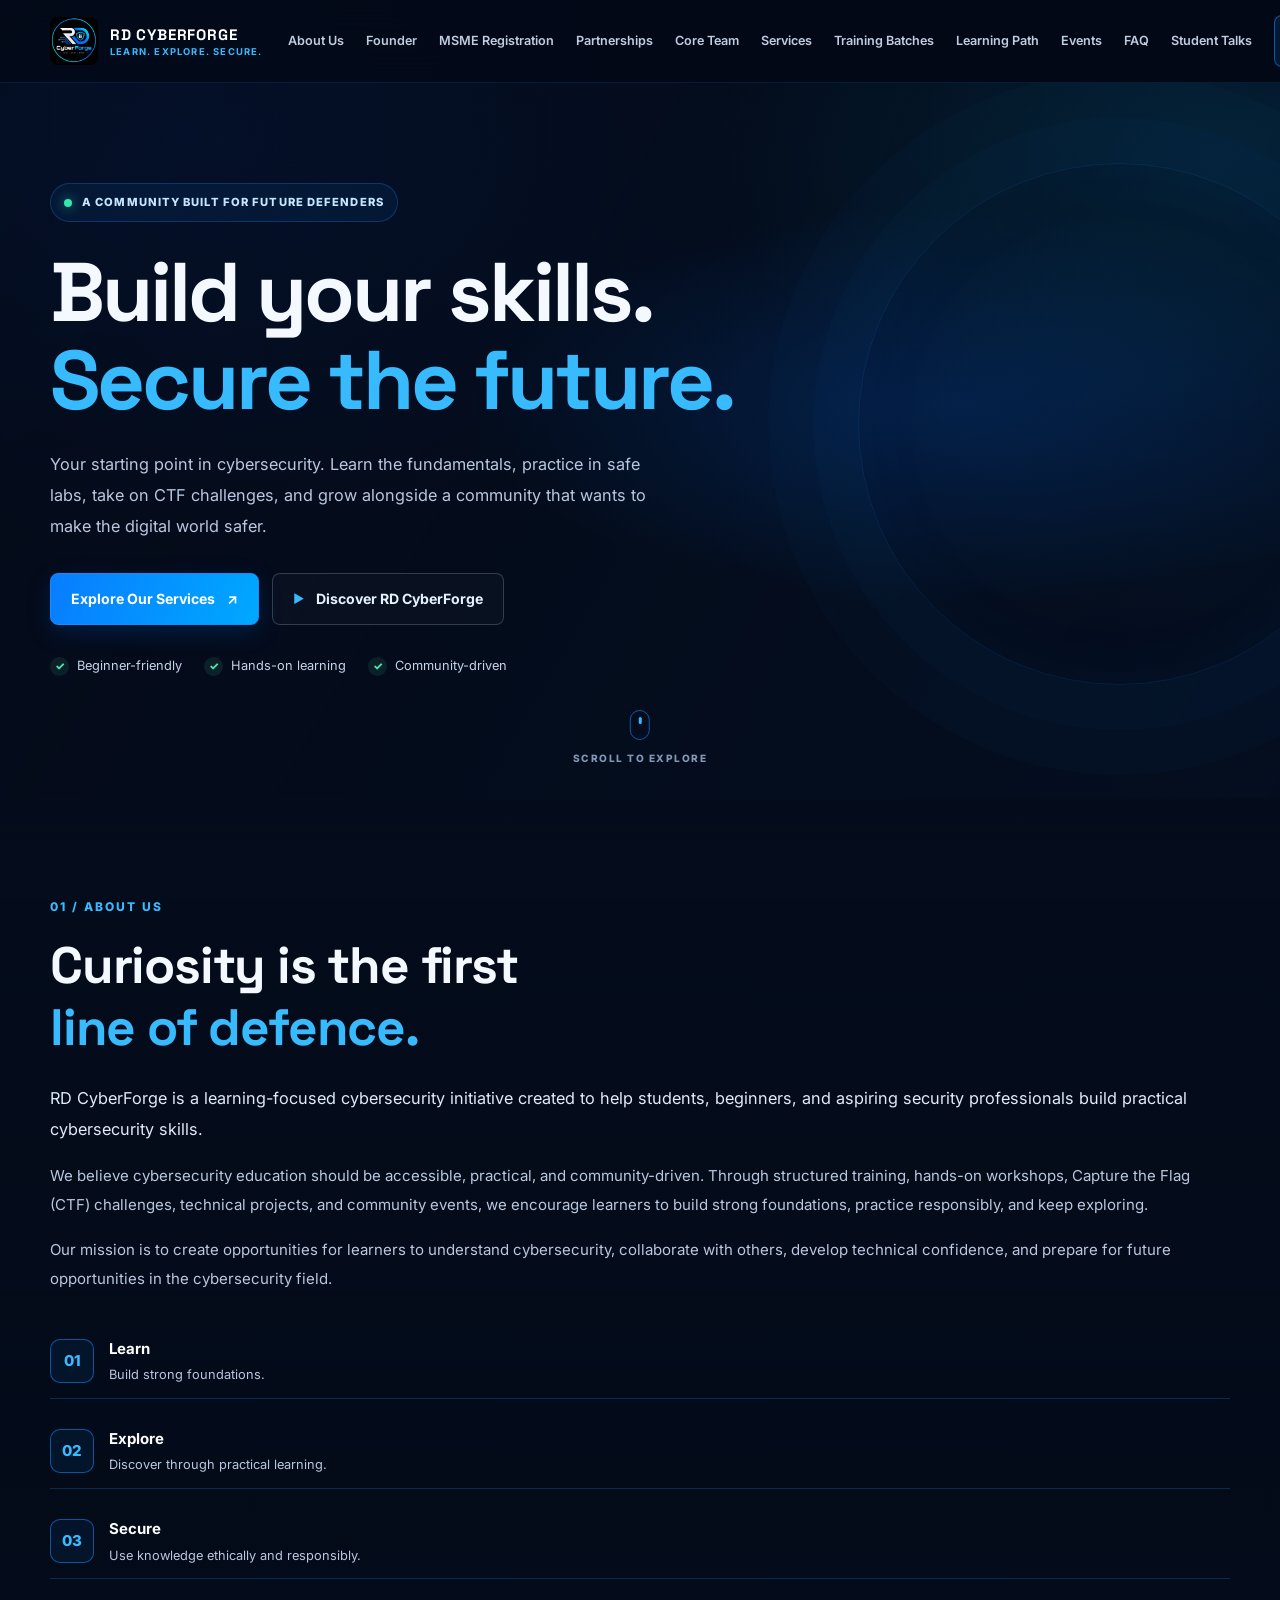
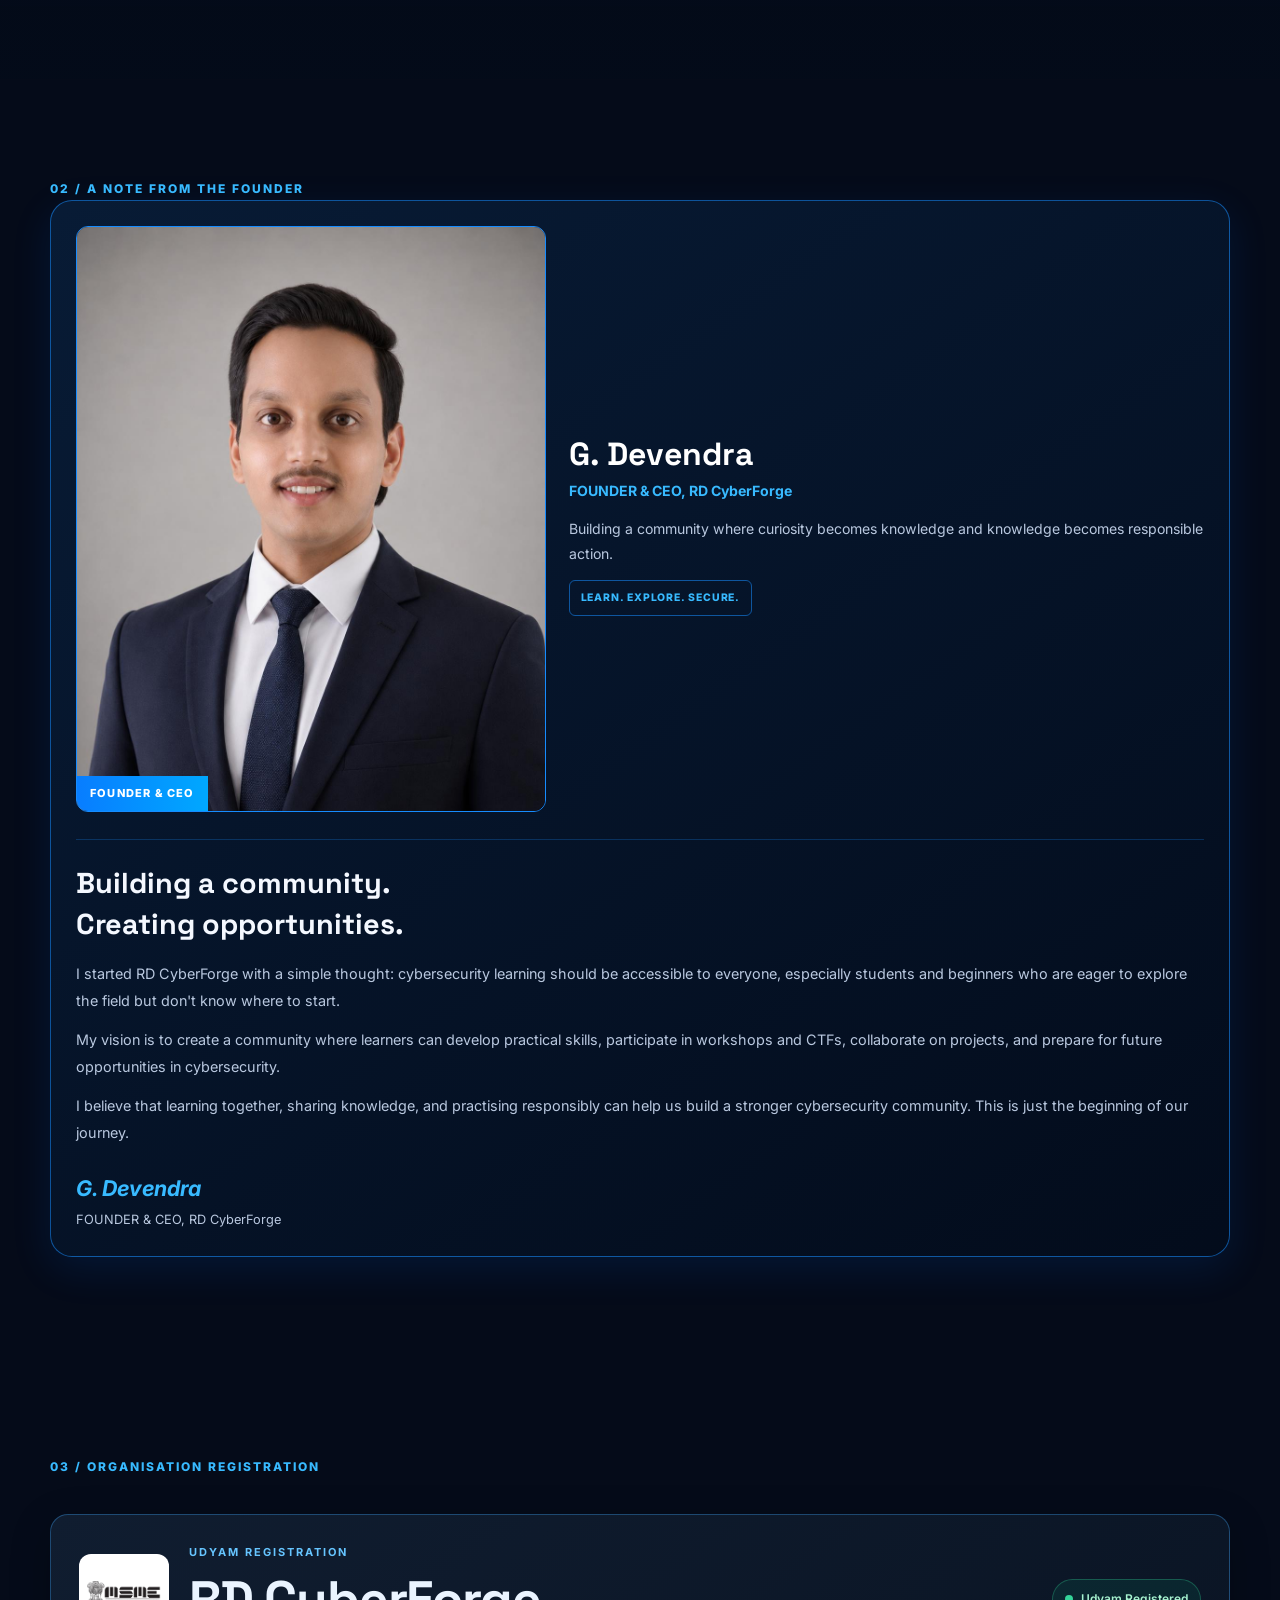
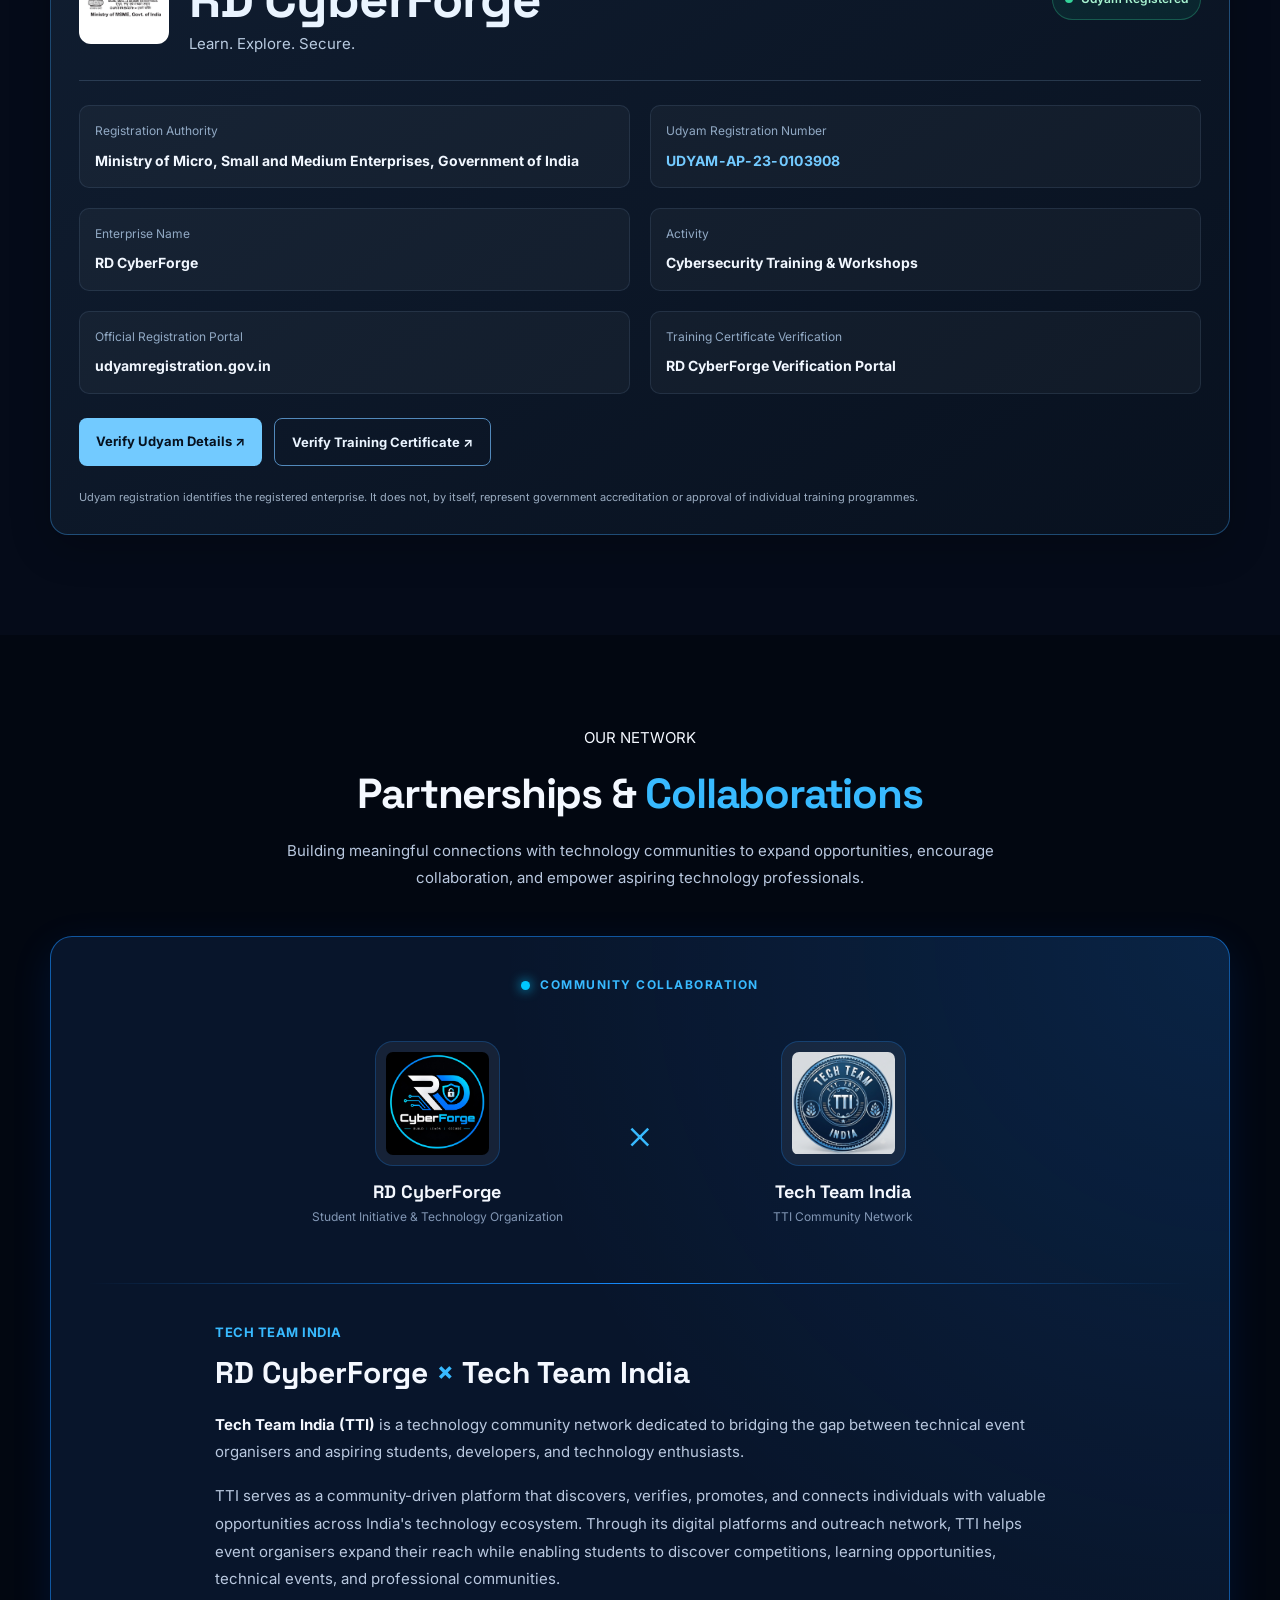
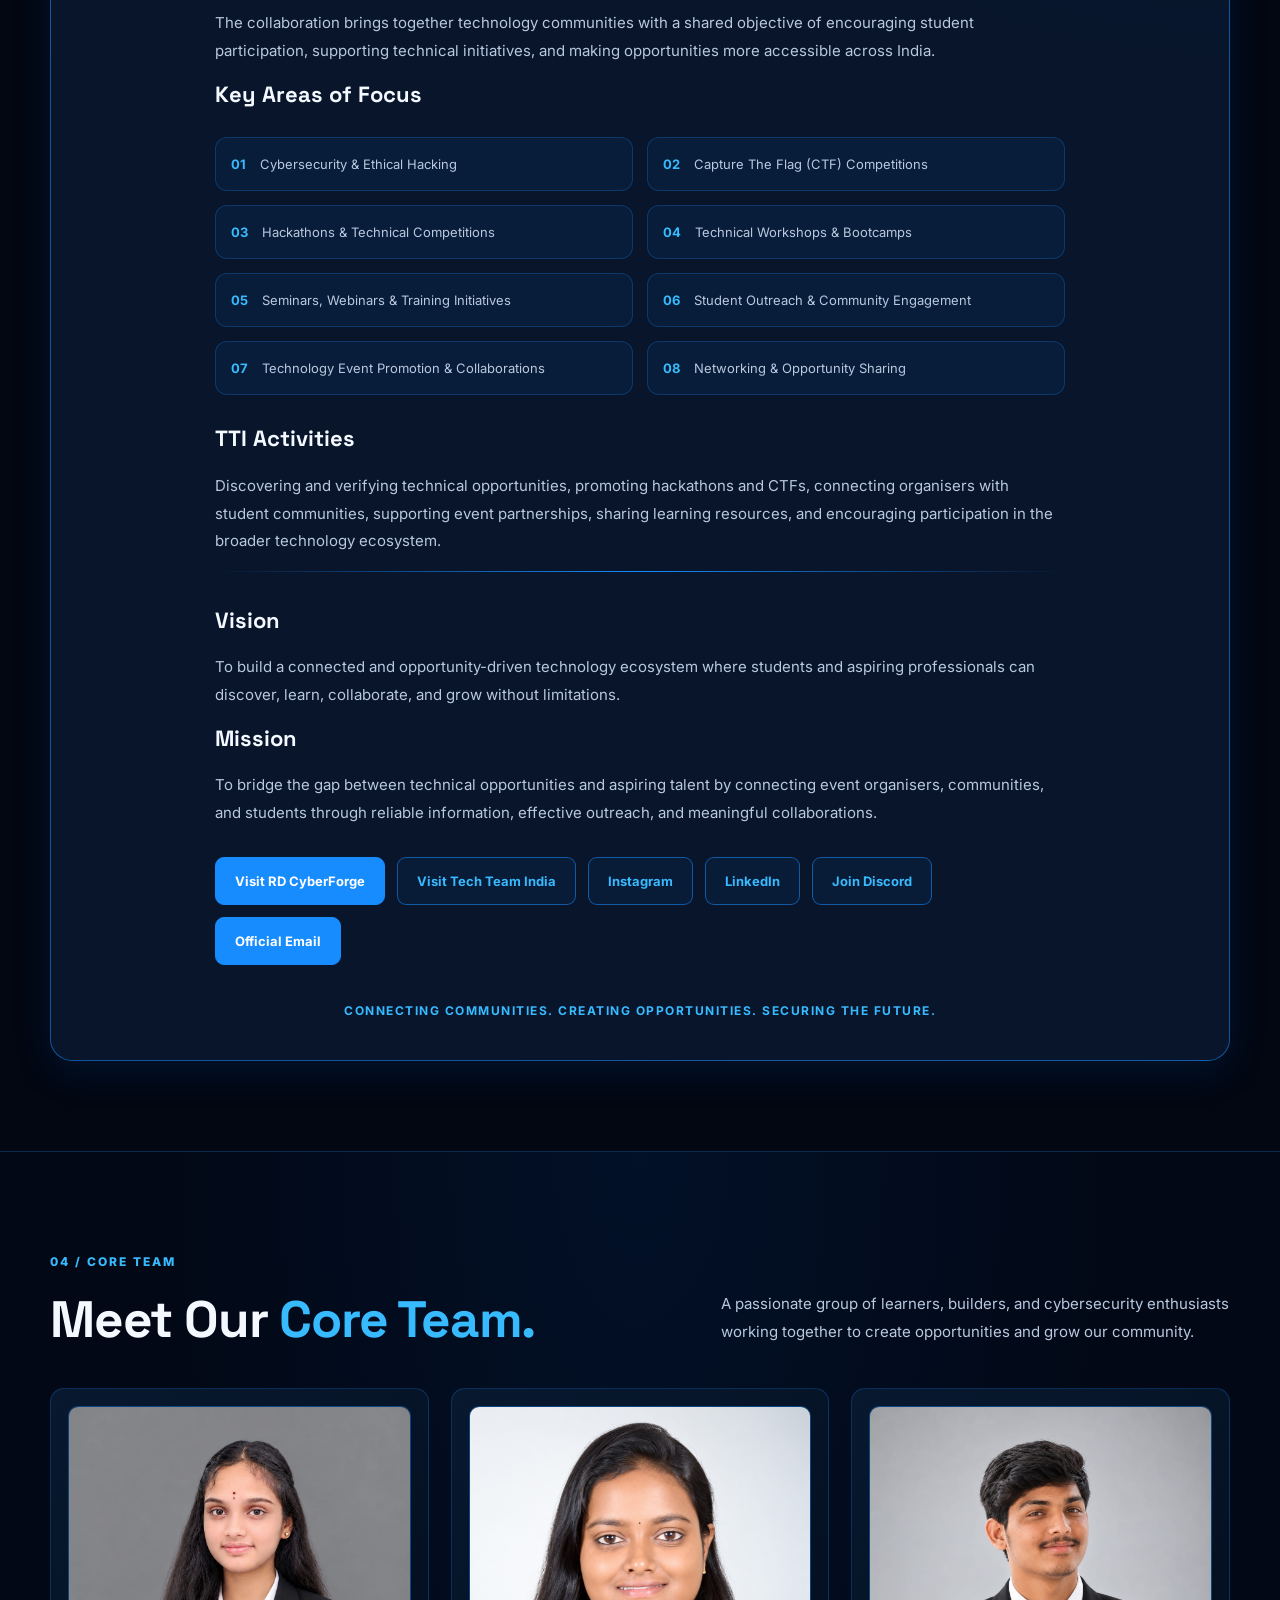
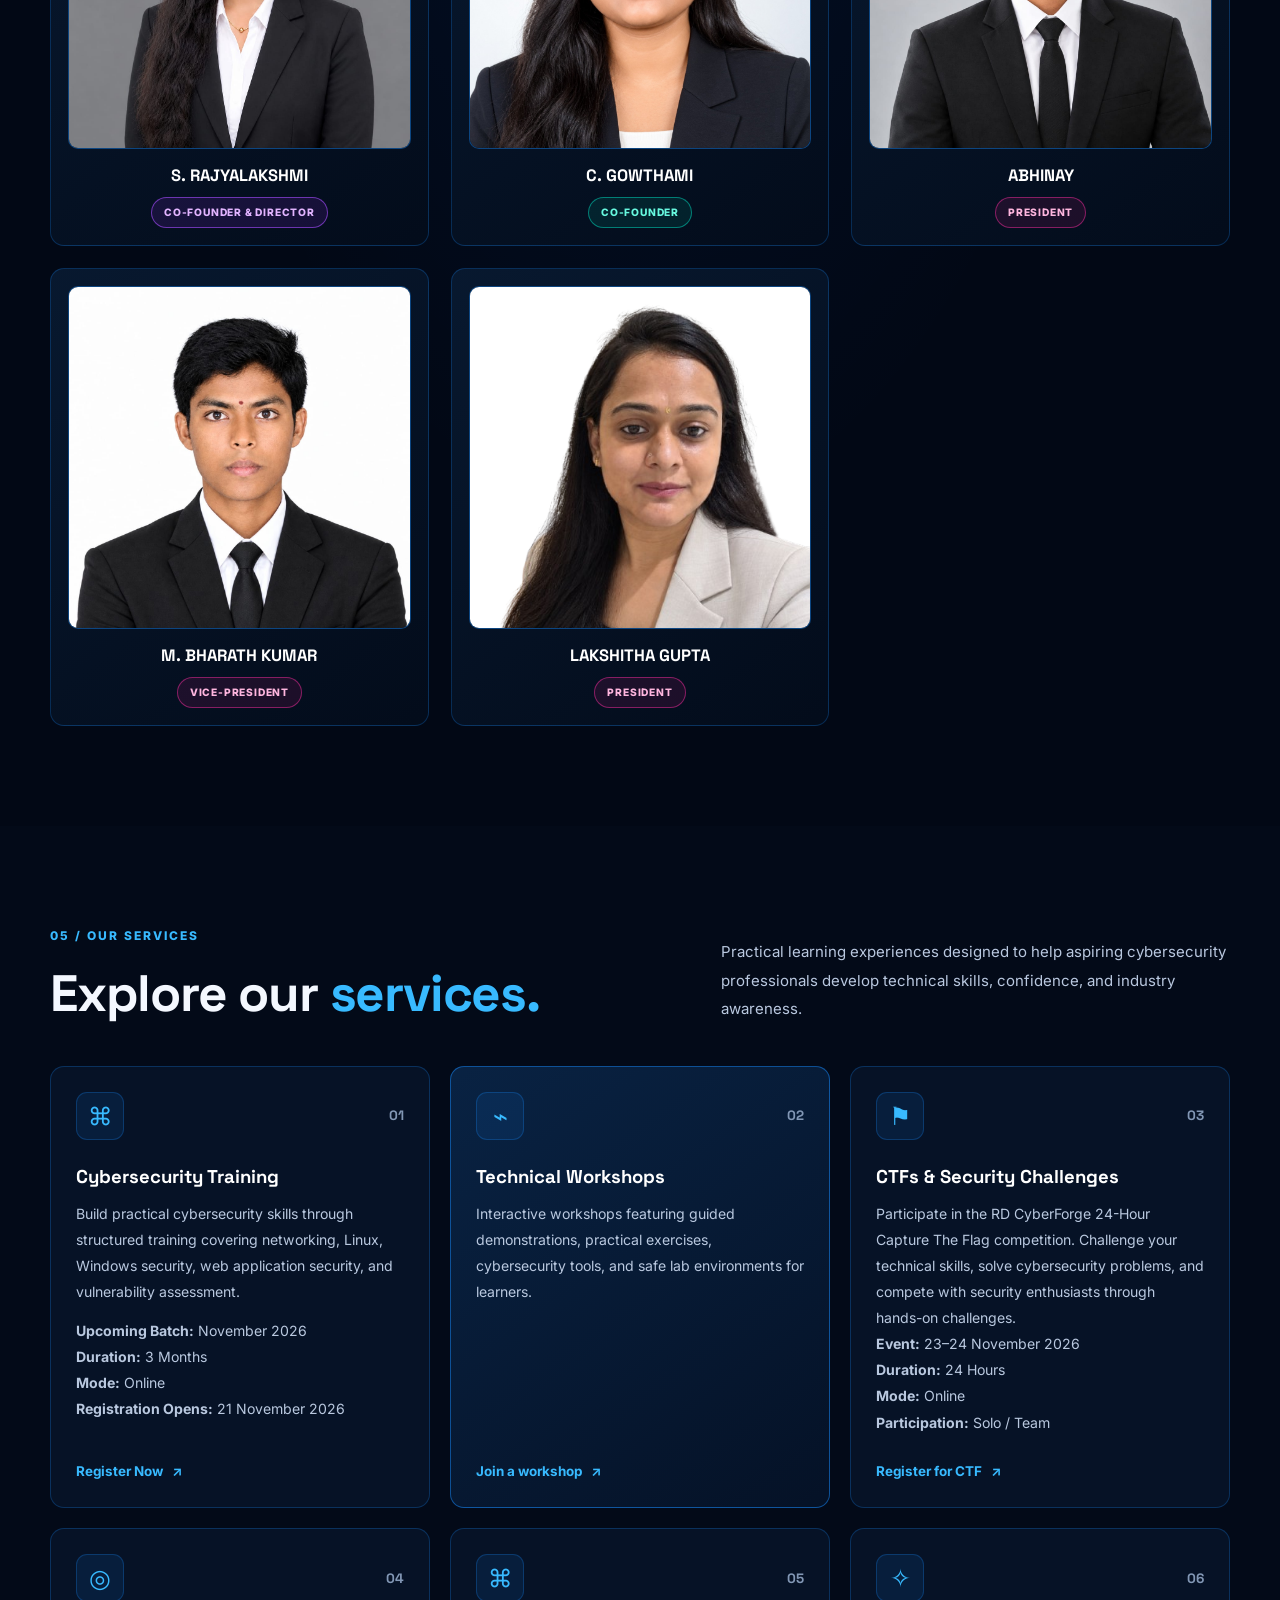
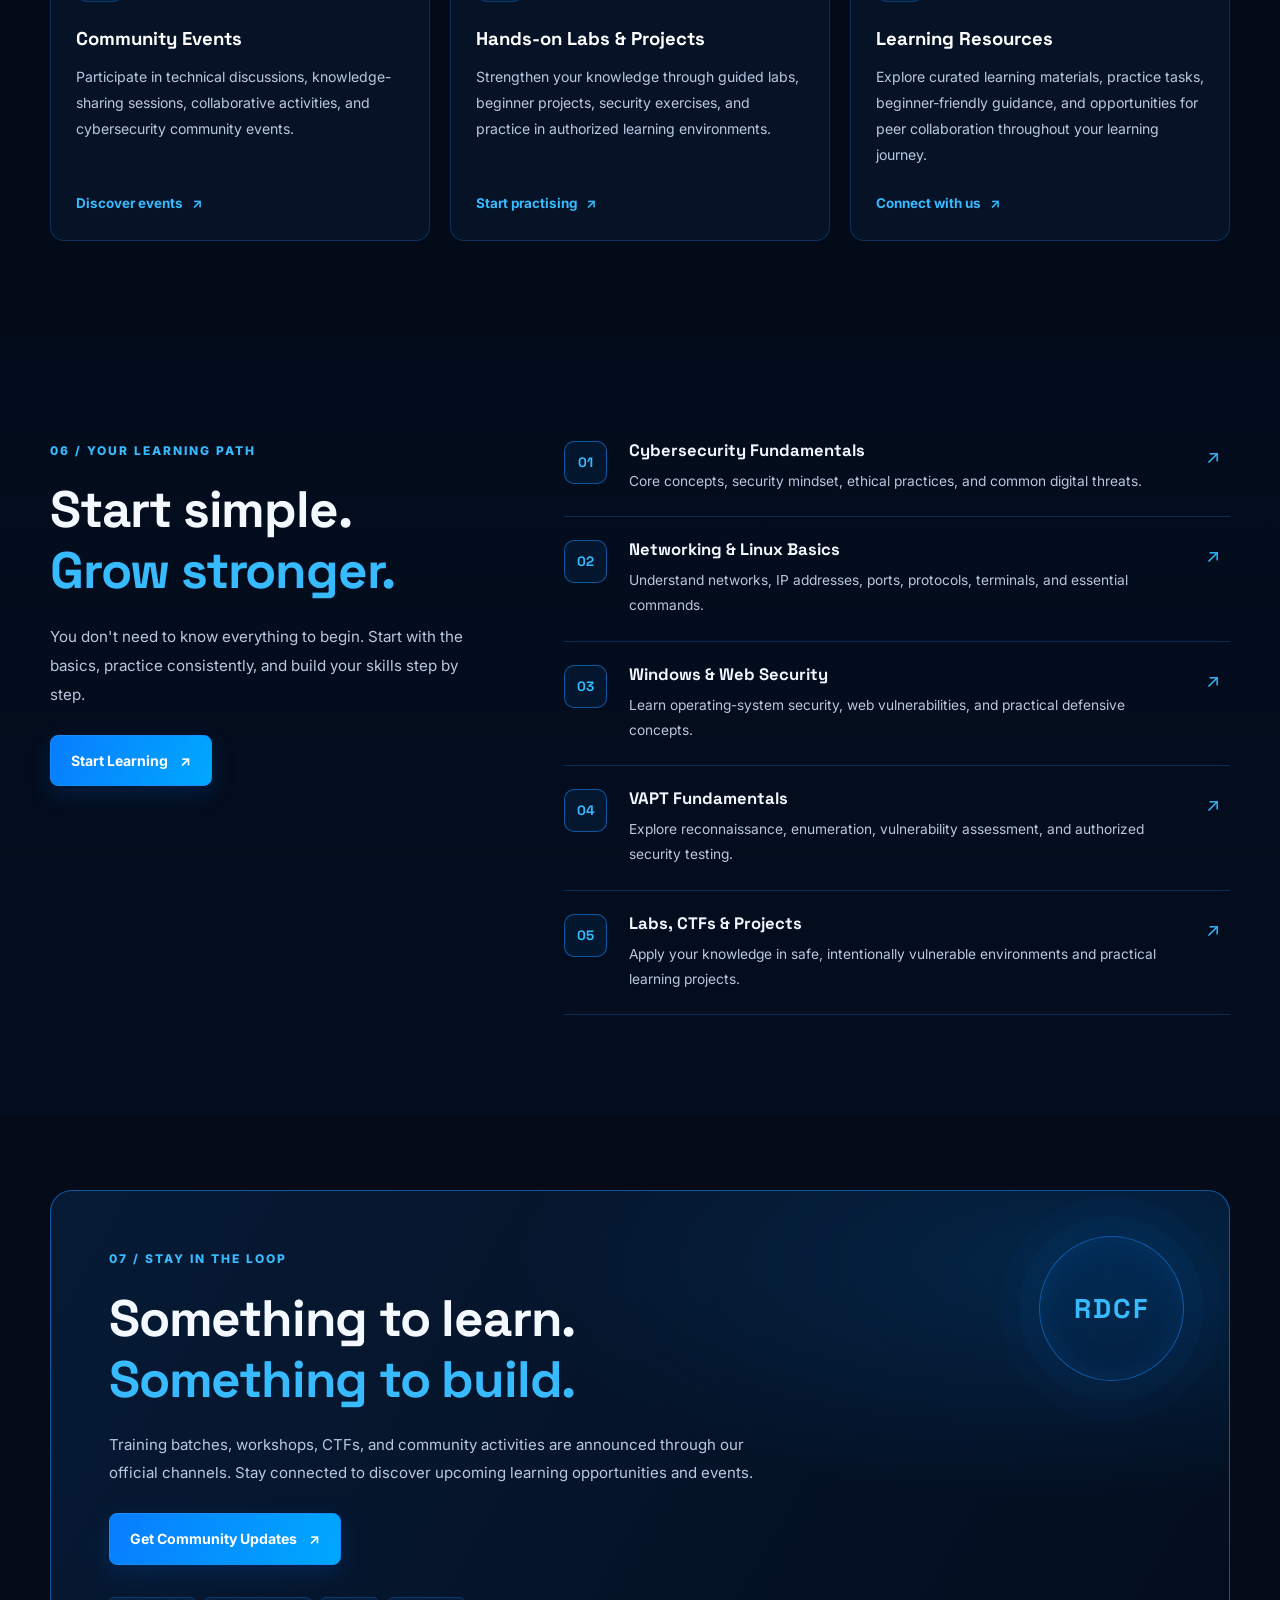
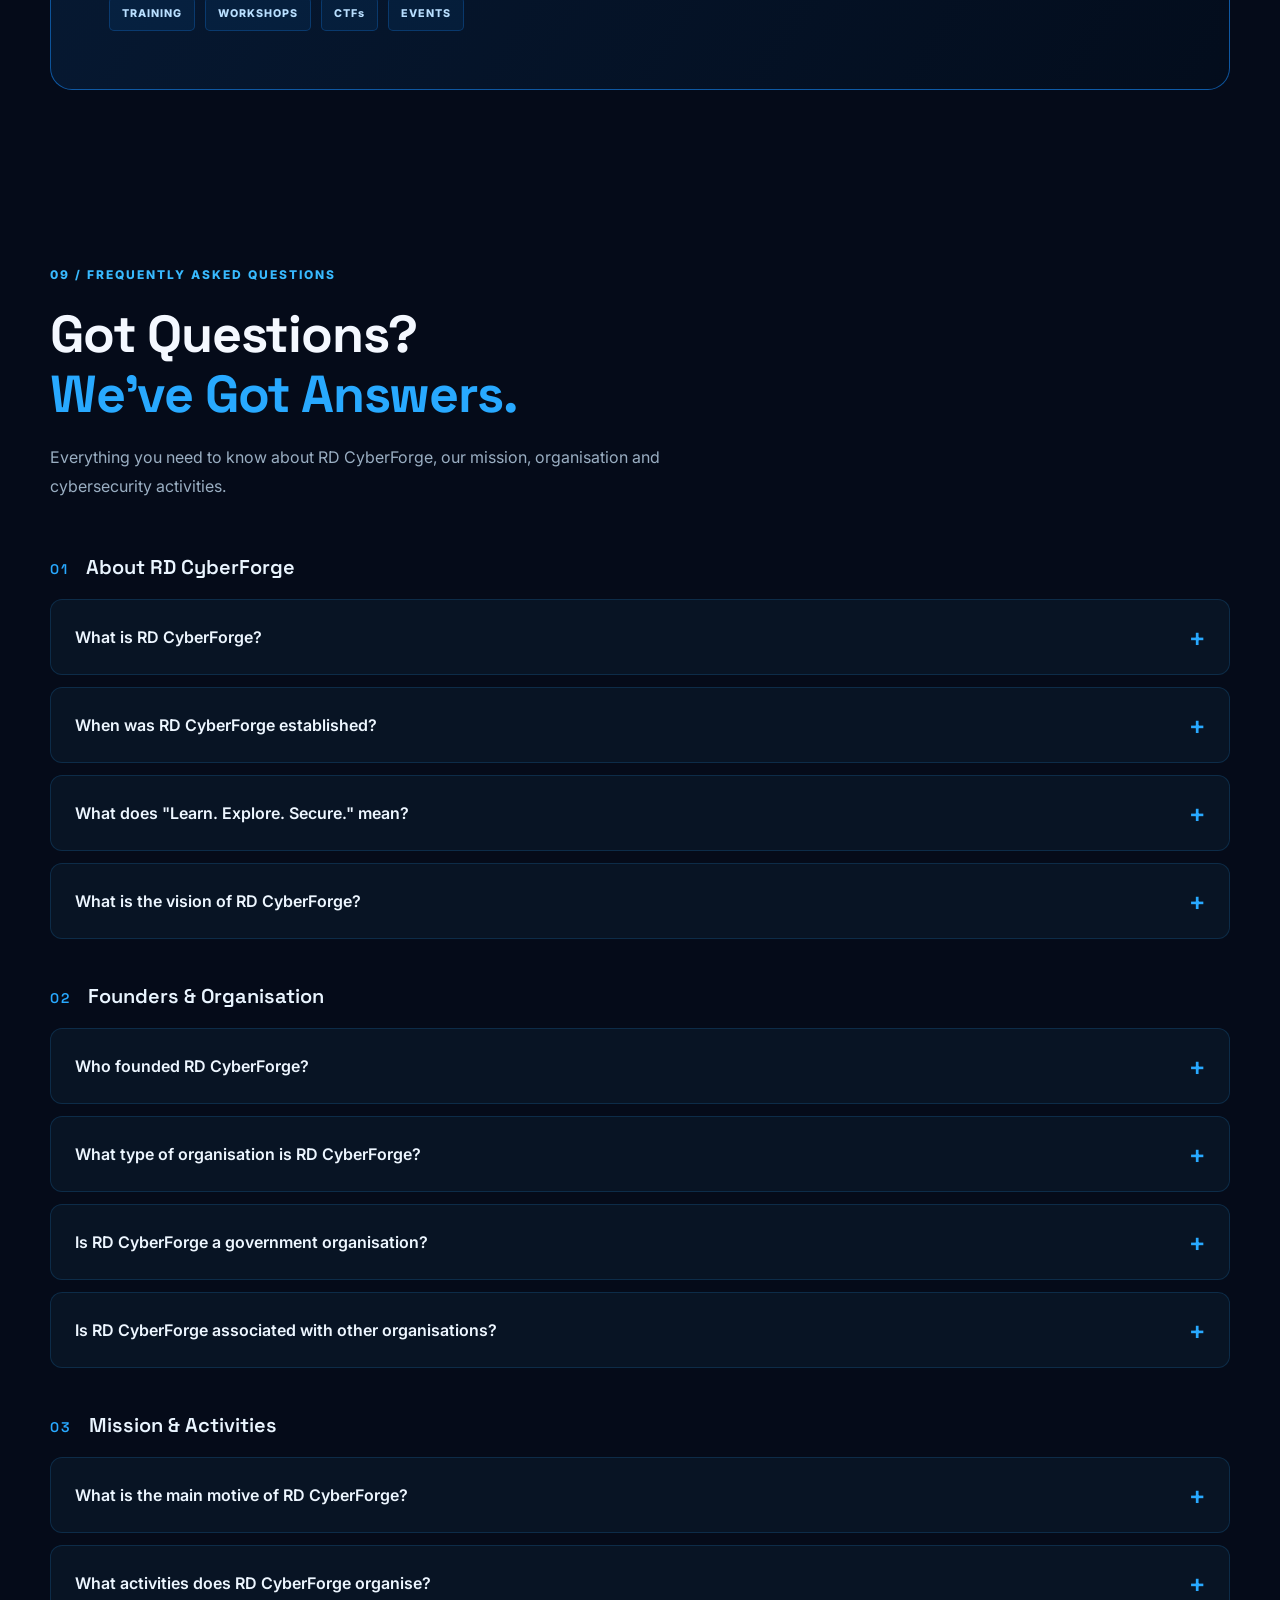
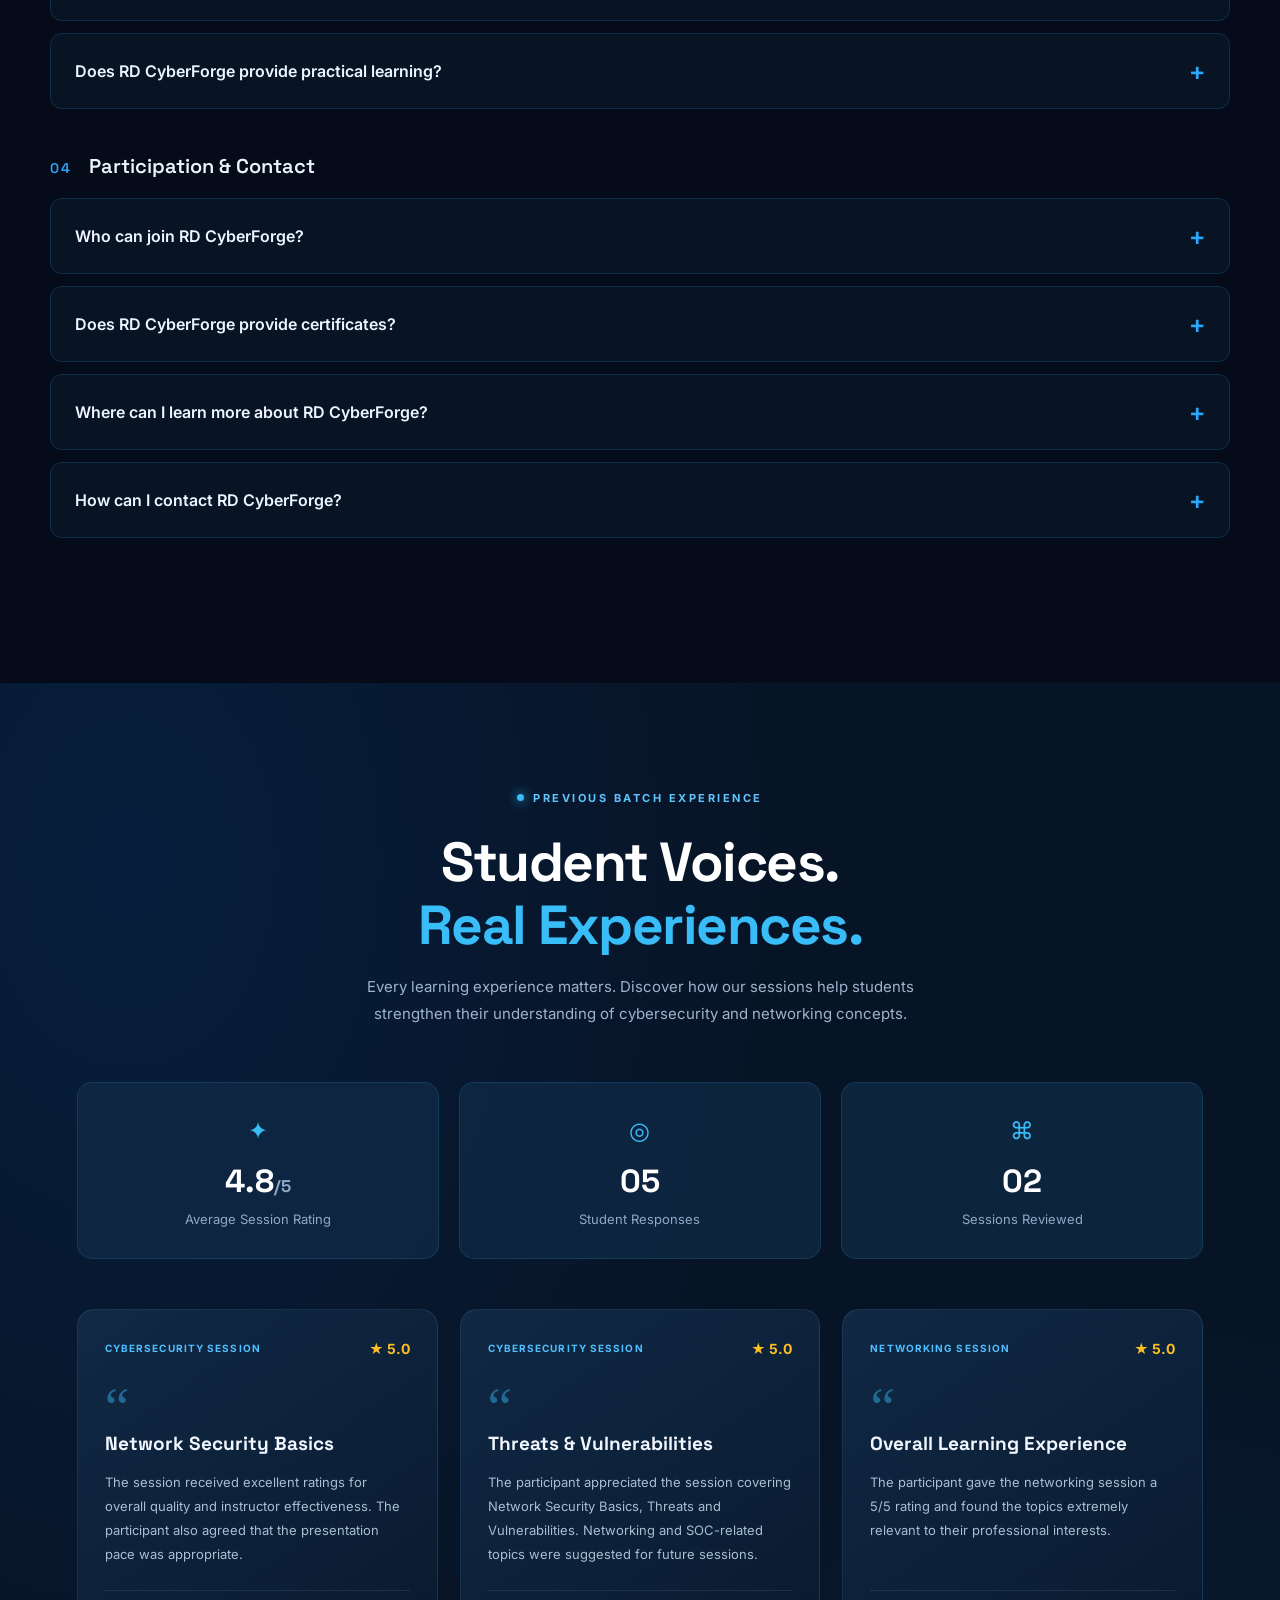
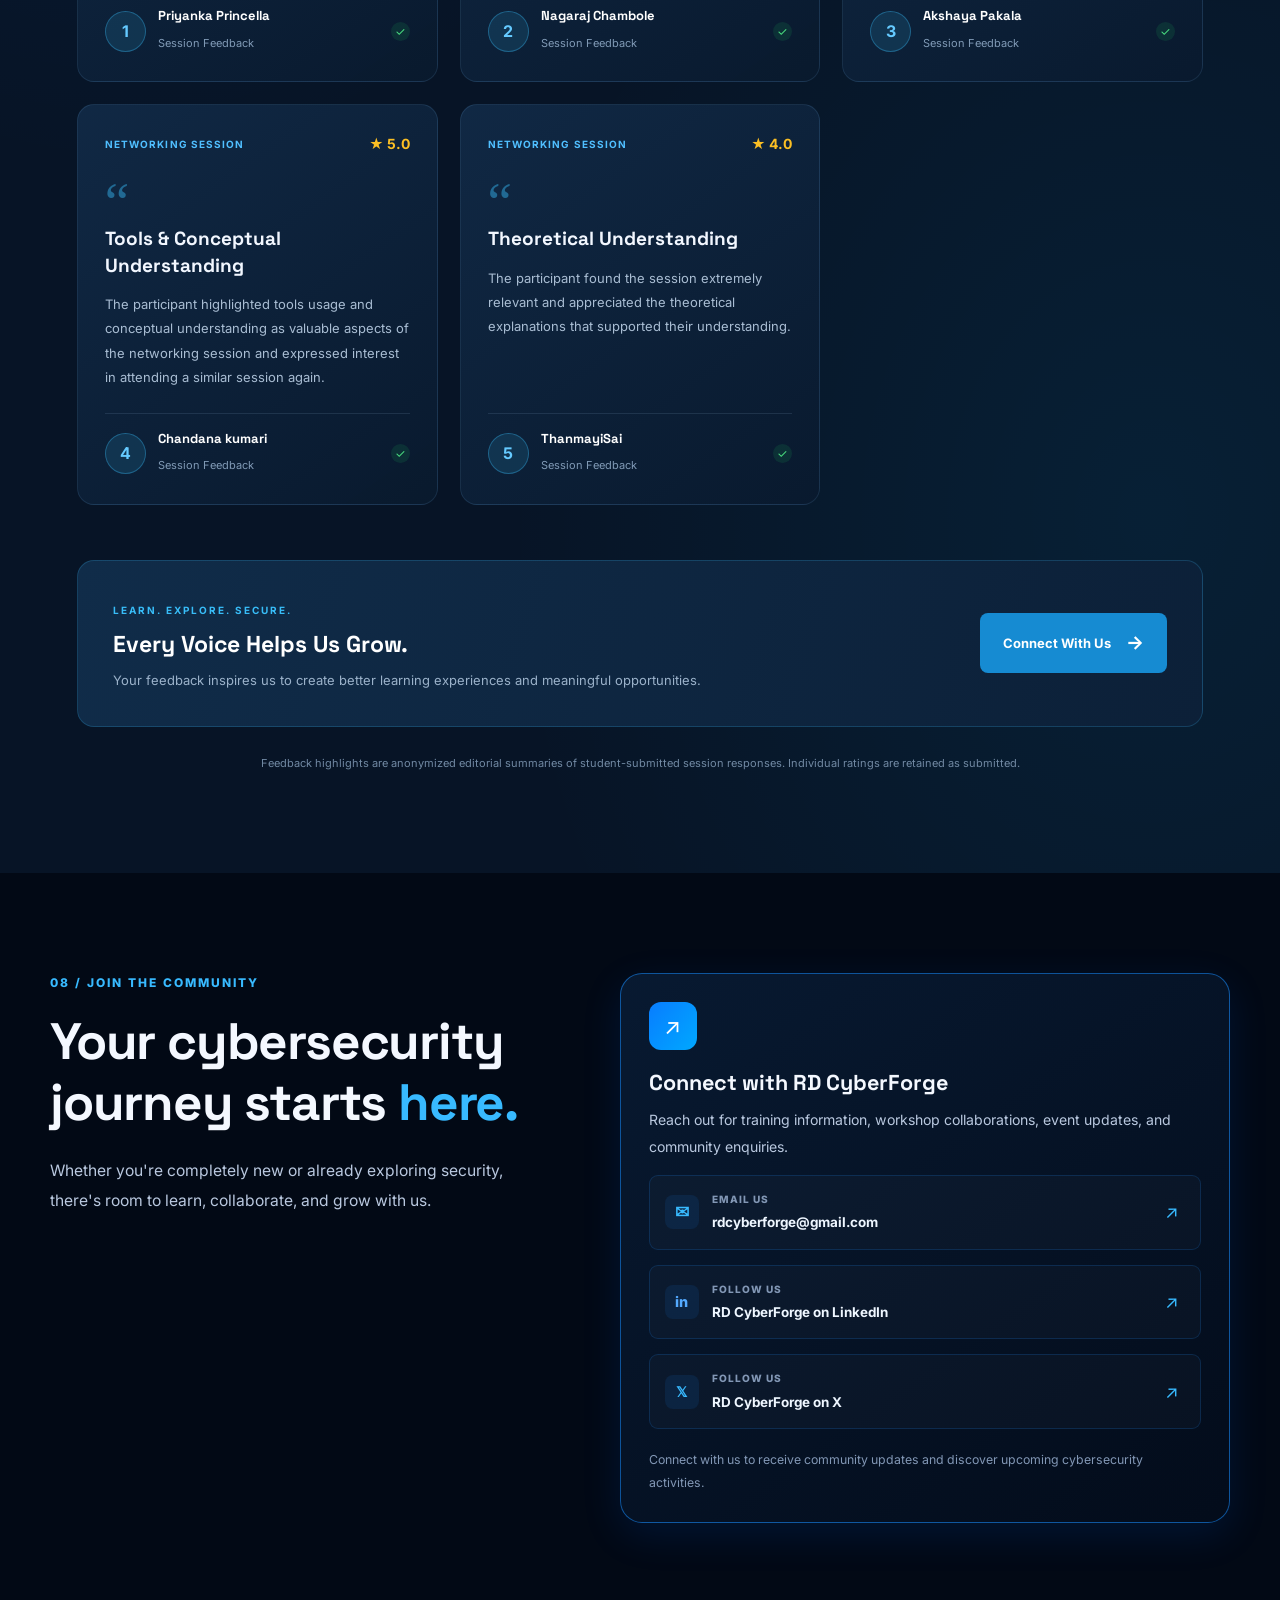
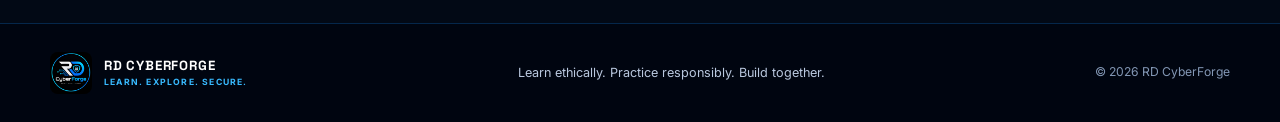
==== commit 92412f82: "change" ====
--- a/index.html
+++ b/index.html
@@ -1355,7 +1355,7 @@
         <div class="rd-st-heading">
             <span class="rd-st-eyebrow">
                 <span class="rd-st-dot"></span>
-                THE STUDENT EXPERIENCE
+                PREVIOUS BATCH EXPERIENCE
             </span>
 
             <h2>
